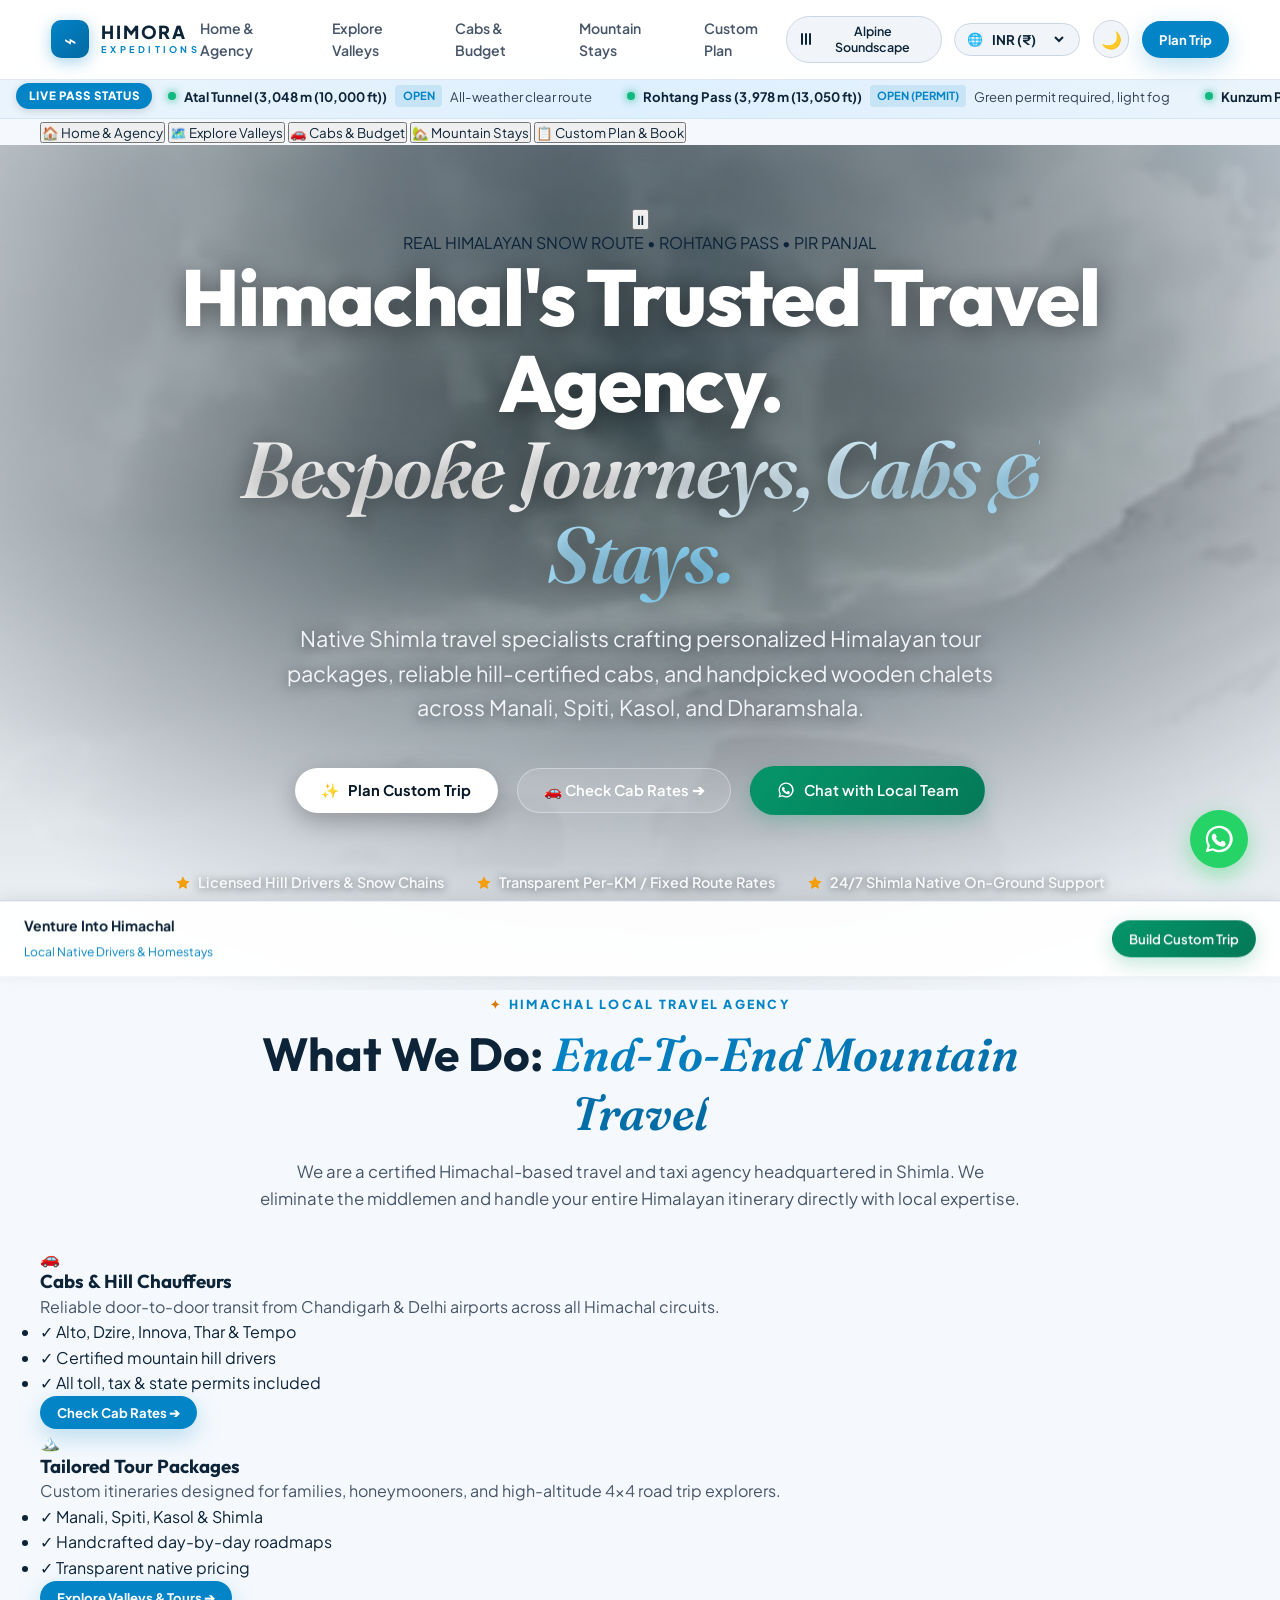
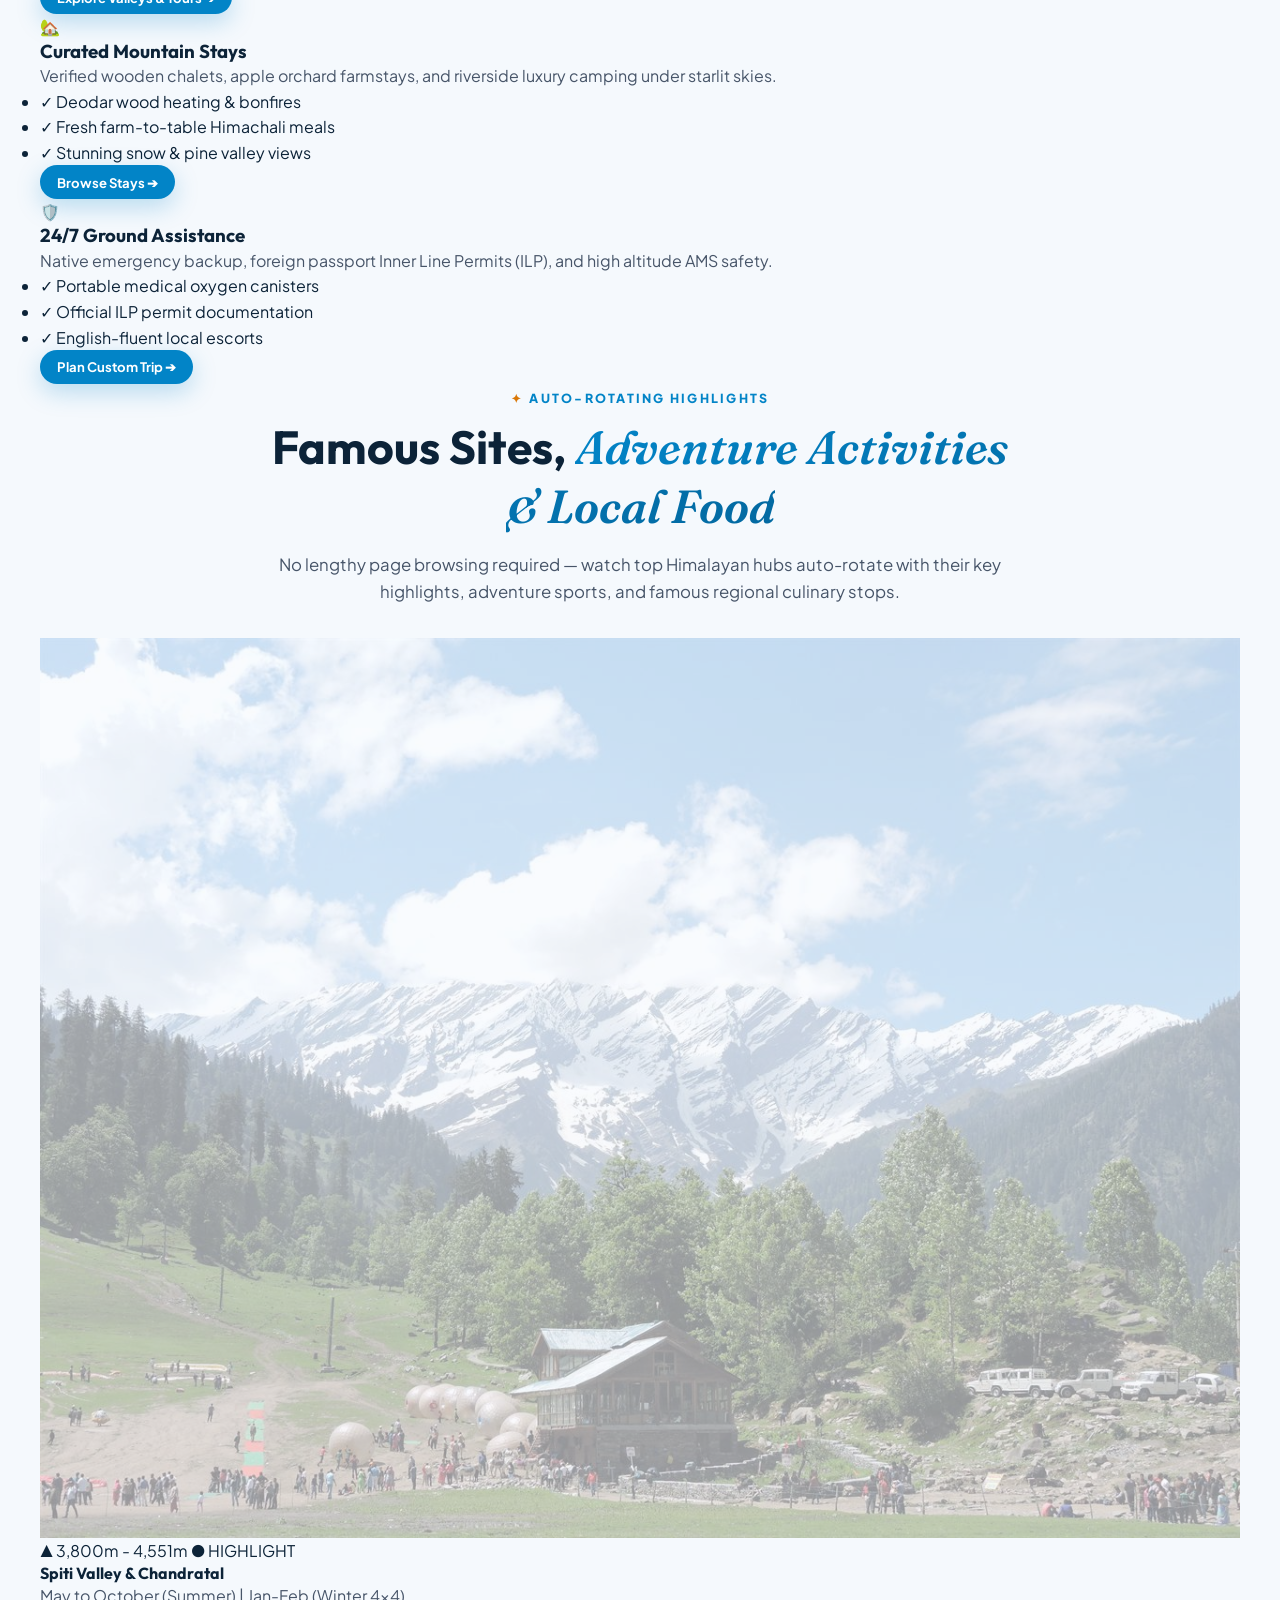
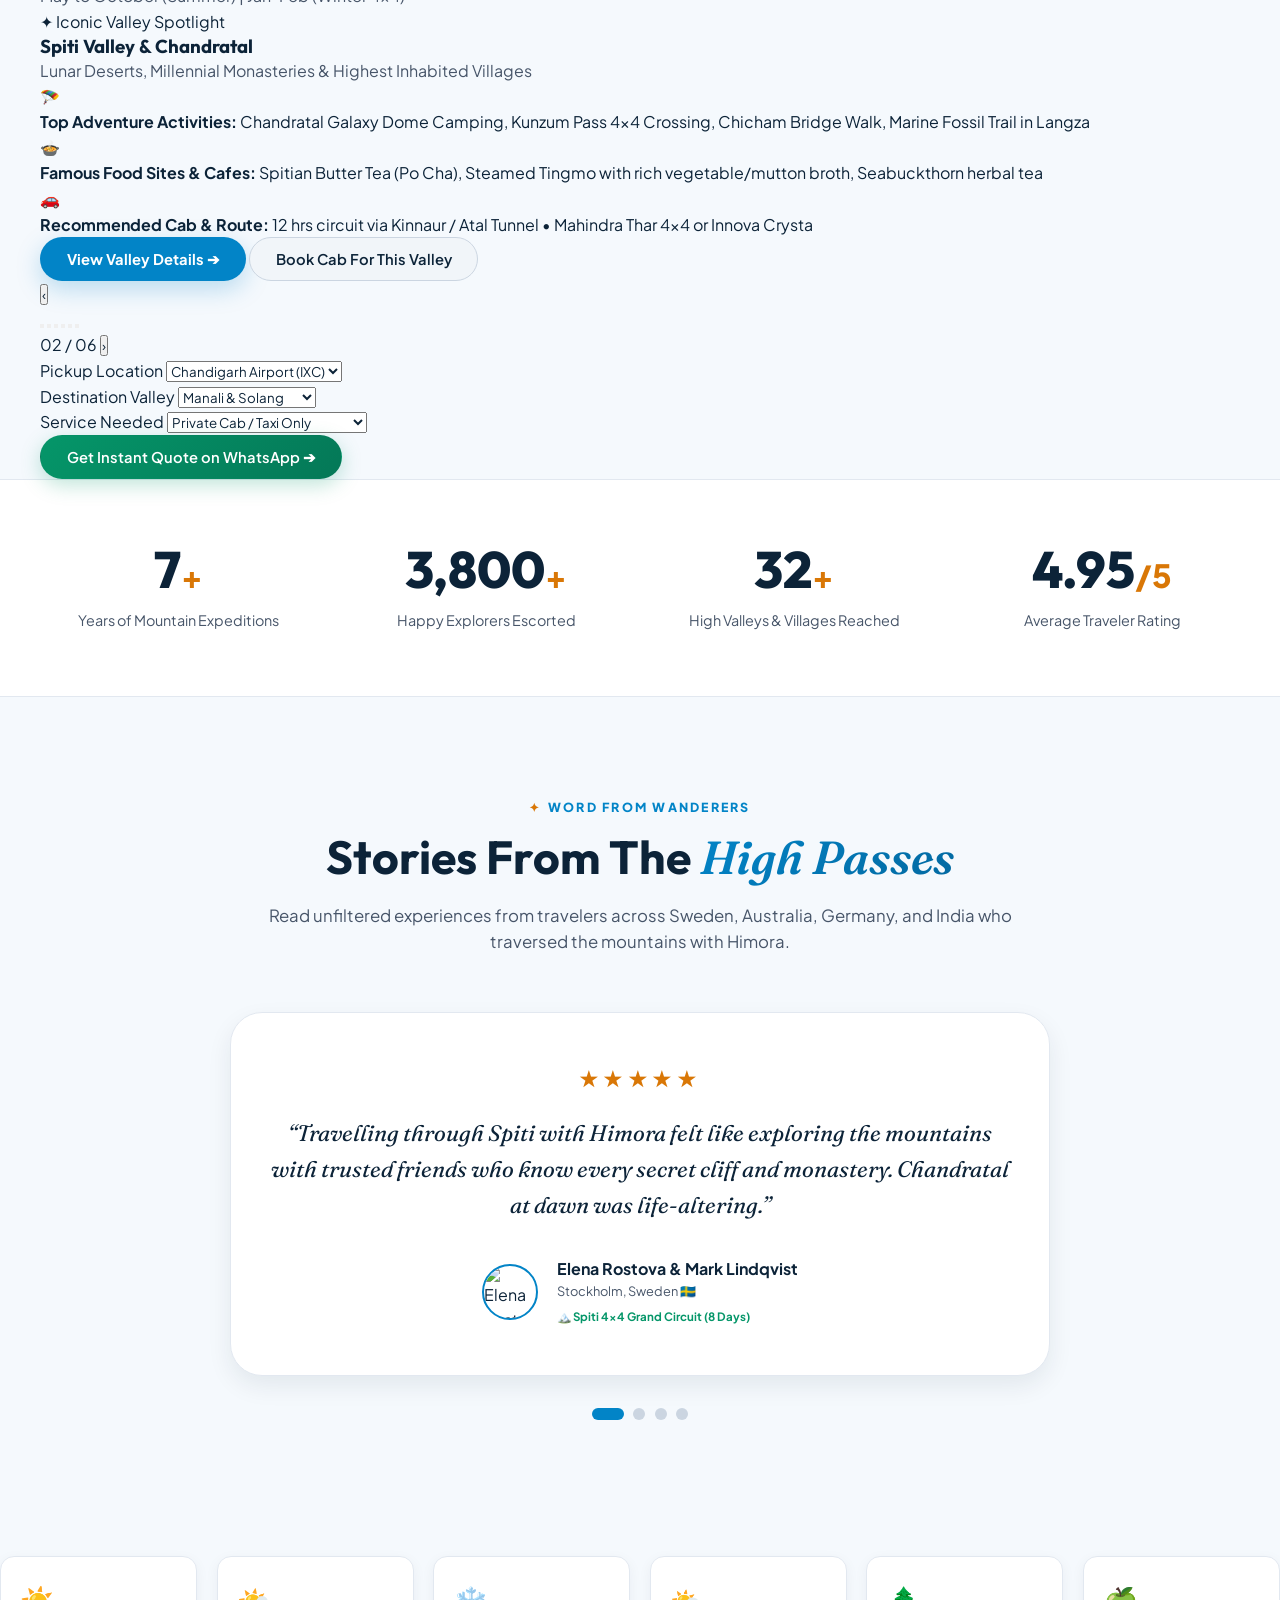
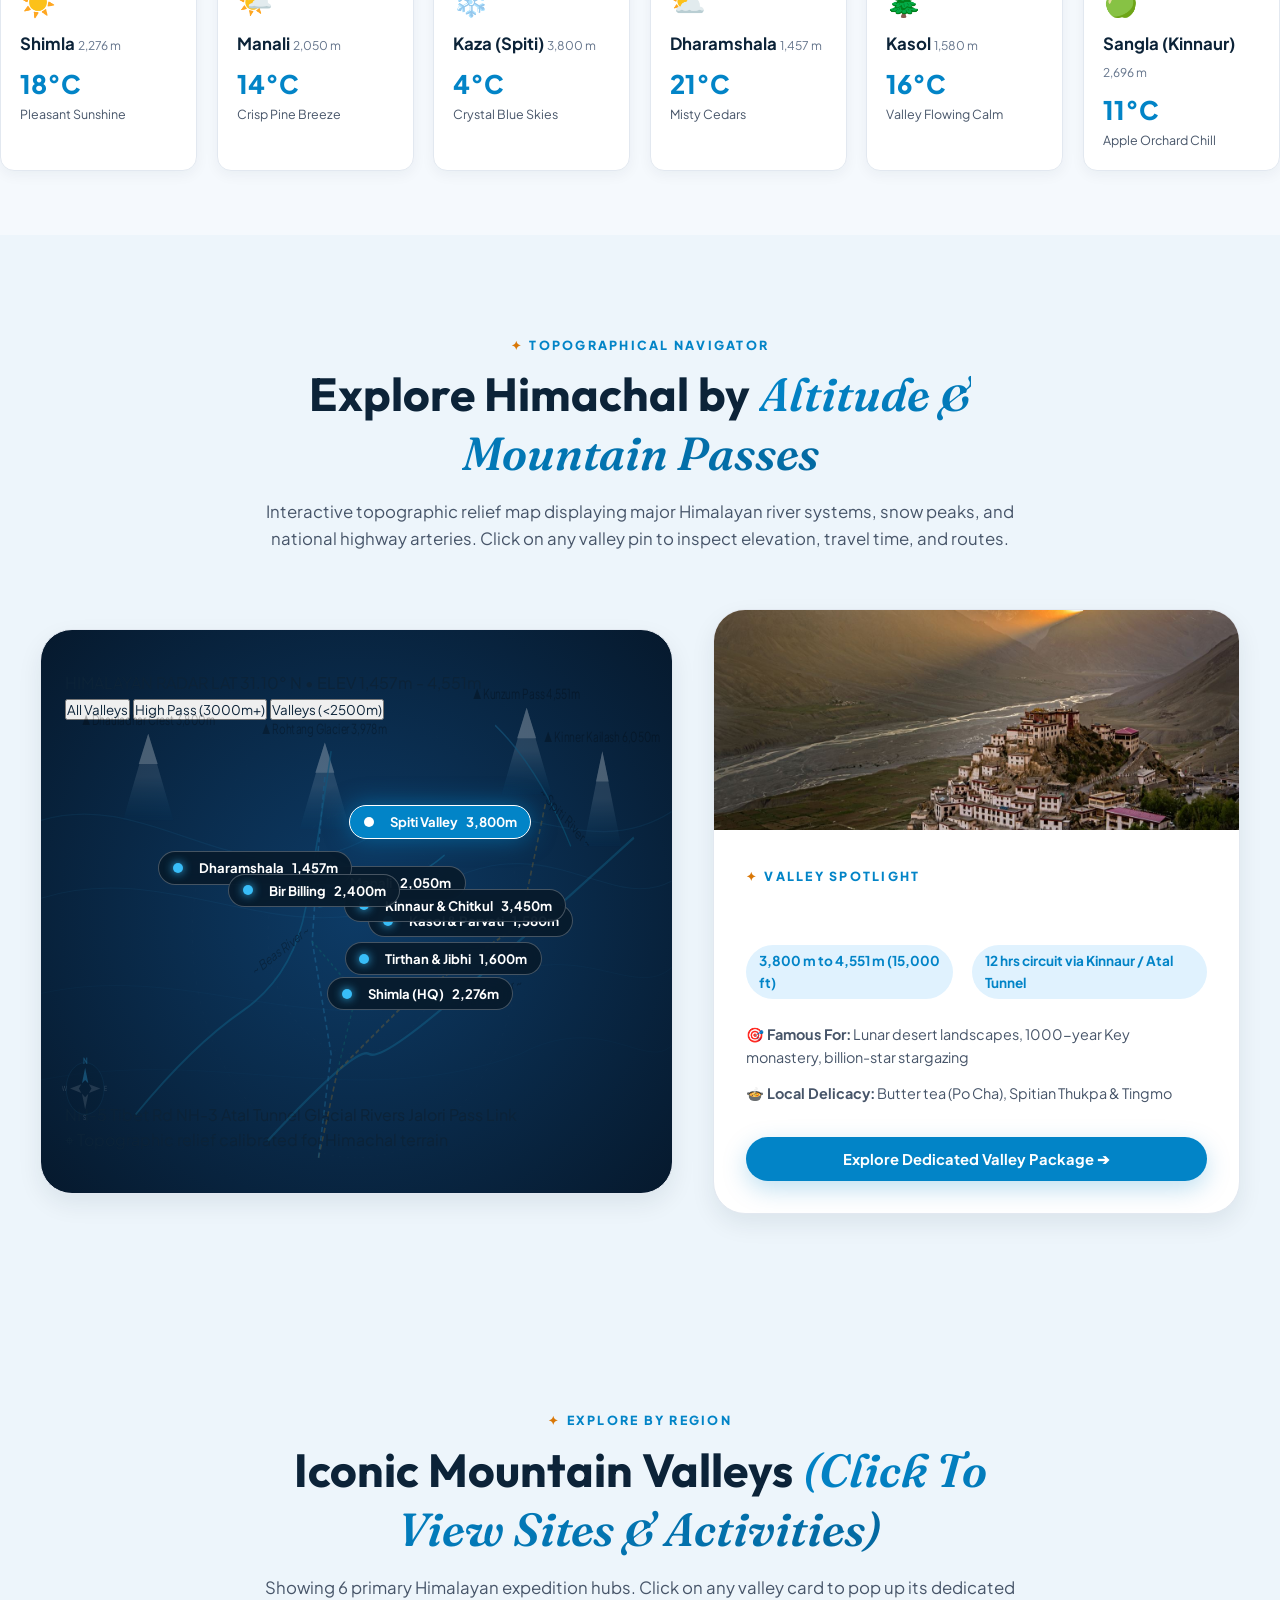
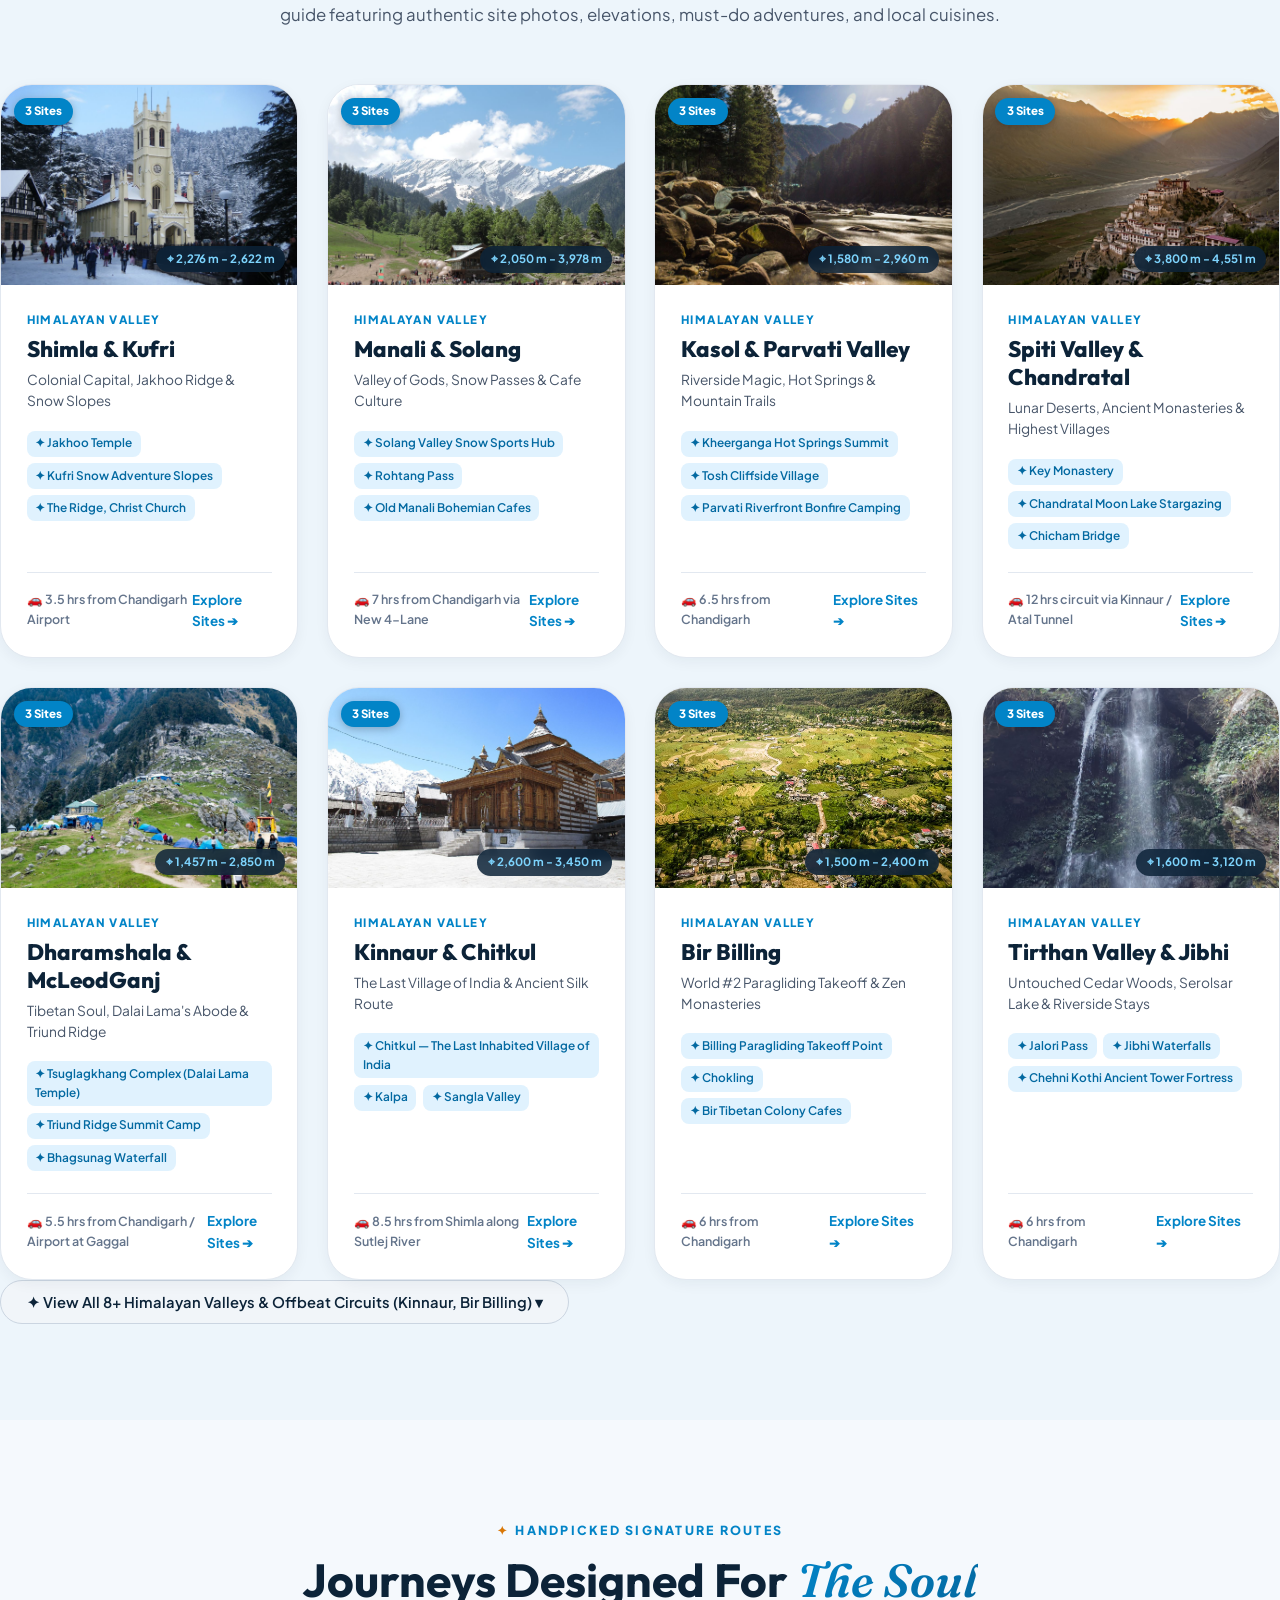
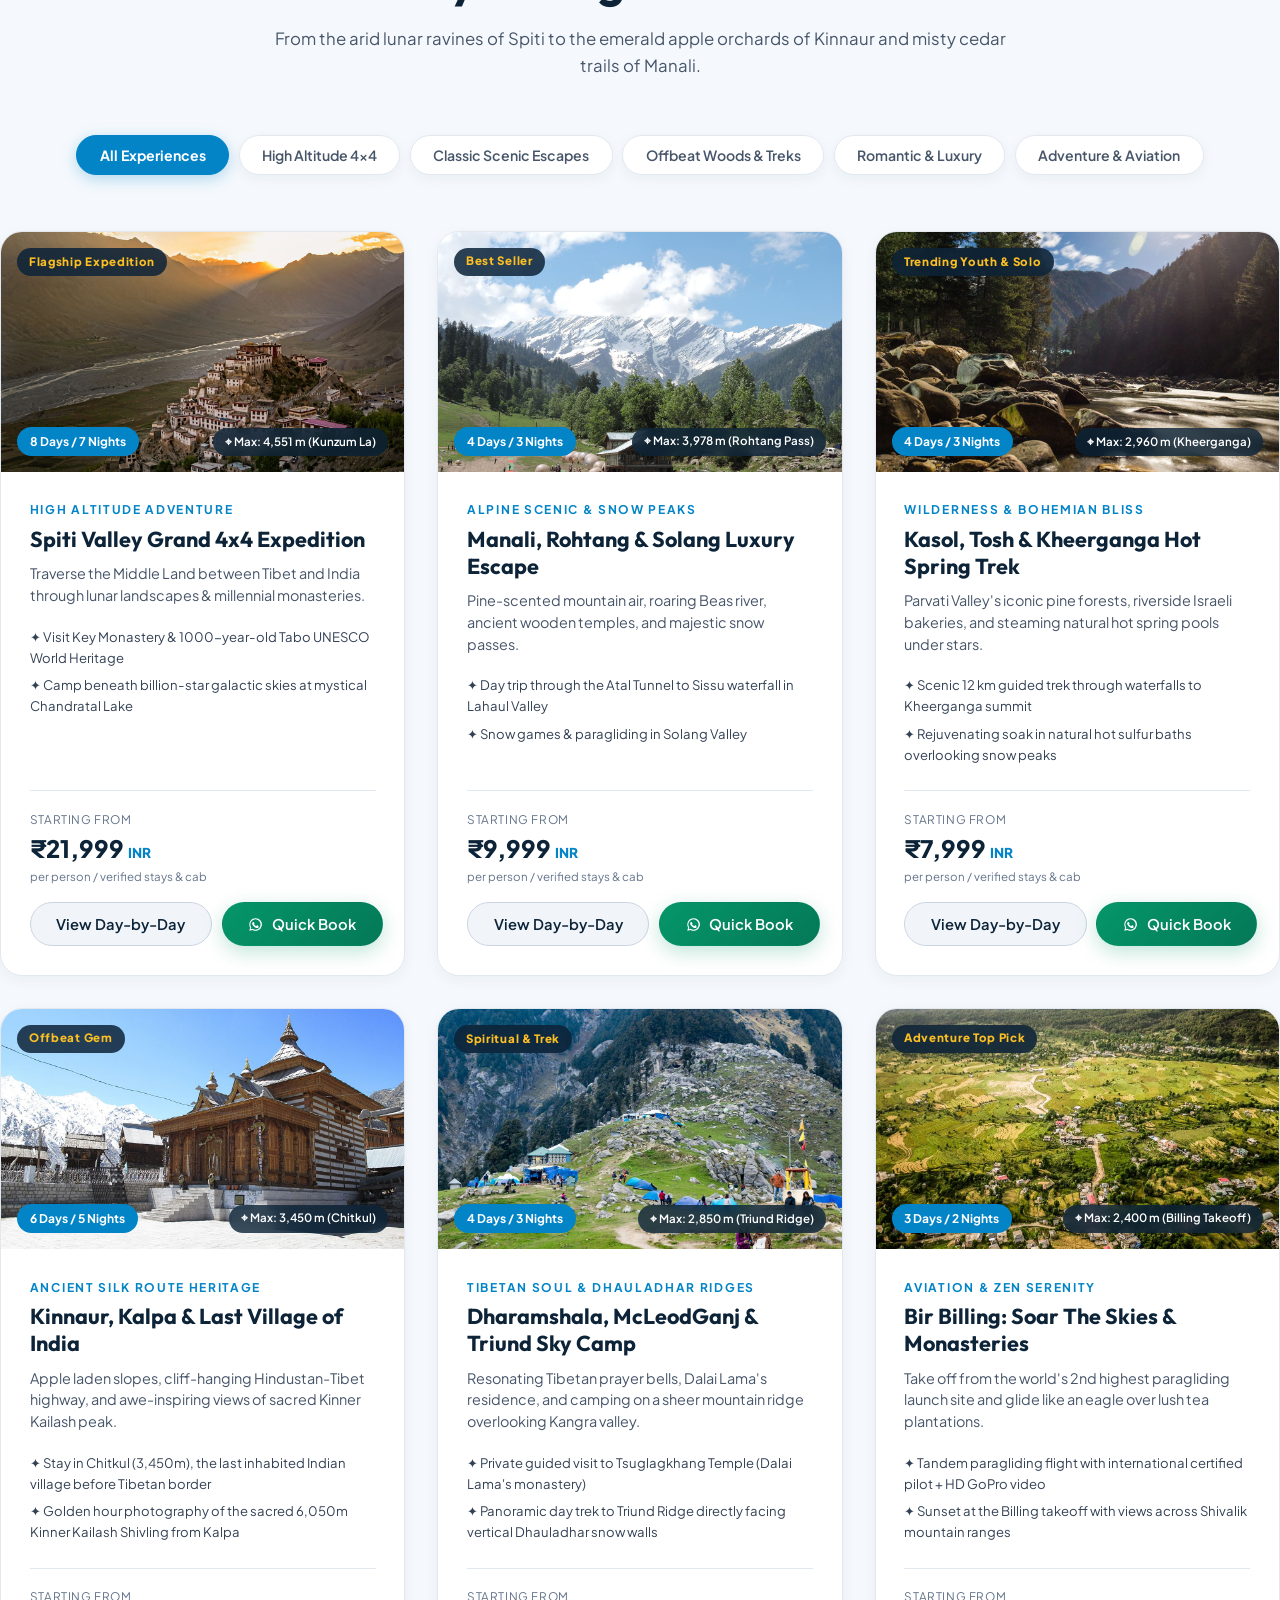
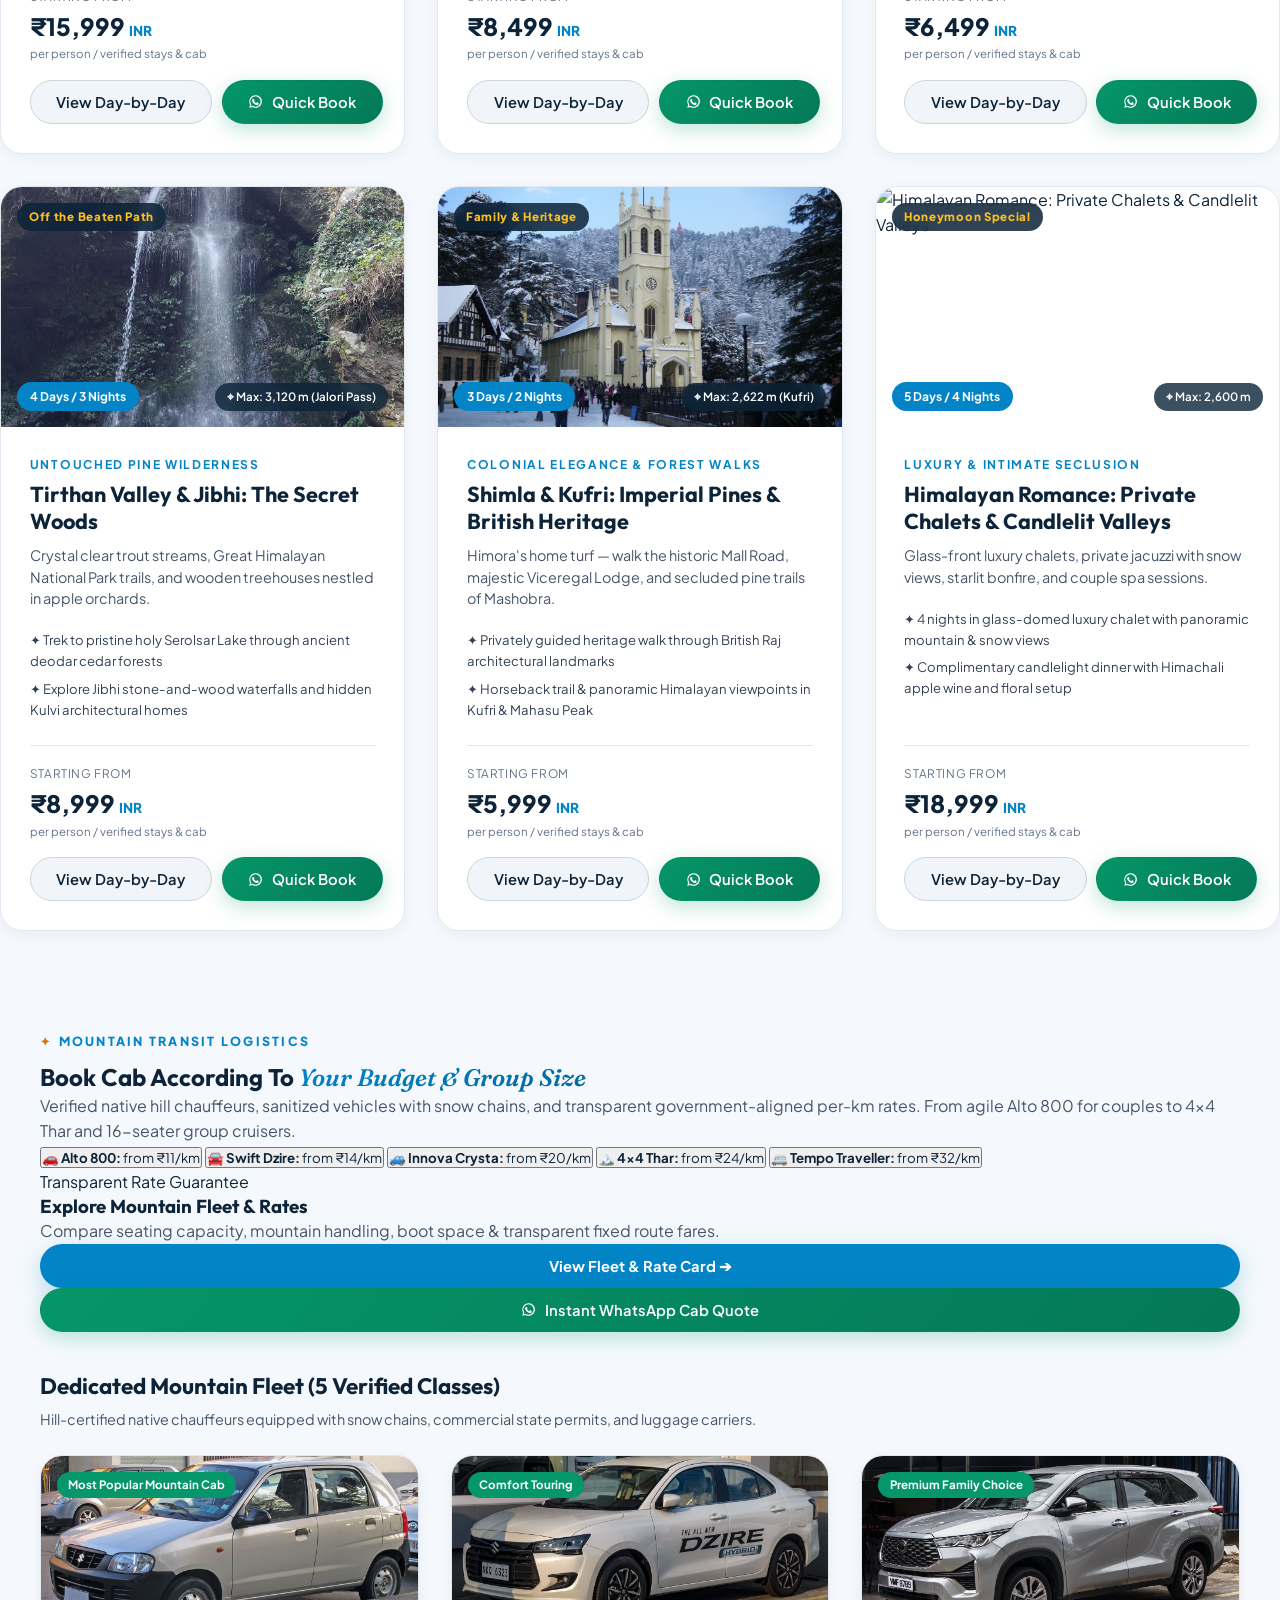
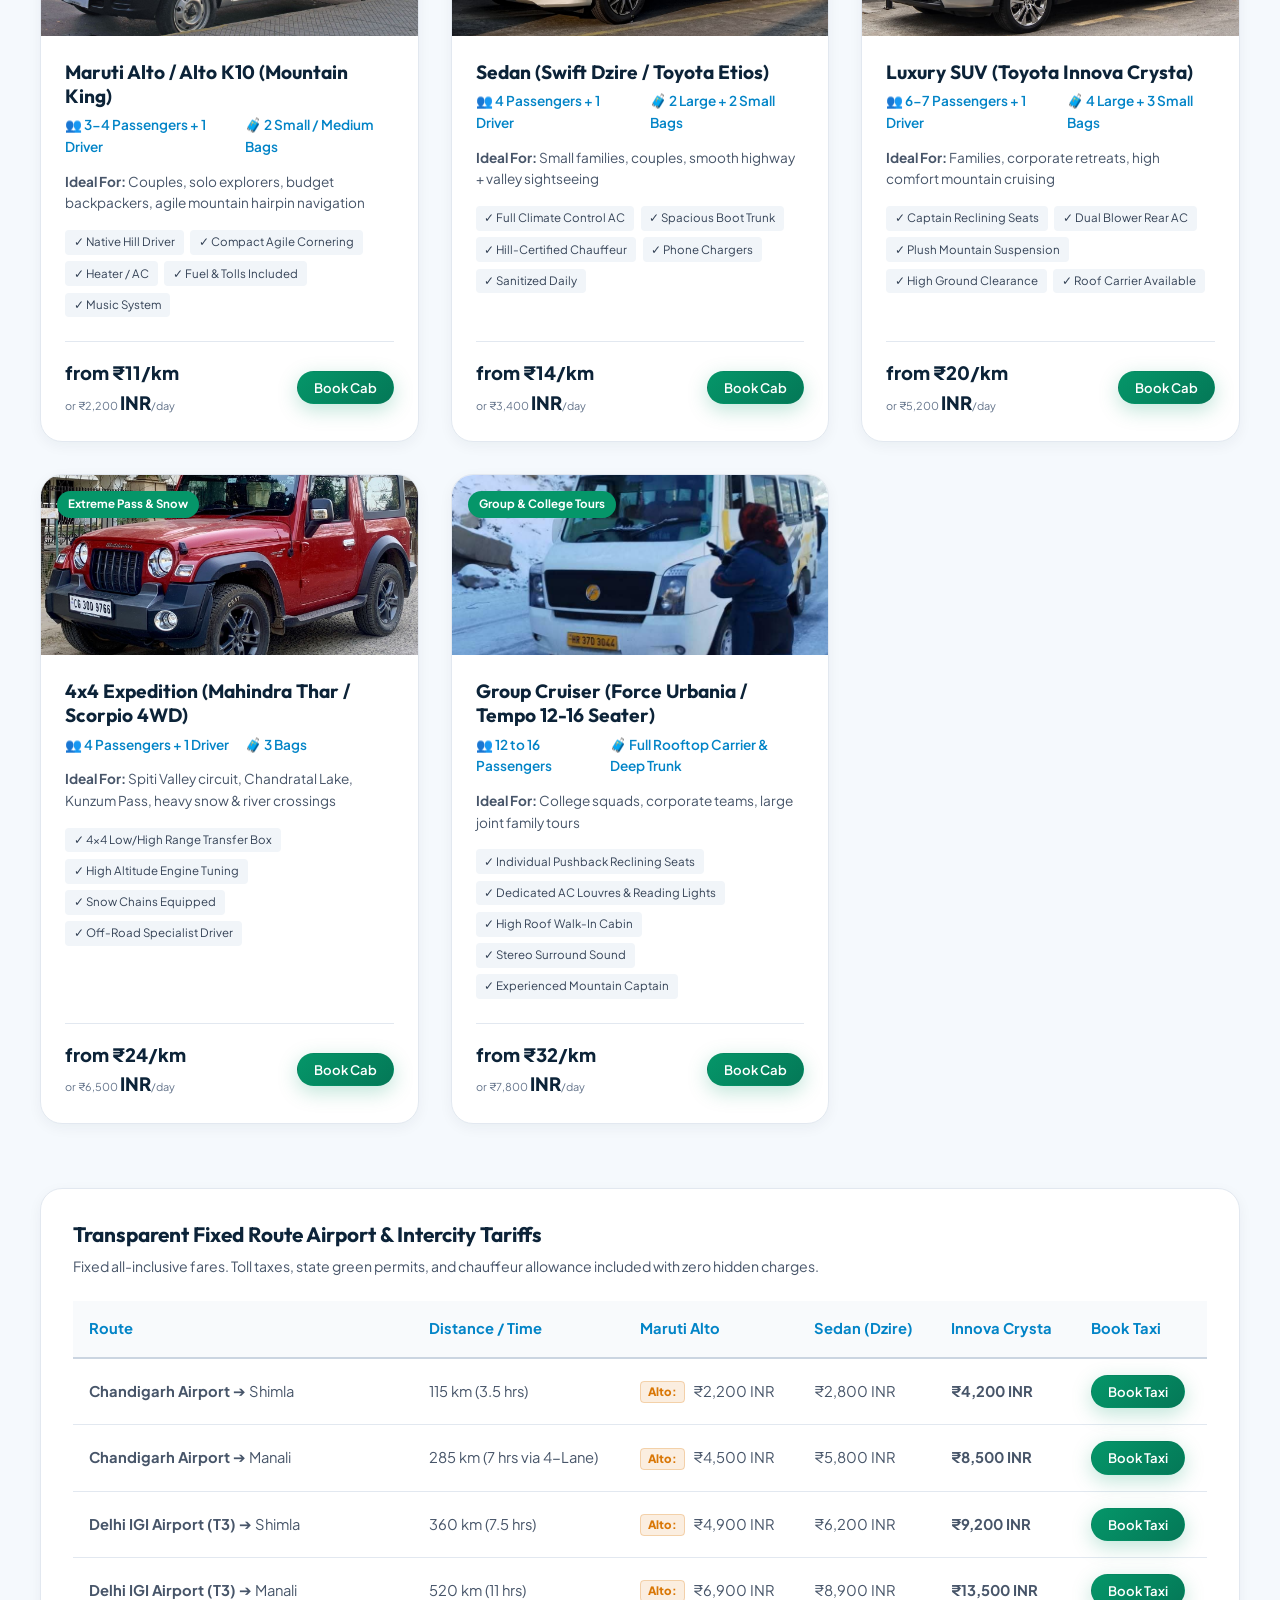
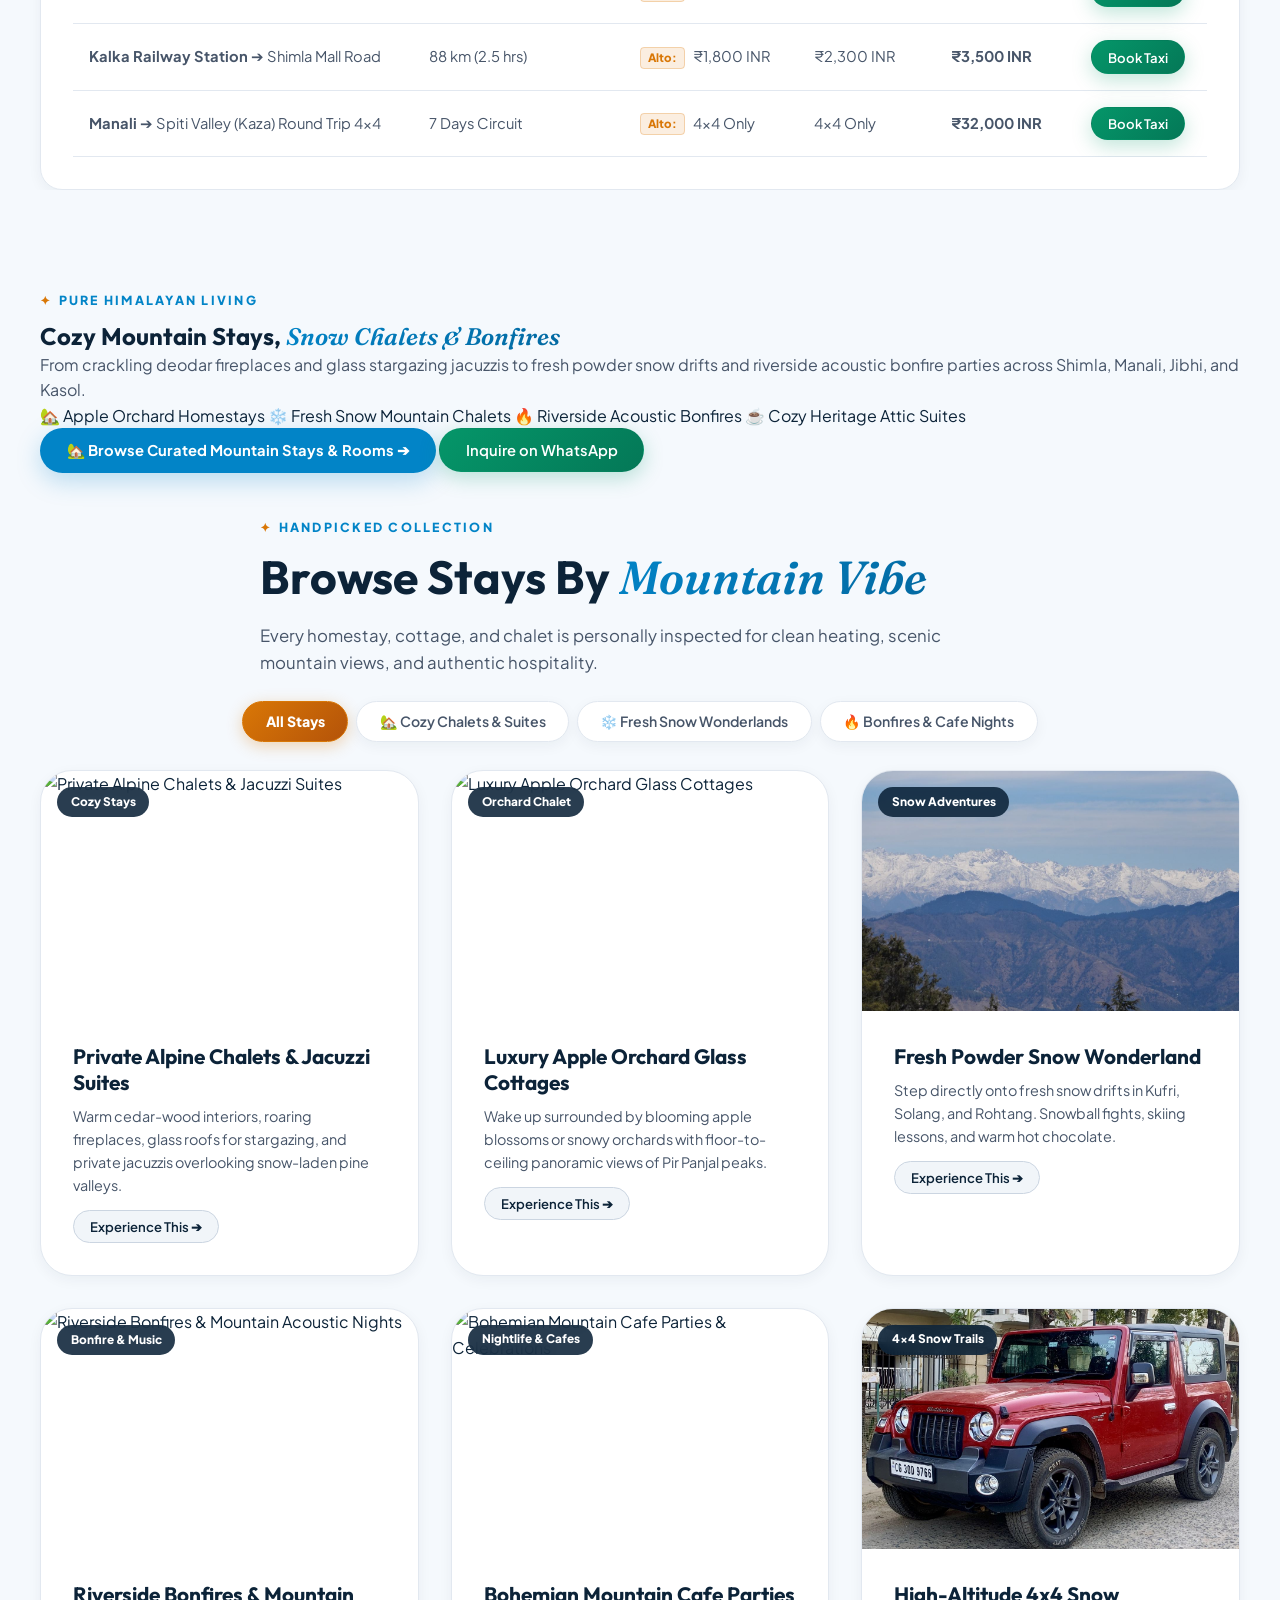
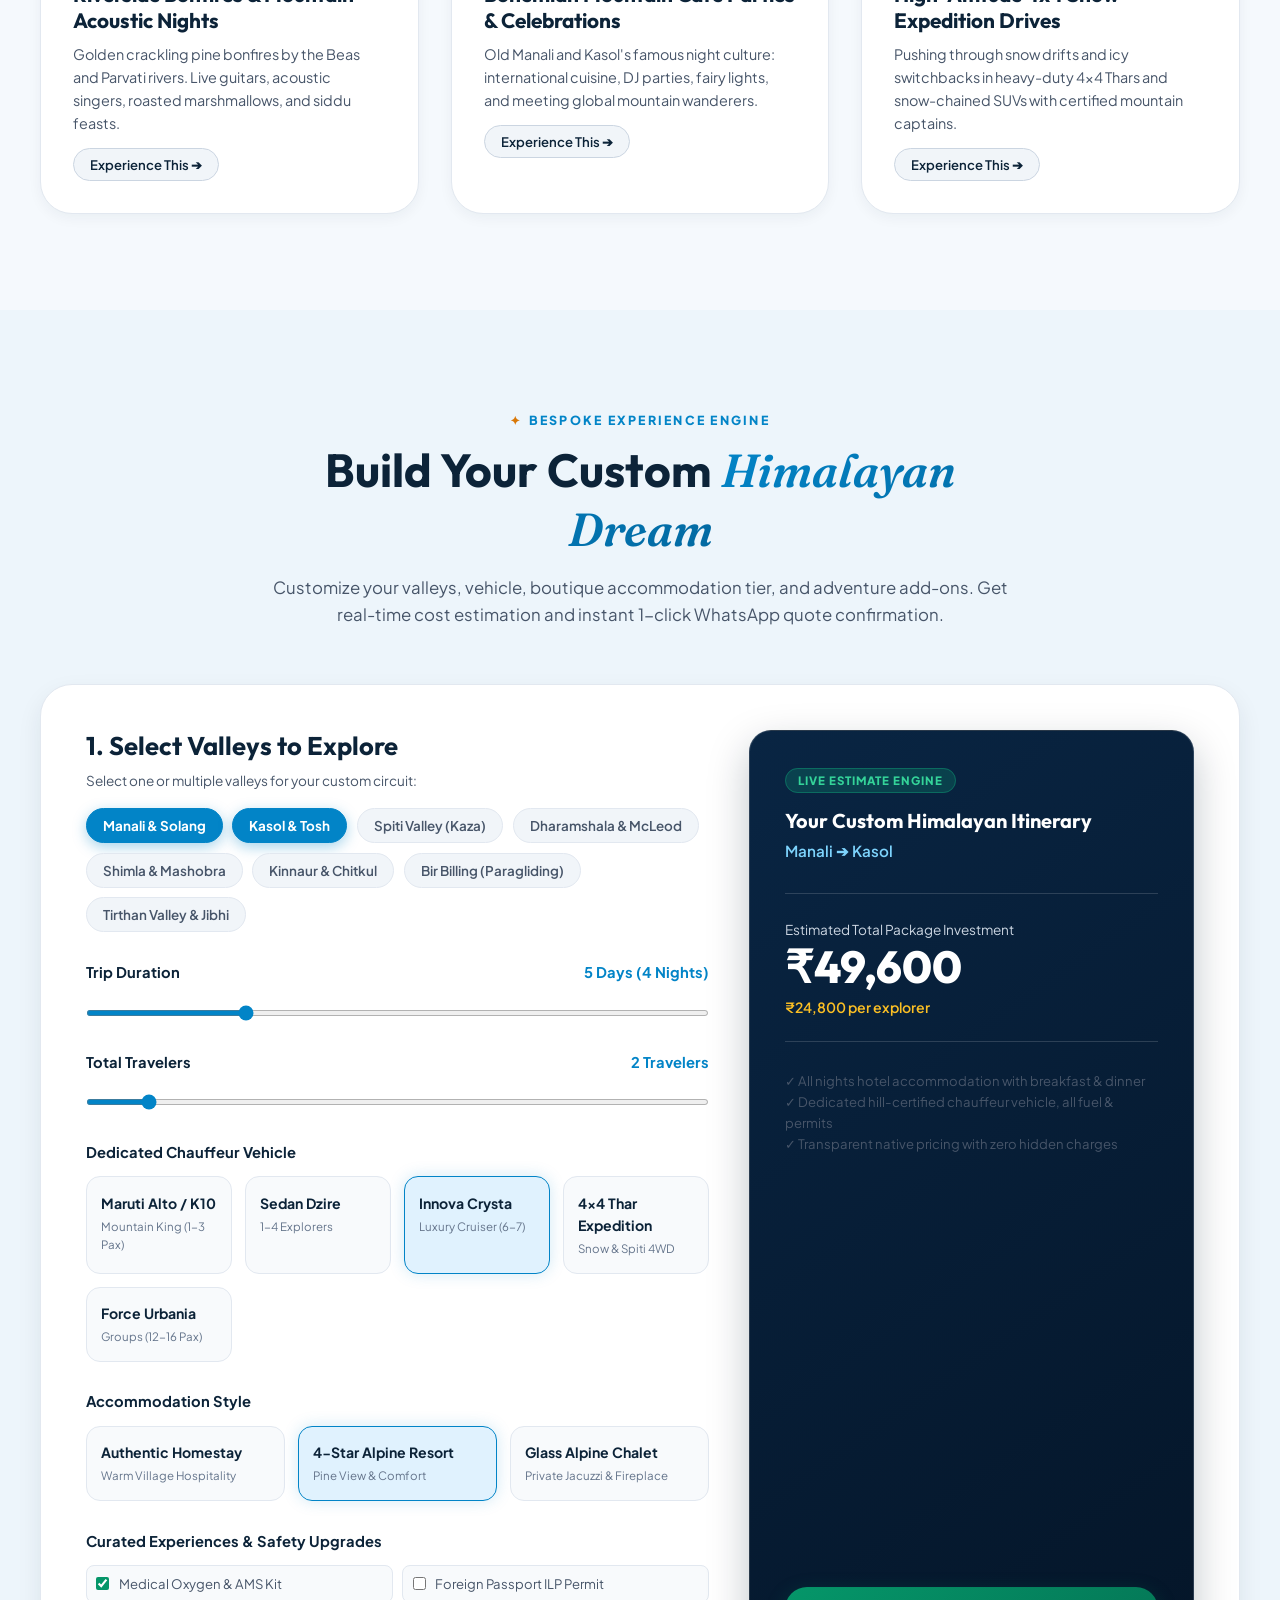
==== index.html @ 19c04827 "UX Architecture Overhaul: Clean short agency homepage, real Rohtang snow drive video, auto-changing " ====
<!DOCTYPE html>
<html lang="en">
<head>
  <meta charset="UTF-8">
  <meta name="viewport" content="width=device-width, initial-scale=1.0">
  <title>Himora Travels — Bespoke Himalayan Expeditions & Luxury Mountain Journeys</title>
  <meta name="description" content="Handcrafted Himalayan expeditions, private 4x4 chauffeur tours, boutique valley stays, and local expertise. Based in Shimla, Himachal Pradesh.">

  <!-- Preconnect to Google Fonts -->
  <link rel="preconnect" href="https://fonts.googleapis.com">
  <link rel="preconnect" href="https://fonts.gstatic.com" crossorigin>
  <link href="https://fonts.googleapis.com/css2?family=Fraunces:ital,opsz,wght@0,9..144,400;0,9..144,600;0,9..144,700;1,9..144,500;1,9..144,600&family=Outfit:wght@400;500;600;700;800&family=Plus+Jakarta+Sans:wght@400;500;600;700&display=swap" rel="stylesheet">

  <link rel="stylesheet" href="css/main.css">
</head>
<body>

  <!-- ===================================================================
       1. SITE HEADER & NAVIGATION
       =================================================================== -->
  <header class="site-header">
    <a href="#top" class="wordmark" aria-label="Himora Travels Home">
      <div class="wordmark-symbol">⌁</div>
      <div class="wordmark-text">
        <span class="wordmark-main">HIMORA</span>
        <span class="wordmark-sub">EXPEDITIONS</span>
      </div>
    </a>

    <nav class="main-nav" aria-label="Main Navigation">
      <a href="#" data-switch-tab="home">Home &amp; Agency</a>
      <a href="#" data-switch-tab="explore">Explore Valleys</a>
      <a href="#" data-switch-tab="cabs">Cabs &amp; Budget</a>
      <a href="#" data-switch-tab="stays">Mountain Stays</a>
      <a href="#" data-switch-tab="booking">Custom Plan</a>
    </nav>

    <div class="header-right">
      <!-- Ambient Mountain Soundscape Synthesizer -->
      <button class="soundscape-pill" id="soundscapeToggle" aria-pressed="false" title="Toggle realistic mountain wind & singing bowl">
        <span class="sound-waves">
          <span></span><span></span><span></span>
        </span>
        <span class="soundscape-label-text" id="soundscapeLabel">Alpine Soundscape</span>
      </button>

      <!-- Multi-currency Selector -->
      <div class="currency-select-wrap">
        <span>🌐</span>
        <select id="currencySelector" aria-label="Select Currency">
          <option value="INR">INR (₹)</option>
          <option value="USD">USD ($)</option>
          <option value="EUR">EUR (€)</option>
          <option value="GBP">GBP (£)</option>
          <option value="AUD">AUD (A$)</option>
        </select>
      </div>

      <!-- Theme Toggle (Light / Dark) -->
      <button class="theme-toggle-btn" id="themeToggleBtn" aria-label="Toggle Light or Dark Theme" title="Toggle Light/Dark Theme">
        <span id="themeToggleIcon">🌙</span>
      </button>

      <a href="#" data-switch-tab="booking" class="btn btn-solid btn-sm">Plan Trip</a>
    </div>
  </header>

  <!-- ===================================================================
       2. LIVE MOUNTAIN TELEMETRY TICKER
       =================================================================== -->
  <div class="telemetry-ticker-bar" aria-label="Live Mountain Pass Status">
    <div class="ticker-label">LIVE PASS STATUS</div>
    <div class="ticker-track" id="passStatusTicker">
      <!-- Injected via app.js -->
    </div>
  </div>

  <!-- ===================================================================
       2B. AGENCY APP TAB NAVIGATION BAR (CLEAN & NON-LENGTHY)
       =================================================================== -->
  <nav class="agency-tab-bar" id="agencyTabBar" aria-label="Agency Navigation Tabs">
    <div class="container agency-tab-inner">
      <button class="agency-tab-btn is-active" data-tab="tab-home" aria-selected="true">
        <span class="tab-icon">🏠</span>
        <span class="tab-text">Home &amp; Agency</span>
      </button>
      <button class="agency-tab-btn" data-tab="tab-explore" aria-selected="false">
        <span class="tab-icon">🗺️</span>
        <span class="tab-text">Explore Valleys</span>
      </button>
      <button class="agency-tab-btn" data-tab="tab-cabs" aria-selected="false">
        <span class="tab-icon">🚗</span>
        <span class="tab-text">Cabs &amp; Budget</span>
      </button>
      <button class="agency-tab-btn" data-tab="tab-stays" aria-selected="false">
        <span class="tab-icon">🏡</span>
        <span class="tab-text">Mountain Stays</span>
      </button>
      <button class="agency-tab-btn" data-tab="tab-booking" aria-selected="false">
        <span class="tab-icon">📋</span>
        <span class="tab-text">Custom Plan &amp; Book</span>
      </button>
    </div>
  </nav>

  <main id="top">

    <!-- ===================================================================
         PANEL 1: HOME & WHAT WE DO (CRISP, NON-LENGTHY, AUTO-SHOWCASE, VIDEO)
         =================================================================== -->
    <div class="agency-tab-panel is-active" id="tab-home">
      <!-- 1. HERO SECTION WITH REAL COPYRIGHT-FREE HIMALAYAN SNOW DRIVE VIDEO -->
      <section class="hero">
        <div class="hero-video-backdrop">
          <video id="heroVideo" class="hero-cinematic-video" autoplay muted loop playsinline preload="auto" poster="images/landmarks/rohtang.jpg">
            <source src="assets/video/himalaya_snow_drive.webm" type="video/webm">
          </video>
          <img src="images/landmarks/rohtang.jpg" alt="Rohtang Pass High Himalayas" class="hero-cinematic-bg hero-video-fallback" fetchpriority="high" decoding="async">
        </div>
        <div class="hero-gradient-overlay"></div>
        <button class="hero-video-toggle" id="heroVideoToggle" aria-label="Pause/Play Video" title="Pause/Play Himalayan Snow Drive Video">⏸</button>

        <div class="hero-content">
          <div class="hero-video-badge">
            <span class="pulse-dot"></span> REAL HIMALAYAN SNOW ROUTE • ROHTANG PASS • PIR PANJAL
          </div>

          <h1>
            Himachal's Trusted Travel Agency.<br>
            <strong>Bespoke Journeys, Cabs &amp; Stays.</strong>
          </h1>

          <p class="hero-subtitle">
            Native Shimla travel specialists crafting personalized Himalayan tour packages, reliable hill-certified cabs, and handpicked wooden chalets across Manali, Spiti, Kasol, and Dharamshala.
          </p>

          <div class="hero-cta-group">
            <button class="btn btn-solid" data-switch-tab="booking">
              <span>✨</span> Plan Custom Trip
            </button>
            <button class="btn btn-outline" data-switch-tab="cabs">
              🚗 Check Cab Rates ➔
            </button>
            <a href="#" class="btn btn-emerald js-whatsapp-direct" data-msg="Hello Himora Travels! I would like to consult with a mountain specialist.">
              <svg width="18" height="18" viewBox="0 0 24 24" fill="currentColor"><path d="M12 2a10 10 0 0 0-8.6 15L2 22l5.2-1.4A10 10 0 1 0 12 2zm0 18.2a8.2 8.2 0 0 1-4.2-1.1l-.3-.2-3.1.8.8-3-.2-.3A8.2 8.2 0 1 1 12 20.2zm4.5-6.1c-.2-.1-1.5-.7-1.7-.8-.2-.1-.4-.1-.6.1-.2.2-.7.8-.8 1-.1.2-.3.2-.5.1-1.4-.7-2.3-1.2-3.2-2.8-.2-.4.2-.4.6-1.2.1-.1 0-.3 0-.4L9.3 8.4c-.2-.4-.4-.4-.6-.4h-.5c-.2 0-.5.1-.7.3-.2.2-.9.9-.9 2.2s.9 2.6 1.1 2.8c.1.2 1.8 2.8 4.5 3.8 2.1.8 2.5.6 3 .6.5 0 1.5-.6 1.7-1.2.2-.6.2-1.1.1-1.2-.1-.1-.3-.2-.5-.3z"/></svg>
              Chat with Local Team
            </a>
          </div>

          <div class="hero-highlights-strip">
            <span><svg width="16" height="16" viewBox="0 0 24 24" fill="currentColor"><path d="M12 2l3.09 6.26L22 9.27l-5 4.87 1.18 6.88L12 17.77l-6.18 3.25L7 14.14 2 9.27l6.91-1.01L12 2z"/></svg> Licensed Hill Drivers &amp; Snow Chains</span>
            <span><svg width="16" height="16" viewBox="0 0 24 24" fill="currentColor"><path d="M12 2l3.09 6.26L22 9.27l-5 4.87 1.18 6.88L12 17.77l-6.18 3.25L7 14.14 2 9.27l6.91-1.01L12 2z"/></svg> Transparent Per-KM / Fixed Route Rates</span>
            <span><svg width="16" height="16" viewBox="0 0 24 24" fill="currentColor"><path d="M12 2l3.09 6.26L22 9.27l-5 4.87 1.18 6.88L12 17.77l-6.18 3.25L7 14.14 2 9.27l6.91-1.01L12 2z"/></svg> 24/7 Shimla Native On-Ground Support</span>
          </div>
        </div>
      </section>

      <!-- 2. WHAT WE DO — TRAVEL AGENCY SERVICES -->
      <section class="agency-services-section">
        <div class="container">
          <div class="section-head" style="margin-bottom:2rem;">
            <span class="section-tag">Himachal Local Travel Agency</span>
            <h2>What We Do: <strong>End-To-End Mountain Travel</strong></h2>
            <p>We are a certified Himachal-based travel and taxi agency headquartered in Shimla. We eliminate the middlemen and handle your entire Himalayan itinerary directly with local expertise.</p>
          </div>

          <div class="agency-services-grid">
            <div class="agency-service-card">
              <div class="agency-service-icon">🚗</div>
              <h3>Cabs &amp; Hill Chauffeurs</h3>
              <p>Reliable door-to-door transit from Chandigarh &amp; Delhi airports across all Himachal circuits.</p>
              <ul class="agency-service-features">
                <li><span>✓</span> Alto, Dzire, Innova, Thar &amp; Tempo</li>
                <li><span>✓</span> Certified mountain hill drivers</li>
                <li><span>✓</span> All toll, tax &amp; state permits included</li>
              </ul>
              <button class="btn btn-solid btn-sm" data-switch-tab="cabs">Check Cab Rates ➔</button>
            </div>

            <div class="agency-service-card">
              <div class="agency-service-icon">🏔️</div>
              <h3>Tailored Tour Packages</h3>
              <p>Custom itineraries designed for families, honeymooners, and high-altitude 4x4 road trip explorers.</p>
              <ul class="agency-service-features">
                <li><span>✓</span> Manali, Spiti, Kasol &amp; Shimla</li>
                <li><span>✓</span> Handcrafted day-by-day roadmaps</li>
                <li><span>✓</span> Transparent native pricing</li>
              </ul>
              <button class="btn btn-solid btn-sm" data-switch-tab="explore">Explore Valleys &amp; Tours ➔</button>
            </div>

            <div class="agency-service-card">
              <div class="agency-service-icon">🏡</div>
              <h3>Curated Mountain Stays</h3>
              <p>Verified wooden chalets, apple orchard farmstays, and riverside luxury camping under starlit skies.</p>
              <ul class="agency-service-features">
                <li><span>✓</span> Deodar wood heating &amp; bonfires</li>
                <li><span>✓</span> Fresh farm-to-table Himachali meals</li>
                <li><span>✓</span> Stunning snow &amp; pine valley views</li>
              </ul>
              <button class="btn btn-solid btn-sm" data-switch-tab="stays">Browse Stays ➔</button>
            </div>

            <div class="agency-service-card">
              <div class="agency-service-icon">🛡️</div>
              <h3>24/7 Ground Assistance</h3>
              <p>Native emergency backup, foreign passport Inner Line Permits (ILP), and high altitude AMS safety.</p>
              <ul class="agency-service-features">
                <li><span>✓</span> Portable medical oxygen canisters</li>
                <li><span>✓</span> Official ILP permit documentation</li>
                <li><span>✓</span> English-fluent local escorts</li>
              </ul>
              <button class="btn btn-solid btn-sm" data-switch-tab="booking">Plan Custom Trip ➔</button>
            </div>
          </div>
        </div>
      </section>

      <!-- 3. AUTO-CHANGING LOCATION SHOWCASE (ADVENTURES & FAMOUS FOOD SITES) -->
      <section class="agency-showcase-section" id="agencyShowcaseContainer">
        <div class="container">
          <div class="section-head" style="margin-bottom:2rem;">
            <span class="section-tag">Auto-Rotating Highlights</span>
            <h2>Famous Sites, <strong>Adventure Activities &amp; Local Food</strong></h2>
            <p>No lengthy page browsing required — watch top Himalayan hubs auto-rotate with their key highlights, adventure sports, and famous regional culinary stops.</p>
          </div>

          <div class="agency-showcase-card">
            <!-- Animated Progress Bar -->
            <div class="showcase-progress-wrap">
              <div class="showcase-progress-bar" id="showcaseProgressBar"></div>
            </div>

            <div class="showcase-layout">
              <!-- Media Side -->
              <div class="showcase-media">
                <img id="showcaseImg" src="images/landmarks/solang.jpg" alt="Manali & Solang" class="showcase-img" loading="lazy" decoding="async">
                <div class="showcase-media-overlay"></div>
                
                <div class="showcase-floating-badges">
                  <span class="showcase-alt-badge" id="showcaseAlt">▲ 2,050m - 3,978m</span>
                  <span class="showcase-live-tag">● HIGHLIGHT</span>
                </div>

                <div class="showcase-media-caption">
                  <h4 id="showcaseCapTitle">Manali &amp; Solang Valley</h4>
                  <p id="showcaseCapSub">Year-Round (Dec-Feb for Heavy Snow)</p>
                </div>
              </div>

              <!-- Content Side -->
              <div class="showcase-body">
                <div>
                  <div class="showcase-eyebrow">✦ Iconic Valley Spotlight</div>
                  <h3 id="showcaseTitle">Manali &amp; Solang Valley</h3>
                  <p class="showcase-tagline" id="showcaseTagline">High Snow Glaciers, Rohtang Pass &amp; Bohemian Riverside Cafes</p>

                  <div class="showcase-features-stack">
                    <div class="showcase-feature-item">
                      <div class="showcase-feat-icon">🪂</div>
                      <div class="showcase-feat-text">
                        <strong>Top Adventure Activities:</strong>
                        <span id="showcaseAdvText">Snow Skiing at Solang, Rohtang Snowmobiling, Tandem Paragliding, Beas River Rafting, ATV Quad Biking</span>
                      </div>
                    </div>

                    <div class="showcase-feature-item">
                      <div class="showcase-feat-icon">🍲</div>
                      <div class="showcase-feat-text">
                        <strong>Famous Food Sites &amp; Cafes:</strong>
                        <span id="showcaseFoodText">Authentic Himachali Siddu with hot pure ghee, Wood-smoked Beas river trout, Bohemian cafes in Old Manali</span>
                      </div>
                    </div>

                    <div class="showcase-feature-item">
                      <div class="showcase-feat-icon">🚗</div>
                      <div class="showcase-feat-text">
                        <strong>Recommended Cab &amp; Route:</strong>
                        <span id="showcaseDriveText">7 hrs from Chandigarh via NH-3 Expressway • Swift Dzire or Innova Crysta</span>
                      </div>
                    </div>
                  </div>
                </div>

                <div>
                  <div class="showcase-actions">
                    <button class="btn btn-solid" id="showcaseDetailsBtn">
                      View Valley Details ➔
                    </button>
                    <button class="btn btn-outline" id="showcaseBookCabBtn">
                      Book Cab For This Valley
                    </button>
                  </div>

                  <div class="showcase-controls-bar">
                    <button class="showcase-nav-btn" id="showcasePrevBtn" aria-label="Previous Slide">‹</button>
                    <div class="showcase-dots">
                      <button class="showcase-dot is-active" onclick="selectShowcaseSlide(0)" aria-label="Slide 1"></button>
                      <button class="showcase-dot" onclick="selectShowcaseSlide(1)" aria-label="Slide 2"></button>
                      <button class="showcase-dot" onclick="selectShowcaseSlide(2)" aria-label="Slide 3"></button>
                      <button class="showcase-dot" onclick="selectShowcaseSlide(3)" aria-label="Slide 4"></button>
                      <button class="showcase-dot" onclick="selectShowcaseSlide(4)" aria-label="Slide 5"></button>
                      <button class="showcase-dot" onclick="selectShowcaseSlide(5)" aria-label="Slide 6"></button>
                    </div>
                    <span class="showcase-counter" id="showcaseCounter">01 / 06</span>
                    <button class="showcase-nav-btn" id="showcaseNextBtn" aria-label="Next Slide">›</button>
                  </div>
                </div>

              </div>
            </div>
          </div>

          <!-- Quick Route Booking Strip -->
          <div class="agency-booking-strip">
            <div class="agency-strip-grid">
              <div class="strip-field">
                <label>Pickup Location</label>
                <select id="stripPickup">
                  <option value="Chandigarh Airport / Station">Chandigarh Airport (IXC)</option>
                  <option value="Delhi IGI Airport (T3)">Delhi Airport (DEL T3)</option>
                  <option value="Shimla Mall Road">Shimla (Himora HQ)</option>
                  <option value="Bhuntar Airport (Kullu/Manali)">Bhuntar Airport (KUU)</option>
                </select>
              </div>
              <div class="strip-field">
                <label>Destination Valley</label>
                <select id="stripDest">
                  <option value="Manali & Solang Valley">Manali &amp; Solang</option>
                  <option value="Spiti Valley & Chandratal">Spiti Valley (Kaza)</option>
                  <option value="Kasol & Parvati Valley">Kasol &amp; Tosh</option>
                  <option value="Shimla & Kufri">Shimla &amp; Kufri</option>
                  <option value="Dharamshala & Bir Billing">Dharamshala &amp; Bir</option>
                  <option value="Tirthan Valley & Jibhi">Tirthan &amp; Jibhi</option>
                </select>
              </div>
              <div class="strip-field">
                <label>Service Needed</label>
                <select id="stripService">
                  <option value="Dedicated Cab / Taxi Only">Private Cab / Taxi Only</option>
                  <option value="All-Inclusive Tour Package">All-Inclusive Tour Package</option>
                  <option value="Homestay & Chalet Booking">Homestay &amp; Chalet Booking</option>
                </select>
              </div>
              <button class="btn btn-emerald" id="stripSubmitBtn" style="height:44px;">
                Get Instant Quote on WhatsApp ➔
              </button>
            </div>
          </div>

        </div>
      </section>

      <!-- 4. STATS STRIP -->
<section class="stats-strip">
      <div class="container stats-grid">
        <div class="stat-item">
          <span class="stat-number" data-target="7">0</span><span class="stat-suffix">+</span>
          <span class="stat-label">Years of Mountain Expeditions</span>
        </div>
        <div class="stat-item">
          <span class="stat-number" data-target="3800">0</span><span class="stat-suffix">+</span>
          <span class="stat-label">Happy Explorers Escorted</span>
        </div>
        <div class="stat-item">
          <span class="stat-number" data-target="32">0</span><span class="stat-suffix">+</span>
          <span class="stat-label">High Valleys & Villages Reached</span>
        </div>
        <div class="stat-item">
          <span class="stat-number" data-target="4.95">0</span><span class="stat-suffix">/5</span>
          <span class="stat-label">Average Traveler Rating</span>
        </div>
      </div>
    </section>

      <!-- 5. TESTIMONIALS -->
<section class="testimonials-section container" id="reviews">
      <div class="section-head">
        <span class="section-tag">Word from Wanderers</span>
        <h2>Stories From The <strong>High Passes</strong></h2>
        <p>Read unfiltered experiences from travelers across Sweden, Australia, Germany, and India who traversed the mountains with Himora.</p>
      </div>

      <div class="testi-stage" id="testiCardsContainer">
        <!-- Rendered via app.js -->
      </div>
      <div class="testi-dots" id="testiDotsContainer"></div>
    </section>
    </div>


    <!-- ===================================================================
         PANEL 2: EXPLORE VALLEYS (MAP, SITES, & SIGNATURE JOURNEYS)
         =================================================================== -->
    <div class="agency-tab-panel" id="tab-explore">
<section class="weather-telemetry-section container">
      <div class="weather-grid" id="weatherGrid">
        <!-- Rendered via app.js -->
      </div>
    </section>
<section class="map-visualizer-section" id="valley-map">
      <div class="container">
        <div class="section-head">
          <span class="section-tag">Topographical Navigator</span>
          <h2>Explore Himachal by <strong>Altitude & Mountain Passes</strong></h2>
          <p>Interactive topographic relief map displaying major Himalayan river systems, snow peaks, and national highway arteries. Click on any valley pin to inspect elevation, travel time, and routes.</p>
        </div>

        <div class="map-visualizer-layout">
          <!-- Left: Mountain Map with Interactive Topography & Pins -->
          <div class="map-viewport">
            <!-- Map Top Bar Controls -->
            <div class="map-top-bar">
              <div class="map-badge-group">
                <span class="map-live-tag"><span class="pulse-dot"></span> HIMALAYAN RADAR</span>
                <span class="map-coords-tag">LAT 31.10° N • ELEV 1,457m - 4,551m</span>
              </div>
              <div class="map-filter-pills">
                <button class="map-filter-btn is-active" data-filter="all" onclick="filterMapElevations('all')">All Valleys</button>
                <button class="map-filter-btn" data-filter="high" onclick="filterMapElevations('high')">High Pass (3000m+)</button>
                <button class="map-filter-btn" data-filter="mid" onclick="filterMapElevations('mid')">Valleys (&lt;2500m)</button>
              </div>
            </div>

            <!-- Topographic Relief SVG with Snow Peaks & Rivers -->
            <svg class="map-svg-canvas" viewBox="0 0 1000 650" preserveAspectRatio="none">
              <defs>
                <linearGradient id="riverGrad" x1="0%" y1="0%" x2="100%" y2="100%">
                  <stop offset="0%" stop-color="#38bdf8"/>
                  <stop offset="100%" stop-color="#06b6d4"/>
                </linearGradient>
                <linearGradient id="snowPeakGrad" x1="0%" y1="0%" x2="0%" y2="100%">
                  <stop offset="0%" stop-color="#ffffff"/>
                  <stop offset="50%" stop-color="#e0f2fe"/>
                  <stop offset="100%" stop-color="#0284c7" stop-opacity="0.2"/>
                </linearGradient>
              </defs>

              <!-- Topographic Elevation Contour Lines -->
              <path class="topo-contour" d="M 0,220 C 180,180 320,320 520,240 C 720,160 850,280 1000,210" fill="none" stroke="rgba(56,189,248,0.25)" stroke-width="1.5" />
              <path class="topo-contour" d="M 0,310 C 220,260 400,390 620,300 C 800,220 900,330 1000,290" fill="none" stroke="rgba(56,189,248,0.2)" stroke-width="1.2" />
              <path class="topo-contour" d="M 0,420 C 250,380 450,490 700,410 C 850,350 940,430 1000,390" fill="none" stroke="rgba(56,189,248,0.15)" stroke-width="1" />
              <path class="topo-contour" d="M 0,520 C 280,480 500,560 760,490 C 890,440 960,510 1000,480" fill="none" stroke="rgba(56,189,248,0.12)" stroke-width="1" />

              <!-- Snow Peaks -->
              <polygon points="860,250 890,140 920,250" fill="url(#snowPeakGrad)" opacity="0.45" />
              <polygon points="880,175 890,140 900,175" fill="#ffffff" opacity="0.95" />
              <text x="890" y="130" class="map-label-peak" text-anchor="middle">▲ Kinner Kailash 6,050m</text>

              <polygon points="730,190 770,90 810,190" fill="url(#snowPeakGrad)" opacity="0.5" />
              <polygon points="755,125 770,90 785,125" fill="#ffffff" opacity="0.95" />
              <text x="770" y="80" class="map-label-peak" text-anchor="middle">▲ Kunzum Pass 4,551m</text>

              <polygon points="410,230 450,130 490,230" fill="url(#snowPeakGrad)" opacity="0.45" />
              <polygon points="435,165 450,130 465,165" fill="#ffffff" opacity="0.9" />
              <text x="450" y="120" class="map-label-peak" text-anchor="middle">▲ Rohtang Glacier 3,978m</text>

              <polygon points="130,220 170,120 210,220" fill="url(#snowPeakGrad)" opacity="0.4" />
              <polygon points="155,155 170,120 185,155" fill="#ffffff" opacity="0.9" />
              <text x="170" y="110" class="map-label-peak" text-anchor="middle">▲ Dhauladhar Crest 3,800m</text>

              <!-- Glacial River Channels -->
              <path id="riverBeas" class="map-river-path" d="M 460,140 Q 440,240 420,320 T 320,440 T 150,560" fill="none" stroke="url(#riverGrad)" stroke-width="2.5" opacity="0.65" />
              <text x="340" y="400" class="map-label-river" transform="rotate(-30 340,400)">~ Beas River ~</text>

              <path id="riverSatluj" class="map-river-path" d="M 940,240 Q 820,320 680,410 T 520,490 T 360,590" fill="none" stroke="url(#riverGrad)" stroke-width="3" opacity="0.65" />
              <text x="660" y="440" class="map-label-river" transform="rotate(-15 660,440)">~ Satluj River ~</text>

              <path id="riverParvati" class="map-river-path" d="M 640,260 Q 560,310 440,320" fill="none" stroke="url(#riverGrad)" stroke-width="2" opacity="0.75" />
              <text x="540" y="300" class="map-label-river">~ Parvati River ~</text>

              <path id="riverSpiti" class="map-river-path" d="M 720,110 Q 790,160 840,250" fill="none" stroke="url(#riverGrad)" stroke-width="2" opacity="0.7" />
              <text x="790" y="190" class="map-label-river" transform="rotate(40 790,190)">~ Spiti River ~</text>

              <!-- Highway Routes with Glowing Dashes -->
              <path id="routeHindustanTibet" class="map-highway-route" d="M 440,610 L 470,510 L 580,430 L 760,340 L 800,200" fill="none" stroke="#f59e0b" stroke-width="2.5" stroke-dasharray="6,4" opacity="0.7" />
              <path id="routeManaliExp" class="map-highway-route" d="M 440,610 L 460,490 L 430,360 L 440,250 L 450,170" fill="none" stroke="#38bdf8" stroke-width="2.5" stroke-dasharray="6,4" opacity="0.7" />
              <path id="routeJalori" class="map-highway-route" d="M 470,510 L 500,420 L 430,360" fill="none" stroke="#10b981" stroke-width="2" stroke-dasharray="4,4" opacity="0.6" />

              <!-- Range Rings -->
              <circle cx="500" cy="350" r="140" fill="none" stroke="rgba(255,255,255,0.08)" stroke-width="1" stroke-dasharray="4,8" />
              <circle cx="500" cy="350" r="260" fill="none" stroke="rgba(255,255,255,0.06)" stroke-width="1" stroke-dasharray="4,8" />

              <!-- Compass Rose -->
              <g class="compass-rose" transform="translate(70, 530)">
                <circle r="30" fill="rgba(7,26,43,0.75)" stroke="rgba(56,189,248,0.3)" stroke-width="1"/>
                <polygon points="0,-24 5,-6 0,-10 -5,-6" fill="#38bdf8"/>
                <polygon points="0,24 5,6 0,10 -5,6" fill="rgba(255,255,255,0.4)"/>
                <polygon points="24,0 6,5 10,0 6,-5" fill="rgba(255,255,255,0.4)"/>
                <polygon points="-24,0 -6,5 -10,0 -6,-5" fill="rgba(255,255,255,0.4)"/>
                <text x="0" y="-28" fill="#38bdf8" font-size="10" font-weight="800" text-anchor="middle">N</text>
                <text x="32" y="3" fill="rgba(255,255,255,0.6)" font-size="8" text-anchor="middle">E</text>
                <text x="0" y="36" fill="rgba(255,255,255,0.6)" font-size="8" text-anchor="middle">S</text>
                <text x="-32" y="3" fill="rgba(255,255,255,0.6)" font-size="8" text-anchor="middle">W</text>
              </g>
            </svg>

            <!-- Valley Interactive Pins -->
            <div class="map-pins-layer">
              <button class="map-valley-pin pin-spiti is-selected" data-valley="spiti" data-elev="high">
                <span class="pin-dot"></span>
                <span class="pin-title">Spiti Valley</span>
                <span class="pin-alt">3,800m</span>
              </button>
              <button class="map-valley-pin pin-manali" data-valley="manali" data-elev="mid">
                <span class="pin-dot"></span>
                <span class="pin-title">Manali</span>
                <span class="pin-alt">2,050m</span>
              </button>
              <button class="map-valley-pin pin-kasol" data-valley="kasol" data-elev="mid">
                <span class="pin-dot"></span>
                <span class="pin-title">Kasol &amp; Parvati</span>
                <span class="pin-alt">1,580m</span>
              </button>
              <button class="map-valley-pin pin-dharamshala" data-valley="dharamshala" data-elev="mid">
                <span class="pin-dot"></span>
                <span class="pin-title">Dharamshala</span>
                <span class="pin-alt">1,457m</span>
              </button>
              <button class="map-valley-pin pin-shimla" data-valley="shimla" data-elev="mid">
                <span class="pin-dot"></span>
                <span class="pin-title">Shimla (HQ)</span>
                <span class="pin-alt">2,276m</span>
              </button>
              <button class="map-valley-pin pin-kinnaur" data-valley="kinnaur" data-elev="high">
                <span class="pin-dot"></span>
                <span class="pin-title">Kinnaur &amp; Chitkul</span>
                <span class="pin-alt">3,450m</span>
              </button>
              <button class="map-valley-pin pin-bir" data-valley="bir" data-elev="mid">
                <span class="pin-dot"></span>
                <span class="pin-title">Bir Billing</span>
                <span class="pin-alt">2,400m</span>
              </button>
              <button class="map-valley-pin pin-tirthan" data-valley="tirthan" data-elev="mid">
                <span class="pin-dot"></span>
                <span class="pin-title">Tirthan &amp; Jibhi</span>
                <span class="pin-alt">1,600m</span>
              </button>
            </div>

            <!-- Map Viewport Legend -->
            <div class="map-viewport-footer">
              <div class="map-legend-items">
                <span><i style="background:#f59e0b;"></i> NH-5 Tibet Rd</span>
                <span><i style="background:#38bdf8;"></i> NH-3 Atal Tunnel</span>
                <span><i style="background:#06b6d4;"></i> Glacial Rivers</span>
                <span><i style="background:#10b981;"></i> Jalori Pass Link</span>
              </div>
              <div class="map-source-tag">
                ⌖ Topographic relief calibrated for Himachal terrain
              </div>
            </div>
          </div>

          <!-- Right: Dynamic Valley Spotlight Card -->
          <div class="map-detail-card" id="mapDetailCard">
            <div class="map-detail-media">
              <img id="mapDetailPhoto" src="images/landmarks/key_monastery.jpg" alt="Spiti Key Monastery Preview" loading="lazy" decoding="async">
            </div>
            <div class="map-detail-body">
              <span class="section-tag">Valley Spotlight</span>
              <h3 id="mapDetailTitle" style="font-size:1.6rem; color:#fff;">Spiti Valley &amp; Chandratal</h3>
              
              <div class="map-detail-meta">
                <span class="meta-pill" id="mapDetailAltitude">3,800 m to 4,551 m</span>
                <span class="meta-pill" id="mapDetailDrive">12 hrs from Chandigarh</span>
              </div>

              <div class="map-detail-facts">
                <p><strong>🎯 Famous For:</strong> <span id="mapDetailBestFor" style="color:var(--text-muted);">Lunar desert landscapes, 1000-year Key monastery, billion-star stargazing</span></p>
                <p><strong>🍲 Local Delicacy:</strong> <span id="mapDetailFood" style="color:var(--text-muted);">Butter tea (Po Cha), Spitian Thukpa &amp; Tingmo</span></p>
              </div>

              <button class="btn btn-solid btn-block" id="mapDetailCta">
                Explore Dedicated Valley Package ➔
              </button>
            </div>
          </div>

        </div>
      </div>
    </section>
<section class="famous-sites-section container" id="famous-sites">
      <div class="section-head">
        <span class="section-tag">Explore By Region</span>
        <h2>Iconic Mountain Valleys <strong>(Click To View Sites & Activities)</strong></h2>
        <p>Showing 6 primary Himalayan expedition hubs. Click on any valley card to pop up its dedicated guide featuring authentic site photos, elevations, must-do adventures, and local cuisines.</p>
      </div>

      <div class="destinations-grid" id="famousSitesContainer">
        <!-- Top 6 rendered by default, remaining extra circuits hidden until toggle via app.js -->
      </div>

      <!-- Compact Expand/Collapse Button for Extra Valleys -->
      <div class="dest-toggle-wrap">
        <button class="btn btn-outline" id="destToggleBtn" onclick="toggleExtraValleys()">
          ✦ View All 8+ Himalayan Valleys & Offbeat Circuits (Kinnaur, Bir Billing) ▾
        </button>
      </div>
    </section>
<section class="packages-section container" id="packages">
      <div class="section-head">
        <span class="section-tag">Handpicked Signature Routes</span>
        <h2>Journeys Designed For <strong>The Soul</strong></h2>
        <p>From the arid lunar ravines of Spiti to the emerald apple orchards of Kinnaur and misty cedar trails of Manali.</p>
      </div>

      <!-- Filter Tabs -->
      <div class="filter-tabs">
        <button class="filter-tab-btn is-active" data-category="all">All Experiences</button>
        <button class="filter-tab-btn" data-category="expedition">High Altitude 4x4</button>
        <button class="filter-tab-btn" data-category="classic">Classic Scenic Escapes</button>
        <button class="filter-tab-btn" data-category="offbeat">Offbeat Woods & Treks</button>
        <button class="filter-tab-btn" data-category="honeymoon">Romantic & Luxury</button>
        <button class="filter-tab-btn" data-category="adventure">Adventure & Aviation</button>
      </div>

      <!-- Packages Grid -->
      <div class="packages-grid" id="packagesGrid">
        <!-- Rendered via app.js -->
      </div>
    </section>
    </div>


    <!-- ===================================================================
         PANEL 3: CABS & FLEET (PORTAL ACCORDING TO BUDGET)
         =================================================================== -->
    <div class="agency-tab-panel" id="tab-cabs">
<section class="fleet-compact-section container" id="fleet">
      <div class="fleet-budget-banner">
        <div class="fleet-budget-info">
          <span class="section-tag">Mountain Transit Logistics</span>
          <h2>Book Cab According To <strong>Your Budget &amp; Group Size</strong></h2>
          <p>Verified native hill chauffeurs, sanitized vehicles with snow chains, and transparent government-aligned per-km rates. From agile Alto 800 for couples to 4x4 Thar and 16-seater group cruisers.</p>
          
          <div class="fleet-quick-pills">
            <button class="fleet-pill" onclick="openFleetModal('alto')">🚗 <strong>Alto 800:</strong> from ₹11/km</button>
            <button class="fleet-pill" onclick="openFleetModal('sedan')">🚘 <strong>Swift Dzire:</strong> from ₹14/km</button>
            <button class="fleet-pill" onclick="openFleetModal('suv-innova')">🚙 <strong>Innova Crysta:</strong> from ₹20/km</button>
            <button class="fleet-pill" onclick="openFleetModal('offroad-thar')">🏔️ <strong>4x4 Thar:</strong> from ₹24/km</button>
            <button class="fleet-pill" onclick="openFleetModal('tempo-traveller')">🚐 <strong>Tempo Traveller:</strong> from ₹32/km</button>
          </div>
        </div>

        <div class="fleet-budget-cta-card">
          <div class="fleet-cta-header">
            <span class="fleet-cta-badge">Transparent Rate Guarantee</span>
            <h3>Explore Mountain Fleet &amp; Rates</h3>
            <p>Compare seating capacity, mountain handling, boot space &amp; transparent fixed route fares.</p>
          </div>
          <button class="btn btn-solid btn-block" onclick="openFleetModal()">
            View Fleet &amp; Rate Card ➔
          </button>
          <button class="btn btn-emerald btn-block" onclick="bookCabWhatsApp('General Inquiry - Cab Booking')">
            <svg width="15" height="15" viewBox="0 0 24 24" fill="currentColor"><path d="M12 2a10 10 0 0 0-8.6 15L2 22l5.2-1.4A10 10 0 1 0 12 2zm0 18.2a8.2 8.2 0 0 1-4.2-1.1l-.3-.2-3.1.8.8-3-.2-.3A8.2 8.2 0 1 1 12 20.2zm4.5-6.1c-.2-.1-1.5-.7-1.7-.8-.2-.1-.4-.1-.6.1-.2.2-.7.8-.8 1-.1.2-.3.2-.5.1-1.4-.7-2.3-1.2-3.2-2.8-.2-.4.2-.4.6-1.2.1-.1 0-.3 0-.4L9.3 8.4c-.2-.4-.4-.4-.6-.4h-.5c-.2 0-.5.1-.7.3-.2.2-.9.9-.9 2.2s.9 2.6 1.1 2.8c.1.2 1.8 2.8 4.5 3.8 2.1.8 2.5.6 3 .6.5 0 1.5-.6 1.7-1.2.2-.6.2-1.1.1-1.2-.1-.1-.3-.2-.5-.3z"/></svg>
            Instant WhatsApp Cab Quote
          </button>
        </div>
      </div>

      <!-- Direct Fleet Grid in Tab -->
      <div style="margin-top:2.5rem;">
        <h3 style="font-size:1.4rem; margin-bottom:0.5rem;">Dedicated Mountain Fleet (5 Verified Classes)</h3>
        <p style="font-size:0.9rem; color:var(--text-muted); margin-bottom:1.5rem;">Hill-certified native chauffeurs equipped with snow chains, commercial state permits, and luggage carriers.</p>
        <div class="fleet-grid" id="tabFleetGrid">
          <!-- Rendered via app.js -->
        </div>
      </div>

      <!-- Popular Route Taxi Fares Table in Tab -->
      <div class="route-fare-box" style="margin-top:2.8rem;">
        <h3 style="font-size:1.3rem; margin-bottom:0.5rem;">Transparent Fixed Route Airport &amp; Intercity Tariffs</h3>
        <p style="font-size:0.88rem; color:var(--text-muted); margin-bottom:1.5rem;">Fixed all-inclusive fares. Toll taxes, state green permits, and chauffeur allowance included with zero hidden charges.</p>
        <div style="overflow-x:auto;">
          <table class="route-table">
            <thead>
              <tr>
                <th>Route</th>
                <th>Distance / Time</th>
                <th>Maruti Alto</th>
                <th>Sedan (Dzire)</th>
                <th>Innova Crysta</th>
                <th>Book Taxi</th>
              </tr>
            </thead>
            <tbody id="tabRouteFaresTableBody">
              <!-- Rendered via app.js -->
            </tbody>
          </table>
        </div>
      </div>
    </section>
    </div>


    <!-- ===================================================================
         PANEL 4: MOUNTAIN STAYS & CHALETS
         =================================================================== -->
    <div class="agency-tab-panel" id="tab-stays">
<section class="mountain-vibes-section" id="vibes">
      <div class="container">
        <div class="vibes-compact-banner">
          <div class="vibes-banner-content">
            <span class="section-tag">Pure Himalayan Living</span>
            <h2>Cozy Mountain Stays, <strong>Snow Chalets &amp; Bonfires</strong></h2>
            <p>From crackling deodar fireplaces and glass stargazing jacuzzis to fresh powder snow drifts and riverside acoustic bonfire parties across Shimla, Manali, Jibhi, and Kasol.</p>
            <div class="vibes-tag-row">
              <span class="vibe-chip">🏡 Apple Orchard Homestays</span>
              <span class="vibe-chip">❄️ Fresh Snow Mountain Chalets</span>
              <span class="vibe-chip">🔥 Riverside Acoustic Bonfires</span>
              <span class="vibe-chip">☕ Cozy Heritage Attic Suites</span>
            </div>
          </div>
          <div class="vibes-banner-action">
            <button class="btn btn-solid" onclick="openStaysModal()">
              🏡 Browse Curated Mountain Stays &amp; Rooms ➔
            </button>
            <button class="btn btn-emerald" onclick="bookCabWhatsApp('Homestay and Mountain Chalet Inquiry')">
              Inquire on WhatsApp
            </button>
          </div>
        </div>

        <!-- Curated Mountain Stays Grid in Tab -->
        <div style="margin-top:2.5rem;">
          <div class="section-head" style="margin-bottom:1.5rem; text-align:left;">
            <span class="section-tag">Handpicked Collection</span>
            <h2>Browse Stays By <strong>Mountain Vibe</strong></h2>
            <p>Every homestay, cottage, and chalet is personally inspected for clean heating, scenic mountain views, and authentic hospitality.</p>
          </div>

          <div class="vibe-filter-tabs" style="margin-bottom:1.8rem; display:flex; flex-wrap:wrap; gap:0.5rem;">
            <button class="vibe-tab-btn is-active" data-vibe="all">All Stays</button>
            <button class="vibe-tab-btn" data-vibe="cozy-stays">🏡 Cozy Chalets &amp; Suites</button>
            <button class="vibe-tab-btn" data-vibe="snow-magic">❄️ Fresh Snow Wonderlands</button>
            <button class="vibe-tab-btn" data-vibe="parties-nights">🔥 Bonfires &amp; Cafe Nights</button>
          </div>

          <div class="mountain-vibes-grid" id="tabMountainVibesGrid">
            <!-- Rendered via app.js -->
          </div>
        </div>
      </div>
    </section>
    </div>


    <!-- ===================================================================
         PANEL 5: CUSTOM PLAN & BOOKING (ENGINE, CONCIERGE, FAQS, CONTACT)
         =================================================================== -->
    <div class="agency-tab-panel" id="tab-booking">
<section class="planner-section" id="planner">
      <div class="container">
        <div class="section-head">
          <span class="section-tag">Bespoke Experience Engine</span>
          <h2>Build Your Custom <strong>Himalayan Dream</strong></h2>
          <p>Customize your valleys, vehicle, boutique accommodation tier, and adventure add-ons. Get real-time cost estimation and instant 1-click WhatsApp quote confirmation.</p>
        </div>

        <div class="planner-container">
          <!-- Form Left Pane -->
          <div class="planner-form-pane">
            <h3>1. Select Valleys to Explore</h3>
            <p style="font-size:0.85rem; margin-bottom:1rem;">Select one or multiple valleys for your custom circuit:</p>
            <div class="planner-dest-chips">
              <button class="planner-dest-chip is-active" data-dest="Manali">Manali & Solang</button>
              <button class="planner-dest-chip is-active" data-dest="Kasol">Kasol & Tosh</button>
              <button class="planner-dest-chip" data-dest="Spiti Valley">Spiti Valley (Kaza)</button>
              <button class="planner-dest-chip" data-dest="Dharamshala">Dharamshala & McLeod</button>
              <button class="planner-dest-chip" data-dest="Shimla">Shimla & Mashobra</button>
              <button class="planner-dest-chip" data-dest="Kinnaur">Kinnaur & Chitkul</button>
              <button class="planner-dest-chip" data-dest="Bir Billing">Bir Billing (Paragliding)</button>
              <button class="planner-dest-chip" data-dest="Tirthan Valley">Tirthan Valley & Jibhi</button>
            </div>

            <!-- Duration & Travelers -->
            <div class="planner-group">
              <div class="planner-label">
                <span>Trip Duration</span>
                <span id="plannerDurationVal" style="color:var(--accent-sky);">5 Days (4 Nights)</span>
              </div>
              <input type="range" min="2" max="14" value="5" class="range-slider" id="plannerDuration">
            </div>

            <div class="planner-group">
              <div class="planner-label">
                <span>Total Travelers</span>
                <span id="plannerTravelersVal" style="color:var(--accent-sky);">2 Travelers</span>
              </div>
              <input type="range" min="1" max="12" value="2" class="range-slider" id="plannerTravelers">
            </div>

            <!-- Vehicle Selection -->
            <div class="planner-group">
              <div class="planner-label">
                <span>Dedicated Chauffeur Vehicle</span>
              </div>
              <div class="planner-radio-cards">
                <label class="radio-card">
                  <input type="radio" name="plannerVehicle" value="alto">
                  <div class="radio-card-content">
                    <strong>Maruti Alto / K10</strong>
                    <small>Mountain King (1-3 Pax)</small>
                  </div>
                </label>
                <label class="radio-card">
                  <input type="radio" name="plannerVehicle" value="sedan">
                  <div class="radio-card-content">
                    <strong>Sedan Dzire</strong>
                    <small>1-4 Explorers</small>
                  </div>
                </label>
                <label class="radio-card">
                  <input type="radio" name="plannerVehicle" value="suv-innova" checked>
                  <div class="radio-card-content">
                    <strong>Innova Crysta</strong>
                    <small>Luxury Cruiser (6-7)</small>
                  </div>
                </label>
                <label class="radio-card">
                  <input type="radio" name="plannerVehicle" value="offroad-thar">
                  <div class="radio-card-content">
                    <strong>4x4 Thar Expedition</strong>
                    <small>Snow & Spiti 4WD</small>
                  </div>
                </label>
                <label class="radio-card">
                  <input type="radio" name="plannerVehicle" value="tempo">
                  <div class="radio-card-content">
                    <strong>Force Urbania</strong>
                    <small>Groups (12-16 Pax)</small>
                  </div>
                </label>
              </div>
            </div>

            <!-- Stay Tier -->
            <div class="planner-group">
              <div class="planner-label">
                <span>Accommodation Style</span>
              </div>
              <div class="planner-radio-cards">
                <label class="radio-card">
                  <input type="radio" name="plannerStayTier" value="homestay">
                  <div class="radio-card-content">
                    <strong>Authentic Homestay</strong>
                    <small>Warm Village Hospitality</small>
                  </div>
                </label>
                <label class="radio-card">
                  <input type="radio" name="plannerStayTier" value="resort-4star" checked>
                  <div class="radio-card-content">
                    <strong>4-Star Alpine Resort</strong>
                    <small>Pine View & Comfort</small>
                  </div>
                </label>
                <label class="radio-card">
                  <input type="radio" name="plannerStayTier" value="luxury-chalet">
                  <div class="radio-card-content">
                    <strong>Glass Alpine Chalet</strong>
                    <small>Private Jacuzzi & Fireplace</small>
                  </div>
                </label>
              </div>
            </div>

            <!-- Add-ons -->
            <div class="planner-group">
              <div class="planner-label">
                <span>Curated Experiences & Safety Upgrades</span>
              </div>
              <div class="planner-addons-grid">
                <label class="addon-checkbox">
                  <input type="checkbox" class="planner-addon-check" value="ams-kit" checked>
                  <span>Medical Oxygen & AMS Kit</span>
                </label>
                <label class="addon-checkbox">
                  <input type="checkbox" class="planner-addon-check" value="ilp-permit">
                  <span>Foreign Passport ILP Permit</span>
                </label>
                <label class="addon-checkbox">
                  <input type="checkbox" class="planner-addon-check" value="paragliding">
                  <span>Bir Tandem Paragliding</span>
                </label>
                <label class="addon-checkbox">
                  <input type="checkbox" class="planner-addon-check" value="rafting">
                  <span>Beas River Rafting Session</span>
                </label>
                <label class="addon-checkbox">
                  <input type="checkbox" class="planner-addon-check" value="stargazing">
                  <span>Chandratal Astro Camp Dome</span>
                </label>
                <label class="addon-checkbox">
                  <input type="checkbox" class="planner-addon-check" value="siddu-tasting">
                  <span>Authentic Himachali Food Trail</span>
                </label>
              </div>
            </div>

            <!-- Pickup Location & Month -->
            <div style="display:grid; grid-template-columns:1fr 1fr; gap:1rem; margin-top:1.5rem;">
              <div>
                <label style="display:block; font-size:0.8rem; font-weight:700; margin-bottom:0.4rem;">Pickup Hub</label>
                <select id="plannerPickup" style="width:100%; background:rgba(255,255,255,0.06); border:1px solid var(--border-glass-light); padding:0.6rem 0.8rem; border-radius:var(--radius-sm); color:#fff;">
                  <option value="Chandigarh Airport / Station">Chandigarh Airport (IXC)</option>
                  <option value="Delhi IGI Airport (T3)">Delhi Airport (DEL T3)</option>
                  <option value="Shimla Mall Road">Shimla (Himora HQ)</option>
                  <option value="Bhuntar Airport (Kullu/Manali)">Bhuntar Airport (KUU)</option>
                </select>
              </div>
              <div>
                <label style="display:block; font-size:0.8rem; font-weight:700; margin-bottom:0.4rem;">Travel Window</label>
                <select id="plannerMonth" style="width:100%; background:rgba(255,255,255,0.06); border:1px solid var(--border-glass-light); padding:0.6rem 0.8rem; border-radius:var(--radius-sm); color:#fff;">
                  <option value="April - June (Summer Escape)">April - June (Summer Escape)</option>
                  <option value="July - August (Monsoon Greenery)">July - August (Monsoon Greenery)</option>
                  <option value="September - October (Clear Autumn)">September - October (Clear Autumn)</option>
                  <option value="November - February (Snow & Winter)">November - February (Snow & Winter)</option>
                </select>
              </div>
            </div>

          </div>

          <!-- Summary & Quote Right Pane -->
          <div class="planner-summary-box">
            <div>
              <span class="summary-badge">LIVE ESTIMATE ENGINE</span>
              <h4 class="summary-title">Your Custom Himalayan Itinerary</h4>
              <p class="summary-route" id="plannerSummaryDests">Manali ➔ Kasol</p>

              <div class="cost-display">
                <span class="cost-label">Estimated Total Package Investment</span>
                <div class="cost-amount" id="plannerTotalCost">₹31,000</div>
                <div class="cost-per-person" id="plannerPerPersonCost">₹15,500 per explorer</div>
              </div>

              <div style="font-size:0.82rem; color:var(--text-muted); margin-bottom:1.5rem;">
                <p>✓ All nights hotel accommodation with breakfast & dinner</p>
                <p>✓ Dedicated hill-certified chauffeur vehicle, all fuel & permits</p>
                <p>✓ Transparent native pricing with zero hidden charges</p>
              </div>
            </div>

            <div class="planner-summary-actions">
              <button class="btn btn-emerald btn-block" id="plannerWhatsAppCta">
                <svg width="18" height="18" viewBox="0 0 24 24" fill="currentColor"><path d="M12 2a10 10 0 0 0-8.6 15L2 22l5.2-1.4A10 10 0 1 0 12 2zm0 18.2a8.2 8.2 0 0 1-4.2-1.1l-.3-.2-3.1.8.8-3-.2-.3A8.2 8.2 0 1 1 12 20.2zm4.5-6.1c-.2-.1-1.5-.7-1.7-.8-.2-.1-.4-.1-.6.1-.2.2-.7.8-.8 1-.1.2-.3.2-.5.1-1.4-.7-2.3-1.2-3.2-2.8-.2-.4.2-.4.6-1.2.1-.1 0-.3 0-.4L9.3 8.4c-.2-.4-.4-.4-.6-.4h-.5c-.2 0-.5.1-.7.3-.2.2-.9.9-.9 2.2s.9 2.6 1.1 2.8c.1.2 1.8 2.8 4.5 3.8 2.1.8 2.5.6 3 .6.5 0 1.5-.6 1.7-1.2.2-.6.2-1.1.1-1.2-.1-.1-.3-.2-.5-.3z"/></svg>
                Lock Itinerary on WhatsApp
              </button>
              <button class="btn btn-outline btn-block" id="plannerCopyQuote">
                📋 Copy Summary Text
              </button>
              <p class="quote-guarantee-note">🔒 No advance payment needed for customization. Final price confirmed on WhatsApp by our Shimla team.</p>
            </div>

          </div>
        </div>

      </div>
    </section>
<section class="international-section" id="international">
      <div class="container">
        <div class="section-head">
          <span class="section-tag">Global Explorer Services</span>
          <h2>Welcoming <strong>International Travelers</strong></h2>
          <p>Himalayan high-altitude travel requires specialized safety, legal clearances, and flawless logistics. We handle everything with European-grade standards.</p>
        </div>

        <div class="intl-grid">
          <div class="intl-card">
            <div class="intl-icon-wrap">🛂</div>
            <h3>Inner Line Permit (ILP) Concierge</h3>
            <p>Non-Indian passport holders visiting Spiti Valley and border zones require official ILP documentation. We process your clearances seamlessly upon arrival in Himachal.</p>
          </div>

          <div class="intl-card">
            <div class="intl-icon-wrap">🗣️</div>
            <h3>English &amp; Multilingual Guides</h3>
            <p>Knowledgeable native Himalayan guides fluent in English. French, German, and Spanish speaking expedition escorts available on advance request.</p>
          </div>

          <div class="intl-card">
            <div class="intl-icon-wrap">🫀</div>
            <h3>High Altitude AMS Safety Protocol</h3>
            <p>Every high-altitude expedition vehicle carries a medical pulse oximeter, emergency portable oxygen canister, and follows gradual medical acclimatization rest days.</p>
          </div>

          <div class="intl-card">
            <div class="intl-icon-wrap">🛡️</div>
            <h3>Solo Female Traveler Certified</h3>
            <p>GPS-monitored vehicles, vetted family-run homestays, transparent driver background checks, and 24/7 emergency dispatch for solo female wanderers.</p>
          </div>

          <div class="intl-card">
            <div class="intl-icon-wrap">🥗</div>
            <h3>Organic Vegan &amp; Gluten-Free Dining</h3>
            <p>Mountain food tailored to your lifestyle. We handpick stays offering farm-to-table organic Himachali feasts, plant-based vegan bowls, and clean purified water.</p>
          </div>

          <div class="intl-card">
            <div class="intl-icon-wrap">💳</div>
            <h3>Global Currency &amp; Seamless Booking</h3>
            <p>Transparent quotes in USD ($), EUR (€), GBP (£), and AUD (A$). Flexible advance token payments via International Wire, Wise, and Credit Cards.</p>
          </div>
        </div>
      </div>
    </section>
<section class="faqs-section container" id="faqs">
      <div class="section-head">
        <span class="section-tag">Clarity & Confidence</span>
        <h2>Frequently Asked <strong>Mountain Questions</strong></h2>
        <p>Everything you need to know about altitude safety, permits, payments, packing, and weather.</p>
      </div>

      <div class="faq-container" id="faqContainer">
        <!-- Rendered via app.js -->
      </div>
    </section>
<section class="contact-section" id="contact">
      <div class="container">
        <div class="contact-box">
          <span class="section-tag">Shimla Mountain Office</span>
          <h2>Ready To Venture Into <strong>The Heights?</strong></h2>
          <p>Whether you're planning a 9-day Spiti 4x4 odyssey, a cozy winter cottage escape in Manali, or require airport taxi transfers — our native hill team is here for you.</p>

          <div class="contact-actions">
            <a href="https://wa.me/919816012345" target="_blank" rel="noopener" class="btn btn-emerald">
              <svg width="18" height="18" viewBox="0 0 24 24" fill="currentColor"><path d="M12 2a10 10 0 0 0-8.6 15L2 22l5.2-1.4A10 10 0 1 0 12 2zm0 18.2a8.2 8.2 0 0 1-4.2-1.1l-.3-.2-3.1.8.8-3-.2-.3A8.2 8.2 0 1 1 12 20.2zm4.5-6.1c-.2-.1-1.5-.7-1.7-.8-.2-.1-.4-.1-.6.1-.2.2-.7.8-.8 1-.1.2-.3.2-.5.1-1.4-.7-2.3-1.2-3.2-2.8-.2-.4.2-.4.6-1.2.1-.1 0-.3 0-.4L9.3 8.4c-.2-.4-.4-.4-.6-.4h-.5c-.2 0-.5.1-.7.3-.2.2-.9.9-.9 2.2s.9 2.6 1.1 2.8c.1.2 1.8 2.8 4.5 3.8 2.1.8 2.5.6 3 .6.5 0 1.5-.6 1.7-1.2.2-.6.2-1.1.1-1.2-.1-.1-.3-.2-.5-.3z"/></svg>
              Direct WhatsApp Concierge
            </a>
            <a href="tel:+919816012345" class="btn btn-outline">
              📞 +91 98160 12345
            </a>
            <a href="mailto:concierge@himoratravels.com" class="btn btn-outline">
              ✉️ Email Itinerary Request
            </a>
          </div>

          <div style="font-size:0.85rem; color:var(--text-dim);">
            📍 Mall Road & The Ridge, Shimla, Himachal Pradesh, India 171001
          </div>
        </div>
      </div>
    </section>
    </div>


  </main>

  <!-- ===================================================================
       13. FOOTER
       =================================================================== -->
  <footer class="site-footer">
    <div class="container">
      <div class="footer-links">
        <a href="#packages">Packages</a>
        <a href="#planner">Custom Trip</a>
        <a href="#international">International Concierge</a>
        <a href="#fleet">Cabs & 4x4</a>
        <a href="#faqs">Travel FAQs</a>
      </div>
      <p>Himora Travels — High Altitude Mountain Expeditions & Chauffeur Services.</p>
      <p style="margin-top:0.4rem; font-size:0.78rem;">&copy; <span id="currentYear"></span> Himora Travels Himachal. All rights reserved.</p>
    </div>
  </footer>

  <!-- ===================================================================
       14. ITINERARY DETAILS MODAL (DAY-BY-DAY ROADMAP)
       =================================================================== -->
  <div class="itinerary-modal" id="itineraryModal" role="dialog" aria-modal="true" aria-label="Detailed Trip Itinerary">
    <div class="modal-dialog">
      <button class="modal-close-btn" id="modalCloseBtn" aria-label="Close Itinerary Modal">✕</button>
      <div id="modalDynamicContent">
        <!-- Injected via app.js -->
      </div>
    </div>
  </div>

  <!-- ===================================================================
       14B. VALLEY SITES & ACTIVITIES MODAL (CLICKABLE DESTINATION EXPLORER)
       =================================================================== -->
  <div class="itinerary-modal" id="valleyDetailModal" role="dialog" aria-modal="true" aria-label="Valley Sites and Activities">
    <div class="modal-dialog">
      <button class="modal-close-btn" id="valleyModalCloseBtn" aria-label="Close Valley Explorer Modal">✕</button>
      <div id="valleyModalDynamicContent">
        <!-- Injected via app.js -->
      </div>
    </div>
  </div>

  <!-- ===================================================================
       14C. FLEET & CAB RATES MODAL (ACCORDING TO BUDGET)
       =================================================================== -->
  <div class="itinerary-modal" id="fleetModal" role="dialog" aria-modal="true" aria-label="Mountain Fleet and Taxi Rates">
    <div class="modal-dialog modal-dialog-lg">
      <button class="modal-close-btn" id="fleetModalCloseBtn" onclick="closeFleetModal()" aria-label="Close Fleet Modal">✕</button>
      <div class="modal-inner-padding">
        <div style="margin-bottom:1.5rem;">
          <span class="section-tag">Budget-Aligned Fleet</span>
          <h2>Himachal Cab &amp; 4x4 Fleet <strong>Rates &amp; Capacity</strong></h2>
          <p style="color:var(--text-muted); font-size:0.92rem;">Select from our hill-certified mountain cabs, verified drivers with snow equipment, and government-standard fixed route tariffs.</p>
        </div>
        <div class="fleet-grid" id="fleetGrid">
          <!-- Rendered dynamically via app.js -->
        </div>

        <!-- Route Fares & Calculator in Modal -->
        <div class="route-fare-box" style="margin-top:2.5rem;">
          <h3 style="font-size:1.2rem; margin-bottom:0.5rem;">Transparent Airport &amp; Intercity Fixed Route Tariffs</h3>
          <p style="font-size:0.85rem; color:var(--text-muted); margin-bottom:1.2rem;">Fixed all-inclusive fares. Toll taxes, state green permits, and chauffeur allowance included.</p>

          <table class="route-table">
            <thead>
              <tr>
                <th>Route</th>
                <th>Distance / Time</th>
                <th>Maruti Alto</th>
                <th>Sedan (Dzire)</th>
                <th>Innova Crysta</th>
                <th>Quick Action</th>
              </tr>
            </thead>
            <tbody id="routeFaresTableBody">
              <!-- Rendered via app.js -->
            </tbody>
          </table>
        </div>
      </div>
    </div>
  </div>

  <!-- ===================================================================
       14D. MOUNTAIN STAYS & CHALETS MODAL (CURATED EXPERIENCES)
       =================================================================== -->
  <div class="itinerary-modal" id="staysModal" role="dialog" aria-modal="true" aria-label="Mountain Stays and Chalets">
    <div class="modal-dialog modal-dialog-lg">
      <button class="modal-close-btn" id="staysModalCloseBtn" onclick="closeStaysModal()" aria-label="Close Stays Modal">✕</button>
      <div class="modal-inner-padding">
        <div style="margin-bottom:1.5rem;">
          <span class="section-tag">Pure Himalayan Living</span>
          <h2>Handpicked Mountain Stays <strong>&amp; Scenic Chalets</strong></h2>
          <p style="color:var(--text-muted); font-size:0.92rem;">Private apple orchard cottages, cozy deodar wooden chalets with fireplaces, and riverside acoustic bonfire camps.</p>
        </div>

        <div class="vibe-filter-tabs" style="margin-bottom:1.8rem;">
          <button class="vibe-tab-btn is-active" data-vibe="all">All Experiences</button>
          <button class="vibe-tab-btn" data-vibe="cozy-stays">🏡 Cozy Chalets &amp; Suites</button>
          <button class="vibe-tab-btn" data-vibe="snow-magic">❄️ Fresh Snow Wonderlands</button>
          <button class="vibe-tab-btn" data-vibe="parties-nights">🔥 Bonfires &amp; Cafe Nights</button>
        </div>

        <div class="mountain-vibes-grid" id="mountainVibesGrid">
          <!-- Rendered dynamically via app.js -->
        </div>
      </div>
    </div>
  </div>

  <!-- ===================================================================
       15. STICKY MOBILE BOOKING BAR & FLOATING WHATSAPP
       =================================================================== -->
  <div class="mobile-sticky-bar" id="mobileStickyBar">
    <div class="bar-text">
      <strong>Venture Into Himachal</strong>
      <small>Local Native Drivers & Homestays</small>
    </div>
    <a href="#planner" class="btn btn-emerald btn-sm">Build Custom Trip</a>
  </div>

  <a href="https://wa.me/919816012345" target="_blank" rel="noopener" class="fab-whatsapp" aria-label="Quick WhatsApp Consultation">
    <svg width="32" height="32" viewBox="0 0 24 24" fill="currentColor"><path d="M12 2a10 10 0 0 0-8.6 15L2 22l5.2-1.4A10 10 0 1 0 12 2zm0 18.2a8.2 8.2 0 0 1-4.2-1.1l-.3-.2-3.1.8.8-3-.2-.3A8.2 8.2 0 1 1 12 20.2zm4.5-6.1c-.2-.1-1.5-.7-1.7-.8-.2-.1-.4-.1-.6.1-.2.2-.7.8-.8 1-.1.2-.3.2-.5.1-1.4-.7-2.3-1.2-3.2-2.8-.2-.4.2-.4.6-1.2.1-.1 0-.3 0-.4L9.3 8.4c-.2-.4-.4-.4-.6-.4h-.5c-.2 0-.5.1-.7.3-.2.2-.9.9-.9 2.2s.9 2.6 1.1 2.8c.1.2 1.8 2.8 4.5 3.8 2.1.8 2.5.6 3 .6.5 0 1.5-.6 1.7-1.2.2-.6.2-1.1.1-1.2-.1-.1-.3-.2-.5-.3z"/></svg>
  </a>

  <!-- Scripts -->
  <script src="js/data.js"></script>
  <script src="js/soundscape.js"></script>
  <script src="js/map-visualizer.js"></script>
  <script src="js/planner.js"></script>
  <script src="js/app.js"></script>
</body>
</html>
---- css/main.css ----
/* ==========================================================================
   HIMORA TRAVELS PRO — ALPINE LUXURY LIGHT DESIGN SYSTEM
   Clean, Airy, High-Contrast Himalayan Aesthetic with Dark Mode Option
   ========================================================================== */

:root {
  /* Default: Alpine Light Luxury Palette */
  --bg-deep: #f5f9fd;
  --bg-surface: #ffffff;
  --bg-card: #ffffff;
  --bg-card-hover: #fcfdfe;
  --bg-subtle: #edf5fb;
  
  --text-main: #0c2338;
  --text-muted: #475569;
  --text-dim: #64748b;
  
  --accent-gold: #d97706;
  --accent-amber: #f59e0b;
  --accent-emerald: #059669;
  --accent-emerald-glow: rgba(5, 150, 105, 0.25);
  --accent-sky: #0284c7;
  --accent-cyan: #0891b2;
  --accent-blue: #1d4ed8;
  
  --border-glass: #e2e8f0;
  --border-glass-light: #cbd5e1;
  --border-glow: rgba(2, 132, 199, 0.3);

  /* Typography */
  --font-display: 'Fraunces', Georgia, serif;
  --font-heading: 'Outfit', -apple-system, BlinkMacSystemFont, sans-serif;
  --font-body: 'Plus Jakarta Sans', -apple-system, BlinkMacSystemFont, sans-serif;

  /* Shadows & Radii */
  --shadow-sm: 0 4px 14px rgba(12, 35, 56, 0.05);
  --shadow-md: 0 10px 25px rgba(12, 35, 56, 0.08);
  --shadow-lg: 0 20px 45px rgba(12, 35, 56, 0.12);
  --shadow-glow: 0 0 25px rgba(2, 132, 199, 0.18);
  
  --radius-sm: 8px;
  --radius-md: 14px;
  --radius-lg: 22px;
  --radius-xl: 32px;
  --radius-full: 9999px;
  
  --transition-fast: 0.2s cubic-bezier(0.16, 1, 0.3, 1);
  --transition-smooth: 0.35s cubic-bezier(0.16, 1, 0.3, 1);
}

/* Dark Mode Theme Variables */
body.theme-dark {
  --bg-deep: #040c17;
  --bg-surface: #0a1f33;
  --bg-card: rgba(8, 24, 43, 0.85);
  --bg-card-hover: rgba(13, 38, 66, 0.95);
  --bg-subtle: #07192b;
  
  --text-main: #f8fafc;
  --text-muted: #94a3b8;
  --text-dim: #64748b;
  
  --accent-gold: #f59e0b;
  --accent-sky: #38bdf8;
  
  --border-glass: rgba(255, 255, 255, 0.09);
  --border-glass-light: rgba(255, 255, 255, 0.16);
  --border-glow: rgba(56, 189, 248, 0.3);
  
  --shadow-sm: 0 4px 14px rgba(0, 0, 0, 0.3);
  --shadow-md: 0 10px 30px rgba(0, 0, 0, 0.45);
  --shadow-lg: 0 20px 50px rgba(0, 0, 0, 0.6);
}

/* Base Resets */
*, *::before, *::after {
  box-sizing: border-box;
  margin: 0;
  padding: 0;
}

html {
  scroll-behavior: smooth;
  color-scheme: light;
}

body.theme-dark {
  color-scheme: dark;
}

body {
  background-color: var(--bg-deep);
  color: var(--text-main);
  font-family: var(--font-body);
  font-size: 16px;
  line-height: 1.6;
  overflow-x: hidden;
  -webkit-font-smoothing: antialiased;
  transition: background-color var(--transition-smooth), color var(--transition-smooth);
}

/* Headings */
h1, h2, h3, h4, h5 {
  font-family: var(--font-heading);
  color: var(--text-main);
  font-weight: 700;
  line-height: 1.25;
}

h1 strong, h2 strong {
  font-family: var(--font-display);
  font-weight: 600;
  font-style: italic;
  background: linear-gradient(135deg, #0284c7 0%, #0369a1 100%);
  -webkit-background-clip: text;
  -webkit-text-fill-color: transparent;
}

body.theme-dark h1 strong,
body.theme-dark h2 strong {
  background: linear-gradient(135deg, #ffffff 30%, var(--accent-sky) 100%);
  -webkit-background-clip: text;
  -webkit-text-fill-color: transparent;
}

p {
  color: var(--text-muted);
}

a {
  color: inherit;
  text-decoration: none;
}

img {
  max-width: 100%;
  display: block;
}

button, input, select, textarea {
  font-family: inherit;
  color: inherit;
}

.container {
  width: 100%;
  max-width: 1320px;
  margin: 0 auto;
  padding: 0 clamp(1.2rem, 3.5vw, 2.5rem);
}

/* ==========================================================================
   BUTTONS & BADGES
   ========================================================================== */
.btn {
  display: inline-flex;
  align-items: center;
  justify-content: center;
  gap: 0.55rem;
  padding: 0.75rem 1.6rem;
  font-weight: 600;
  font-size: 0.92rem;
  border-radius: var(--radius-full);
  border: 1px solid transparent;
  cursor: pointer;
  transition: all var(--transition-fast);
  white-space: nowrap;
}

.btn-sm {
  padding: 0.45rem 1rem;
  font-size: 0.82rem;
}

.btn-solid {
  background: #0284c7;
  color: #ffffff;
  font-weight: 700;
  box-shadow: 0 8px 24px rgba(2, 132, 199, 0.25);
}

.btn-solid:hover {
  background: #0369a1;
  transform: translateY(-2px);
  box-shadow: 0 12px 28px rgba(2, 132, 199, 0.35);
}

.hero .btn-solid {
  background: #ffffff;
  color: #071727;
  box-shadow: 0 8px 24px rgba(0, 0, 0, 0.25);
}

.hero .btn-solid:hover {
  background: #f0f7ff;
}

.btn-emerald {
  background: linear-gradient(135deg, #059669 0%, #047857 100%);
  color: #ffffff;
  box-shadow: 0 6px 20px var(--accent-emerald-glow);
}

.btn-emerald:hover {
  background: linear-gradient(135deg, #10b981 0%, #059669 100%);
  transform: translateY(-2px);
  box-shadow: 0 10px 28px var(--accent-emerald-glow);
}

.btn-outline {
  background: #f1f5f9;
  border-color: #cbd5e1;
  color: #0c2338;
}

body.theme-dark .btn-outline {
  background: rgba(255, 255, 255, 0.05);
  border-color: var(--border-glass-light);
  color: #ffffff;
}

.hero .btn-outline {
  background: rgba(255, 255, 255, 0.12);
  border-color: rgba(255, 255, 255, 0.35);
  color: #ffffff;
}

.btn-outline:hover {
  background: #e2e8f0;
  transform: translateY(-2px);
}

body.theme-dark .btn-outline:hover {
  background: rgba(255, 255, 255, 0.12);
}

.hero .btn-outline:hover {
  background: rgba(255, 255, 255, 0.25);
}

.btn-gold {
  background: linear-gradient(135deg, var(--accent-gold) 0%, #b45309 100%);
  color: #ffffff;
  font-weight: 700;
}

.btn-gold:hover {
  filter: brightness(1.1);
  transform: translateY(-2px);
}

.btn-block {
  width: 100%;
}

.section-tag {
  display: inline-block;
  font-size: 0.78rem;
  text-transform: uppercase;
  letter-spacing: 0.18em;
  font-weight: 800;
  color: var(--accent-sky);
  margin-bottom: 0.6rem;
  position: relative;
}

.section-tag::before {
  content: '✦';
  margin-right: 0.4rem;
  color: var(--accent-gold);
}

.section-head {
  text-align: center;
  max-width: 760px;
  margin: 0 auto 3.5rem;
}

.section-head h2 {
  font-size: clamp(2rem, 3.8vw, 2.9rem);
  margin-bottom: 1rem;
}

.section-head p {
  font-size: 1.05rem;
}

/* ==========================================================================
   HEADER & NAVIGATION
   ========================================================================== */
.site-header {
  position: fixed;
  top: 0;
  left: 0;
  right: 0;
  z-index: 100;
  display: flex;
  align-items: center;
  justify-content: space-between;
  padding: 1rem clamp(1.2rem, 4vw, 3.5rem);
  background: rgba(255, 255, 255, 0.92);
  backdrop-filter: blur(16px);
  -webkit-backdrop-filter: blur(16px);
  border-bottom: 1px solid var(--border-glass);
  transition: all var(--transition-smooth);
}

body.theme-dark .site-header {
  background: rgba(4, 12, 23, 0.88);
}

.site-header.is-scrolled {
  background: rgba(255, 255, 255, 0.98);
  padding: 0.75rem clamp(1.2rem, 4vw, 3.5rem);
  box-shadow: var(--shadow-sm);
}

body.theme-dark .site-header.is-scrolled {
  background: rgba(4, 12, 23, 0.96);
  box-shadow: 0 10px 30px rgba(0, 0, 0, 0.4);
}

.wordmark {
  display: flex;
  align-items: center;
  gap: 0.75rem;
  color: var(--text-main);
}

.wordmark-symbol {
  width: 38px;
  height: 38px;
  border-radius: 10px;
  background: linear-gradient(135deg, #0284c7 0%, #0369a1 100%);
  display: flex;
  align-items: center;
  justify-content: center;
  font-size: 1.3rem;
  color: #ffffff;
  box-shadow: 0 4px 16px rgba(2, 132, 199, 0.35);
}

.wordmark-text {
  display: flex;
  flex-direction: column;
}

.wordmark-main {
  font-size: 1.12rem;
  font-weight: 800;
  letter-spacing: 0.1em;
  line-height: 1.1;
  color: var(--text-main);
}

.wordmark-sub {
  font-size: 0.58rem;
  font-weight: 700;
  letter-spacing: 0.35em;
  color: var(--accent-sky);
}

.main-nav {
  display: flex;
  align-items: center;
  gap: 1.6rem;
}

.main-nav a {
  font-size: 0.88rem;
  font-weight: 600;
  color: var(--text-muted);
  transition: color var(--transition-fast);
  position: relative;
}

.main-nav a:hover {
  color: var(--accent-sky);
}

.main-nav a::after {
  content: '';
  position: absolute;
  bottom: -4px;
  left: 0;
  width: 0%;
  height: 2px;
  background: var(--accent-sky);
  transition: width var(--transition-fast);
}

.main-nav a:hover::after {
  width: 100%;
}

.header-right {
  display: flex;
  align-items: center;
  gap: 0.8rem;
}

.currency-select-wrap {
  display: flex;
  align-items: center;
  background: #f1f5f9;
  border: 1px solid var(--border-glass-light);
  border-radius: var(--radius-full);
  padding: 0.35rem 0.75rem;
  font-size: 0.8rem;
  font-weight: 700;
  color: var(--accent-sky);
}

body.theme-dark .currency-select-wrap {
  background: rgba(255, 255, 255, 0.06);
}

.currency-select-wrap select {
  background: transparent;
  border: none;
  outline: none;
  color: var(--text-main);
  cursor: pointer;
  font-weight: 700;
  padding-left: 0.3rem;
}

.currency-select-wrap select option {
  background: var(--bg-surface);
  color: var(--text-main);
}

/* Soundscape Controller */
.soundscape-pill {
  display: inline-flex;
  align-items: center;
  gap: 0.5rem;
  background: #f1f5f9;
  border: 1px solid var(--border-glass-light);
  padding: 0.4rem 0.9rem;
  border-radius: var(--radius-full);
  font-size: 0.78rem;
  font-weight: 600;
  color: var(--text-main);
  cursor: pointer;
  transition: all var(--transition-fast);
}

body.theme-dark .soundscape-pill {
  background: rgba(255, 255, 255, 0.05);
}

.soundscape-pill:hover {
  background: #e2e8f0;
}

body.theme-dark .soundscape-pill:hover {
  background: rgba(255, 255, 255, 0.12);
}

.soundscape-pill.is-playing {
  background: rgba(5, 150, 105, 0.12);
  border-color: var(--accent-emerald);
  color: var(--accent-emerald);
}

.sound-waves {
  display: inline-flex;
  align-items: center;
  gap: 2px;
  height: 12px;
}

.sound-waves span {
  width: 2px;
  height: 100%;
  background: currentColor;
  border-radius: 1px;
}

.soundscape-pill.is-playing .sound-waves span:nth-child(1) { animation: wave 1s infinite ease-in-out; }
.soundscape-pill.is-playing .sound-waves span:nth-child(2) { animation: wave 0.8s infinite ease-in-out 0.2s; }
.soundscape-pill.is-playing .sound-waves span:nth-child(3) { animation: wave 1.2s infinite ease-in-out 0.4s; }

@keyframes wave {
  0%, 100% { height: 4px; }
  50% { height: 14px; }
}

/* Light / Dark Mode Toggle Button */
.theme-toggle-btn {
  background: #f1f5f9;
  border: 1px solid var(--border-glass-light);
  border-radius: var(--radius-full);
  width: 38px;
  height: 38px;
  display: inline-flex;
  align-items: center;
  justify-content: center;
  cursor: pointer;
  font-size: 1.05rem;
  transition: all var(--transition-fast);
  color: var(--text-main);
}

body.theme-dark .theme-toggle-btn {
  background: rgba(255, 255, 255, 0.06);
}

.theme-toggle-btn:hover {
  background: #e2e8f0;
  transform: scale(1.06);
}

/* ==========================================================================
   LIVE MOUNTAIN PASS TICKER & WEATHER BAR
   ========================================================================== */
.telemetry-ticker-bar {
  background: linear-gradient(90deg, #eaf4fc 0%, #deeffe 50%, #eaf4fc 100%);
  border-bottom: 1px solid #d0e5f7;
  padding: 0.55rem 0;
  margin-top: 74px;
  overflow: hidden;
  white-space: nowrap;
  font-size: 0.82rem;
  display: flex;
  align-items: center;
}

body.theme-dark .telemetry-ticker-bar {
  background: linear-gradient(90deg, #051729 0%, #082440 50%, #051729 100%);
  border-bottom: 1px solid var(--border-glass);
}

.ticker-label {
  background: #0284c7;
  color: #fff;
  font-weight: 800;
  font-size: 0.72rem;
  letter-spacing: 0.08em;
  padding: 0.25rem 0.8rem;
  border-radius: var(--radius-full);
  margin: 0 1rem;
  z-index: 2;
  box-shadow: 0 2px 8px rgba(0, 0, 0, 0.15);
}

.ticker-track {
  display: inline-flex;
  gap: 2.2rem;
  animation: ticker-slide 42s linear infinite;
}

.ticker-track:hover {
  animation-play-state: paused;
}

@keyframes ticker-slide {
  0% { transform: translateX(0); }
  100% { transform: translateX(-50%); }
}

.pass-chip {
  display: inline-flex;
  align-items: center;
  gap: 0.5rem;
  color: #334155;
}

body.theme-dark .pass-chip {
  color: var(--text-muted);
}

.pass-indicator {
  width: 8px;
  height: 8px;
  border-radius: 50%;
  display: inline-block;
}

.pass-indicator.is-open {
  background: #10b981;
  box-shadow: 0 0 8px #10b981;
}

.pass-indicator.is-caution {
  background: #f59e0b;
  box-shadow: 0 0 8px #f59e0b;
}

.pass-name {
  color: var(--text-main);
  font-weight: 700;
}

.pass-badge {
  font-size: 0.7rem;
  background: rgba(2, 132, 199, 0.12);
  padding: 0.1rem 0.45rem;
  border-radius: 4px;
  color: #0284c7;
  font-weight: 700;
}

/* ==========================================================================
   HERO SECTION (SNOW MOUNTAIN ATMOSPHERE)
   ========================================================================== */
.hero {
  position: relative;
  min-height: calc(100vh - 120px);
  display: flex;
  flex-direction: column;
  justify-content: center;
  align-items: center;
  text-align: center;
  padding: 4rem 1.5rem 6rem;
  overflow: hidden;
}

.hero-video-backdrop {
  position: absolute;
  inset: 0;
  z-index: -2;
  overflow: hidden;
}

.hero-video-backdrop video,
.hero-video-backdrop img {
  width: 100%;
  height: 100%;
  object-fit: cover;
  filter: brightness(0.52) saturate(1.15);
  transform: scale(1.04);
  animation: heroCinematicDrift 28s ease-in-out infinite alternate;
  transform-origin: center center;
  will-change: transform;
}

@keyframes heroCinematicDrift {
  0% { transform: scale(1.02) translate(0, 0); }
  50% { transform: scale(1.07) translate(-1%, -1%); }
  100% { transform: scale(1.04) translate(1%, 0.5%); }
}

.hero-gradient-overlay {
  position: absolute;
  inset: 0;
  z-index: -1;
  background: radial-gradient(circle at 50% 30%, rgba(7, 26, 43, 0.25) 0%, rgba(245, 249, 253, 0.75) 85%),
              linear-gradient(180deg, rgba(7, 26, 43, 0.45) 0%, transparent 45%, var(--bg-deep) 100%);
}

body.theme-dark .hero-gradient-overlay {
  background: radial-gradient(circle at 50% 30%, rgba(5, 24, 46, 0.3) 0%, var(--bg-deep) 90%),
              linear-gradient(180deg, rgba(4, 12, 23, 0.5) 0%, transparent 40%, var(--bg-deep) 100%);
}

.hero-content {
  max-width: 960px;
  margin: 0 auto;
}

.hero-eyebrow {
  display: inline-flex;
  align-items: center;
  gap: 0.6rem;
  background: rgba(255, 255, 255, 0.18);
  border: 1px solid rgba(255, 255, 255, 0.35);
  padding: 0.45rem 1.1rem;
  border-radius: var(--radius-full);
  font-size: 0.8rem;
  font-weight: 700;
  letter-spacing: 0.12em;
  color: #ffffff;
  margin-bottom: 1.5rem;
  backdrop-filter: blur(10px);
}

.hero h1 {
  font-size: clamp(2.8rem, 6.2vw, 5.2rem);
  font-weight: 800;
  line-height: 1.08;
  margin-bottom: 1.5rem;
  letter-spacing: -0.02em;
  color: #ffffff;
  text-shadow: 0 4px 24px rgba(0, 0, 0, 0.45);
}

.hero h1 strong {
  background: linear-gradient(135deg, #ffffff 40%, #7dd3fc 100%);
  -webkit-background-clip: text;
  -webkit-text-fill-color: transparent;
}

.hero-subtitle {
  font-size: clamp(1.05rem, 2vw, 1.35rem);
  max-width: 720px;
  margin: 0 auto 2.5rem;
  color: #f1f5f9;
  font-weight: 400;
  text-shadow: 0 2px 14px rgba(0, 0, 0, 0.55);
}

.hero-cta-group {
  display: flex;
  align-items: center;
  justify-content: center;
  gap: 1.2rem;
  flex-wrap: wrap;
  margin-bottom: 3.5rem;
}

.hero-highlights-strip {
  display: flex;
  align-items: center;
  justify-content: center;
  gap: 2rem;
  flex-wrap: wrap;
  color: #f8fafc;
  font-size: 0.9rem;
  font-weight: 600;
  text-shadow: 0 1px 8px rgba(0, 0, 0, 0.6);
}

.hero-highlights-strip span {
  display: inline-flex;
  align-items: center;
  gap: 0.45rem;
}

.hero-highlights-strip span svg {
  color: var(--accent-amber);
}

/* ==========================================================================
   WEATHER TELEMETRY WIDGET
   ========================================================================== */
.weather-telemetry-section {
  padding: 2.5rem 0 4rem;
  position: relative;
}

.weather-grid {
  display: grid;
  grid-template-columns: repeat(auto-fit, minmax(180px, 1fr));
  gap: 1.2rem;
}

.weather-station-card {
  background: var(--bg-card);
  border: 1px solid var(--border-glass);
  border-radius: var(--radius-md);
  padding: 1.2rem;
  display: flex;
  flex-direction: column;
  transition: all var(--transition-fast);
  box-shadow: var(--shadow-sm);
}

.weather-station-card:hover {
  transform: translateY(-4px);
  border-color: var(--border-glow);
  box-shadow: var(--shadow-md);
}

.weather-station-card .weather-icon {
  font-size: 1.8rem;
  margin-bottom: 0.5rem;
}

.weather-station-card .weather-city {
  font-weight: 700;
  font-size: 1.05rem;
  color: var(--text-main);
}

.weather-station-card .weather-alt {
  font-size: 0.75rem;
  color: var(--text-dim);
}

.weather-station-card .weather-temp {
  font-size: 1.6rem;
  font-weight: 800;
  color: var(--accent-sky);
  margin-top: 0.4rem;
}

.weather-station-card .weather-cond {
  font-size: 0.78rem;
  color: var(--text-muted);
}

/* ==========================================================================
   INTERACTIVE TRIP CUSTOMIZER & COST ESTIMATOR
   ========================================================================== */
.planner-section {
  padding: 6rem 0;
  background: var(--bg-subtle);
  position: relative;
}

.planner-container {
  display: grid;
  grid-template-columns: 1.4fr 1fr;
  gap: 2.5rem;
  background: var(--bg-card);
  border: 1px solid var(--border-glass);
  border-radius: var(--radius-xl);
  padding: clamp(1.5rem, 3.5vw, 3rem);
  box-shadow: var(--shadow-md);
}

.planner-form-pane h3 {
  font-size: 1.6rem;
  margin-bottom: 0.5rem;
}

.planner-group {
  margin-top: 1.8rem;
}

.planner-label {
  display: flex;
  justify-content: space-between;
  align-items: center;
  font-size: 0.92rem;
  font-weight: 700;
  color: var(--text-main);
  margin-bottom: 0.75rem;
}

.planner-dest-chips {
  display: flex;
  flex-wrap: wrap;
  gap: 0.6rem;
}

.planner-dest-chip {
  background: #f1f5f9;
  border: 1px solid var(--border-glass);
  padding: 0.5rem 1rem;
  border-radius: var(--radius-full);
  font-size: 0.84rem;
  font-weight: 600;
  cursor: pointer;
  transition: all var(--transition-fast);
  color: var(--text-muted);
}

body.theme-dark .planner-dest-chip {
  background: rgba(255, 255, 255, 0.05);
}

.planner-dest-chip:hover {
  background: #e2e8f0;
  color: var(--text-main);
}

body.theme-dark .planner-dest-chip:hover {
  background: rgba(255, 255, 255, 0.12);
}

.planner-dest-chip.is-active {
  background: var(--accent-sky);
  border-color: var(--accent-sky);
  color: #ffffff;
  font-weight: 700;
  box-shadow: 0 4px 14px rgba(2, 132, 199, 0.35);
}

.range-slider {
  width: 100%;
  accent-color: var(--accent-sky);
  height: 6px;
  background: #cbd5e1;
  border-radius: 4px;
  outline: none;
  cursor: pointer;
}

body.theme-dark .range-slider {
  background: rgba(255, 255, 255, 0.15);
}

.planner-radio-cards {
  display: grid;
  grid-template-columns: repeat(auto-fit, minmax(130px, 1fr));
  gap: 0.8rem;
}

.radio-card {
  position: relative;
  background: #f8fafc;
  border: 1px solid var(--border-glass);
  border-radius: var(--radius-md);
  padding: 0.9rem;
  cursor: pointer;
  transition: all var(--transition-fast);
}

body.theme-dark .radio-card {
  background: rgba(255, 255, 255, 0.04);
}

.radio-card input {
  position: absolute;
  opacity: 0;
}

.radio-card:hover {
  background: #f1f5f9;
  border-color: var(--border-glass-light);
}

body.theme-dark .radio-card:hover {
  background: rgba(255, 255, 255, 0.08);
}

.radio-card:has(input:checked) {
  background: #e0f2fe;
  border-color: var(--accent-sky);
  box-shadow: 0 0 16px rgba(2, 132, 199, 0.18);
}

body.theme-dark .radio-card:has(input:checked) {
  background: rgba(56, 189, 248, 0.12);
  border-color: var(--accent-sky);
}

.radio-card-content strong {
  display: block;
  font-size: 0.88rem;
  color: var(--text-main);
  margin-bottom: 0.2rem;
}

.radio-card-content small {
  display: block;
  font-size: 0.72rem;
  color: var(--text-dim);
}

.planner-addons-grid {
  display: grid;
  grid-template-columns: 1fr 1fr;
  gap: 0.6rem;
}

.addon-checkbox {
  display: flex;
  align-items: center;
  gap: 0.6rem;
  font-size: 0.82rem;
  color: var(--text-muted);
  cursor: pointer;
  padding: 0.45rem 0.6rem;
  border-radius: var(--radius-sm);
  background: #f8fafc;
  border: 1px solid var(--border-glass);
}

body.theme-dark .addon-checkbox {
  background: rgba(255, 255, 255, 0.02);
}

.addon-checkbox:hover {
  color: var(--text-main);
  background: #f1f5f9;
}

body.theme-dark .addon-checkbox:hover {
  background: rgba(255, 255, 255, 0.06);
}

.addon-checkbox input {
  accent-color: var(--accent-emerald);
}

/* Planner Summary Box (Sapphire Luxury Card) */
.planner-summary-box {
  background: linear-gradient(145deg, #092543 0%, #041426 100%);
  border: 1px solid rgba(255, 255, 255, 0.15);
  border-radius: var(--radius-lg);
  padding: 2.2rem;
  display: flex;
  flex-direction: column;
  justify-content: space-between;
  box-shadow: 0 16px 40px rgba(7, 26, 43, 0.25);
  position: sticky;
  top: 100px;
  color: #ffffff;
}

.summary-badge {
  align-self: flex-start;
  background: rgba(16, 185, 129, 0.2);
  color: #34d399;
  border: 1px solid rgba(16, 185, 129, 0.35);
  font-size: 0.72rem;
  font-weight: 800;
  letter-spacing: 0.08em;
  padding: 0.25rem 0.75rem;
  border-radius: var(--radius-full);
}

.summary-title {
  margin-top: 1rem;
  font-size: 1.25rem;
  color: #ffffff;
}

.summary-route {
  margin-top: 0.4rem;
  font-size: 0.95rem;
  color: #7dd3fc;
  font-weight: 600;
}

.cost-display {
  margin: 1.8rem 0;
  padding: 1.4rem 0;
  border-top: 1px solid rgba(255, 255, 255, 0.15);
  border-bottom: 1px solid rgba(255, 255, 255, 0.15);
}

.cost-label {
  font-size: 0.85rem;
  color: #cbd5e1;
}

.cost-amount {
  font-size: 2.8rem;
  font-weight: 800;
  color: #ffffff;
  line-height: 1.1;
  font-family: var(--font-heading);
}

.cost-per-person {
  font-size: 0.88rem;
  color: #fbbf24;
  font-weight: 600;
  margin-top: 0.3rem;
}

.planner-summary-actions {
  display: flex;
  flex-direction: column;
  gap: 0.75rem;
}

.quote-guarantee-note {
  font-size: 0.76rem;
  color: #94a3b8;
  text-align: center;
  margin-top: 0.8rem;
}

/* ==========================================================================
   PACKAGES SECTION
   ========================================================================== */
.packages-section {
  padding: 6rem 0;
}

.filter-tabs {
  display: flex;
  align-items: center;
  justify-content: center;
  gap: 0.6rem;
  flex-wrap: wrap;
  margin-bottom: 3.5rem;
}

.filter-tab-btn {
  background: #ffffff;
  border: 1px solid var(--border-glass);
  padding: 0.6rem 1.4rem;
  border-radius: var(--radius-full);
  font-size: 0.88rem;
  font-weight: 600;
  color: var(--text-muted);
  cursor: pointer;
  transition: all var(--transition-fast);
  box-shadow: var(--shadow-sm);
}

body.theme-dark .filter-tab-btn {
  background: rgba(255, 255, 255, 0.04);
}

.filter-tab-btn:hover {
  background: #f1f5f9;
  color: var(--text-main);
}

body.theme-dark .filter-tab-btn:hover {
  background: rgba(255, 255, 255, 0.1);
  color: #ffffff;
}

.filter-tab-btn.is-active {
  background: #0284c7;
  color: #ffffff;
  font-weight: 700;
  border-color: #0284c7;
  box-shadow: 0 4px 16px rgba(2, 132, 199, 0.28);
}

.packages-grid {
  display: grid;
  grid-template-columns: repeat(auto-fill, minmax(360px, 1fr));
  gap: 2rem;
}

.package-card {
  background: var(--bg-card);
  border: 1px solid var(--border-glass);
  border-radius: var(--radius-lg);
  overflow: hidden;
  display: flex;
  flex-direction: column;
  transition: all var(--transition-smooth);
  box-shadow: var(--shadow-sm);
}

.package-card:hover {
  transform: translateY(-8px);
  border-color: var(--border-glow);
  box-shadow: var(--shadow-lg);
}

.package-card-media {
  position: relative;
  height: 240px;
  overflow: hidden;
}

.package-card-media img {
  width: 100%;
  height: 100%;
  object-fit: cover;
  transition: transform 0.8s ease;
}

.package-card:hover .package-card-media img {
  transform: scale(1.08);
}

.package-card-badge {
  position: absolute;
  top: 1rem;
  left: 1rem;
  background: rgba(12, 35, 56, 0.85);
  backdrop-filter: blur(8px);
  color: #fbbf24;
  font-size: 0.72rem;
  font-weight: 800;
  letter-spacing: 0.06em;
  padding: 0.3rem 0.75rem;
  border-radius: var(--radius-full);
}

.package-card-duration {
  position: absolute;
  bottom: 1rem;
  left: 1rem;
  background: #0284c7;
  color: #ffffff;
  font-size: 0.75rem;
  font-weight: 700;
  padding: 0.3rem 0.8rem;
  border-radius: var(--radius-full);
}

.package-card-altitude {
  position: absolute;
  bottom: 1rem;
  right: 1rem;
  background: rgba(12, 35, 56, 0.8);
  backdrop-filter: blur(6px);
  color: #ffffff;
  font-size: 0.72rem;
  font-weight: 600;
  padding: 0.3rem 0.75rem;
  border-radius: var(--radius-full);
}

.package-card-body {
  padding: 1.8rem;
  display: flex;
  flex-direction: column;
  flex-grow: 1;
}

.package-card-vibe {
  font-size: 0.75rem;
  text-transform: uppercase;
  letter-spacing: 0.14em;
  font-weight: 700;
  color: var(--accent-sky);
  margin-bottom: 0.4rem;
}

.package-card-title {
  font-size: 1.35rem;
  margin-bottom: 0.65rem;
  color: var(--text-main);
}

.package-card-tagline {
  font-size: 0.9rem;
  line-height: 1.5;
  color: var(--text-muted);
  margin-bottom: 1.2rem;
}

.package-highlights-mini {
  margin-bottom: 1.6rem;
  font-size: 0.82rem;
  color: #334155;
  display: flex;
  flex-direction: column;
  gap: 0.4rem;
}

body.theme-dark .package-highlights-mini {
  color: #cbd5e1;
}

.package-card-foot {
  margin-top: auto;
  padding-top: 1.2rem;
  border-top: 1px solid var(--border-glass);
}

.package-card-pricing {
  margin-bottom: 1rem;
}

.price-from {
  display: block;
  font-size: 0.74rem;
  color: var(--text-dim);
  text-transform: uppercase;
  letter-spacing: 0.05em;
}

.price-val {
  font-size: 1.5rem;
  font-weight: 800;
  color: var(--text-main);
}

.price-val .curr-code {
  font-size: 0.85rem;
  color: var(--accent-sky);
}

.price-sub {
  display: block;
  font-size: 0.72rem;
  color: var(--text-dim);
}

.package-card-actions {
  display: grid;
  grid-template-columns: 1fr 1fr;
  gap: 0.6rem;
}

/* ==========================================================================
   FAMOUS SITES & ACTIVITIES DIRECTORY (COMPACT & CLICKABLE)
   ========================================================================== */
.famous-sites-section {
  padding: 6rem 0;
  background: var(--bg-subtle);
}

.destinations-grid {
  display: grid;
  grid-template-columns: repeat(auto-fill, minmax(280px, 1fr));
  gap: 1.8rem;
  margin-top: 2.5rem;
}

.destination-card {
  background: var(--bg-card);
  border: 1px solid var(--border-glass);
  border-radius: var(--radius-xl);
  overflow: hidden;
  display: flex;
  flex-direction: column;
  cursor: pointer;
  transition: all var(--transition-smooth);
  box-shadow: var(--shadow-sm);
  position: relative;
}

.destination-card:hover {
  transform: translateY(-8px);
  border-color: var(--accent-sky);
  box-shadow: 0 16px 36px rgba(2, 132, 199, 0.16);
}

body.theme-dark .destination-card:hover {
  box-shadow: 0 16px 36px rgba(56, 189, 248, 0.2);
}

.dest-card-media {
  position: relative;
  height: 200px;
  overflow: hidden;
}

.dest-card-media img {
  width: 100%;
  height: 100%;
  object-fit: cover;
  transition: transform 0.7s cubic-bezier(0.16, 1, 0.3, 1);
}

.destination-card:hover .dest-card-media img {
  transform: scale(1.09);
}

.dest-alt-badge {
  position: absolute;
  bottom: 0.8rem;
  right: 0.8rem;
  background: rgba(12, 35, 56, 0.85);
  backdrop-filter: blur(6px);
  color: #7dd3fc;
  font-size: 0.72rem;
  font-weight: 700;
  padding: 0.25rem 0.65rem;
  border-radius: var(--radius-full);
}

.dest-sites-badge {
  position: absolute;
  top: 0.8rem;
  left: 0.8rem;
  background: #0284c7;
  color: #ffffff;
  font-size: 0.72rem;
  font-weight: 800;
  padding: 0.25rem 0.7rem;
  border-radius: var(--radius-full);
  box-shadow: 0 2px 8px rgba(0, 0, 0, 0.25);
}

.dest-card-body {
  padding: 1.6rem;
  display: flex;
  flex-direction: column;
  flex-grow: 1;
}

.dest-region-tag {
  font-size: 0.72rem;
  font-weight: 800;
  text-transform: uppercase;
  letter-spacing: 0.12em;
  color: var(--accent-sky);
  margin-bottom: 0.35rem;
}

.dest-card-title {
  font-size: 1.4rem;
  font-weight: 800;
  color: var(--text-main);
  margin-bottom: 0.45rem;
  font-family: var(--font-heading);
}

.dest-card-tagline {
  font-size: 0.86rem;
  color: var(--text-muted);
  line-height: 1.5;
  margin-bottom: 1.2rem;
}

.dest-preview-sites {
  display: flex;
  flex-wrap: wrap;
  gap: 0.4rem;
  margin-bottom: 1.4rem;
}

.dest-preview-sites span {
  font-size: 0.74rem;
  background: #e0f2fe;
  color: #0369a1;
  padding: 0.22rem 0.55rem;
  border-radius: var(--radius-sm);
  font-weight: 600;
}

body.theme-dark .dest-preview-sites span {
  background: rgba(56, 189, 248, 0.12);
  color: #7dd3fc;
}

.dest-card-foot {
  margin-top: auto;
  padding-top: 1rem;
  border-top: 1px solid var(--border-glass);
  display: flex;
  align-items: center;
  justify-content: space-between;
}

.dest-drive-time {
  font-size: 0.78rem;
  color: var(--text-dim);
  font-weight: 600;
}

.dest-cta-link {
  font-size: 0.84rem;
  font-weight: 700;
  color: var(--accent-sky);
  transition: all var(--transition-fast);
}

.destination-card:hover .dest-cta-link {
  color: var(--accent-gold);
  transform: translateX(4px);
}

/* Valley Details Modal Interior */
.valley-food-banner {
  background: #f0f7fd;
  border: 1px solid #d0e5f7;
  border-radius: var(--radius-md);
  padding: 1rem 1.4rem;
  display: flex;
  align-items: center;
  gap: 0.9rem;
  margin-bottom: 2rem;
}

body.theme-dark .valley-food-banner {
  background: rgba(255, 255, 255, 0.04);
  border-color: rgba(255, 255, 255, 0.1);
}

.valley-sites-modal-grid {
  display: grid;
  grid-template-columns: repeat(auto-fit, minmax(320px, 1fr));
  gap: 1.6rem;
}

.site-modal-card {
  background: #f8fafc;
  border: 1px solid var(--border-glass);
  border-radius: var(--radius-lg);
  overflow: hidden;
  display: flex;
  flex-direction: column;
  box-shadow: var(--shadow-sm);
  transition: all var(--transition-smooth);
}

body.theme-dark .site-modal-card {
  background: rgba(255, 255, 255, 0.03);
}

.site-modal-card:hover {
  transform: translateY(-5px);
  border-color: var(--accent-sky);
  box-shadow: var(--shadow-md);
}

.site-modal-media {
  position: relative;
  height: 200px;
  overflow: hidden;
}

.site-modal-media img {
  width: 100%;
  height: 100%;
  object-fit: cover;
  transition: transform 0.6s ease;
}

.site-modal-card:hover .site-modal-media img {
  transform: scale(1.07);
}

.site-type-badge {
  position: absolute;
  top: 0.9rem;
  left: 0.9rem;
  background: rgba(12, 35, 56, 0.88);
  backdrop-filter: blur(6px);
  color: #fbbf24;
  font-size: 0.7rem;
  font-weight: 700;
  padding: 0.25rem 0.65rem;
  border-radius: var(--radius-full);
}

.site-altitude-badge {
  position: absolute;
  bottom: 0.8rem;
  right: 0.8rem;
  background: #0284c7;
  color: #ffffff;
  font-size: 0.7rem;
  font-weight: 700;
  padding: 0.2rem 0.6rem;
  border-radius: var(--radius-full);
}

.site-modal-body {
  padding: 1.5rem;
  display: flex;
  flex-direction: column;
  flex-grow: 1;
}

.site-modal-body h4 {
  font-size: 1.2rem;
  margin-bottom: 0.45rem;
  color: var(--text-main);
  font-family: var(--font-heading);
}

.site-modal-body p {
  font-size: 0.88rem;
  color: var(--text-muted);
  line-height: 1.55;
  margin-bottom: 1.2rem;
  flex-grow: 1;
}

.site-activity-tag {
  background: rgba(2, 132, 199, 0.08);
  border-left: 3px solid var(--accent-sky);
  padding: 0.6rem 0.8rem;
  border-radius: 0 6px 6px 0;
  font-size: 0.8rem;
  color: #1e293b;
}

body.theme-dark .site-activity-tag {
  color: #cbd5e1;
  background: rgba(56, 189, 248, 0.08);
}

.valley-modal-footer-actions {
  display: flex;
  align-items: center;
  justify-content: flex-end;
  gap: 1rem;
  margin-top: 2.2rem;
  padding-top: 1.6rem;
  border-top: 1px solid var(--border-glass);
  flex-wrap: wrap;
}

/* ==========================================================================
   MOUNTAIN VIBES & AESTHETIC (SNOW, COZY STAYS, BONFIRE PARTIES)
   ========================================================================== */
.mountain-vibes-section {
  padding: 6rem 0;
  background: var(--bg-deep);
}

.vibe-filter-tabs {
  display: flex;
  align-items: center;
  justify-content: center;
  gap: 0.6rem;
  flex-wrap: wrap;
  margin-bottom: 3.5rem;
}

.vibe-tab-btn {
  background: #ffffff;
  border: 1px solid var(--border-glass);
  padding: 0.65rem 1.4rem;
  border-radius: var(--radius-full);
  font-size: 0.88rem;
  font-weight: 600;
  color: var(--text-muted);
  cursor: pointer;
  transition: all var(--transition-fast);
  box-shadow: var(--shadow-sm);
}

body.theme-dark .vibe-tab-btn {
  background: rgba(255, 255, 255, 0.04);
}

.vibe-tab-btn:hover {
  background: #f1f5f9;
  color: var(--text-main);
}

body.theme-dark .vibe-tab-btn:hover {
  background: rgba(255, 255, 255, 0.1);
  color: #ffffff;
}

.vibe-tab-btn.is-active {
  background: linear-gradient(135deg, var(--accent-gold) 0%, #b45309 100%);
  color: #ffffff;
  font-weight: 800;
  border-color: var(--accent-gold);
  box-shadow: 0 4px 16px rgba(217, 119, 6, 0.3);
}

.mountain-vibes-grid {
  display: grid;
  grid-template-columns: repeat(auto-fit, minmax(360px, 1fr));
  gap: 2rem;
}

.vibe-card {
  background: var(--bg-card);
  border: 1px solid var(--border-glass);
  border-radius: var(--radius-xl);
  overflow: hidden;
  display: flex;
  flex-direction: column;
  transition: all var(--transition-smooth);
  box-shadow: var(--shadow-sm);
}

.vibe-card:hover {
  transform: translateY(-8px);
  border-color: var(--accent-gold);
  box-shadow: var(--shadow-lg);
}

.vibe-card-media {
  position: relative;
  height: 240px;
  overflow: hidden;
}

.vibe-card-media img {
  width: 100%;
  height: 100%;
  object-fit: cover;
  transition: transform 0.8s ease;
}

.vibe-card:hover .vibe-card-media img {
  transform: scale(1.08);
}

.vibe-tag-badge {
  position: absolute;
  top: 1rem;
  left: 1rem;
  background: rgba(12, 35, 56, 0.88);
  backdrop-filter: blur(8px);
  color: #ffffff;
  font-size: 0.74rem;
  font-weight: 800;
  padding: 0.35rem 0.85rem;
  border-radius: var(--radius-full);
}

.vibe-card-body {
  padding: 2rem;
  display: flex;
  flex-direction: column;
  flex-grow: 1;
}

.vibe-card-body h4 {
  font-size: 1.3rem;
  margin-bottom: 0.6rem;
  color: var(--text-main);
}

.vibe-card-body p {
  font-size: 0.9rem;
  line-height: 1.6;
  color: var(--text-muted);
}

/* ==========================================================================
   INTERACTIVE VALLEY MAP VISUALIZER
   ========================================================================== */
.map-visualizer-section {
  padding: 6rem 0;
  background: var(--bg-subtle);
}

.map-visualizer-layout {
  display: grid;
  grid-template-columns: 1.2fr 1fr;
  gap: 2.5rem;
  align-items: center;
}

.map-viewport {
  position: relative;
  background: radial-gradient(circle at 50% 50%, #0d3b66 0%, #06192d 100%);
  border: 1px solid var(--border-glass);
  border-radius: var(--radius-xl);
  padding: 2.5rem 1.5rem;
  min-height: 480px;
  display: flex;
  flex-direction: column;
  justify-content: space-between;
  overflow: hidden;
  box-shadow: var(--shadow-md);
}

.map-svg-canvas {
  position: absolute;
  inset: 0;
  width: 100%;
  height: 100%;
  opacity: 0.28;
  pointer-events: none;
}

.map-pins-layer {
  position: relative;
  width: 100%;
  height: 380px;
}

.map-valley-pin {
  position: absolute;
  display: inline-flex;
  align-items: center;
  gap: 0.5rem;
  background: rgba(7, 26, 43, 0.9);
  border: 1px solid rgba(255, 255, 255, 0.25);
  padding: 0.45rem 0.85rem;
  border-radius: var(--radius-full);
  font-size: 0.82rem;
  font-weight: 700;
  color: #ffffff;
  cursor: pointer;
  transition: all var(--transition-fast);
  backdrop-filter: blur(10px);
}

.map-valley-pin::before {
  content: '';
  width: 10px;
  height: 10px;
  border-radius: 50%;
  background: #38bdf8;
  box-shadow: 0 0 10px #38bdf8;
}

.map-valley-pin:hover {
  transform: scale(1.1);
  border-color: #38bdf8;
  z-index: 10;
}

.map-valley-pin.is-selected {
  background: #0284c7;
  color: #ffffff;
  border-color: #ffffff;
  box-shadow: 0 0 24px rgba(2, 132, 199, 0.6);
  z-index: 20;
}

.map-valley-pin.is-selected::before {
  background: #ffffff;
  box-shadow: none;
}

/* Coords on map */
.pin-spiti { top: 22%; right: 20%; }
.pin-manali { top: 38%; left: 42%; }
.pin-kasol { top: 48%; left: 52%; }
.pin-dharamshala { top: 34%; left: 16%; }
.pin-shimla { bottom: 24%; left: 45%; }
.pin-kinnaur { top: 44%; right: 14%; }
.pin-bir { top: 40%; left: 28%; }
.pin-tirthan { top: 58%; left: 48%; }

.map-detail-card {
  background: var(--bg-card);
  border: 1px solid var(--border-glass);
  border-radius: var(--radius-xl);
  overflow: hidden;
  box-shadow: var(--shadow-md);
}

.map-detail-media {
  height: 220px;
  overflow: hidden;
}

.map-detail-media img {
  width: 100%;
  height: 100%;
  object-fit: cover;
}

.map-detail-body {
  padding: 2rem;
}

.map-detail-meta {
  display: flex;
  gap: 1.2rem;
  margin: 1rem 0;
  font-size: 0.85rem;
}

.meta-pill {
  background: #e0f2fe;
  padding: 0.35rem 0.8rem;
  border-radius: var(--radius-full);
  color: #0284c7;
  font-weight: 700;
}

body.theme-dark .meta-pill {
  background: rgba(255, 255, 255, 0.06);
  color: var(--accent-sky);
}

.map-detail-facts {
  margin: 1.5rem 0 2rem;
  font-size: 0.9rem;
  display: flex;
  flex-direction: column;
  gap: 0.8rem;
}

/* ==========================================================================
   INTERNATIONAL EXPLORERS CONCIERGE
   ========================================================================= */
.international-section {
  padding: 6rem 0;
  background: var(--bg-deep);
}

.intl-grid {
  display: grid;
  grid-template-columns: repeat(auto-fit, minmax(320px, 1fr));
  gap: 2rem;
}

.intl-card {
  background: var(--bg-card);
  border: 1px solid var(--border-glass);
  border-radius: var(--radius-lg);
  padding: 2.2rem;
  transition: all var(--transition-fast);
  box-shadow: var(--shadow-sm);
}

.intl-card:hover {
  transform: translateY(-6px);
  border-color: var(--border-glow);
  box-shadow: var(--shadow-md);
}

.intl-icon-wrap {
  width: 52px;
  height: 52px;
  border-radius: 14px;
  background: rgba(2, 132, 199, 0.1);
  border: 1px solid rgba(2, 132, 199, 0.2);
  display: flex;
  align-items: center;
  justify-content: center;
  color: var(--accent-sky);
  margin-bottom: 1.4rem;
  font-size: 1.5rem;
}

.intl-card h3 {
  font-size: 1.25rem;
  margin-bottom: 0.8rem;
  color: var(--text-main);
}

.intl-card p {
  font-size: 0.92rem;
  line-height: 1.6;
}

/* ==========================================================================
   HIMACHAL CAB & TAXI FLEET SECTION
   ========================================================================== */
.fleet-section {
  padding: 6rem 0;
  background: var(--bg-subtle);
}

.fleet-grid {
  display: grid;
  grid-template-columns: repeat(auto-fit, minmax(280px, 1fr));
  gap: 2rem;
  margin-bottom: 4rem;
}

.cab-card {
  background: var(--bg-card);
  border: 1px solid var(--border-glass);
  border-radius: var(--radius-lg);
  overflow: hidden;
  display: flex;
  flex-direction: column;
  box-shadow: var(--shadow-sm);
}

.cab-card-img {
  height: 180px;
  position: relative;
}

.cab-card-img img {
  width: 100%;
  height: 100%;
  object-fit: cover;
}

.cab-badge {
  position: absolute;
  top: 1rem;
  left: 1rem;
  background: #059669;
  color: #fff;
  font-size: 0.72rem;
  font-weight: 700;
  padding: 0.25rem 0.7rem;
  border-radius: var(--radius-full);
}

.cab-card-body {
  padding: 1.5rem;
  display: flex;
  flex-direction: column;
  flex-grow: 1;
}

.cab-card-body h4 {
  font-size: 1.2rem;
  margin-bottom: 0.4rem;
  color: var(--text-main);
}

.cab-specs {
  display: flex;
  gap: 1rem;
  font-size: 0.85rem;
  color: var(--accent-sky);
  margin-bottom: 0.8rem;
  font-weight: 600;
}

.cab-suited {
  font-size: 0.85rem;
  color: var(--text-muted);
  margin-bottom: 1rem;
}

.cab-features-list {
  display: flex;
  flex-wrap: wrap;
  gap: 0.4rem;
  margin-bottom: 1.5rem;
}

.cab-feat-tag {
  font-size: 0.72rem;
  background: #f1f5f9;
  padding: 0.2rem 0.55rem;
  border-radius: 4px;
  color: #334155;
}

body.theme-dark .cab-feat-tag {
  background: rgba(255, 255, 255, 0.05);
  color: #cbd5e1;
}

.cab-foot {
  margin-top: auto;
  display: flex;
  align-items: center;
  justify-content: space-between;
  padding-top: 1rem;
  border-top: 1px solid var(--border-glass);
}

.cab-rate span {
  font-size: 1.15rem;
  font-weight: 800;
  color: var(--text-main);
}

.cab-rate small {
  display: block;
  font-size: 0.68rem;
  color: var(--text-dim);
}

/* Route Fares Table & Calculator */
.route-fare-box {
  background: var(--bg-card);
  border: 1px solid var(--border-glass);
  border-radius: var(--radius-lg);
  padding: 2rem;
  overflow-x: auto;
  box-shadow: var(--shadow-sm);
}

.route-table {
  width: 100%;
  border-collapse: collapse;
  text-align: left;
  font-size: 0.92rem;
}

.route-table th {
  padding: 1rem;
  color: #0284c7;
  background: #f8fafc;
  border-bottom: 2px solid var(--border-glass-light);
  font-weight: 700;
}

body.theme-dark .route-table th {
  background: rgba(255, 255, 255, 0.03);
}

.route-table td {
  padding: 1rem;
  border-bottom: 1px solid var(--border-glass);
  color: var(--text-muted);
}

.route-table tr:hover td {
  background: #f8fafc;
  color: var(--text-main);
}

body.theme-dark .route-table tr:hover td {
  background: rgba(255, 255, 255, 0.03);
  color: #ffffff;
}

.badge-alto {
  background: rgba(217, 119, 6, 0.12);
  color: var(--accent-gold);
  font-weight: 800;
  font-size: 0.72rem;
  padding: 0.15rem 0.45rem;
  border-radius: 4px;
  border: 1px solid rgba(217, 119, 6, 0.25);
  margin-right: 0.3rem;
}

/* ==========================================================================
   STATS COUNTERS
   ========================================================================== */
.stats-strip {
  padding: 4rem 0;
  border-top: 1px solid var(--border-glass);
  border-bottom: 1px solid var(--border-glass);
  background: var(--bg-surface);
}

.stats-grid {
  display: grid;
  grid-template-columns: repeat(auto-fit, minmax(200px, 1fr));
  gap: 2rem;
  text-align: center;
}

.stat-item .stat-number {
  font-size: clamp(2.5rem, 4vw, 3.8rem);
  font-weight: 800;
  color: var(--text-main);
  font-family: var(--font-heading);
  line-height: 1;
}

.stat-item .stat-suffix {
  font-size: 2rem;
  color: var(--accent-gold);
  font-weight: 800;
}

.stat-item .stat-label {
  display: block;
  font-size: 0.9rem;
  color: var(--text-muted);
  margin-top: 0.5rem;
}

/* ==========================================================================
   TESTIMONIALS SECTION
   ========================================================================== */
.testimonials-section {
  padding: 6rem 0;
  text-align: center;
}

.testi-stage {
  max-width: 820px;
  margin: 0 auto;
  position: relative;
  min-height: 280px;
}

.testi-card {
  display: none;
  background: var(--bg-card);
  border: 1px solid var(--border-glass);
  border-radius: var(--radius-xl);
  padding: 3rem 2.5rem;
  box-shadow: var(--shadow-md);
  animation: fadeIn 0.5s ease both;
}

.testi-card.is-active {
  display: block;
}

.testi-stars {
  color: var(--accent-gold);
  font-size: 1.4rem;
  margin-bottom: 1.2rem;
  letter-spacing: 0.2em;
}

.testi-text {
  font-size: clamp(1.1rem, 2.2vw, 1.4rem);
  line-height: 1.6;
  font-style: italic;
  color: var(--text-main);
  margin-bottom: 2rem;
  font-family: var(--font-display);
}

.testi-author {
  display: flex;
  align-items: center;
  justify-content: center;
  gap: 1.2rem;
  text-align: left;
}

.testi-avatar {
  width: 56px;
  height: 56px;
  border-radius: 50%;
  object-fit: cover;
  border: 2px solid var(--accent-sky);
}

.testi-author-name {
  display: block;
  font-weight: 700;
  color: var(--text-main);
}

.testi-author-origin {
  display: block;
  font-size: 0.8rem;
  color: var(--text-muted);
}

.testi-trip-tag {
  display: inline-block;
  font-size: 0.72rem;
  color: var(--accent-emerald);
  font-weight: 700;
  margin-top: 0.2rem;
}

.testi-dots {
  display: flex;
  align-items: center;
  justify-content: center;
  gap: 0.6rem;
  margin-top: 2rem;
}

.testi-dot-btn {
  width: 12px;
  height: 12px;
  border-radius: 50%;
  background: #cbd5e1;
  border: none;
  cursor: pointer;
  transition: all var(--transition-fast);
}

.testi-dot-btn.is-active {
  background: var(--accent-sky);
  width: 32px;
  border-radius: 6px;
}

/* ==========================================================================
   FAQS ACCORDION
   ========================================================================== */
.faqs-section {
  padding: 6rem 0;
  background: var(--bg-subtle);
}

.faq-container {
  max-width: 820px;
  margin: 0 auto;
  display: flex;
  flex-direction: column;
  gap: 1rem;
}

.faq-item {
  background: var(--bg-card);
  border: 1px solid var(--border-glass);
  border-radius: var(--radius-md);
  overflow: hidden;
  transition: border-color var(--transition-fast);
  box-shadow: var(--shadow-sm);
}

.faq-item.is-open {
  border-color: var(--accent-sky);
}

.faq-question {
  width: 100%;
  background: none;
  border: none;
  padding: 1.4rem 1.8rem;
  text-align: left;
  display: flex;
  align-items: center;
  justify-content: space-between;
  font-weight: 700;
  font-size: 1.05rem;
  color: var(--text-main);
  cursor: pointer;
}

.faq-chevron {
  font-size: 1.4rem;
  color: var(--accent-sky);
  font-weight: 400;
}

.faq-answer {
  max-height: 0;
  overflow: hidden;
  transition: max-height 0.35s ease, padding 0.35s ease;
  padding: 0 1.8rem;
}

.faq-item.is-open .faq-answer {
  max-height: 400px;
  padding-bottom: 1.6rem;
}

.faq-answer p {
  font-size: 0.94rem;
  line-height: 1.65;
  color: var(--text-muted);
}

/* ==========================================================================
   CONTACT & FOOTER
   ========================================================================== */
.contact-section {
  padding: 6rem 0;
  background: var(--bg-deep);
  text-align: center;
}

.contact-box {
  max-width: 680px;
  margin: 0 auto;
  background: var(--bg-card);
  border: 1px solid var(--border-glass);
  border-radius: var(--radius-xl);
  padding: clamp(2rem, 5vw, 3.5rem);
  box-shadow: var(--shadow-md);
}

.contact-box h2 {
  font-size: 2.2rem;
  margin-bottom: 1rem;
}

.contact-actions {
  display: flex;
  align-items: center;
  justify-content: center;
  gap: 1.2rem;
  margin: 2.5rem 0 2rem;
  flex-wrap: wrap;
}

.site-footer {
  border-top: 1px solid var(--border-glass);
  background: #eef5fa;
  padding: 3rem 0;
  text-align: center;
  font-size: 0.88rem;
  color: var(--text-dim);
}

body.theme-dark .site-footer {
  background: #020813;
}

.footer-links {
  display: flex;
  justify-content: center;
  gap: 2rem;
  margin-bottom: 1.5rem;
  color: var(--text-muted);
}

.footer-links a:hover {
  color: var(--accent-sky);
}

/* ==========================================================================
   MODAL DIALOG (ITINERARY DETAILS)
   ========================================================================== */
.itinerary-modal {
  position: fixed;
  inset: 0;
  z-index: 1000;
  background: rgba(2, 6, 12, 0.65);
  backdrop-filter: blur(12px);
  display: none;
  align-items: center;
  justify-content: center;
  padding: 1.5rem;
  overflow-y: auto;
}

.itinerary-modal.is-active {
  display: flex;
}

.modal-dialog {
  background: var(--bg-card);
  border: 1px solid var(--border-glass-light);
  border-radius: var(--radius-xl);
  width: 100%;
  max-width: 1050px;
  max-height: 90vh;
  overflow-y: auto;
  position: relative;
  box-shadow: 0 25px 60px rgba(0, 0, 0, 0.35);
  animation: modalPop 0.35s cubic-bezier(0.16, 1, 0.3, 1) both;
}

@keyframes modalPop {
  0% { transform: scale(0.92) translateY(20px); opacity: 0; }
  100% { transform: scale(1) translateY(0); opacity: 1; }
}

.modal-close-btn {
  position: absolute;
  top: 1.2rem;
  right: 1.2rem;
  z-index: 10;
  width: 40px;
  height: 40px;
  border-radius: 50%;
  background: rgba(0, 0, 0, 0.6);
  border: 1px solid rgba(255, 255, 255, 0.2);
  color: #fff;
  font-size: 1.3rem;
  cursor: pointer;
  display: flex;
  align-items: center;
  justify-content: center;
  transition: all var(--transition-fast);
}

.modal-close-btn:hover {
  background: #ffffff;
  color: #000;
}

.modal-hero {
  position: relative;
  background-size: cover;
  background-position: center;
  padding: 4rem 2.5rem 2.5rem;
  color: #ffffff;
}

.modal-badge {
  display: inline-block;
  background: #fbbf24;
  color: #041221;
  font-weight: 800;
  font-size: 0.75rem;
  letter-spacing: 0.08em;
  padding: 0.3rem 0.8rem;
  border-radius: var(--radius-full);
  margin-bottom: 0.8rem;
}

.modal-hero h2 {
  font-size: clamp(1.8rem, 3.5vw, 2.6rem);
  margin-bottom: 1rem;
  color: #ffffff;
}

.modal-meta-bar {
  display: flex;
  flex-wrap: wrap;
  gap: 1.5rem;
  font-size: 0.9rem;
  color: #f1f5f9;
  margin-bottom: 1.2rem;
}

.modal-hero-price {
  font-size: 1.15rem;
  color: #7dd3fc;
}

.modal-hero-price strong {
  font-size: 1.6rem;
  color: #ffffff;
}

.modal-body-wrapper {
  display: grid;
  grid-template-columns: 1.4fr 1fr;
  gap: 2.5rem;
  padding: 2.5rem;
}

.modal-section-title {
  font-size: 1.25rem;
  margin-bottom: 1.5rem;
  color: var(--text-main);
}

.itinerary-timeline {
  position: relative;
  display: flex;
  flex-direction: column;
  gap: 1.8rem;
}

.itinerary-timeline::before {
  content: '';
  position: absolute;
  top: 10px;
  bottom: 10px;
  left: 35px;
  width: 2px;
  background: rgba(2, 132, 199, 0.25);
}

.timeline-step {
  display: flex;
  gap: 1.5rem;
  position: relative;
}

.step-marker {
  width: 72px;
  height: 36px;
  background: #0284c7;
  color: #ffffff;
  border-radius: var(--radius-full);
  display: flex;
  align-items: center;
  justify-content: center;
  font-size: 0.8rem;
  font-weight: 800;
  flex-shrink: 0;
  z-index: 2;
  box-shadow: 0 0 10px rgba(2, 132, 199, 0.35);
}

.step-info h4 {
  font-size: 1.05rem;
  margin-bottom: 0.35rem;
  color: var(--text-main);
}

.step-info p {
  font-size: 0.88rem;
  line-height: 1.55;
  color: var(--text-muted);
}

.modal-highlights-list {
  list-style: none;
  display: flex;
  flex-direction: column;
  gap: 0.6rem;
  font-size: 0.88rem;
  color: var(--text-main);
}

.modal-highlights-list span {
  color: var(--accent-gold);
  margin-right: 0.4rem;
}

.inclusions-card {
  background: #f8fafc;
  border: 1px solid var(--border-glass);
  border-radius: var(--radius-md);
  padding: 1.6rem;
}

body.theme-dark .inclusions-card {
  background: rgba(255, 255, 255, 0.03);
}

.inclusions-card h4 {
  font-size: 0.95rem;
  margin-bottom: 0.8rem;
  color: var(--text-main);
}

.inclusions-card ul {
  list-style: none;
  display: flex;
  flex-direction: column;
  gap: 0.55rem;
  font-size: 0.82rem;
  color: var(--text-muted);
}

.inclusions-card li {
  line-height: 1.4;
}

.modal-booking-box {
  margin-top: 1.8rem;
  background: linear-gradient(135deg, #092543 0%, #041426 100%);
  border: 1px solid rgba(255, 255, 255, 0.15);
  border-radius: var(--radius-md);
  padding: 1.6rem;
  color: #ffffff;
}

.booking-note {
  font-size: 0.82rem;
  margin-bottom: 1.2rem;
  color: #f1f5f9;
}

/* ==========================================================================
   STICKY MOBILE ACTIONS & TOAST
   ========================================================================== */
.mobile-sticky-bar {
  position: fixed;
  bottom: 0;
  left: 0;
  right: 0;
  z-index: 90;
  background: rgba(255, 255, 255, 0.94);
  backdrop-filter: blur(16px);
  border-top: 1px solid var(--border-glass-light);
  padding: 0.85rem 1.5rem;
  display: flex;
  align-items: center;
  justify-content: space-between;
  transform: translateY(100%);
  transition: transform var(--transition-smooth);
  box-shadow: 0 -4px 15px rgba(0, 0, 0, 0.08);
}

body.theme-dark .mobile-sticky-bar {
  background: rgba(4, 12, 23, 0.92);
}

.mobile-sticky-bar .bar-text strong {
  display: block;
  font-size: 0.88rem;
  color: var(--text-main);
}

.mobile-sticky-bar .bar-text small {
  font-size: 0.75rem;
  color: var(--accent-sky);
}

.fab-whatsapp {
  position: fixed;
  bottom: 2rem;
  right: 2rem;
  z-index: 95;
  width: 58px;
  height: 58px;
  border-radius: 50%;
  background: #25d366;
  color: #fff;
  display: flex;
  align-items: center;
  justify-content: center;
  box-shadow: 0 8px 24px rgba(37, 211, 102, 0.45);
  transition: all var(--transition-fast);
}

.fab-whatsapp:hover {
  transform: scale(1.1);
  box-shadow: 0 12px 32px rgba(37, 211, 102, 0.6);
}

.himora-toast {
  position: fixed;
  bottom: 5rem;
  left: 50%;
  transform: translateX(-50%) translateY(20px);
  background: #0284c7;
  color: #ffffff;
  padding: 0.75rem 1.8rem;
  border-radius: var(--radius-full);
  font-weight: 700;
  font-size: 0.88rem;
  box-shadow: var(--shadow-lg);
  opacity: 0;
  pointer-events: none;
  transition: all 0.3s cubic-bezier(0.16, 1, 0.3, 1);
  z-index: 9999;
}

.himora-toast.show {
  opacity: 1;
  transform: translateX(-50%) translateY(0);
/* ==========================================================================
   COMPACT & REFINED SECTIONS (PAGE LENGTH REDUCTION & CREATIVE UI)
   ========================================================================== */

/* Extra Valleys Expand / Collapse */
.dest-card-extra {
  display: none !important;
}

.destinations-grid.is-expanded .dest-card-extra {
  display: flex !important;
  animation: fadeIn 0.4s ease forwards;
}

.dest-toggle-wrap {
  text-align: center;
  margin-top: 2.5rem;
}

.dest-toggle-wrap .btn {
  padding: 0.85rem 2.2rem;
  border-radius: var(--radius-full);
  font-weight: 700;
  box-shadow: var(--shadow-sm);
}

/* Compact Vibes & Stays Banner */
.vibes-compact-banner {
  background: linear-gradient(135deg, #ffffff 0%, #f0f7ff 100%);
  border: 1px solid var(--border-glass-light);
  border-radius: var(--radius-xl);
  padding: 3rem 2.5rem;
  display: flex;
  justify-content: space-between;
  align-items: center;
  gap: 2.5rem;
  box-shadow: var(--shadow-md);
  position: relative;
  overflow: hidden;
}

body.theme-dark .vibes-compact-banner {
  background: linear-gradient(135deg, #071a2b 0%, #041221 100%);
  border-color: rgba(255, 255, 255, 0.12);
}

.vibes-compact-banner::before {
  content: '';
  position: absolute;
  top: -50px;
  right: -50px;
  width: 200px;
  height: 200px;
  border-radius: 50%;
  background: radial-gradient(circle, rgba(2, 132, 199, 0.15) 0%, transparent 70%);
  pointer-events: none;
}

.vibes-banner-content {
  max-width: 680px;
}

.vibes-banner-content h2 {
  font-size: clamp(1.8rem, 3.2vw, 2.4rem);
  margin-bottom: 0.6rem;
  color: var(--text-main);
}

.vibes-banner-content p {
  font-size: 0.95rem;
  color: var(--text-muted);
  line-height: 1.6;
}

.vibes-tag-row {
  display: flex;
  gap: 0.6rem;
  flex-wrap: wrap;
  margin-top: 1.2rem;
}

.vibe-chip {
  background: #e0f2fe;
  color: #0284c7;
  font-weight: 700;
  font-size: 0.78rem;
  padding: 0.35rem 0.85rem;
  border-radius: var(--radius-full);
}

body.theme-dark .vibe-chip {
  background: rgba(56, 189, 248, 0.15);
  color: #7dd3fc;
}

.vibes-banner-action {
  display: flex;
  flex-direction: column;
  gap: 0.8rem;
  flex-shrink: 0;
}

/* Compact Fleet & Cab Budget Banner */
.fleet-compact-section {
  padding: 4rem 0;
}

.fleet-budget-banner {
  background: linear-gradient(135deg, #071727 0%, #0d2b45 100%);
  color: #ffffff;
  border: 1px solid rgba(255, 255, 255, 0.15);
  border-radius: var(--radius-xl);
  padding: 3rem 2.5rem;
  display: grid;
  grid-template-columns: 1.35fr 1fr;
  gap: 2.8rem;
  align-items: center;
  box-shadow: var(--shadow-lg);
  position: relative;
  overflow: hidden;
}

.fleet-budget-info h2 {
  font-size: clamp(1.8rem, 3.2vw, 2.4rem);
  color: #ffffff;
  margin-bottom: 0.6rem;
}

.fleet-budget-info p {
  color: #cbd5e1;
  font-size: 0.95rem;
  line-height: 1.6;
}

.fleet-quick-pills {
  display: flex;
  flex-wrap: wrap;
  gap: 0.6rem;
  margin-top: 1.4rem;
}

.fleet-pill {
  background: rgba(255, 255, 255, 0.08);
  border: 1px solid rgba(255, 255, 255, 0.22);
  color: #f1f5f9;
  padding: 0.5rem 1rem;
  border-radius: var(--radius-full);
  font-size: 0.82rem;
  cursor: pointer;
  transition: all var(--transition-fast);
  backdrop-filter: blur(6px);
}

.fleet-pill:hover {
  background: #0284c7;
  color: #ffffff;
  border-color: #38bdf8;
  transform: translateY(-2px);
  box-shadow: 0 4px 14px rgba(2, 132, 199, 0.4);
}

.fleet-budget-cta-card {
  background: rgba(255, 255, 255, 0.05);
  border: 1px solid rgba(255, 255, 255, 0.15);
  border-radius: var(--radius-lg);
  padding: 2rem;
  display: flex;
  flex-direction: column;
  gap: 1rem;
  backdrop-filter: blur(10px);
}

.fleet-cta-badge {
  display: inline-block;
  font-size: 0.72rem;
  text-transform: uppercase;
  letter-spacing: 0.12em;
  font-weight: 800;
  color: #38bdf8;
  margin-bottom: 0.3rem;
}

.fleet-cta-header h3 {
  font-size: 1.35rem;
  color: #ffffff;
  margin-bottom: 0.3rem;
}

.fleet-cta-header p {
  font-size: 0.84rem;
  color: #cbd5e1;
  line-height: 1.5;
}

/* Modal Enhancements */
.modal-dialog-lg {
  max-width: 1100px;
}

.modal-inner-padding {
  padding: 2.5rem;
}

/* Topographic Creative Map Styles */
.map-top-bar {
  display: flex;
  justify-content: space-between;
  align-items: center;
  flex-wrap: wrap;
  gap: 1rem;
  margin-bottom: 1.2rem;
  z-index: 5;
}

.map-badge-group {
  display: flex;
  align-items: center;
  gap: 0.8rem;
}

.map-live-tag {
  display: inline-flex;
  align-items: center;
  gap: 0.45rem;
  background: rgba(56, 189, 248, 0.15);
  border: 1px solid rgba(56, 189, 248, 0.35);
  color: #38bdf8;
  font-size: 0.72rem;
  font-weight: 800;
  padding: 0.25rem 0.65rem;
  border-radius: var(--radius-full);
}

.pulse-dot {
  width: 7px;
  height: 7px;
  border-radius: 50%;
  background: #38bdf8;
  box-shadow: 0 0 8px #38bdf8;
  animation: pulseDot 1.8s infinite;
}

@keyframes pulseDot {
  0% { transform: scale(0.9); opacity: 0.7; }
  50% { transform: scale(1.3); opacity: 1; }
  100% { transform: scale(0.9); opacity: 0.7; }
}

.map-coords-tag {
  font-size: 0.72rem;
  color: rgba(255, 255, 255, 0.55);
  font-family: monospace;
}

.map-filter-pills {
  display: flex;
  gap: 0.4rem;
  flex-wrap: wrap;
}

.map-filter-btn {
  background: rgba(255, 255, 255, 0.08);
  border: 1px solid rgba(255, 255, 255, 0.2);
  color: rgba(255, 255, 255, 0.8);
  font-size: 0.75rem;
  font-weight: 700;
  padding: 0.32rem 0.8rem;
  border-radius: var(--radius-full);
  cursor: pointer;
  transition: all var(--transition-fast);
}

.map-filter-btn:hover {
  background: rgba(255, 255, 255, 0.18);
  color: #ffffff;
}

.map-filter-btn.is-active {
  background: #0284c7;
  color: #ffffff;
  border-color: #38bdf8;
  box-shadow: 0 0 12px rgba(56, 189, 248, 0.35);
}

.map-label-peak {
  fill: #ffffff;
  font-size: 10px;
  font-weight: 800;
  letter-spacing: 0.04em;
  filter: drop-shadow(0 2px 4px rgba(0, 0, 0, 0.8));
}

.map-label-river {
  fill: #7dd3fc;
  font-size: 9px;
  font-weight: 700;
  letter-spacing: 0.08em;
  opacity: 0.8;
  font-style: italic;
  filter: drop-shadow(0 1px 3px rgba(0, 0, 0, 0.8));
}

.map-highway-route {
  transition: all 0.4s ease;
}

.map-highway-route.is-active-route {
  stroke: #fbbf24 !important;
  stroke-width: 4px !important;
  opacity: 1 !important;
  filter: drop-shadow(0 0 10px #fbbf24);
  animation: highwayDash 1.2s linear infinite;
}

@keyframes highwayDash {
  to { stroke-dashoffset: -20; }
}

.map-valley-pin {
  display: inline-flex;
  align-items: center;
  gap: 0.4rem;
}

.map-valley-pin .pin-dot {
  width: 8px;
  height: 8px;
  border-radius: 50%;
  background: #38bdf8;
  box-shadow: 0 0 8px #38bdf8;
}

.map-valley-pin .pin-alt {
  font-size: 0.68rem;
  background: rgba(255, 255, 255, 0.16);
  padding: 0.1rem 0.4rem;
  border-radius: 4px;
  color: #7dd3fc;
}

.map-viewport-footer {
  display: flex;
  justify-content: space-between;
  align-items: center;
  flex-wrap: wrap;
  gap: 1rem;
  margin-top: 1.2rem;
  z-index: 5;
  border-top: 1px solid rgba(255, 255, 255, 0.1);
  padding-top: 1rem;
}

.map-legend-items {
  display: flex;
  gap: 1.2rem;
  flex-wrap: wrap;
  font-size: 0.74rem;
  color: rgba(255, 255, 255, 0.75);
}

.map-legend-items i {
  display: inline-block;
  width: 14px;
  height: 3px;
  border-radius: 2px;
  vertical-align: middle;
  margin-right: 4px;
}

.map-source-tag {
  font-size: 0.72rem;
  color: rgba(255, 255, 255, 0.45);
}

/* Responsive Adjustments */
@media (max-width: 1024px) {
  .planner-container {
    grid-template-columns: 1fr;
  }
  .planner-summary-box {
    position: static;
  }
  .map-visualizer-layout {
    grid-template-columns: 1fr;
  }
  .modal-body-wrapper {
    grid-template-columns: 1fr;
  }
}

@media (max-width: 768px) {
  .main-nav {
    display: none;
  }
  .packages-grid {
    grid-template-columns: 1fr;
  }
  .planner-addons-grid {
    grid-template-columns: 1fr;
  }
  .hero-cta-group {
    flex-direction: column;
    width: 100%;
  }
  .hero-cta-group .btn {
    width: 100%;
  }
  .soundscape-label-text {
    display: none;
  }
  .mobile-sticky-bar {
    display: flex;
  }
}

/* ==========================================================================
   AGENCY TAB NAVIGATION BAR (CLEAN & NON-LENGTHY APP ARCHITECTURE)
   ========================================================================== */
.agency-tab-bar {
  position: sticky;
  top: 73px;
  z-index: 95;
  background: rgba(255, 255, 255, 0.94);
  backdrop-filter: blur(16px);
  -webkit-backdrop-filter: blur(16px);
  border-bottom: 1px solid var(--border-glass);
  box-shadow: 0 4px 20px rgba(0, 0, 0, 0.05);
  transition: all var(--transition-fast);
}

body.theme-dark .agency-tab-bar {
  background: rgba(4, 12, 23, 0.94);
  border-bottom: 1px solid rgba(255, 255, 255, 0.08);
  box-shadow: 0 4px 24px rgba(0, 0, 0, 0.35);
}

.agency-tab-inner {
  display: flex;
  align-items: center;
  justify-content: center;
  gap: 0.6rem;
  padding: 0.6rem 0;
  overflow-x: auto;
  white-space: nowrap;
  scrollbar-width: none;
  -webkit-overflow-scrolling: touch;
}

.agency-tab-inner::-webkit-scrollbar {
  display: none;
}

.agency-tab-btn {
  display: inline-flex;
  align-items: center;
  gap: 0.55rem;
  padding: 0.65rem 1.25rem;
  border-radius: var(--radius-full);
  border: 1px solid transparent;
  background: transparent;
  color: var(--text-muted);
  font-size: 0.9rem;
  font-weight: 700;
  cursor: pointer;
  transition: all var(--transition-fast);
  flex-shrink: 0;
}

.agency-tab-btn .tab-icon {
  font-size: 1.1rem;
}

.agency-tab-btn:hover {
  color: var(--text-main);
  background: rgba(2, 132, 199, 0.08);
}

body.theme-dark .agency-tab-btn:hover {
  background: rgba(56, 189, 248, 0.12);
  color: #fff;
}

.agency-tab-btn.is-active {
  background: linear-gradient(135deg, #0284c7 0%, #0369a1 100%);
  color: #ffffff;
  border-color: rgba(255, 255, 255, 0.2);
  box-shadow: 0 4px 14px rgba(2, 132, 199, 0.35);
}

body.theme-dark .agency-tab-btn.is-active {
  background: linear-gradient(135deg, #0284c7 0%, #0ea5e9 100%);
  box-shadow: 0 4px 16px rgba(14, 165, 233, 0.45);
}

/* Tab Panels */
.agency-tab-panel {
  display: none;
  opacity: 0;
  animation: tabFadeIn 0.3s ease forwards;
}

.agency-tab-panel.is-active {
  display: block;
}

@keyframes tabFadeIn {
  from {
    opacity: 0;
    transform: translateY(6px);
  }
  to {
    opacity: 1;
    transform: translateY(0);
  }
}

/* ==========================================================================
   REAL VIDEO HERO & CONTROLS
   ========================================================================== */
.hero-cinematic-video {
  position: absolute;
  inset: 0;
  width: 100%;
  height: 100%;
  object-fit: cover;
  filter: brightness(0.48) saturate(1.18);
  transform: scale(1.02);
  z-index: 1;
  pointer-events: none;
}

.hero-video-fallback {
  position: absolute;
  inset: 0;
  width: 100%;
  height: 100%;
  object-fit: cover;
  z-index: 0;
}

.hero-video-badge {
  display: inline-flex;
  align-items: center;
  gap: 0.5rem;
  background: rgba(0, 0, 0, 0.55);
  border: 1px solid rgba(255, 255, 255, 0.25);
  padding: 0.35rem 0.9rem;
  border-radius: var(--radius-full);
  font-size: 0.76rem;
  font-weight: 700;
  letter-spacing: 0.08em;
  color: #e0f2fe;
  backdrop-filter: blur(8px);
  margin-bottom: 1.2rem;
}

.hero-video-toggle {
  position: absolute;
  bottom: 2rem;
  right: 2rem;
  z-index: 10;
  background: rgba(7, 26, 43, 0.7);
  border: 1px solid rgba(255, 255, 255, 0.3);
  color: #fff;
  width: 44px;
  height: 44px;
  border-radius: var(--radius-full);
  display: flex;
  align-items: center;
  justify-content: center;
  font-size: 1.1rem;
  cursor: pointer;
  backdrop-filter: blur(10px);
  transition: all var(--transition-fast);
}

.hero-video-toggle:hover {
  background: rgba(2, 132, 199, 0.85);
  transform: scale(1.08);
}

/* ==========================================================================
   WHAT WE DO — AGENCY SERVICES SECTION (CLEAN & SHORT HOMEPAGE)
   ========================================================================== */
.agency-services-section {
  padding: 4.5rem 0 3.5rem;
  background: var(--bg-surface);
  border-bottom: 1px solid var(--border-glass);
}

.agency-services-grid {
  display: grid;
  grid-template-columns: repeat(4, 1fr);
  gap: 1.5rem;
  margin-top: 2.5rem;
}

.agency-service-card {
  background: var(--bg-deep);
  border: 1px solid var(--border-glass);
  border-radius: var(--radius-md);
  padding: 1.8rem 1.4rem;
  display: flex;
  flex-direction: column;
  transition: all var(--transition-smooth);
  position: relative;
  overflow: hidden;
}

.agency-service-card::before {
  content: '';
  position: absolute;
  top: 0;
  left: 0;
  right: 0;
  height: 3px;
  background: linear-gradient(90deg, #0284c7, #38bdf8);
  opacity: 0;
  transition: opacity var(--transition-fast);
}

.agency-service-card:hover {
  transform: translateY(-5px);
  box-shadow: 0 12px 30px rgba(0, 0, 0, 0.08);
  border-color: rgba(2, 132, 199, 0.4);
}

body.theme-dark .agency-service-card:hover {
  box-shadow: 0 12px 32px rgba(2, 132, 199, 0.2);
  border-color: rgba(56, 189, 248, 0.45);
}

.agency-service-card:hover::before {
  opacity: 1;
}

.agency-service-icon {
  width: 52px;
  height: 52px;
  border-radius: 12px;
  background: rgba(2, 132, 199, 0.1);
  display: flex;
  align-items: center;
  justify-content: center;
  font-size: 1.6rem;
  margin-bottom: 1.2rem;
  color: var(--accent-sky);
}

.agency-service-card h3 {
  font-size: 1.2rem;
  margin-bottom: 0.6rem;
}

.agency-service-card p {
  font-size: 0.88rem;
  line-height: 1.55;
  margin-bottom: 1.2rem;
  flex-grow: 1;
}

.agency-service-features {
  list-style: none;
  padding: 0;
  margin: 0 0 1.4rem 0;
  display: flex;
  flex-direction: column;
  gap: 0.4rem;
}

.agency-service-features li {
  font-size: 0.8rem;
  color: var(--text-muted);
  display: flex;
  align-items: center;
  gap: 0.45rem;
}

.agency-service-features li span {
  color: #10b981;
  font-weight: 800;
}

.agency-service-card .btn {
  margin-top: auto;
  width: 100%;
}

/* ==========================================================================
   AUTO-CHANGING LOCATION SHOWCASE / IMAGE GALLERY (ADVENTURES & FOOD)
   ========================================================================== */
.agency-showcase-section {
  padding: 4rem 0;
  background: var(--bg-deep);
}

.agency-showcase-card {
  background: var(--bg-surface);
  border: 1px solid var(--border-glass);
  border-radius: var(--radius-lg);
  overflow: hidden;
  box-shadow: 0 12px 36px rgba(0, 0, 0, 0.08);
  position: relative;
}

body.theme-dark .agency-showcase-card {
  box-shadow: 0 16px 40px rgba(0, 0, 0, 0.45);
  border-color: rgba(255, 255, 255, 0.1);
}

/* Animated Progress Bar */
.showcase-progress-wrap {
  width: 100%;
  height: 4px;
  background: rgba(2, 132, 199, 0.12);
  position: relative;
  overflow: hidden;
}

.showcase-progress-bar {
  height: 100%;
  width: 0%;
  background: linear-gradient(90deg, #0284c7, #38bdf8);
  transition: width 0.1s linear;
}

.showcase-layout {
  display: grid;
  grid-template-columns: 1.15fr 1fr;
  min-height: 460px;
}

.showcase-media {
  position: relative;
  overflow: hidden;
  background: #0f172a;
}

.showcase-img {
  width: 100%;
  height: 100%;
  min-height: 380px;
  object-fit: cover;
  transition: transform 0.6s cubic-bezier(0.16, 1, 0.3, 1), opacity 0.35s ease;
}

.showcase-media-overlay {
  position: absolute;
  inset: 0;
  background: linear-gradient(180deg, rgba(0,0,0,0.1) 0%, rgba(0,0,0,0.65) 100%);
  pointer-events: none;
}

.showcase-floating-badges {
  position: absolute;
  top: 1.2rem;
  left: 1.2rem;
  right: 1.2rem;
  display: flex;
  justify-content: space-between;
  align-items: center;
  z-index: 2;
}

.showcase-alt-badge {
  background: rgba(7, 26, 43, 0.78);
  border: 1px solid rgba(56, 189, 248, 0.35);
  color: #38bdf8;
  padding: 0.35rem 0.8rem;
  border-radius: var(--radius-full);
  font-size: 0.78rem;
  font-weight: 700;
  backdrop-filter: blur(8px);
}

.showcase-live-tag {
  background: rgba(16, 185, 129, 0.2);
  border: 1px solid rgba(16, 185, 129, 0.4);
  color: #10b981;
  padding: 0.35rem 0.8rem;
  border-radius: var(--radius-full);
  font-size: 0.75rem;
  font-weight: 800;
  backdrop-filter: blur(8px);
}

.showcase-media-caption {
  position: absolute;
  bottom: 1.2rem;
  left: 1.2rem;
  right: 1.2rem;
  color: #fff;
  z-index: 2;
}

.showcase-media-caption h4 {
  color: #fff;
  font-size: 1.5rem;
  margin-bottom: 0.2rem;
  text-shadow: 0 2px 10px rgba(0,0,0,0.6);
}

.showcase-media-caption p {
  color: #e2e8f0;
  font-size: 0.88rem;
}

/* Content Side */
.showcase-body {
  padding: 2.2rem 2.4rem;
  display: flex;
  flex-direction: column;
  justify-content: space-between;
}

.showcase-eyebrow {
  display: inline-flex;
  align-items: center;
  gap: 0.4rem;
  font-size: 0.75rem;
  font-weight: 800;
  letter-spacing: 0.1em;
  color: var(--accent-sky);
  text-transform: uppercase;
  margin-bottom: 0.6rem;
}

.showcase-body h3 {
  font-size: 1.7rem;
  margin-bottom: 0.4rem;
}

.showcase-tagline {
  font-size: 0.92rem;
  color: var(--text-muted);
  margin-bottom: 1.5rem;
}

/* Feature Boxes (Adventure & Food) */
.showcase-features-stack {
  display: flex;
  flex-direction: column;
  gap: 0.9rem;
  margin-bottom: 1.8rem;
}

.showcase-feature-item {
  background: var(--bg-deep);
  border: 1px solid var(--border-glass);
  border-radius: var(--radius-sm);
  padding: 0.85rem 1rem;
  display: flex;
  align-items: flex-start;
  gap: 0.8rem;
}

.showcase-feat-icon {
  font-size: 1.35rem;
  line-height: 1;
  flex-shrink: 0;
  margin-top: 2px;
}

.showcase-feat-text strong {
  display: block;
  font-size: 0.84rem;
  color: var(--text-main);
  margin-bottom: 0.2rem;
}

.showcase-feat-text span {
  font-size: 0.8rem;
  color: var(--text-muted);
  line-height: 1.4;
}

/* Showcase Action Group */
.showcase-actions {
  display: flex;
  align-items: center;
  gap: 0.8rem;
  margin-bottom: 1.4rem;
}

.showcase-actions .btn {
  flex: 1;
}

/* Controls Bar */
.showcase-controls-bar {
  display: flex;
  align-items: center;
  justify-content: space-between;
  padding-top: 1rem;
  border-top: 1px solid var(--border-glass);
}

.showcase-nav-btn {
  width: 38px;
  height: 38px;
  border-radius: var(--radius-full);
  border: 1px solid var(--border-glass);
  background: var(--bg-deep);
  color: var(--text-main);
  display: flex;
  align-items: center;
  justify-content: center;
  font-size: 1.2rem;
  cursor: pointer;
  transition: all var(--transition-fast);
}

.showcase-nav-btn:hover {
  background: var(--accent-sky);
  color: #fff;
  border-color: var(--accent-sky);
}

.showcase-dots {
  display: flex;
  align-items: center;
  gap: 0.5rem;
}

.showcase-dot {
  width: 10px;
  height: 10px;
  border-radius: var(--radius-full);
  background: var(--border-glass-light);
  border: none;
  cursor: pointer;
  transition: all var(--transition-fast);
}

.showcase-dot.is-active {
  width: 28px;
  background: var(--accent-sky);
}

.showcase-counter {
  font-size: 0.82rem;
  font-weight: 700;
  color: var(--text-muted);
}

/* ==========================================================================
   QUICK ROUTE BOOKING STRIP
   ========================================================================== */
.agency-booking-strip {
  background: var(--bg-surface);
  border: 1px solid var(--border-glass);
  border-radius: var(--radius-md);
  padding: 1.5rem 1.8rem;
  box-shadow: var(--shadow-sm);
  margin: 3rem auto 0;
  max-width: 1100px;
}

.agency-strip-grid {
  display: grid;
  grid-template-columns: 1fr 1fr 1fr auto;
  gap: 1rem;
  align-items: flex-end;
}

.strip-field label {
  display: block;
  font-size: 0.78rem;
  font-weight: 700;
  color: var(--text-muted);
  text-transform: uppercase;
  letter-spacing: 0.05em;
  margin-bottom: 0.4rem;
}

.strip-field select {
  width: 100%;
  padding: 0.7rem 0.9rem;
  border-radius: var(--radius-sm);
  background: var(--bg-deep);
  border: 1px solid var(--border-glass);
  color: var(--text-main);
  font-weight: 600;
  font-size: 0.88rem;
  outline: none;
}

/* Responsive adjustments for new tabs & components */
@media (max-width: 1024px) {
  .agency-services-grid {
    grid-template-columns: repeat(2, 1fr);
  }
  .showcase-layout {
    grid-template-columns: 1fr;
  }
  .showcase-media {
    min-height: 280px;
  }
  .agency-strip-grid {
    grid-template-columns: 1fr 1fr;
  }
}

@media (max-width: 768px) {
  .agency-tab-bar {
    top: 65px;
  }
  .agency-tab-inner {
    justify-content: flex-start;
    padding: 0.5rem 1rem;
  }
  .agency-tab-btn {
    padding: 0.5rem 0.9rem;
    font-size: 0.82rem;
  }
  .agency-services-grid {
    grid-template-columns: 1fr;
  }
  .showcase-body {
    padding: 1.5rem 1.2rem;
  }
  .showcase-actions {
    flex-direction: column;
  }
  .showcase-actions .btn {
    width: 100%;
  }
  .agency-strip-grid {
    grid-template-columns: 1fr;
  }
  .hero-video-toggle {
    bottom: 1rem;
    right: 1rem;
    width: 38px;
    height: 38px;
  }
}
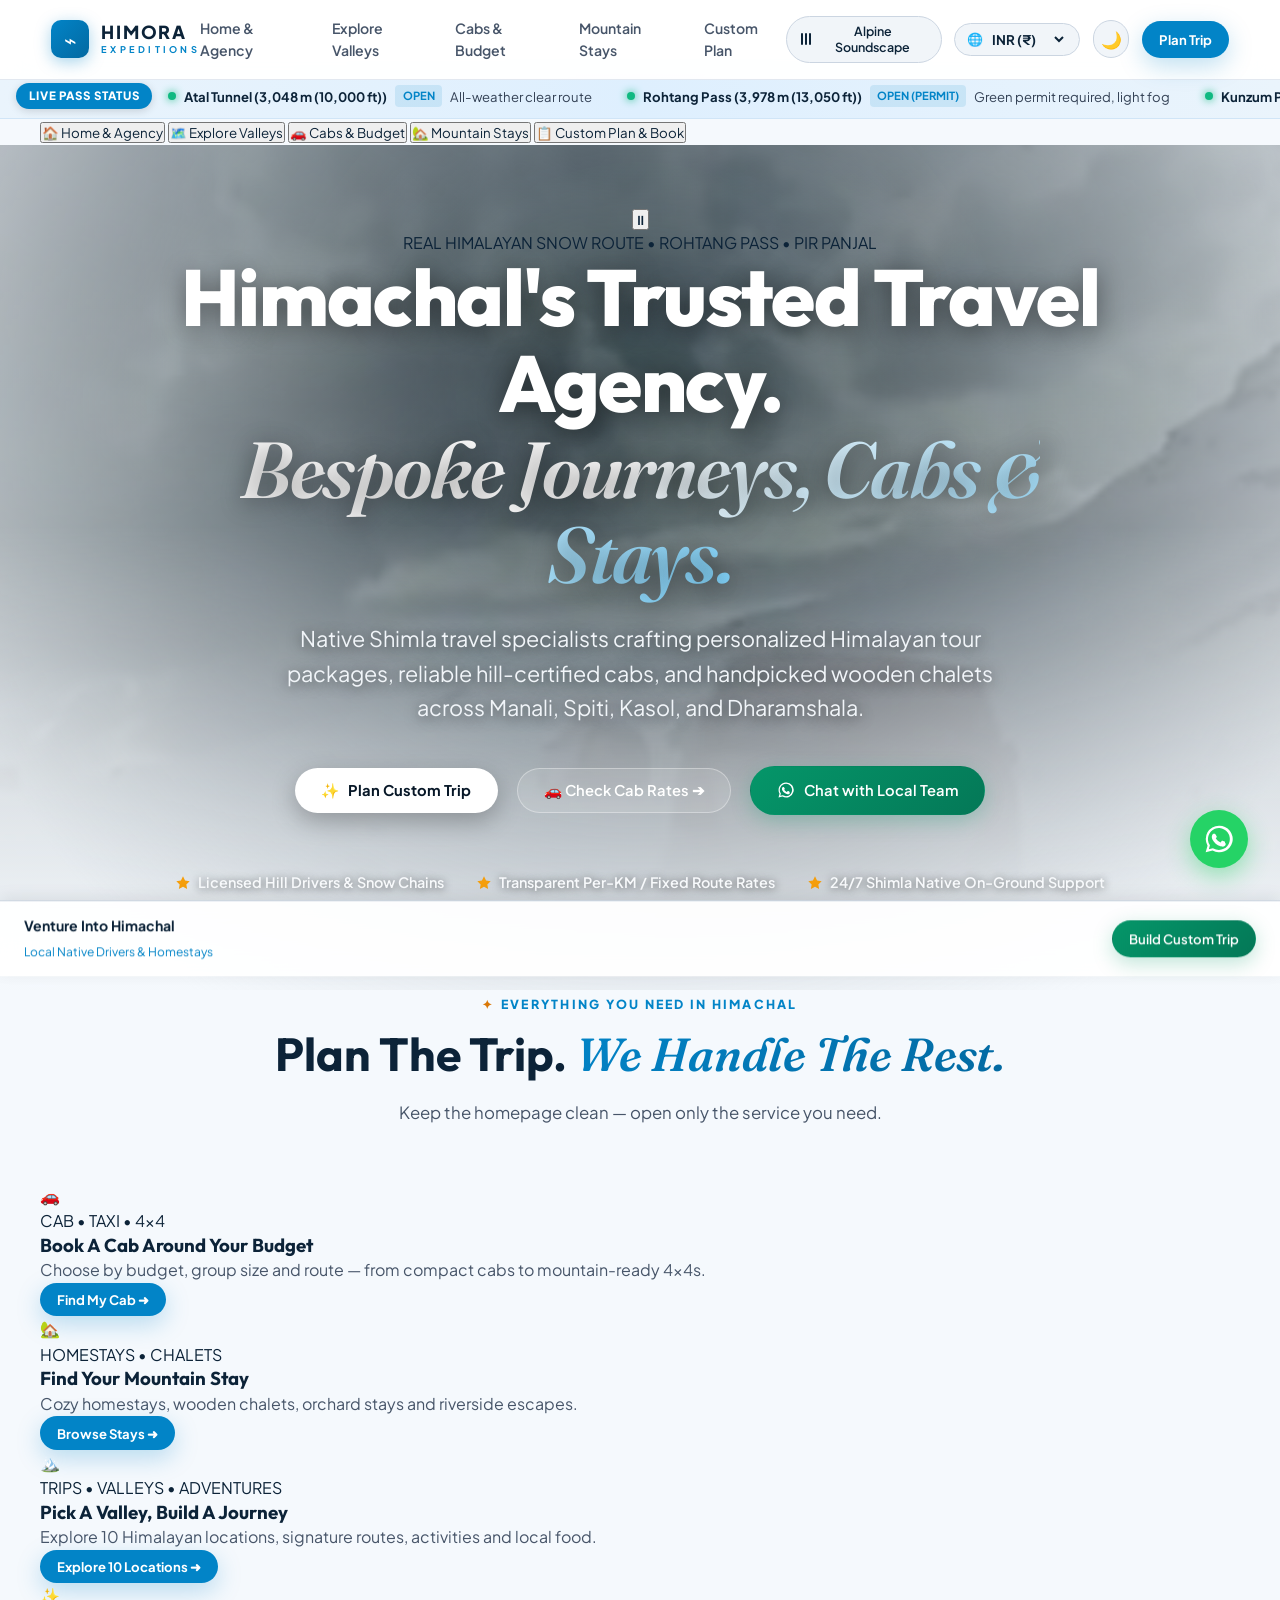
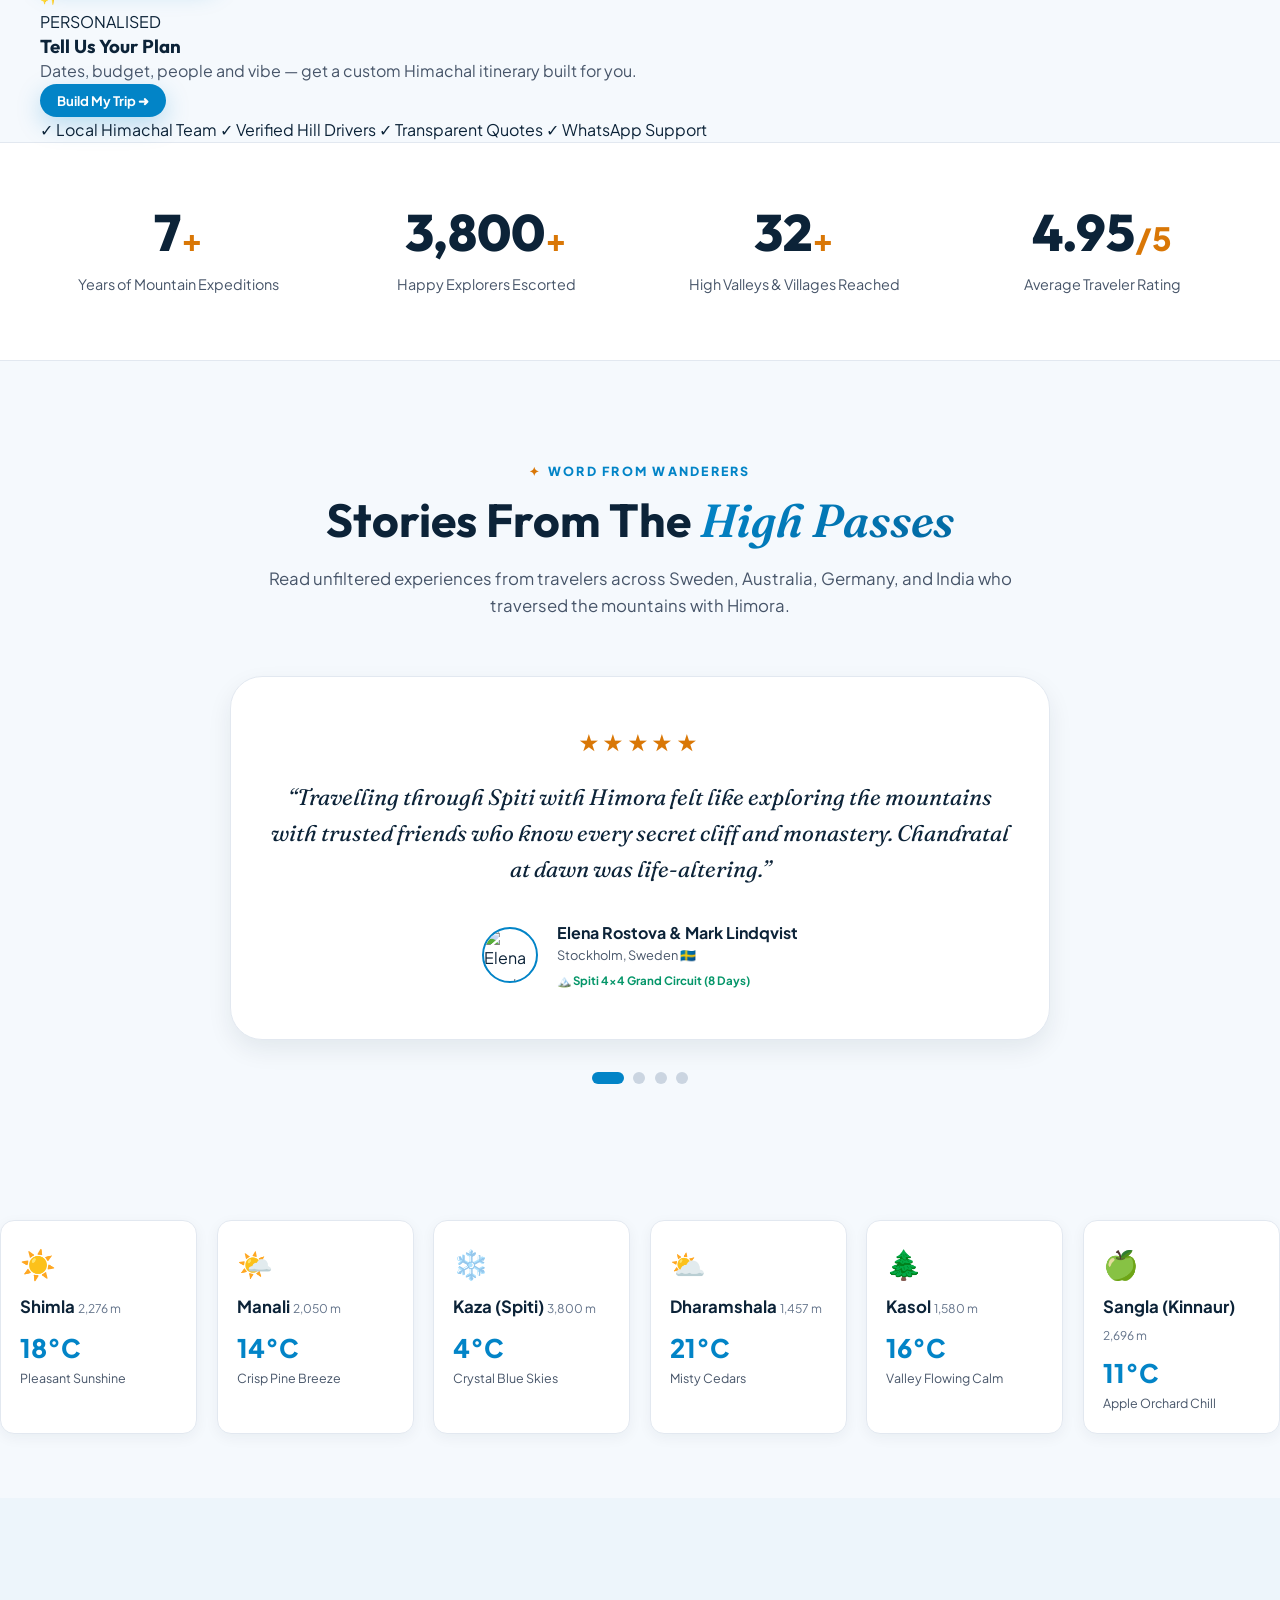
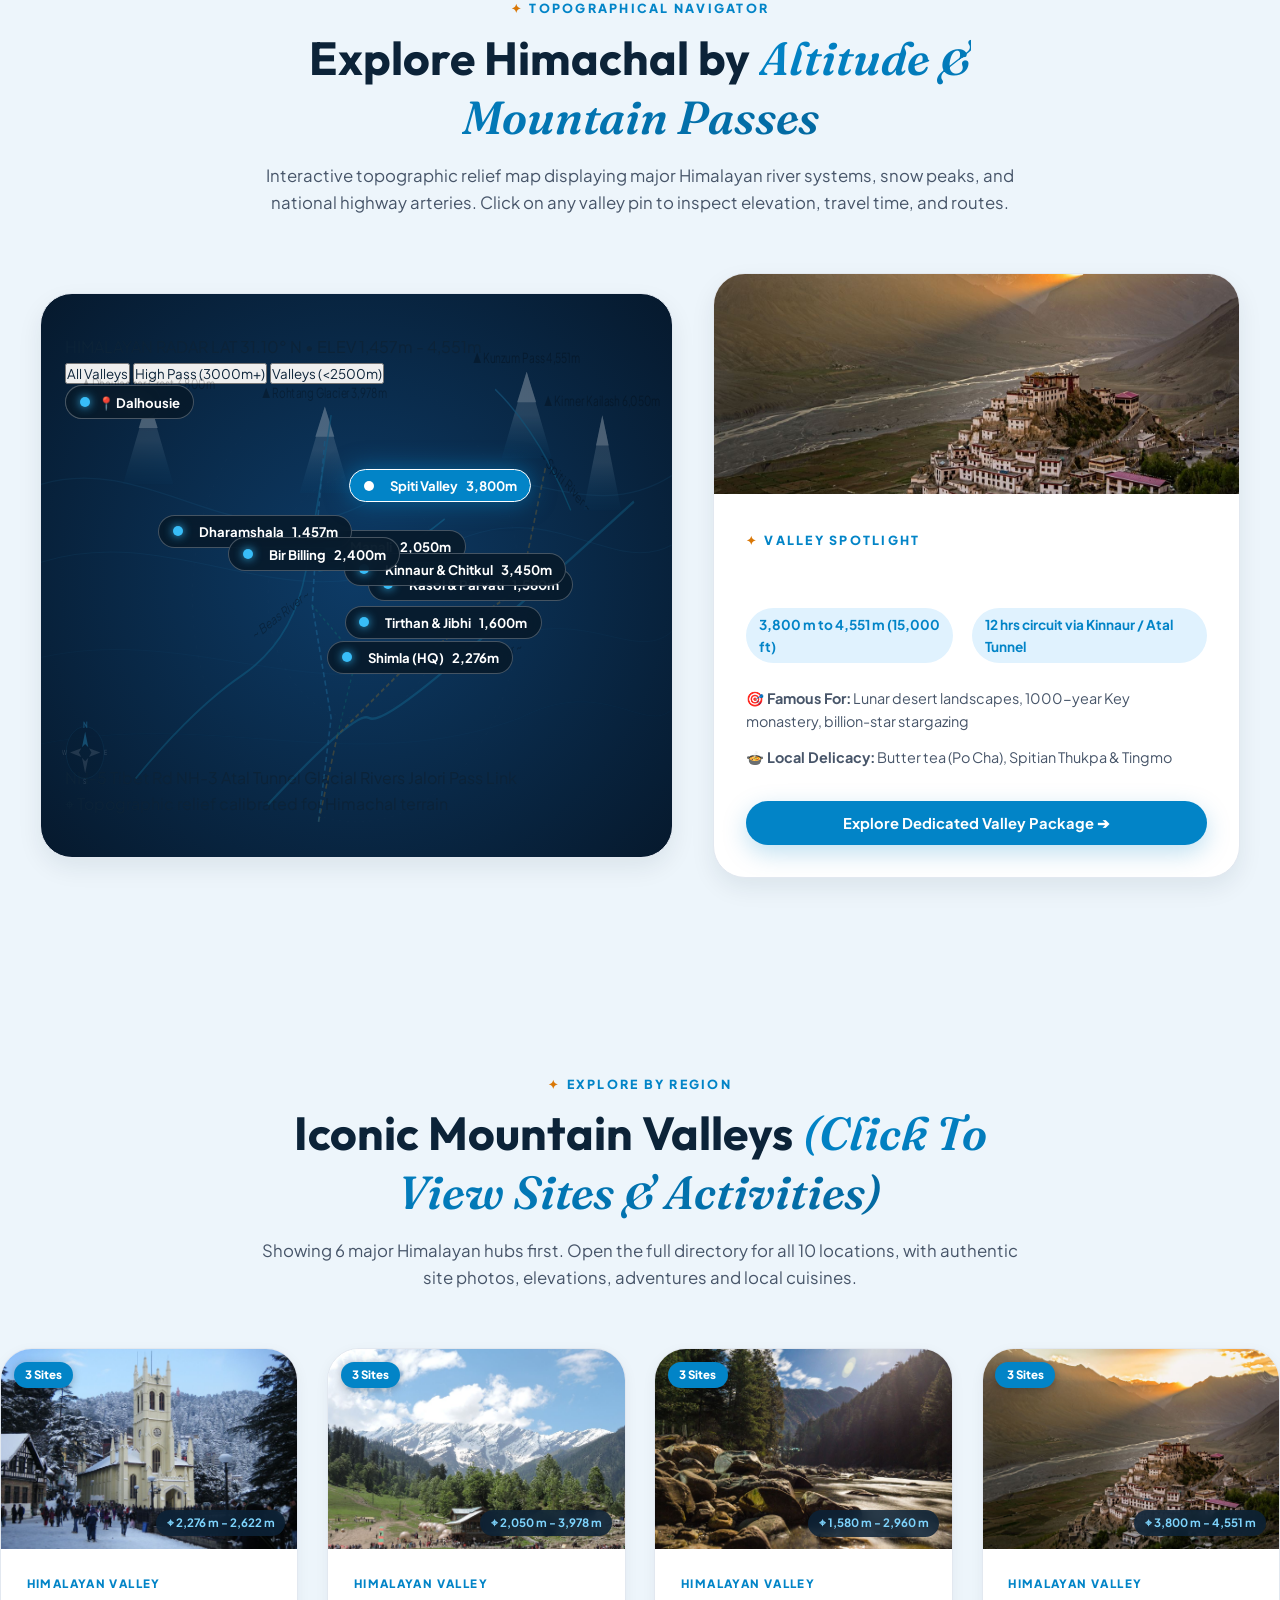
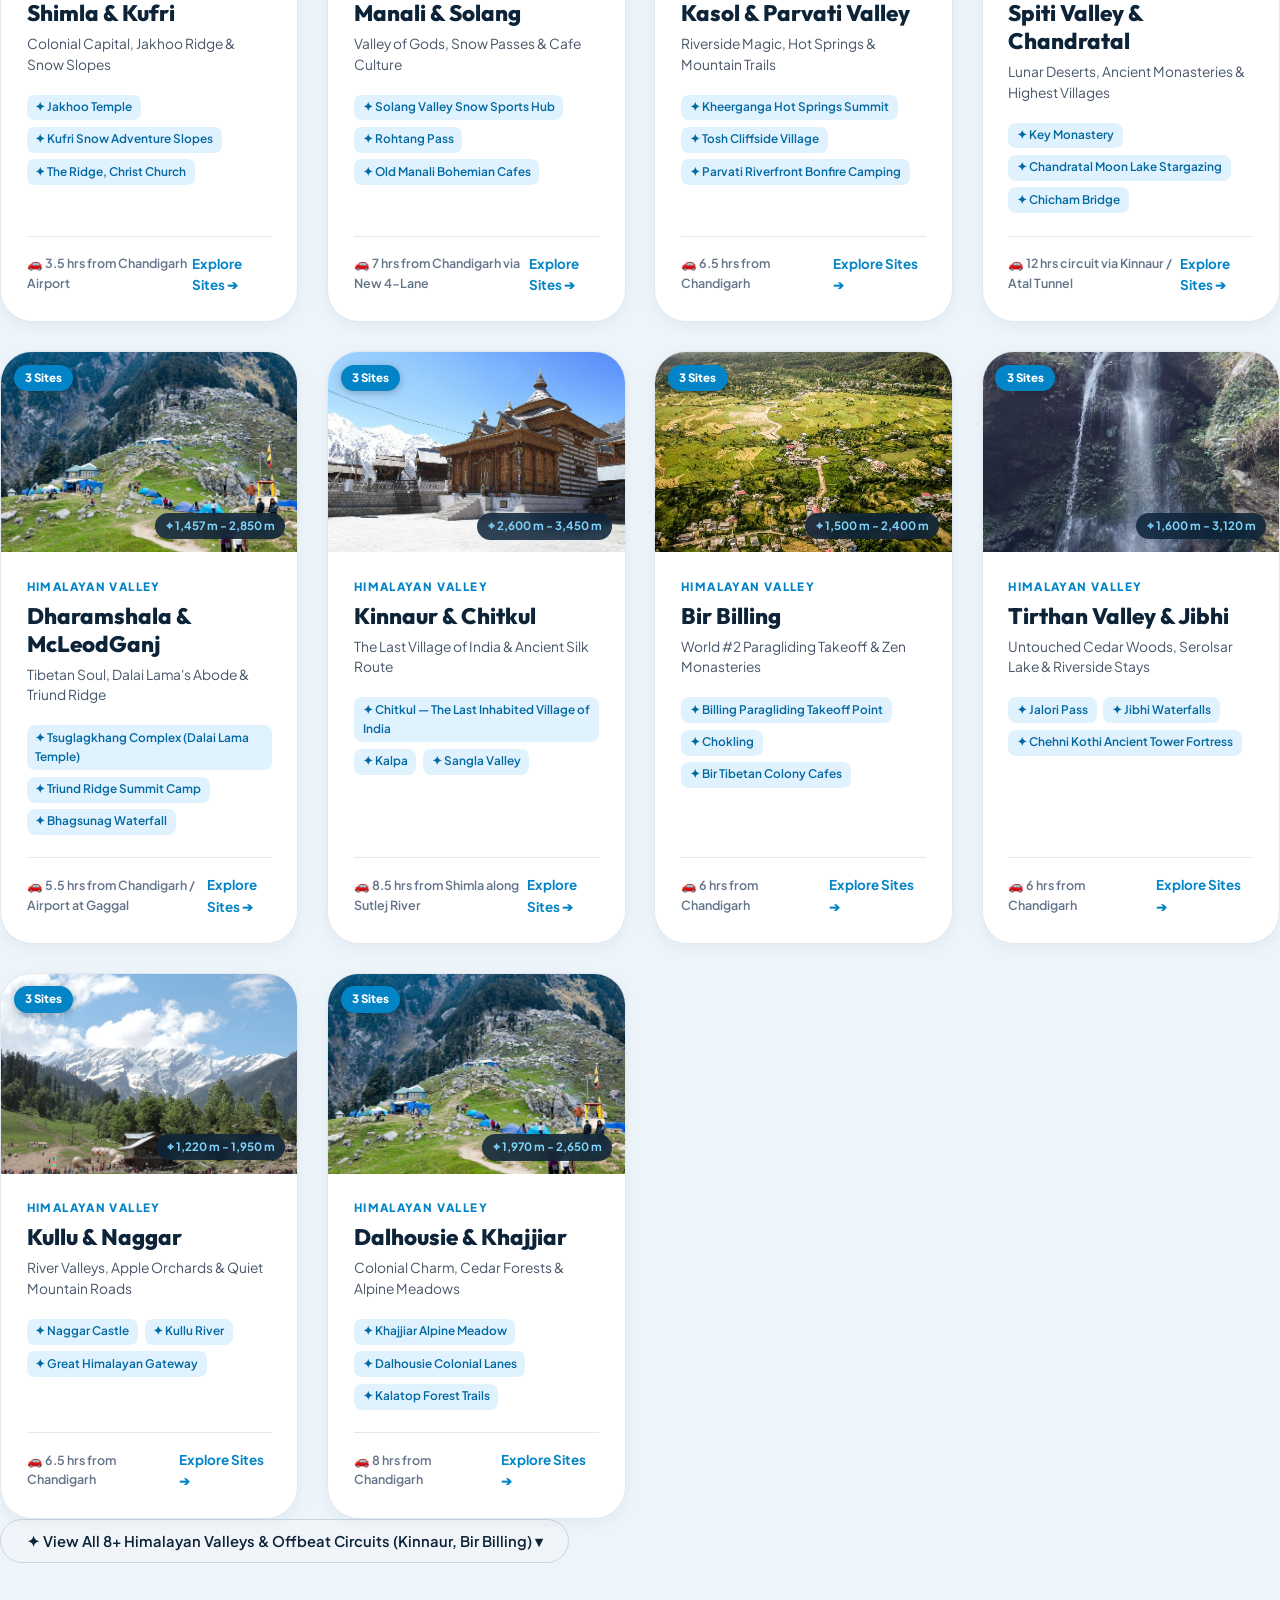
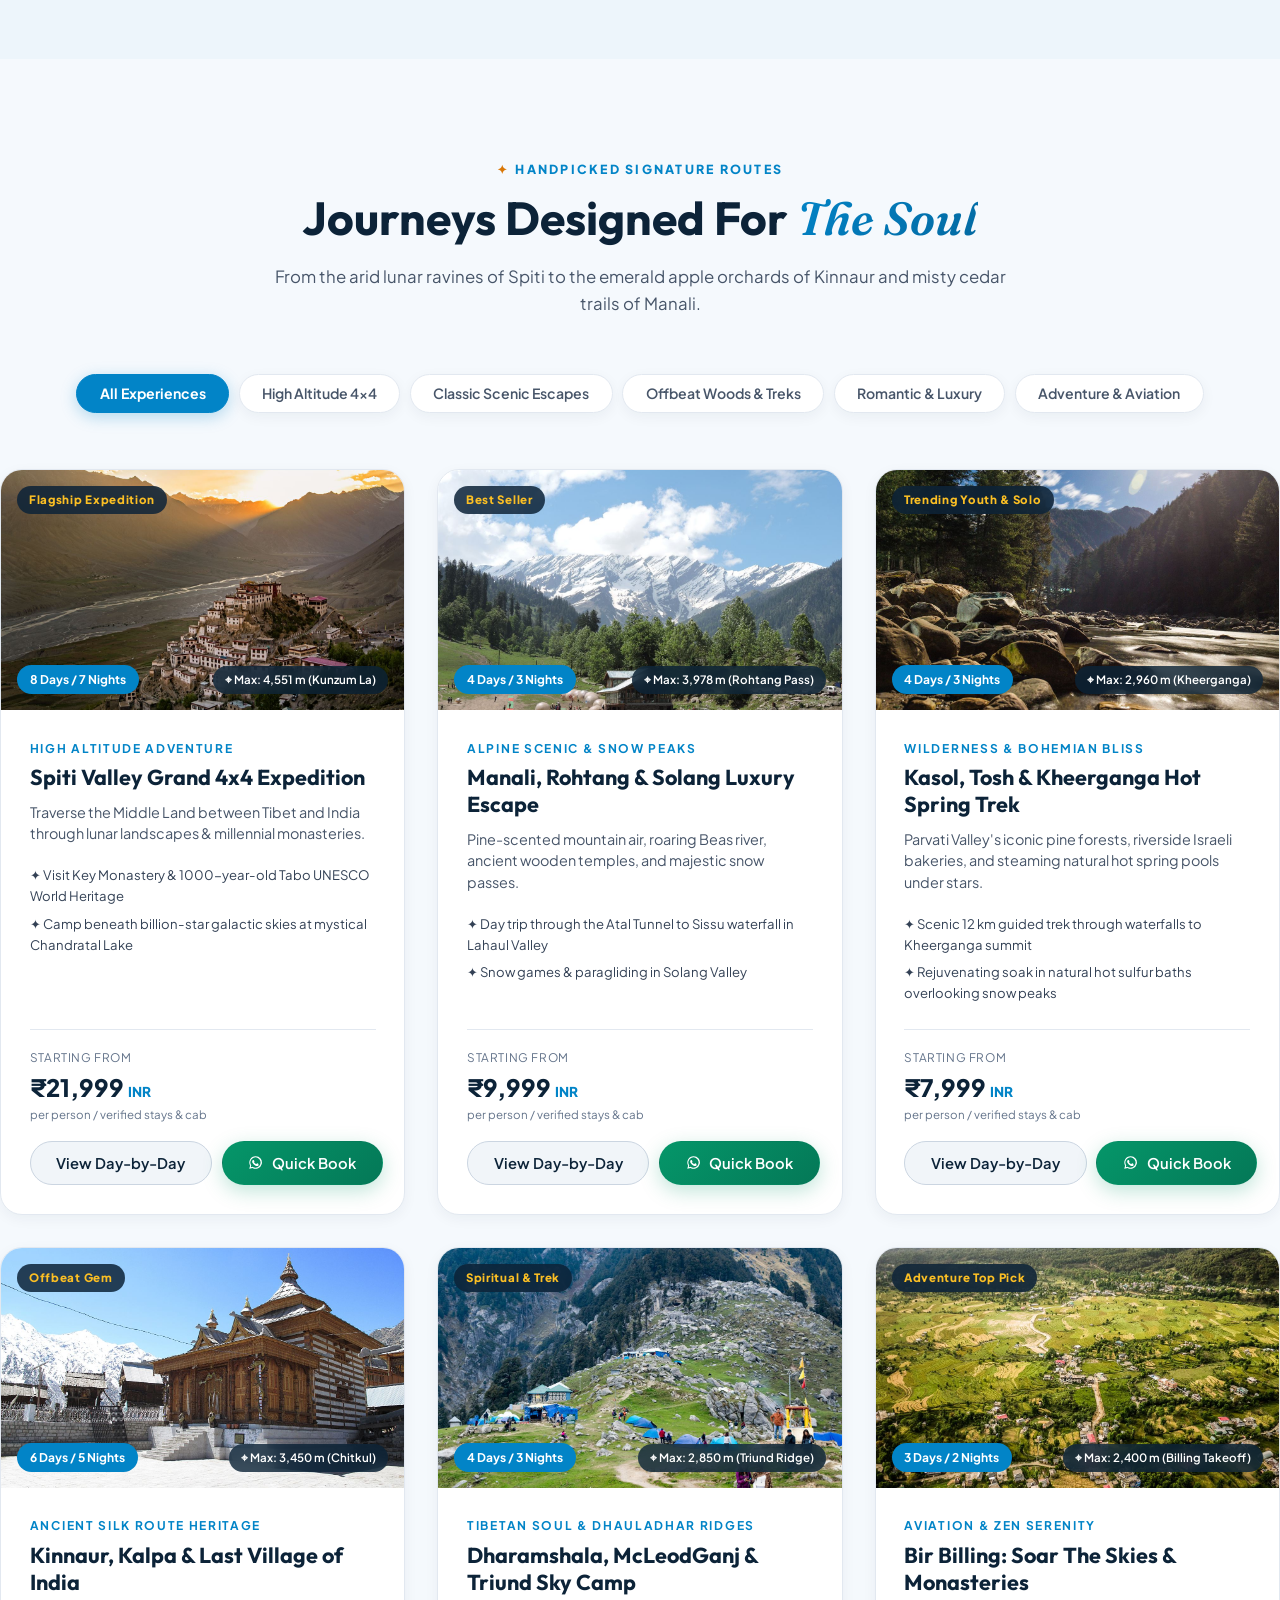
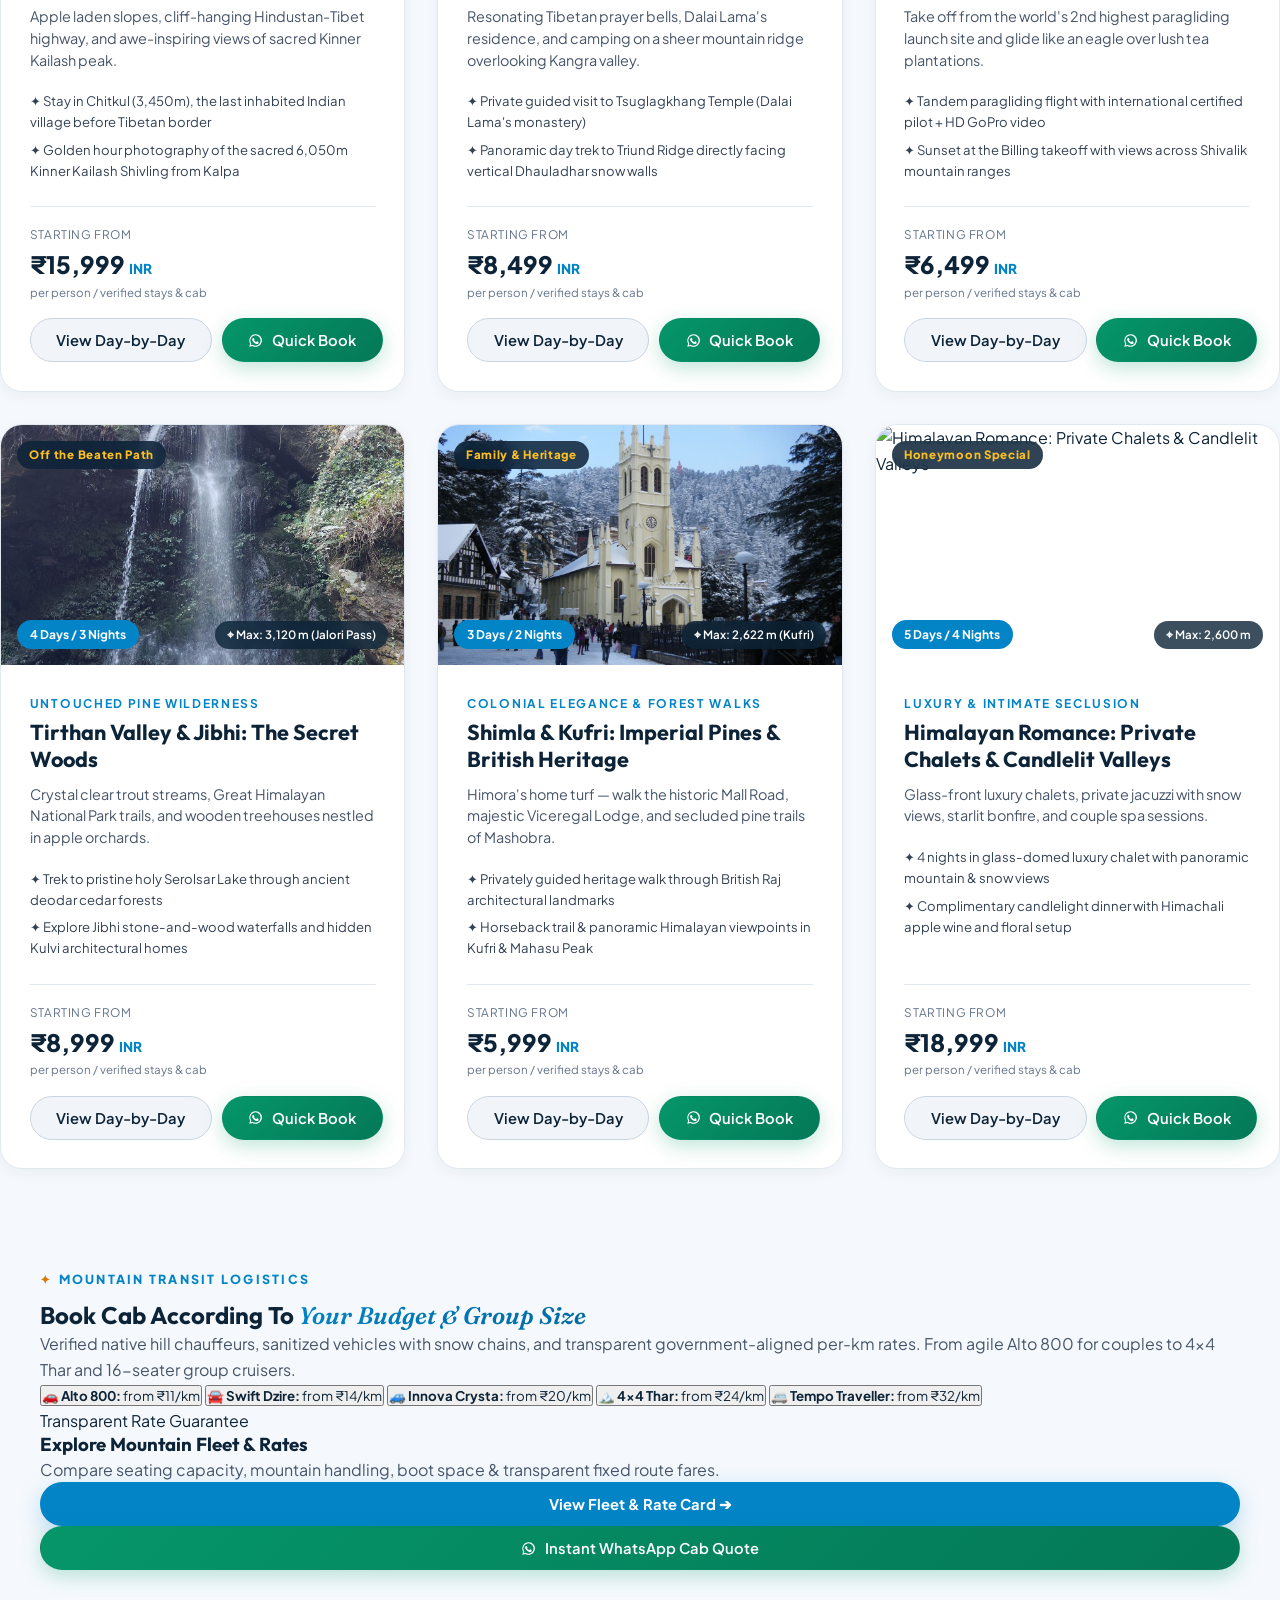
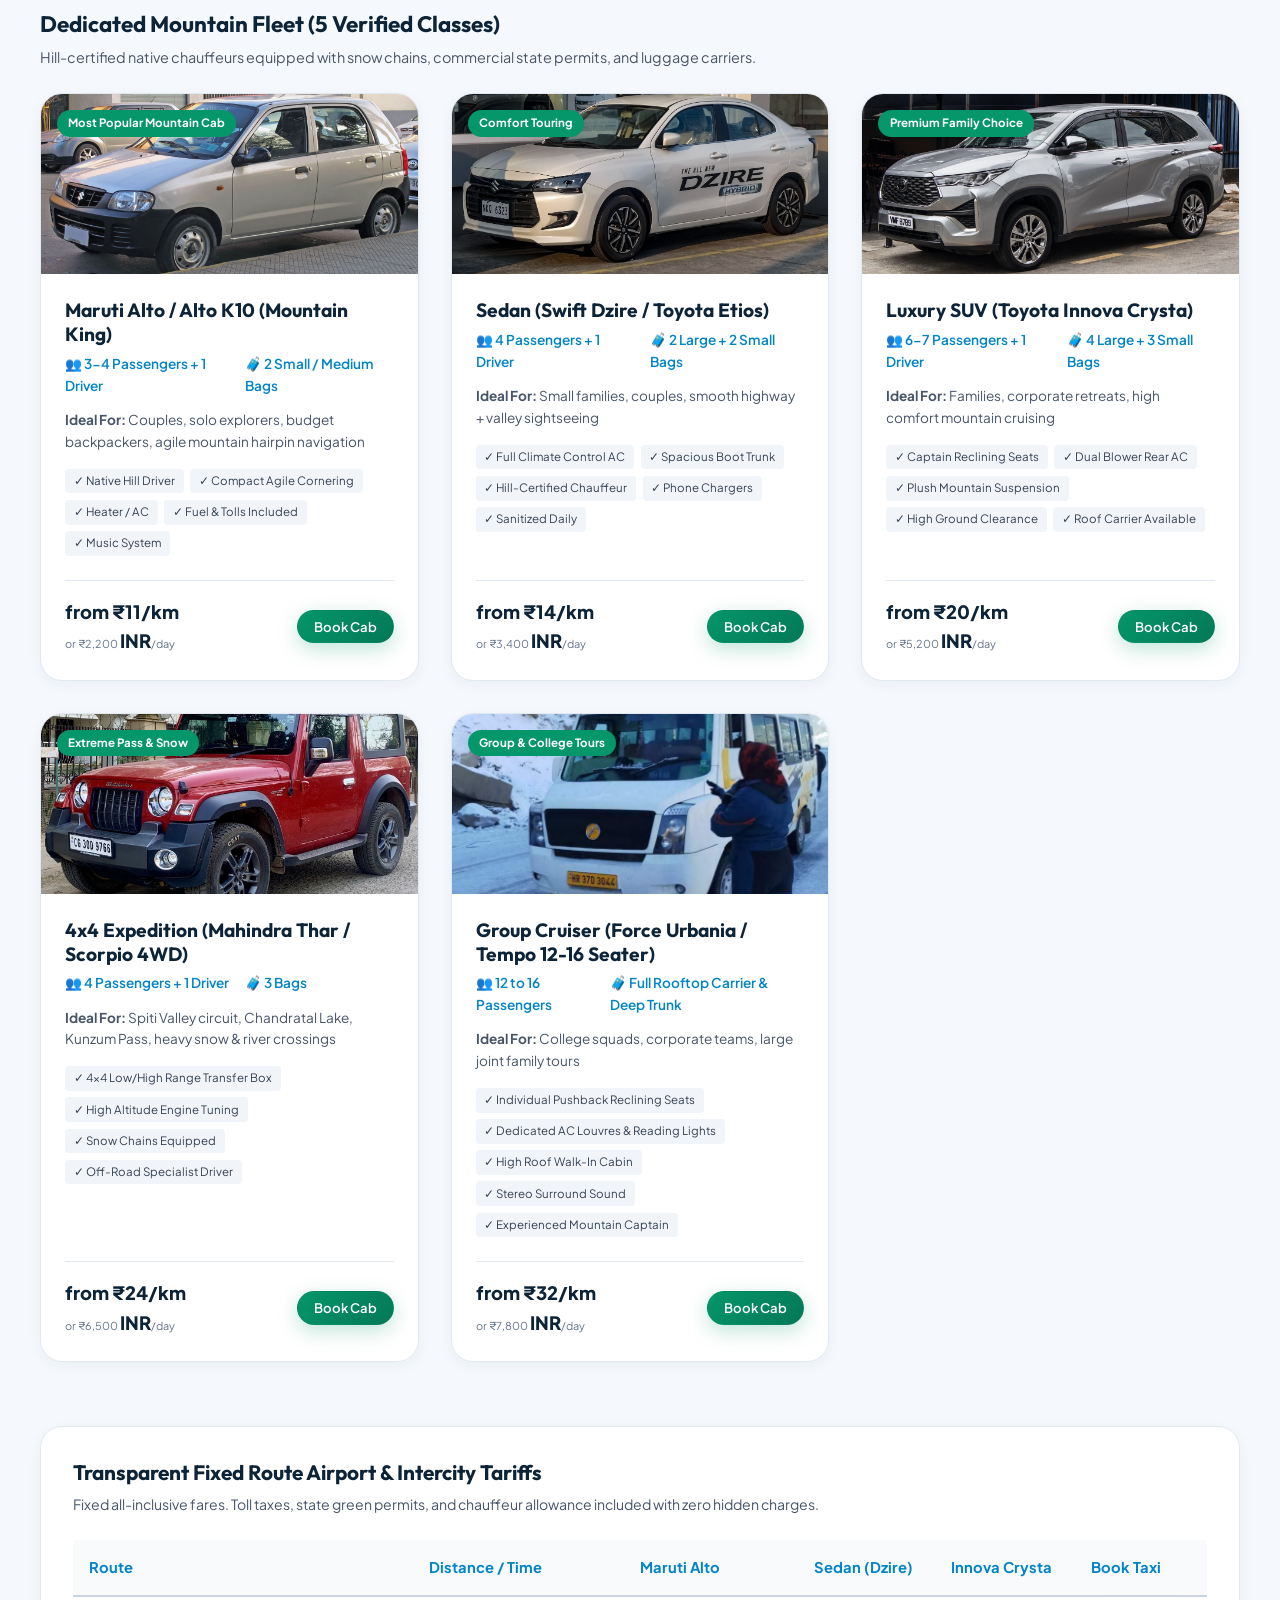
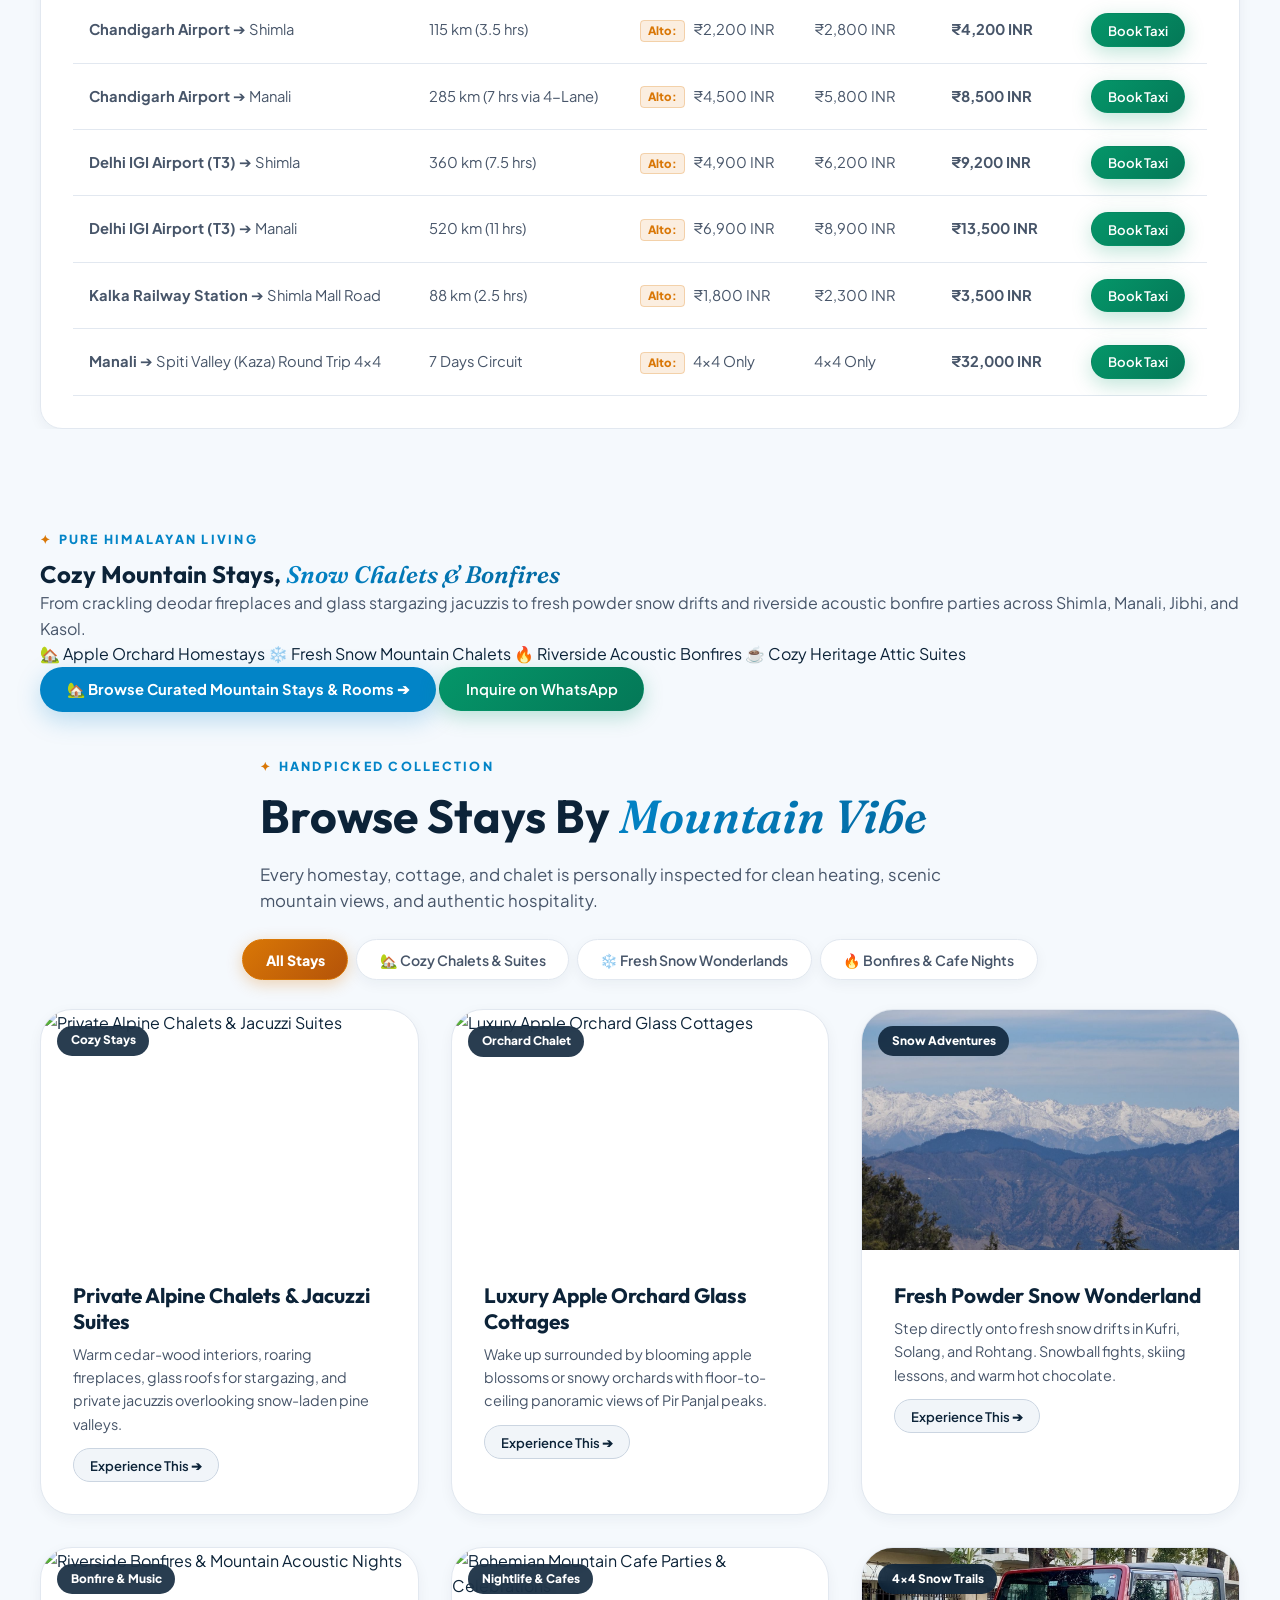
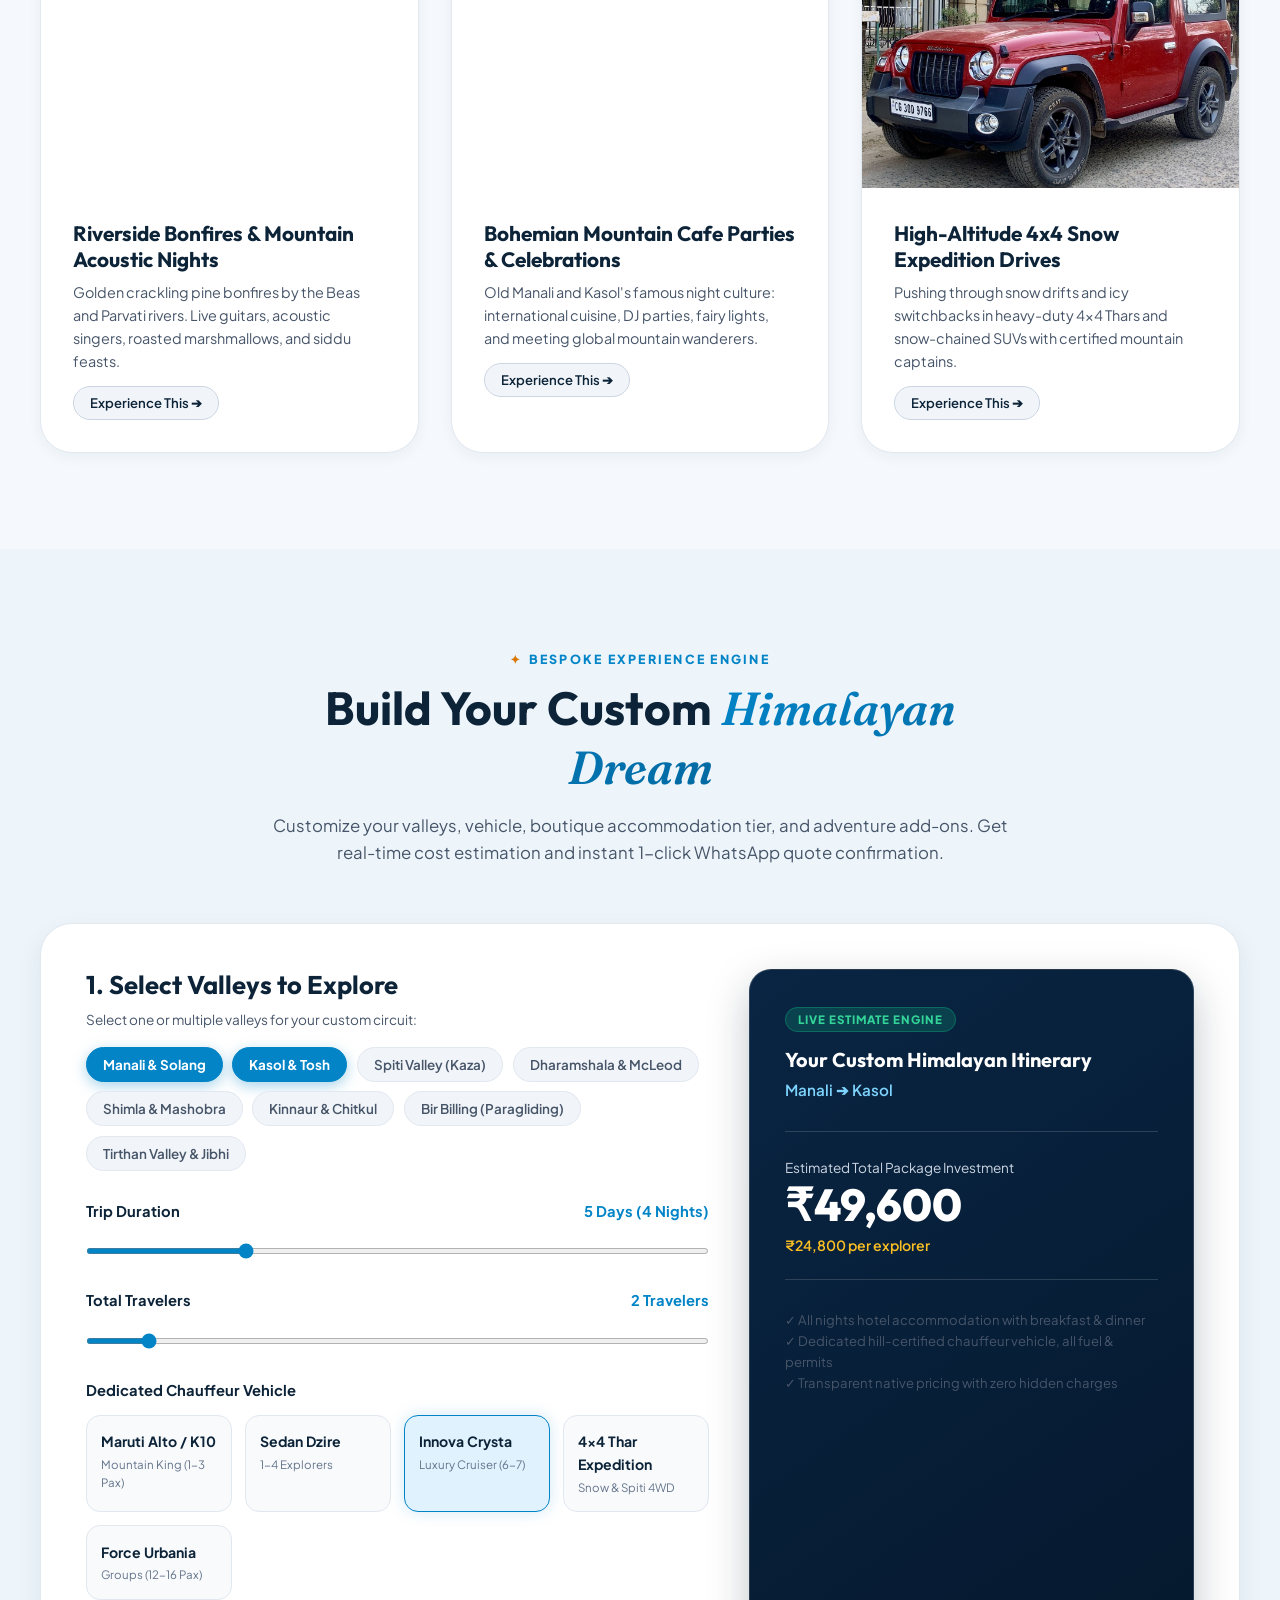
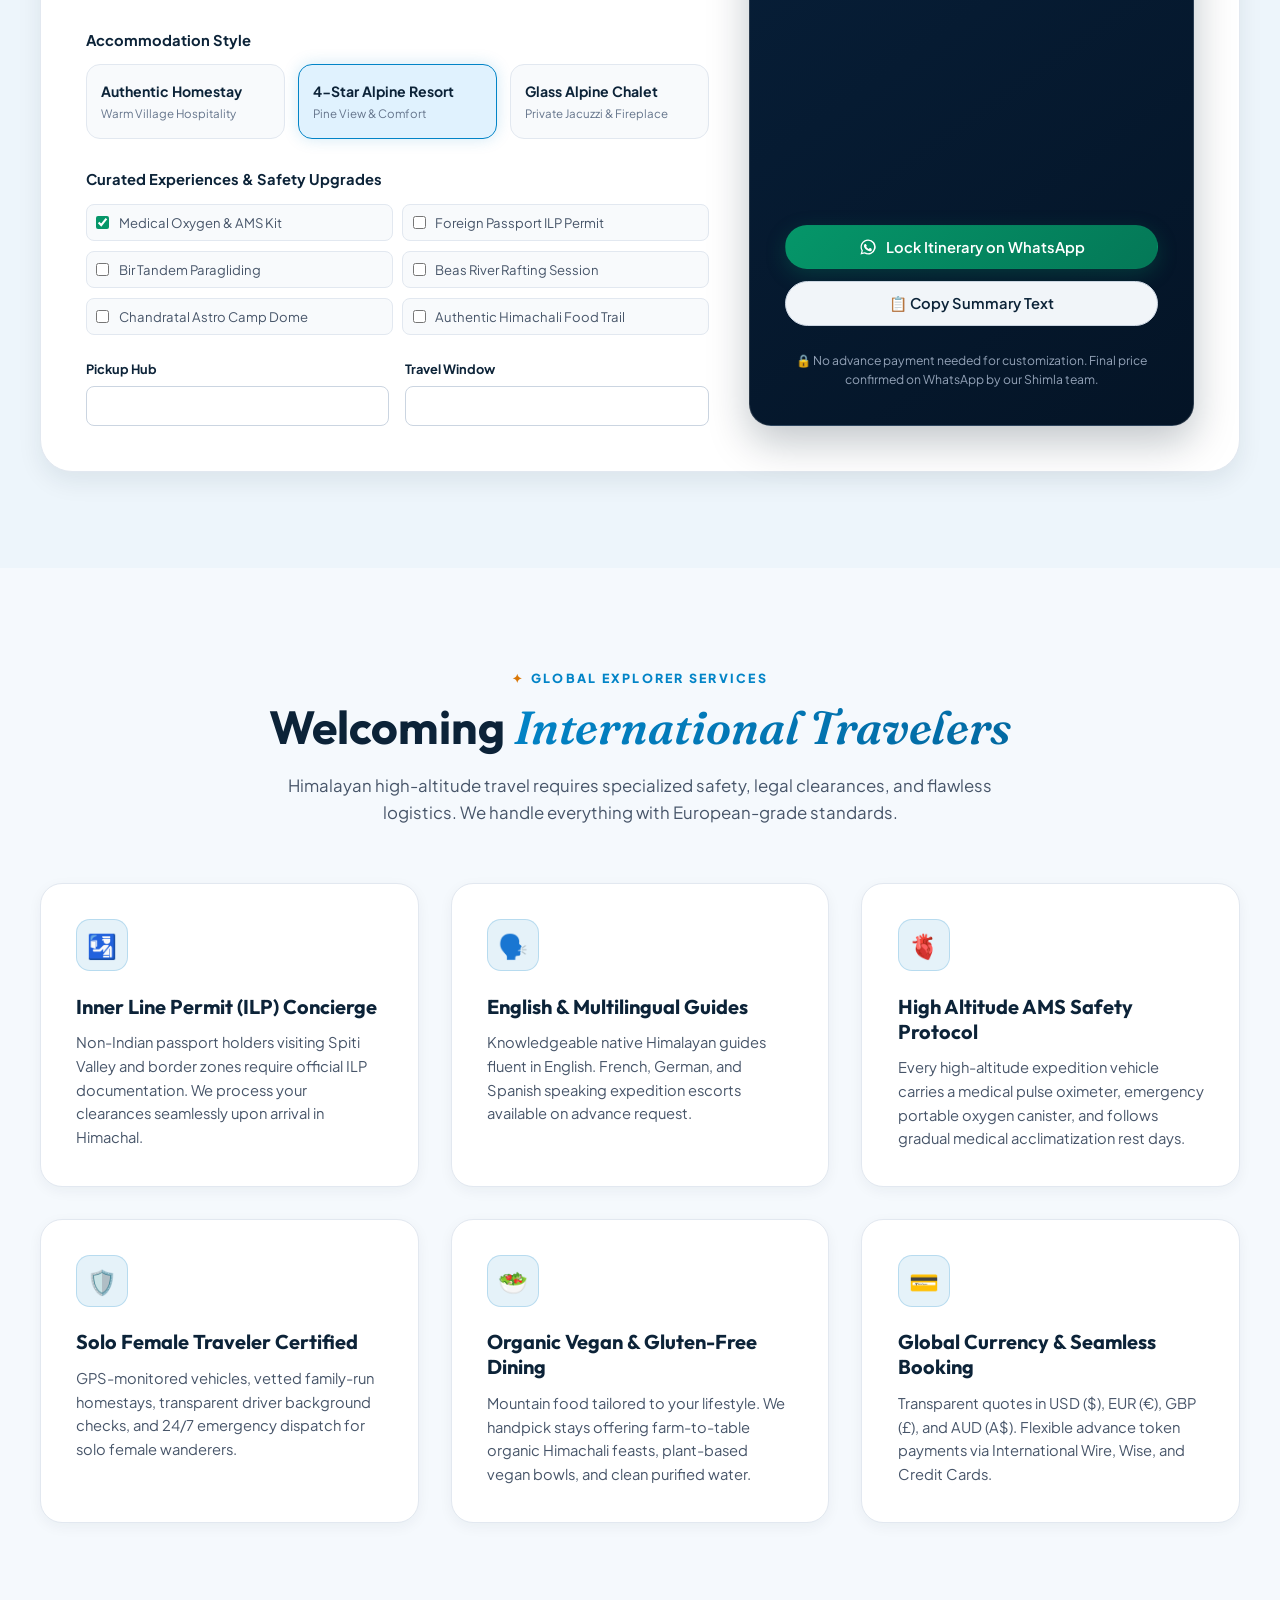
==== commit b155cbae: "Sync updated Himora files: 10 Himalayan locations, compact service hub, Kullu & Dalhousie pins" ====
--- a/index.html
+++ b/index.html
@@ -155,199 +155,70 @@
         </div>
       </section>
 
-      <!-- 2. WHAT WE DO — TRAVEL AGENCY SERVICES -->
-      <section class="agency-services-section">
+      <!-- 2. QUICK SERVICE HUB — COMPACT HOME -->
+      <section class="home-service-hub">
         <div class="container">
-          <div class="section-head" style="margin-bottom:2rem;">
-            <span class="section-tag">Himachal Local Travel Agency</span>
-            <h2>What We Do: <strong>End-To-End Mountain Travel</strong></h2>
-            <p>We are a certified Himachal-based travel and taxi agency headquartered in Shimla. We eliminate the middlemen and handle your entire Himalayan itinerary directly with local expertise.</p>
-          </div>
-
-          <div class="agency-services-grid">
-            <div class="agency-service-card">
-              <div class="agency-service-icon">🚗</div>
-              <h3>Cabs &amp; Hill Chauffeurs</h3>
-              <p>Reliable door-to-door transit from Chandigarh &amp; Delhi airports across all Himachal circuits.</p>
-              <ul class="agency-service-features">
-                <li><span>✓</span> Alto, Dzire, Innova, Thar &amp; Tempo</li>
-                <li><span>✓</span> Certified mountain hill drivers</li>
-                <li><span>✓</span> All toll, tax &amp; state permits included</li>
-              </ul>
-              <button class="btn btn-solid btn-sm" data-switch-tab="cabs">Check Cab Rates ➔</button>
-            </div>
-
-            <div class="agency-service-card">
-              <div class="agency-service-icon">🏔️</div>
-              <h3>Tailored Tour Packages</h3>
-              <p>Custom itineraries designed for families, honeymooners, and high-altitude 4x4 road trip explorers.</p>
-              <ul class="agency-service-features">
-                <li><span>✓</span> Manali, Spiti, Kasol &amp; Shimla</li>
-                <li><span>✓</span> Handcrafted day-by-day roadmaps</li>
-                <li><span>✓</span> Transparent native pricing</li>
-              </ul>
-              <button class="btn btn-solid btn-sm" data-switch-tab="explore">Explore Valleys &amp; Tours ➔</button>
-            </div>
-
-            <div class="agency-service-card">
-              <div class="agency-service-icon">🏡</div>
-              <h3>Curated Mountain Stays</h3>
-              <p>Verified wooden chalets, apple orchard farmstays, and riverside luxury camping under starlit skies.</p>
-              <ul class="agency-service-features">
-                <li><span>✓</span> Deodar wood heating &amp; bonfires</li>
-                <li><span>✓</span> Fresh farm-to-table Himachali meals</li>
-                <li><span>✓</span> Stunning snow &amp; pine valley views</li>
-              </ul>
-              <button class="btn btn-solid btn-sm" data-switch-tab="stays">Browse Stays ➔</button>
-            </div>
-
-            <div class="agency-service-card">
-              <div class="agency-service-icon">🛡️</div>
-              <h3>24/7 Ground Assistance</h3>
-              <p>Native emergency backup, foreign passport Inner Line Permits (ILP), and high altitude AMS safety.</p>
-              <ul class="agency-service-features">
-                <li><span>✓</span> Portable medical oxygen canisters</li>
-                <li><span>✓</span> Official ILP permit documentation</li>
-                <li><span>✓</span> English-fluent local escorts</li>
-              </ul>
-              <button class="btn btn-solid btn-sm" data-switch-tab="booking">Plan Custom Trip ➔</button>
-            </div>
+          <div class="section-head compact-section-head">
+            <span class="section-tag">Everything You Need In Himachal</span>
+            <h2>Plan The Trip. <strong>We Handle The Rest.</strong></h2>
+            <p>Keep the homepage clean — open only the service you need.</p>
+          </div>
+
+          <div class="home-service-grid">
+            <article class="home-action-card home-action-cab">
+              <div class="home-action-glow"></div>
+              <div class="home-action-icon">🚗</div>
+              <div class="home-action-content">
+                <span class="home-action-kicker">CAB • TAXI • 4x4</span>
+                <h3>Book A Cab Around Your Budget</h3>
+                <p>Choose by budget, group size and route — from compact cabs to mountain-ready 4x4s.</p>
+                <button class="btn btn-solid btn-sm" data-switch-tab="cabs">Find My Cab ➜</button>
+              </div>
+            </article>
+
+            <article class="home-action-card home-action-stay">
+              <div class="home-action-glow"></div>
+              <div class="home-action-icon">🏡</div>
+              <div class="home-action-content">
+                <span class="home-action-kicker">HOMESTAYS • CHALETS</span>
+                <h3>Find Your Mountain Stay</h3>
+                <p>Cozy homestays, wooden chalets, orchard stays and riverside escapes.</p>
+                <button class="btn btn-solid btn-sm" data-switch-tab="stays">Browse Stays ➜</button>
+              </div>
+            </article>
+
+            <article class="home-action-card home-action-trip">
+              <div class="home-action-glow"></div>
+              <div class="home-action-icon">🏔️</div>
+              <div class="home-action-content">
+                <span class="home-action-kicker">TRIPS • VALLEYS • ADVENTURES</span>
+                <h3>Pick A Valley, Build A Journey</h3>
+                <p>Explore 10 Himalayan locations, signature routes, activities and local food.</p>
+                <button class="btn btn-solid btn-sm" data-switch-tab="explore">Explore 10 Locations ➜</button>
+              </div>
+            </article>
+
+            <article class="home-action-card home-action-plan">
+              <div class="home-action-glow"></div>
+              <div class="home-action-icon">✨</div>
+              <div class="home-action-content">
+                <span class="home-action-kicker">PERSONALISED</span>
+                <h3>Tell Us Your Plan</h3>
+                <p>Dates, budget, people and vibe — get a custom Himachal itinerary built for you.</p>
+                <button class="btn btn-solid btn-sm" data-switch-tab="booking">Build My Trip ➜</button>
+              </div>
+            </article>
           </div>
         </div>
       </section>
 
-      <!-- 3. AUTO-CHANGING LOCATION SHOWCASE (ADVENTURES & FAMOUS FOOD SITES) -->
-      <section class="agency-showcase-section" id="agencyShowcaseContainer">
-        <div class="container">
-          <div class="section-head" style="margin-bottom:2rem;">
-            <span class="section-tag">Auto-Rotating Highlights</span>
-            <h2>Famous Sites, <strong>Adventure Activities &amp; Local Food</strong></h2>
-            <p>No lengthy page browsing required — watch top Himalayan hubs auto-rotate with their key highlights, adventure sports, and famous regional culinary stops.</p>
-          </div>
-
-          <div class="agency-showcase-card">
-            <!-- Animated Progress Bar -->
-            <div class="showcase-progress-wrap">
-              <div class="showcase-progress-bar" id="showcaseProgressBar"></div>
-            </div>
-
-            <div class="showcase-layout">
-              <!-- Media Side -->
-              <div class="showcase-media">
-                <img id="showcaseImg" src="images/landmarks/solang.jpg" alt="Manali & Solang" class="showcase-img" loading="lazy" decoding="async">
-                <div class="showcase-media-overlay"></div>
-                
-                <div class="showcase-floating-badges">
-                  <span class="showcase-alt-badge" id="showcaseAlt">▲ 2,050m - 3,978m</span>
-                  <span class="showcase-live-tag">● HIGHLIGHT</span>
-                </div>
-
-                <div class="showcase-media-caption">
-                  <h4 id="showcaseCapTitle">Manali &amp; Solang Valley</h4>
-                  <p id="showcaseCapSub">Year-Round (Dec-Feb for Heavy Snow)</p>
-                </div>
-              </div>
-
-              <!-- Content Side -->
-              <div class="showcase-body">
-                <div>
-                  <div class="showcase-eyebrow">✦ Iconic Valley Spotlight</div>
-                  <h3 id="showcaseTitle">Manali &amp; Solang Valley</h3>
-                  <p class="showcase-tagline" id="showcaseTagline">High Snow Glaciers, Rohtang Pass &amp; Bohemian Riverside Cafes</p>
-
-                  <div class="showcase-features-stack">
-                    <div class="showcase-feature-item">
-                      <div class="showcase-feat-icon">🪂</div>
-                      <div class="showcase-feat-text">
-                        <strong>Top Adventure Activities:</strong>
-                        <span id="showcaseAdvText">Snow Skiing at Solang, Rohtang Snowmobiling, Tandem Paragliding, Beas River Rafting, ATV Quad Biking</span>
-                      </div>
-                    </div>
-
-                    <div class="showcase-feature-item">
-                      <div class="showcase-feat-icon">🍲</div>
-                      <div class="showcase-feat-text">
-                        <strong>Famous Food Sites &amp; Cafes:</strong>
-                        <span id="showcaseFoodText">Authentic Himachali Siddu with hot pure ghee, Wood-smoked Beas river trout, Bohemian cafes in Old Manali</span>
-                      </div>
-                    </div>
-
-                    <div class="showcase-feature-item">
-                      <div class="showcase-feat-icon">🚗</div>
-                      <div class="showcase-feat-text">
-                        <strong>Recommended Cab &amp; Route:</strong>
-                        <span id="showcaseDriveText">7 hrs from Chandigarh via NH-3 Expressway • Swift Dzire or Innova Crysta</span>
-                      </div>
-                    </div>
-                  </div>
-                </div>
-
-                <div>
-                  <div class="showcase-actions">
-                    <button class="btn btn-solid" id="showcaseDetailsBtn">
-                      View Valley Details ➔
-                    </button>
-                    <button class="btn btn-outline" id="showcaseBookCabBtn">
-                      Book Cab For This Valley
-                    </button>
-                  </div>
-
-                  <div class="showcase-controls-bar">
-                    <button class="showcase-nav-btn" id="showcasePrevBtn" aria-label="Previous Slide">‹</button>
-                    <div class="showcase-dots">
-                      <button class="showcase-dot is-active" onclick="selectShowcaseSlide(0)" aria-label="Slide 1"></button>
-                      <button class="showcase-dot" onclick="selectShowcaseSlide(1)" aria-label="Slide 2"></button>
-                      <button class="showcase-dot" onclick="selectShowcaseSlide(2)" aria-label="Slide 3"></button>
-                      <button class="showcase-dot" onclick="selectShowcaseSlide(3)" aria-label="Slide 4"></button>
-                      <button class="showcase-dot" onclick="selectShowcaseSlide(4)" aria-label="Slide 5"></button>
-                      <button class="showcase-dot" onclick="selectShowcaseSlide(5)" aria-label="Slide 6"></button>
-                    </div>
-                    <span class="showcase-counter" id="showcaseCounter">01 / 06</span>
-                    <button class="showcase-nav-btn" id="showcaseNextBtn" aria-label="Next Slide">›</button>
-                  </div>
-                </div>
-
-              </div>
-            </div>
-          </div>
-
-          <!-- Quick Route Booking Strip -->
-          <div class="agency-booking-strip">
-            <div class="agency-strip-grid">
-              <div class="strip-field">
-                <label>Pickup Location</label>
-                <select id="stripPickup">
-                  <option value="Chandigarh Airport / Station">Chandigarh Airport (IXC)</option>
-                  <option value="Delhi IGI Airport (T3)">Delhi Airport (DEL T3)</option>
-                  <option value="Shimla Mall Road">Shimla (Himora HQ)</option>
-                  <option value="Bhuntar Airport (Kullu/Manali)">Bhuntar Airport (KUU)</option>
-                </select>
-              </div>
-              <div class="strip-field">
-                <label>Destination Valley</label>
-                <select id="stripDest">
-                  <option value="Manali & Solang Valley">Manali &amp; Solang</option>
-                  <option value="Spiti Valley & Chandratal">Spiti Valley (Kaza)</option>
-                  <option value="Kasol & Parvati Valley">Kasol &amp; Tosh</option>
-                  <option value="Shimla & Kufri">Shimla &amp; Kufri</option>
-                  <option value="Dharamshala & Bir Billing">Dharamshala &amp; Bir</option>
-                  <option value="Tirthan Valley & Jibhi">Tirthan &amp; Jibhi</option>
-                </select>
-              </div>
-              <div class="strip-field">
-                <label>Service Needed</label>
-                <select id="stripService">
-                  <option value="Dedicated Cab / Taxi Only">Private Cab / Taxi Only</option>
-                  <option value="All-Inclusive Tour Package">All-Inclusive Tour Package</option>
-                  <option value="Homestay & Chalet Booking">Homestay &amp; Chalet Booking</option>
-                </select>
-              </div>
-              <button class="btn btn-emerald" id="stripSubmitBtn" style="height:44px;">
-                Get Instant Quote on WhatsApp ➔
-              </button>
-            </div>
-          </div>
-
+      <!-- 3. COMPACT TRUST STRIP -->
+      <section class="home-trust-strip">
+        <div class="container home-trust-grid">
+          <span>✓ Local Himachal Team</span>
+          <span>✓ Verified Hill Drivers</span>
+          <span>✓ Transparent Quotes</span>
+          <span>✓ WhatsApp Support</span>
         </div>
       </section>
 
@@ -537,6 +408,8 @@
                 <span class="pin-title">Tirthan &amp; Jibhi</span>
                 <span class="pin-alt">1,600m</span>
               </button>
+              <button class="map-valley-pin pin-kullu" data-valley="kullu" data-elev="mid">📍 Kullu</button>
+              <button class="map-valley-pin pin-dalhousie" data-valley="dalhousie" data-elev="mid">📍 Dalhousie</button>
             </div>
 
             <!-- Map Viewport Legend -->
@@ -585,7 +458,7 @@
       <div class="section-head">
         <span class="section-tag">Explore By Region</span>
         <h2>Iconic Mountain Valleys <strong>(Click To View Sites & Activities)</strong></h2>
-        <p>Showing 6 primary Himalayan expedition hubs. Click on any valley card to pop up its dedicated guide featuring authentic site photos, elevations, must-do adventures, and local cuisines.</p>
+        <p>Showing 6 major Himalayan hubs first. Open the full directory for all 10 locations, with authentic site photos, elevations, adventures and local cuisines.</p>
       </div>
 
       <div class="destinations-grid" id="famousSitesContainer">
--- a/css/main.css
+++ b/css/main.css
@@ -3680,3 +3680,145 @@
   }
 }
 
+
+/* =====================================================================
+   HIMORA HOME — COMPACT SERVICE LAUNCHER
+   ===================================================================== */
+.home-service-hub {
+  padding: 4.5rem 0 3.5rem;
+  background:
+    radial-gradient(circle at 8% 20%, rgba(56,189,248,.09), transparent 30%),
+    radial-gradient(circle at 92% 80%, rgba(16,185,129,.07), transparent 28%),
+    var(--bg-deep);
+}
+.compact-section-head { margin-bottom: 1.7rem !important; }
+.compact-section-head p { max-width: 650px; }
+.home-service-grid {
+  display: grid;
+  grid-template-columns: repeat(4, 1fr);
+  gap: 1rem;
+}
+.home-action-card {
+  position: relative;
+  min-height: 245px;
+  overflow: hidden;
+  padding: 1.35rem;
+  border: 1px solid var(--border-glass);
+  border-radius: 22px;
+  background: linear-gradient(145deg, rgba(255,255,255,.075), rgba(255,255,255,.025));
+  box-shadow: var(--shadow-sm);
+  transition: transform .28s ease, border-color .28s ease, box-shadow .28s ease;
+}
+.home-action-card:hover {
+  transform: translateY(-6px);
+  border-color: rgba(56,189,248,.48);
+  box-shadow: 0 18px 45px rgba(2,132,199,.14);
+}
+.home-action-glow {
+  position: absolute;
+  width: 130px;
+  height: 130px;
+  right: -45px;
+  top: -45px;
+  border-radius: 50%;
+  background: rgba(56,189,248,.14);
+  filter: blur(4px);
+}
+.home-action-stay .home-action-glow { background: rgba(16,185,129,.13); }
+.home-action-trip .home-action-glow { background: rgba(245,158,11,.13); }
+.home-action-plan .home-action-glow { background: rgba(168,85,247,.13); }
+.home-action-icon {
+  position: relative;
+  width: 48px;
+  height: 48px;
+  display: grid;
+  place-items: center;
+  border-radius: 15px;
+  margin-bottom: 1rem;
+  background: rgba(255,255,255,.08);
+  font-size: 1.45rem;
+}
+.home-action-kicker {
+  color: var(--accent-sky);
+  font-size: .68rem;
+  font-weight: 800;
+  letter-spacing: .13em;
+}
+.home-action-content h3 { margin: .4rem 0 .55rem; font-size: 1.15rem; line-height: 1.2; }
+.home-action-content p { color: var(--text-muted); font-size: .82rem; line-height: 1.55; min-height: 52px; margin-bottom: 1rem; }
+.home-action-content .btn { width: 100%; }
+.home-trust-strip {
+  padding: 1rem 0;
+  border-top: 1px solid var(--border-glass);
+  border-bottom: 1px solid var(--border-glass);
+  background: rgba(255,255,255,.025);
+}
+.home-trust-grid { display:grid; grid-template-columns:repeat(4,1fr); gap:1rem; text-align:center; color:var(--text-muted); font-size:.78rem; font-weight:700; }
+
+/* =====================================================================
+   MAP — TOPO/RADAR REFINEMENT
+   ===================================================================== */
+.map-viewport {
+  min-height: 500px;
+  background:
+    radial-gradient(circle at 20% 18%, rgba(34,197,94,.16), transparent 24%),
+    radial-gradient(circle at 78% 25%, rgba(245,158,11,.14), transparent 23%),
+    radial-gradient(circle at 55% 72%, rgba(56,189,248,.20), transparent 30%),
+    linear-gradient(135deg, #061827 0%, #092c43 48%, #061b2d 100%);
+  box-shadow: inset 0 0 80px rgba(0,0,0,.3), 0 22px 60px rgba(0,0,0,.18);
+}
+.map-viewport::before,
+.map-viewport::after {
+  content: '';
+  position: absolute;
+  inset: 9%;
+  border: 1px solid rgba(125,211,252,.08);
+  border-radius: 50% 43% 57% 46%;
+  transform: rotate(-13deg);
+  pointer-events:none;
+  box-shadow: 0 0 0 24px rgba(56,189,248,.025), 0 0 0 52px rgba(56,189,248,.018);
+}
+.map-viewport::after {
+  inset: 20% 15%;
+  border-radius: 42% 58% 48% 52%;
+  transform: rotate(23deg);
+  border-color: rgba(16,185,129,.08);
+}
+.map-svg-canvas { opacity: .48; mix-blend-mode: screen; }
+.map-pins-layer { z-index: 3; }
+.map-valley-pin {
+  border-color: rgba(125,211,252,.34);
+  background: rgba(3,15,27,.78);
+  box-shadow: 0 8px 18px rgba(0,0,0,.22), inset 0 0 14px rgba(56,189,248,.06);
+}
+.map-valley-pin .pin-dot {
+  display:block; width:9px; height:9px; border-radius:50%;
+  background:#38bdf8; box-shadow:0 0 14px #38bdf8;
+}
+.map-valley-pin.is-selected { animation: mapPinPulse 1.8s ease-in-out infinite; }
+@keyframes mapPinPulse {
+  0%,100% { box-shadow:0 0 0 0 rgba(56,189,248,.38), 0 0 24px rgba(56,189,248,.35); }
+  50% { box-shadow:0 0 0 10px rgba(56,189,248,0), 0 0 34px rgba(56,189,248,.65); }
+}
+.pin-kullu { top: 53%; left: 36%; }
+.pin-dalhousie { top: 26%; left: 8%; }
+.map-top-bar, .map-viewport-footer { position:relative; z-index:5; }
+.map-live-tag { box-shadow: 0 0 18px rgba(16,185,129,.12); }
+.map-detail-card { backdrop-filter: blur(12px); }
+
+@media (max-width: 1050px) {
+  .home-service-grid { grid-template-columns: repeat(2, 1fr); }
+  .home-trust-grid { grid-template-columns: repeat(2, 1fr); }
+}
+@media (max-width: 640px) {
+  .home-service-hub { padding: 3.2rem 0 2.5rem; }
+  .home-service-grid { grid-template-columns: 1fr; }
+  .home-action-card { min-height: 0; }
+  .home-action-content p { min-height: 0; }
+  .home-trust-grid { grid-template-columns: 1fr 1fr; font-size:.72rem; }
+  .map-viewport { min-height: 430px; padding: 1.3rem .8rem; }
+  .map-valley-pin { transform: scale(.82); transform-origin:center; }
+  .map-valley-pin:hover { transform:scale(.9); }
+  .pin-kullu { top:55%; left:31%; }
+  .pin-dalhousie { top:22%; left:2%; }
+}
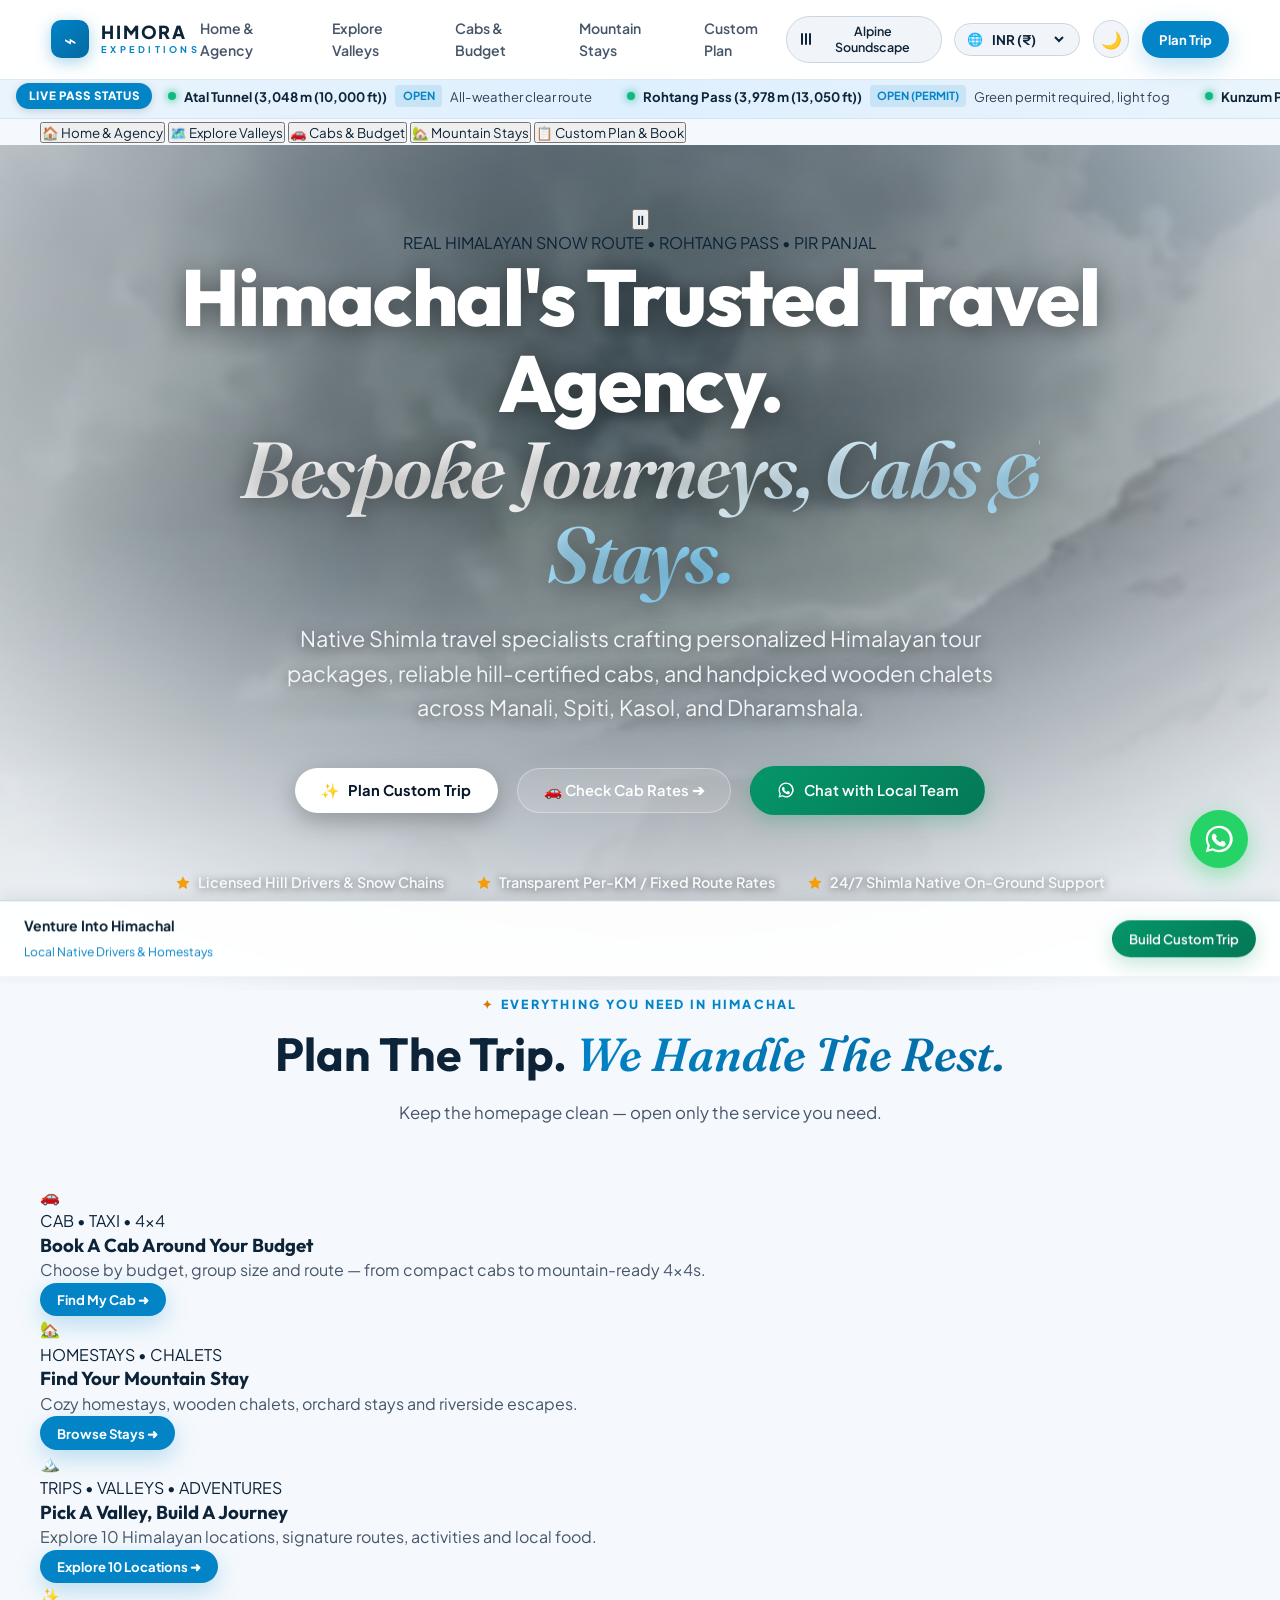
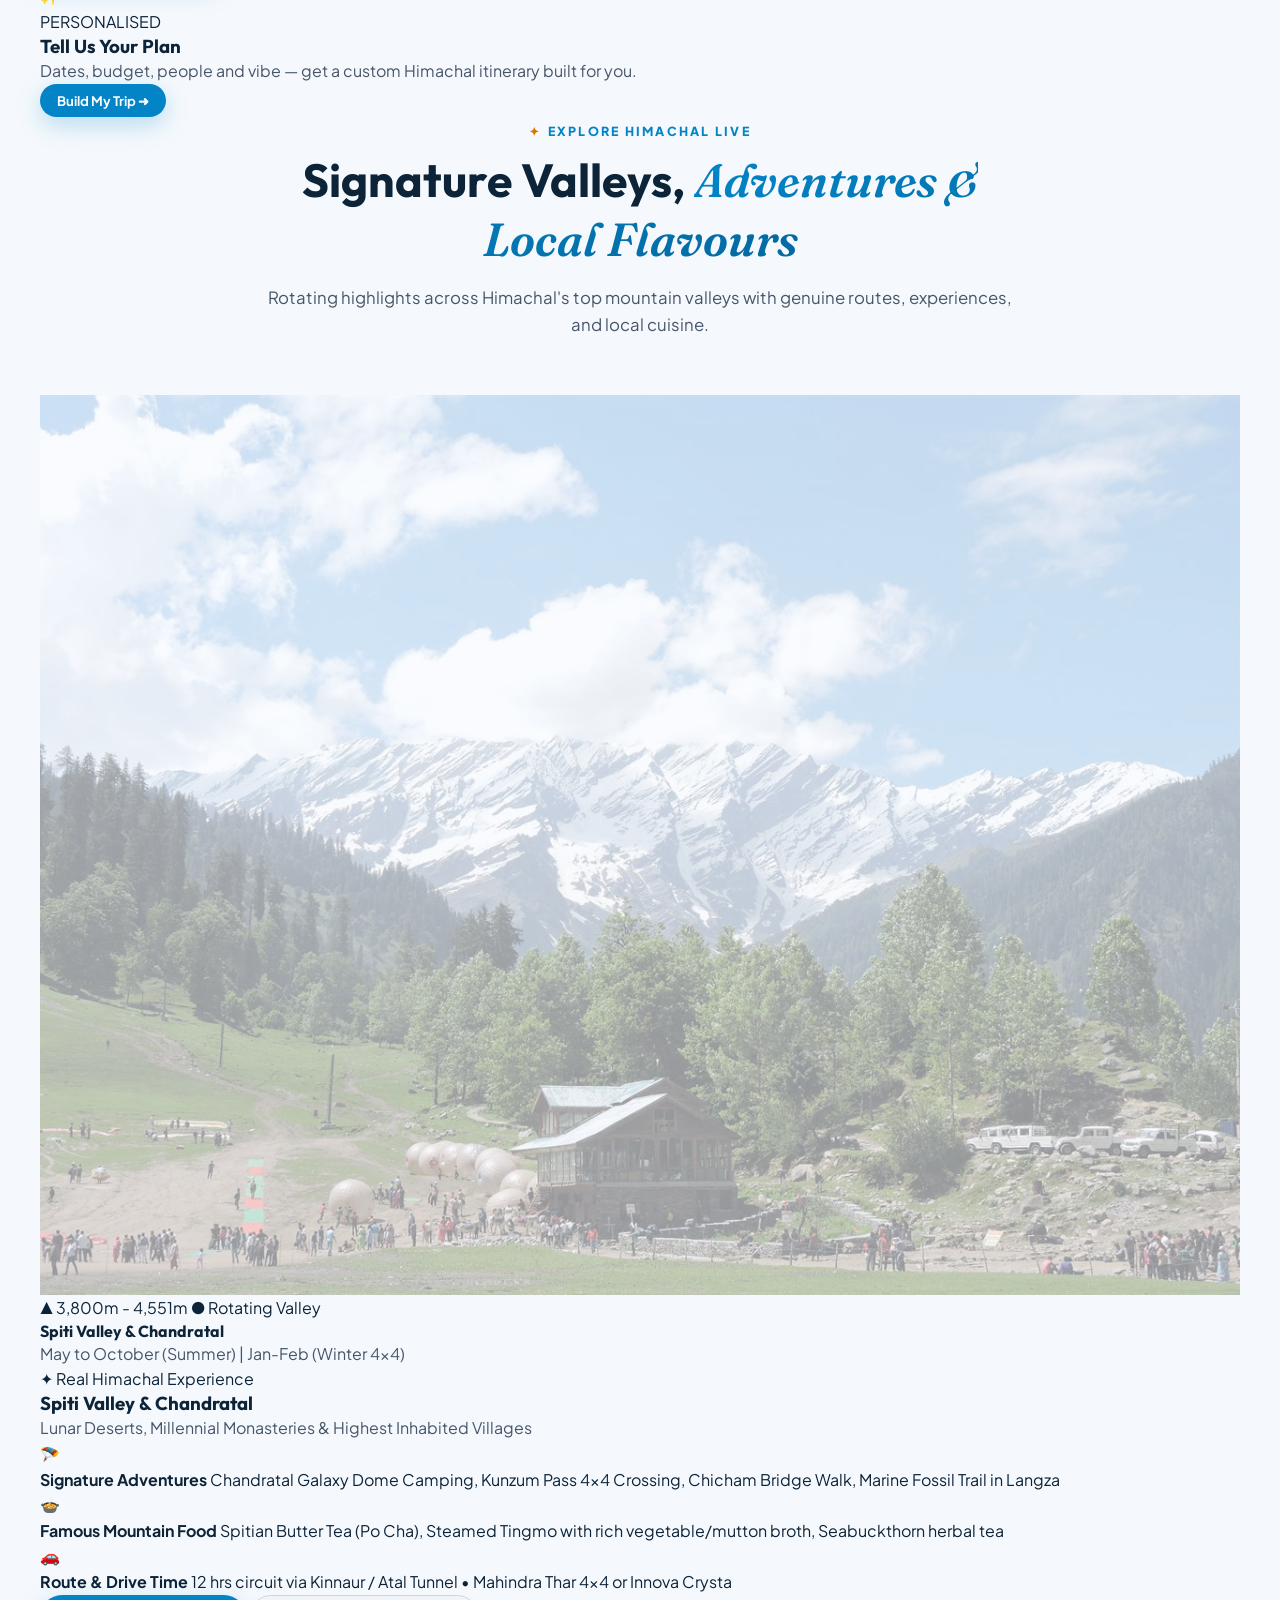
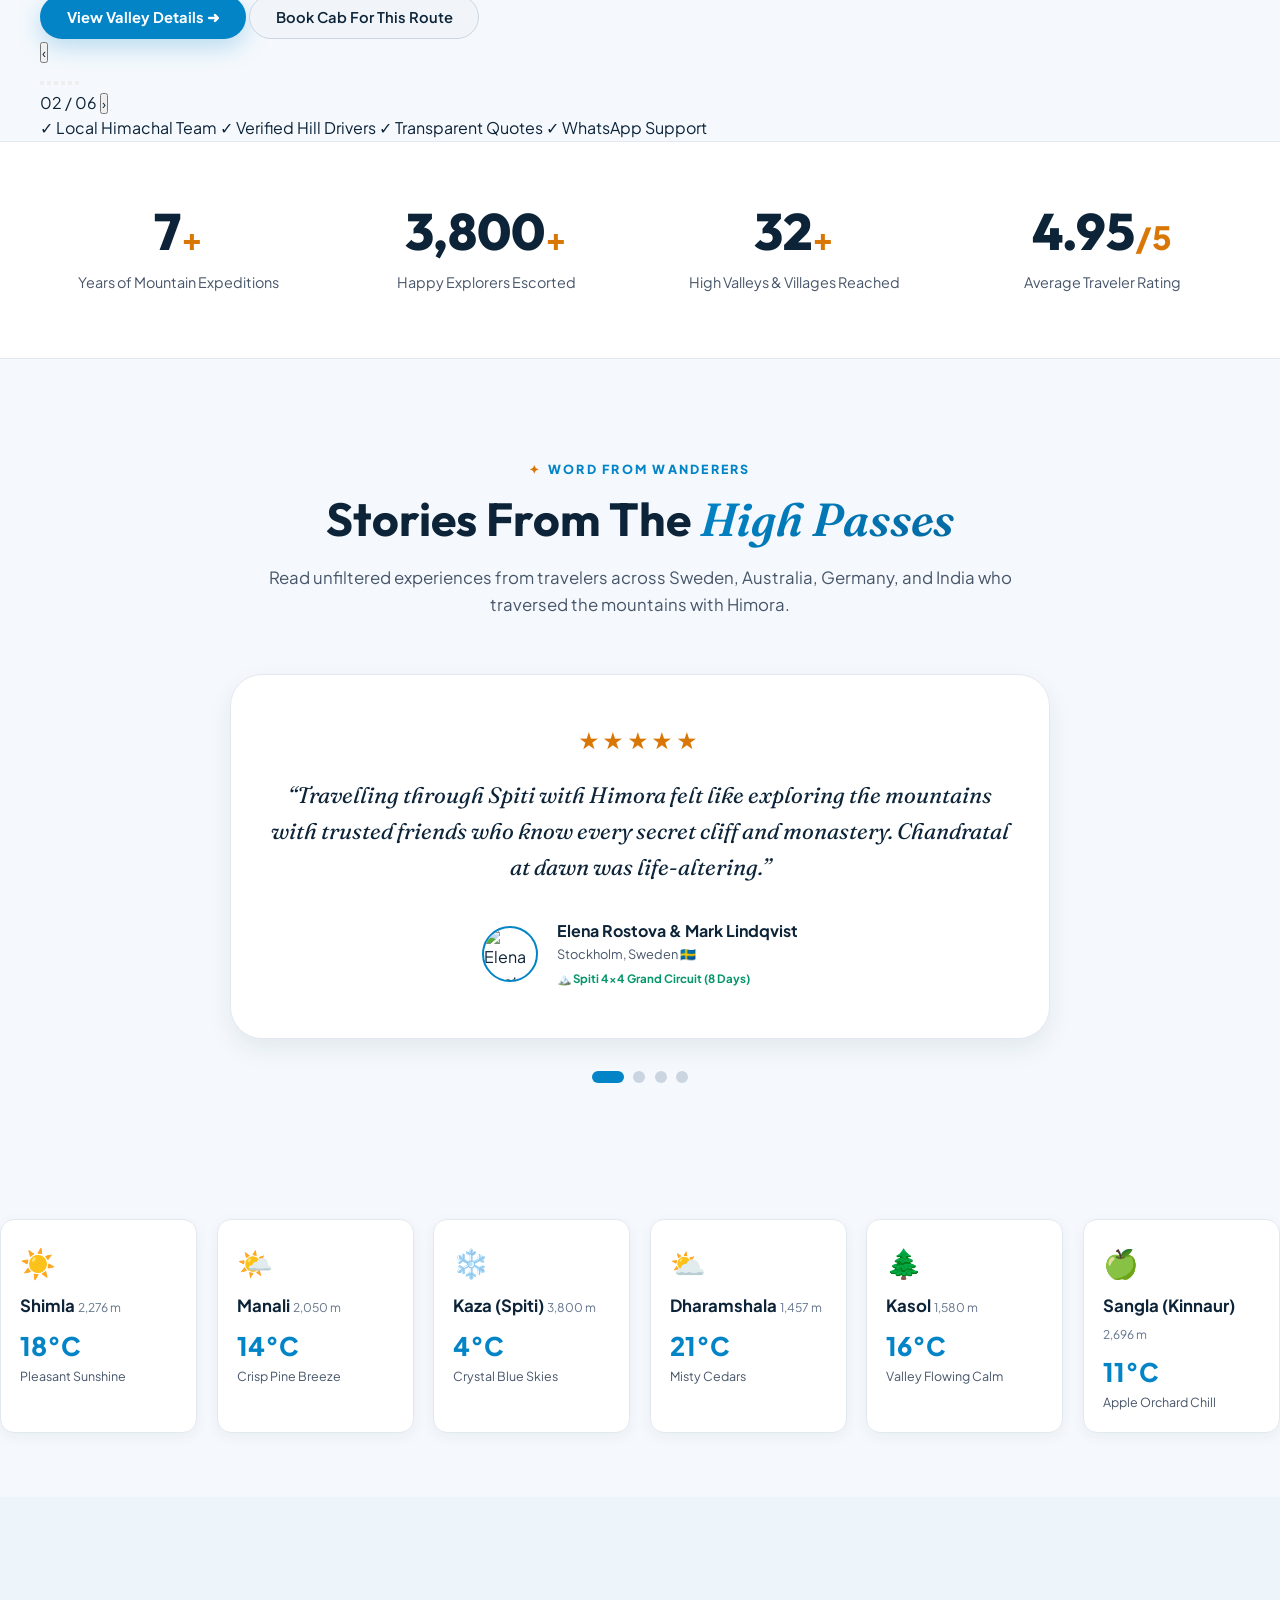
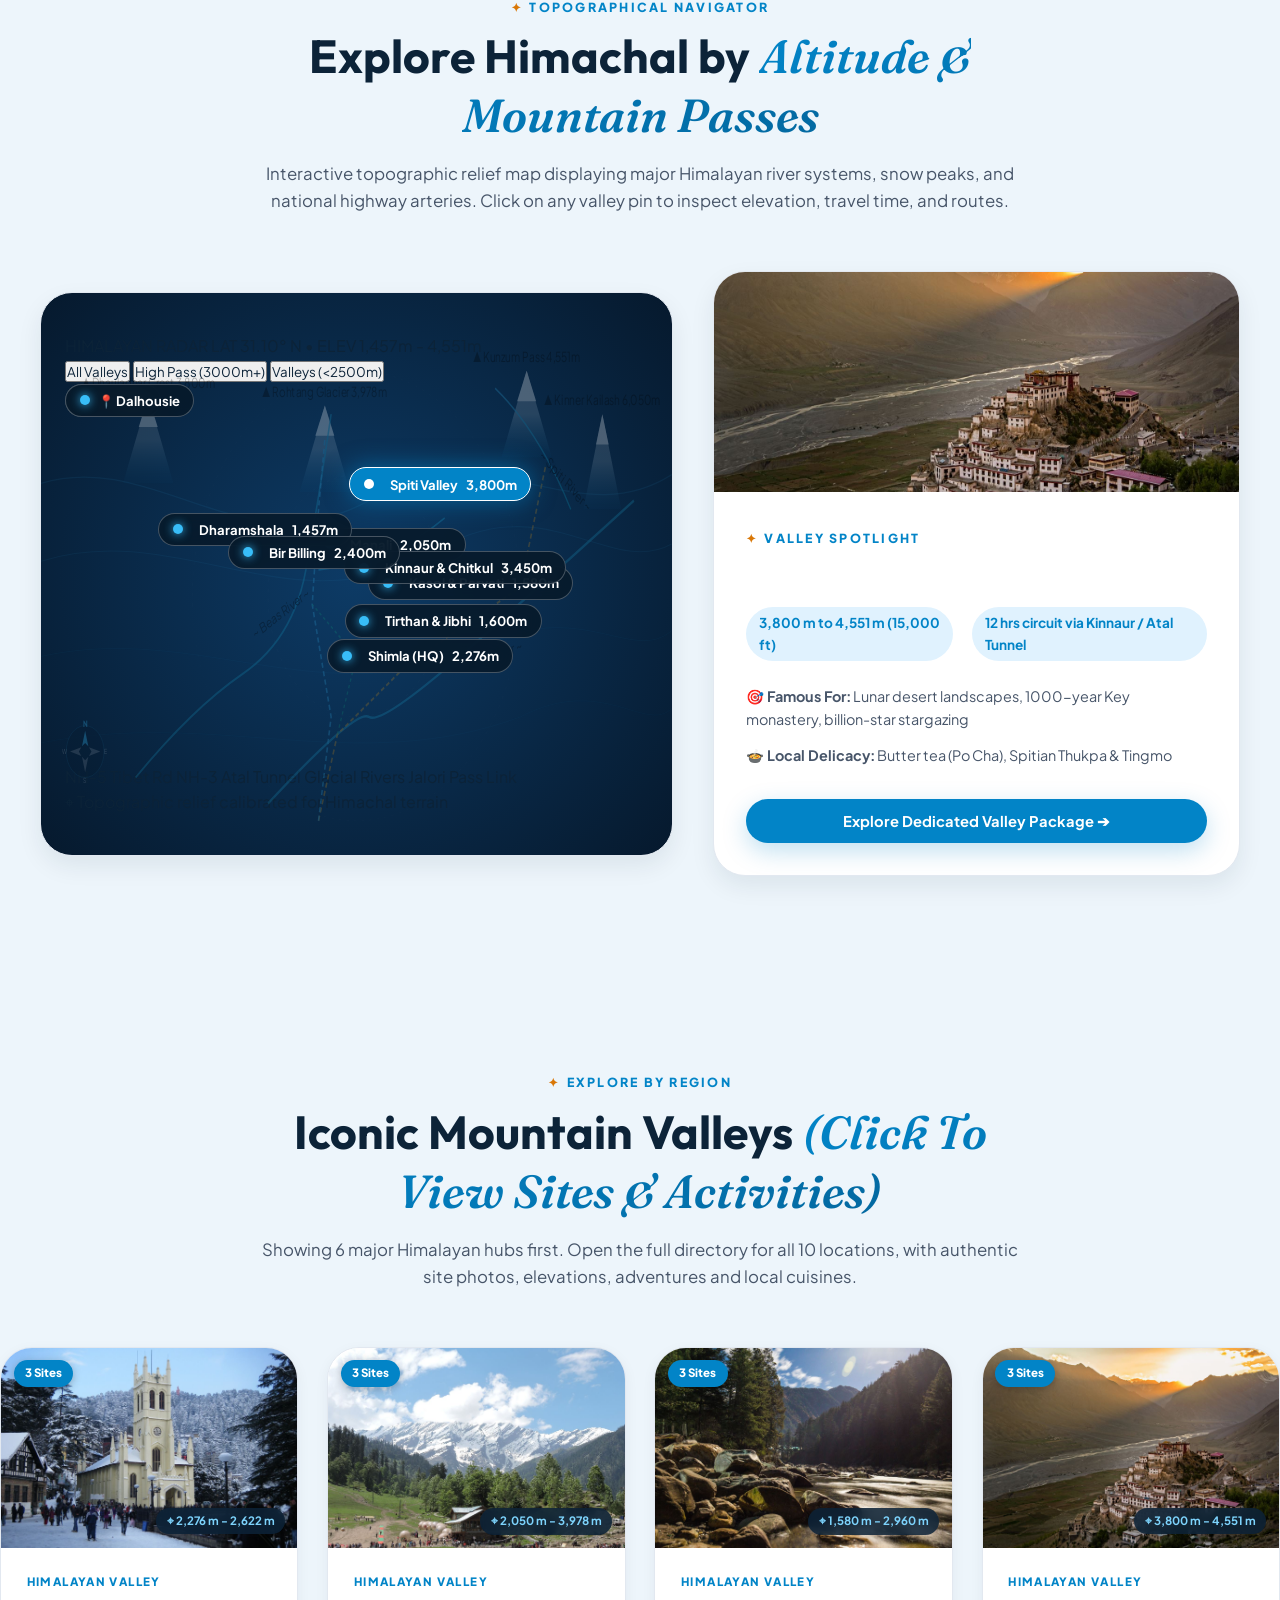
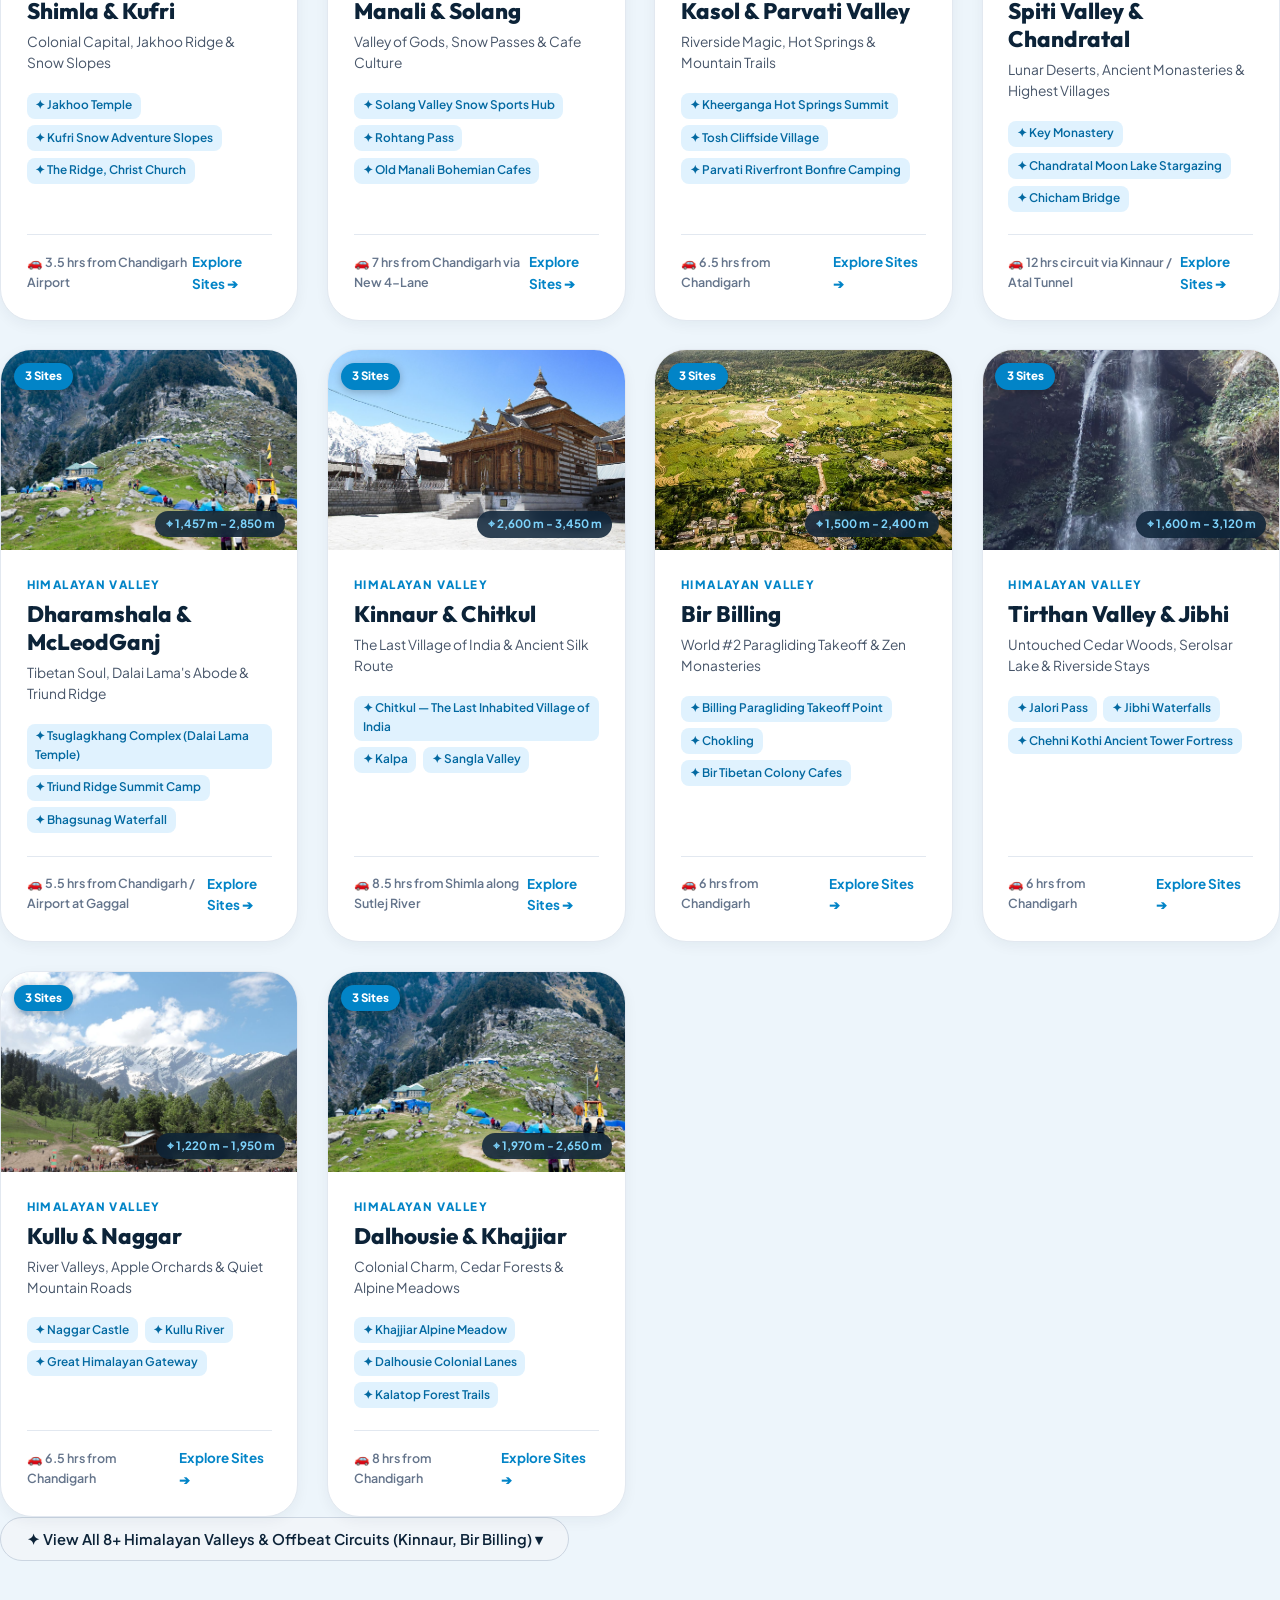
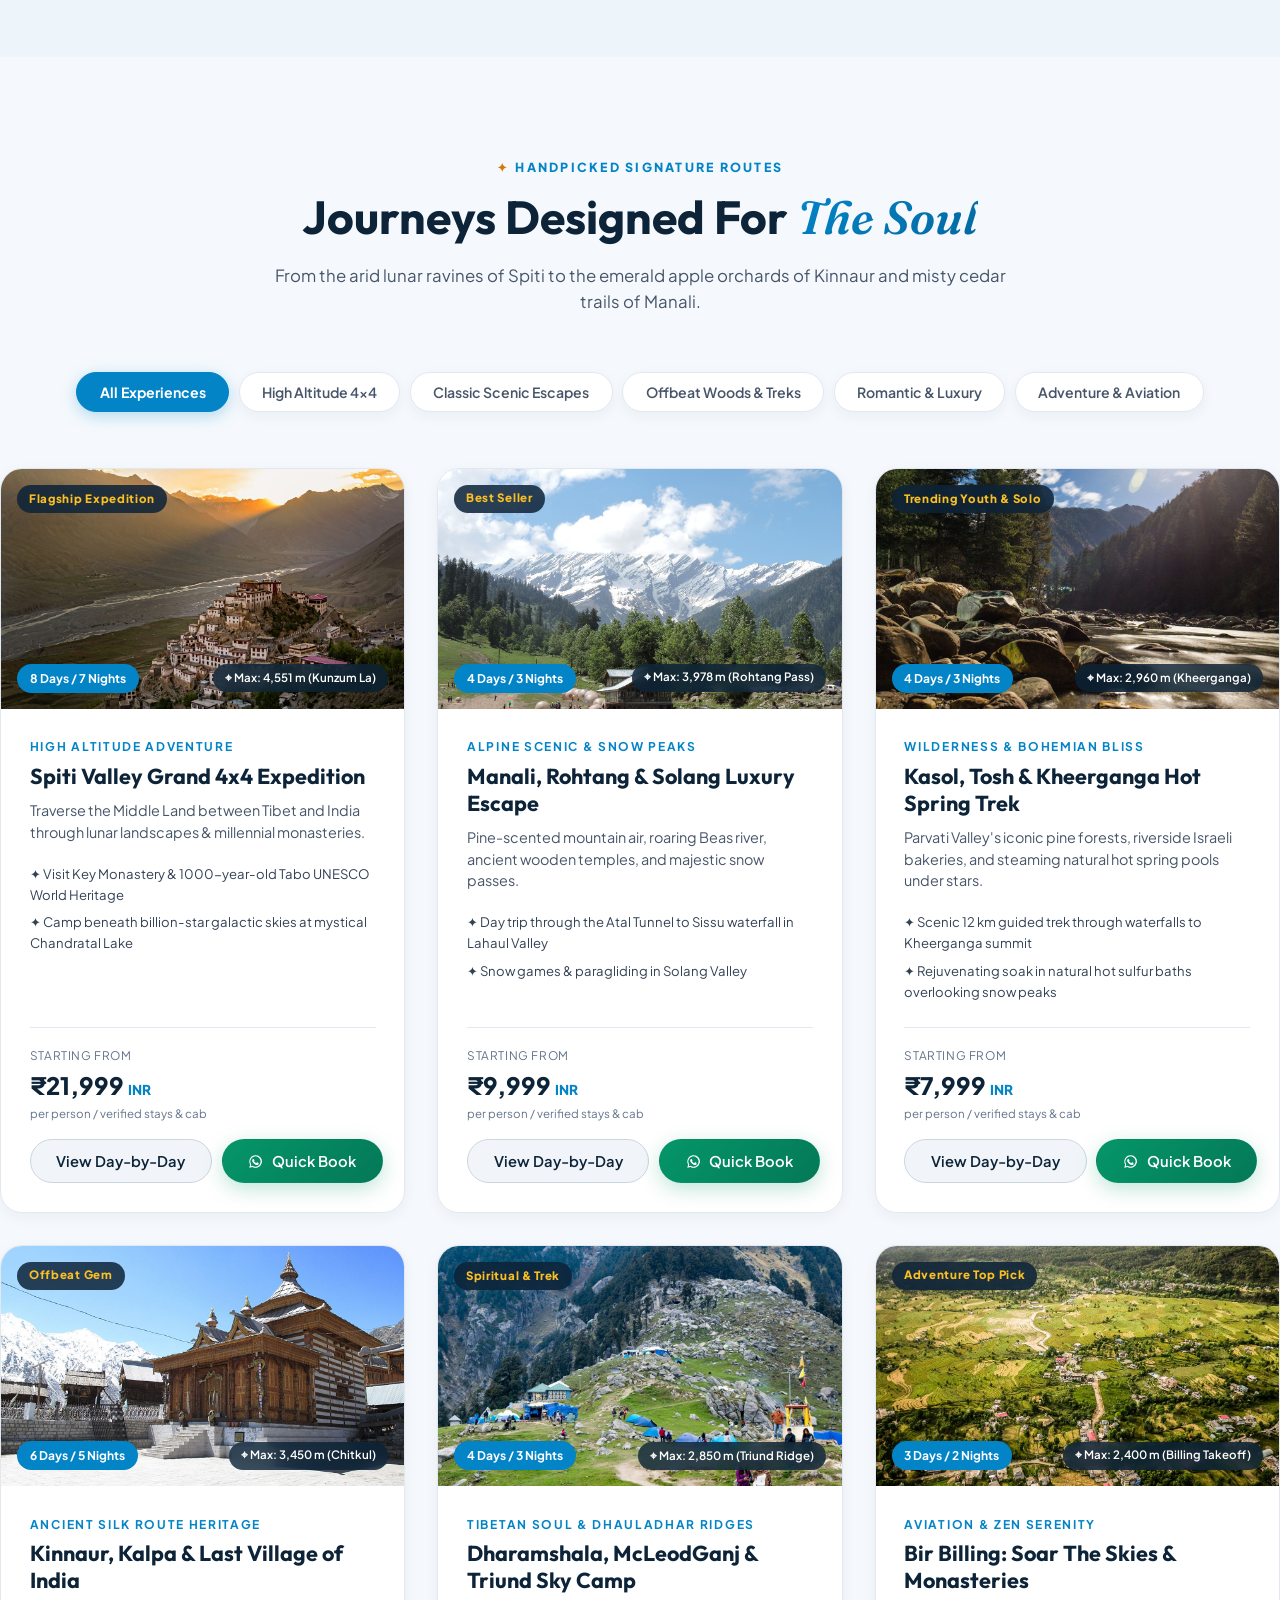
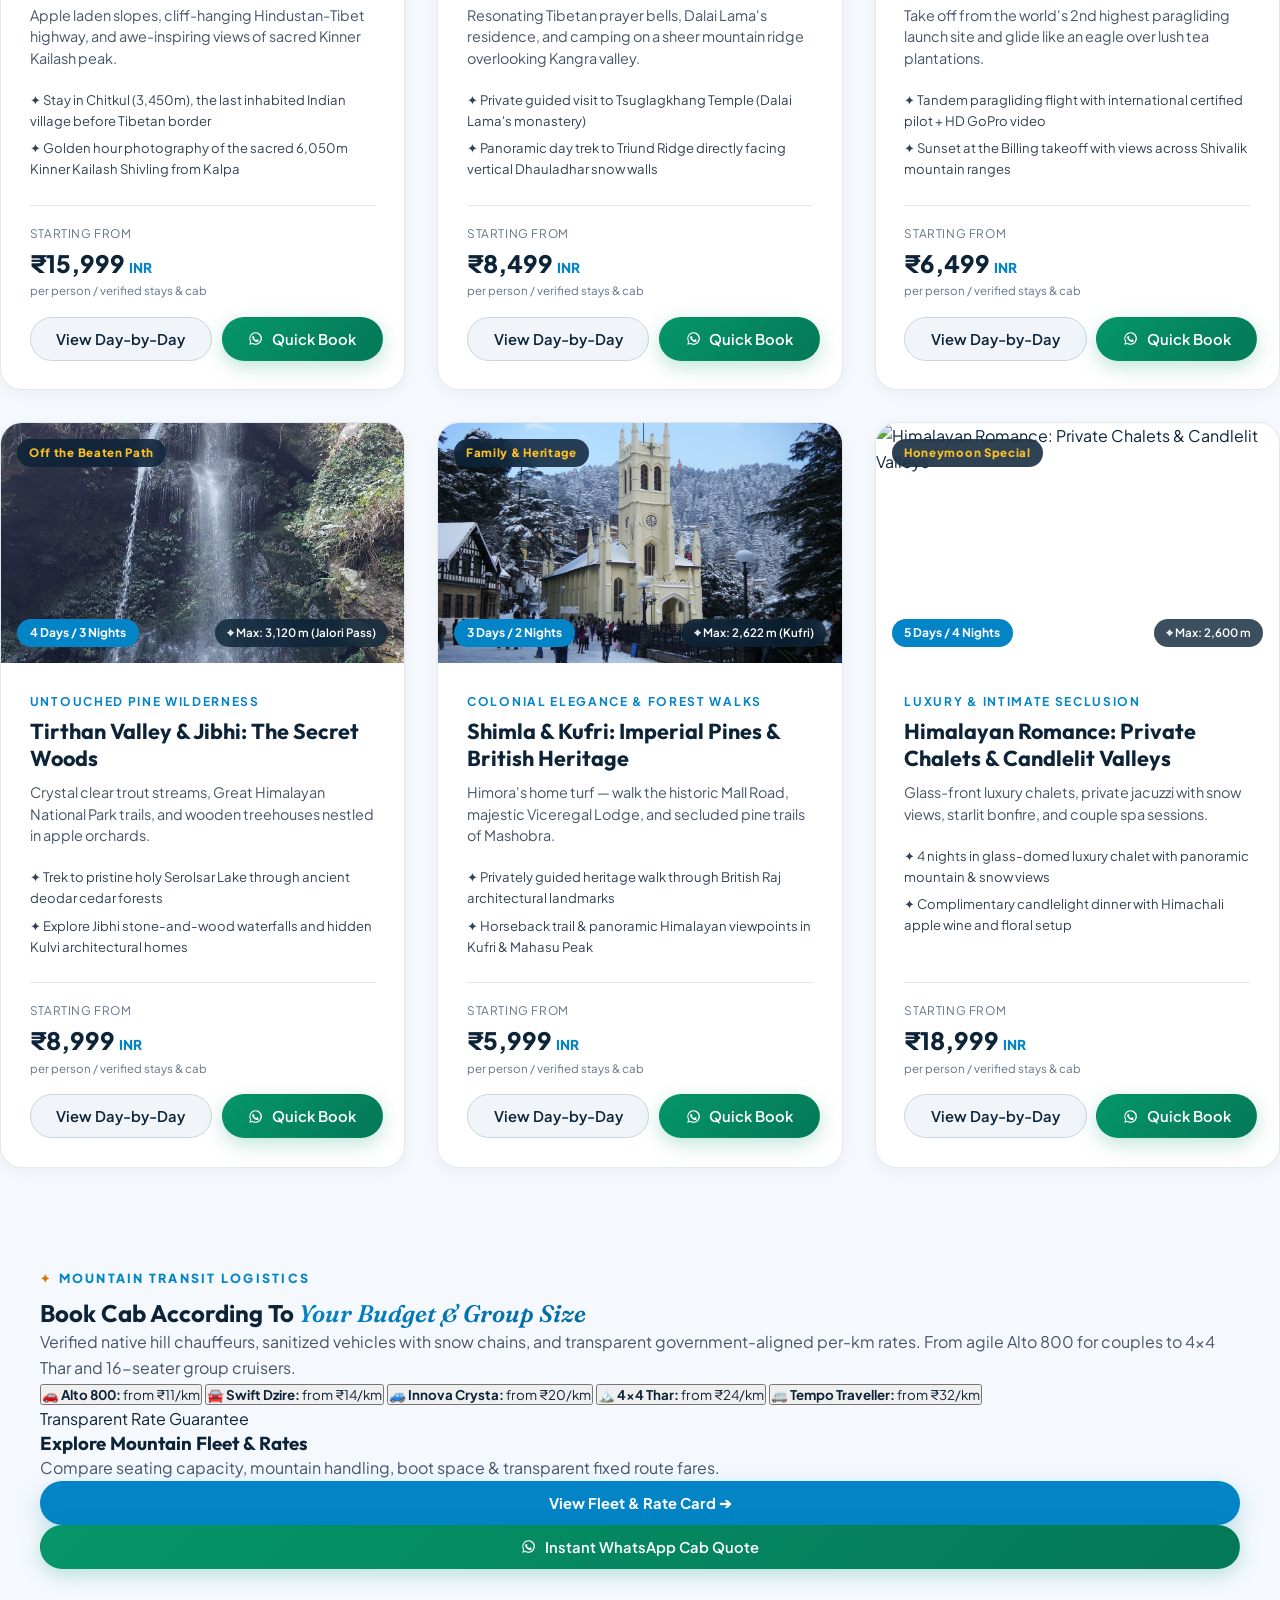
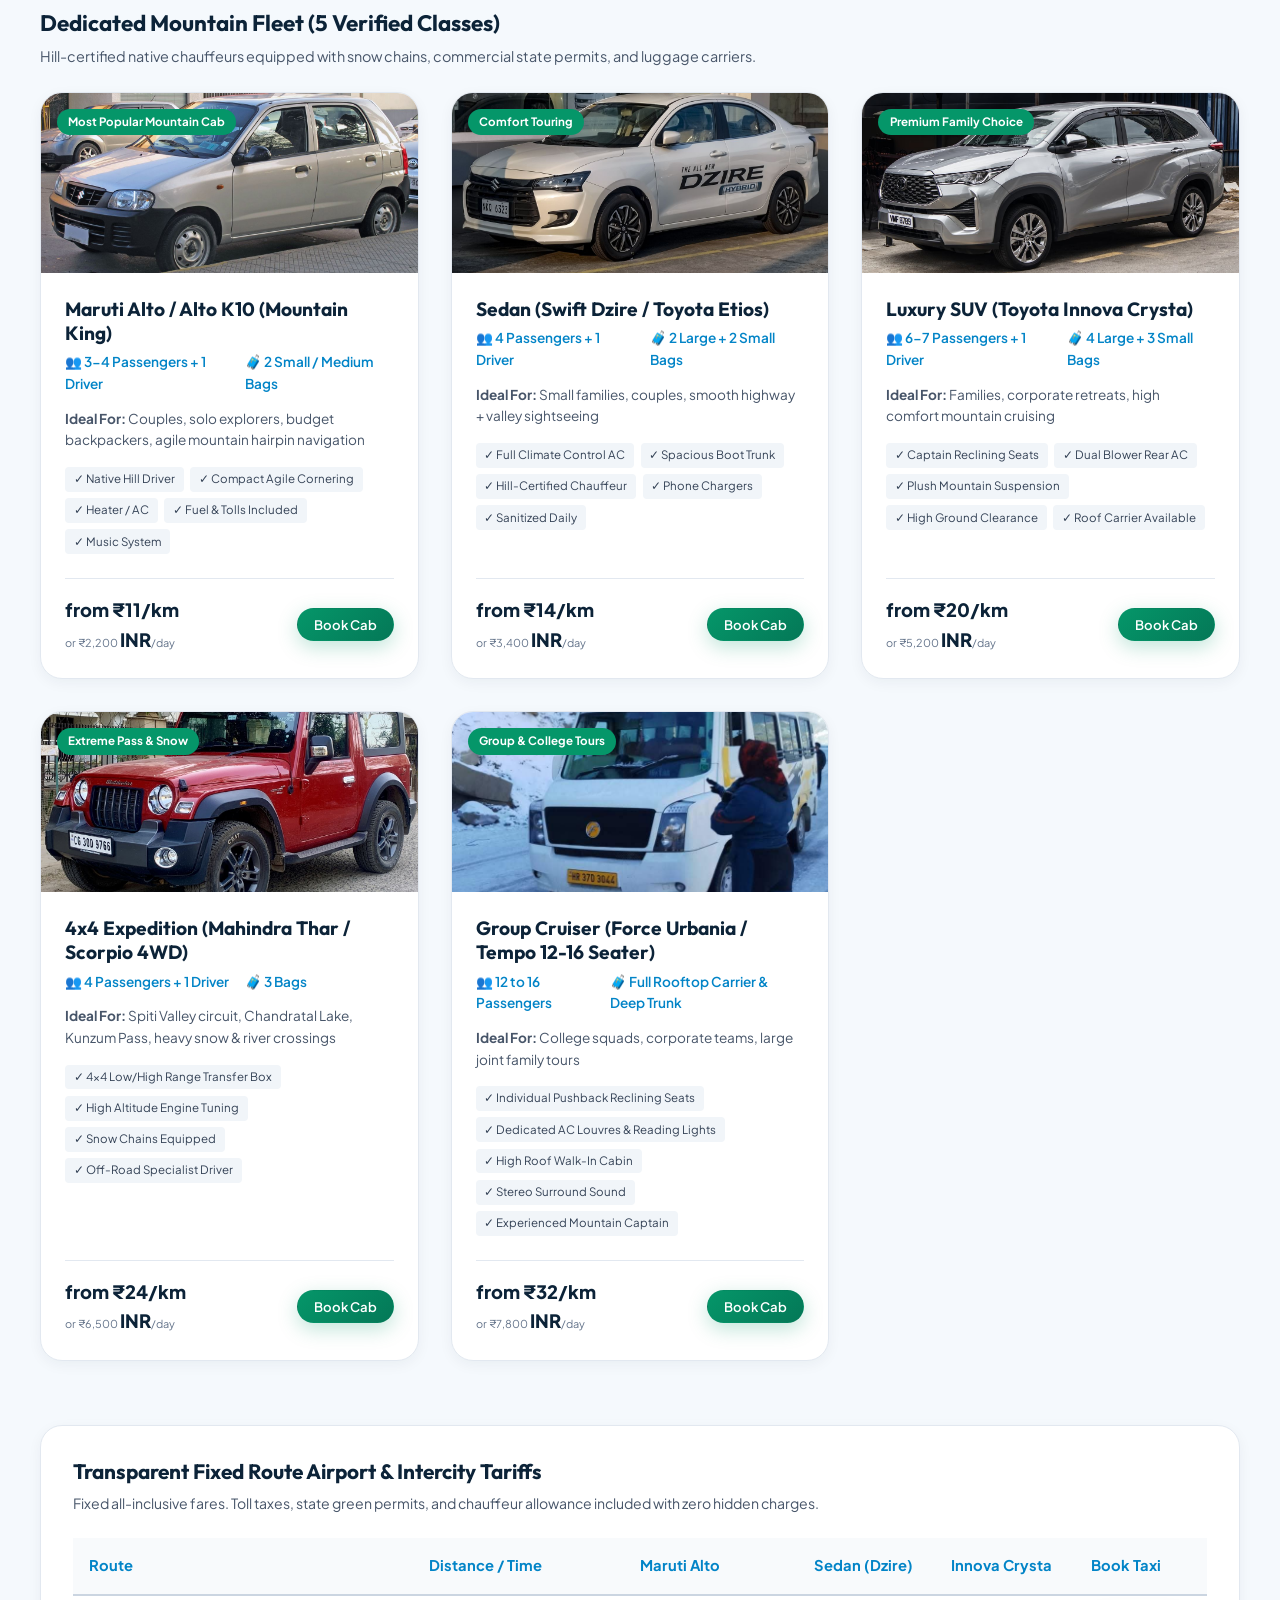
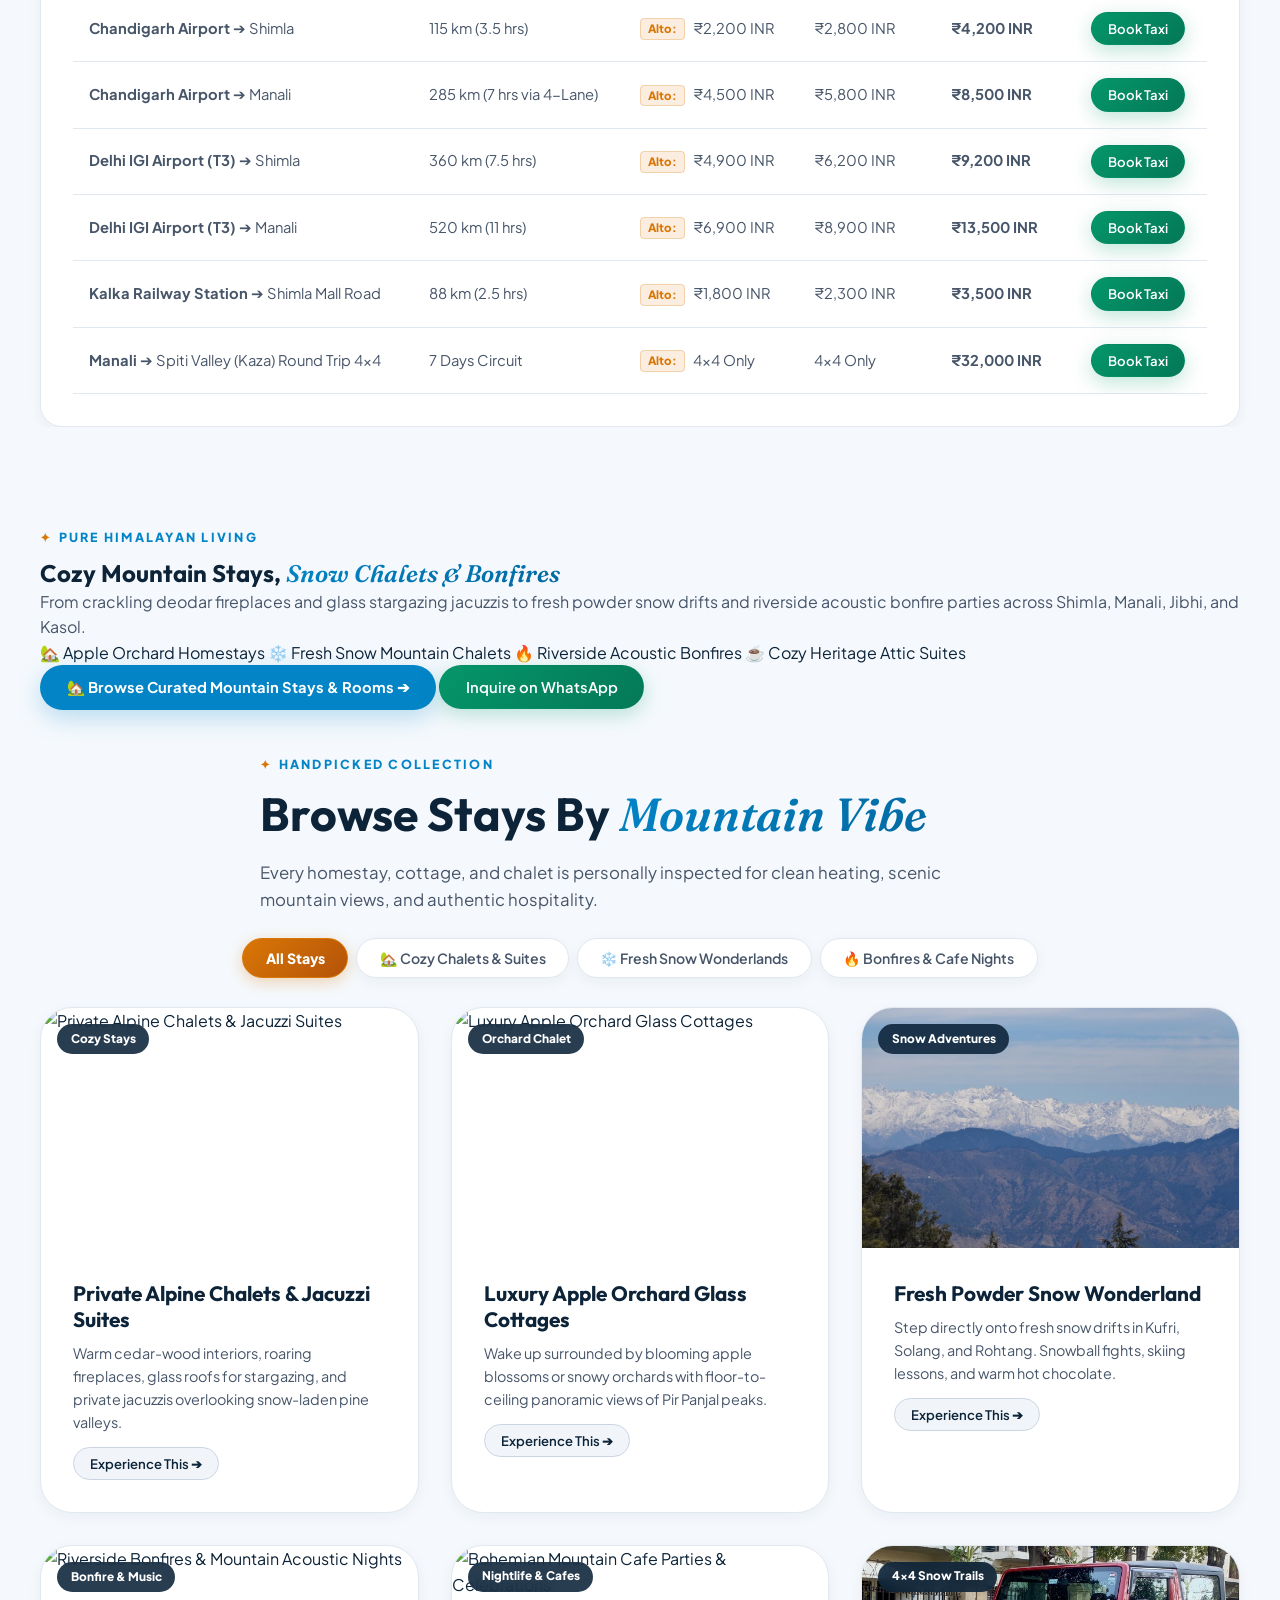
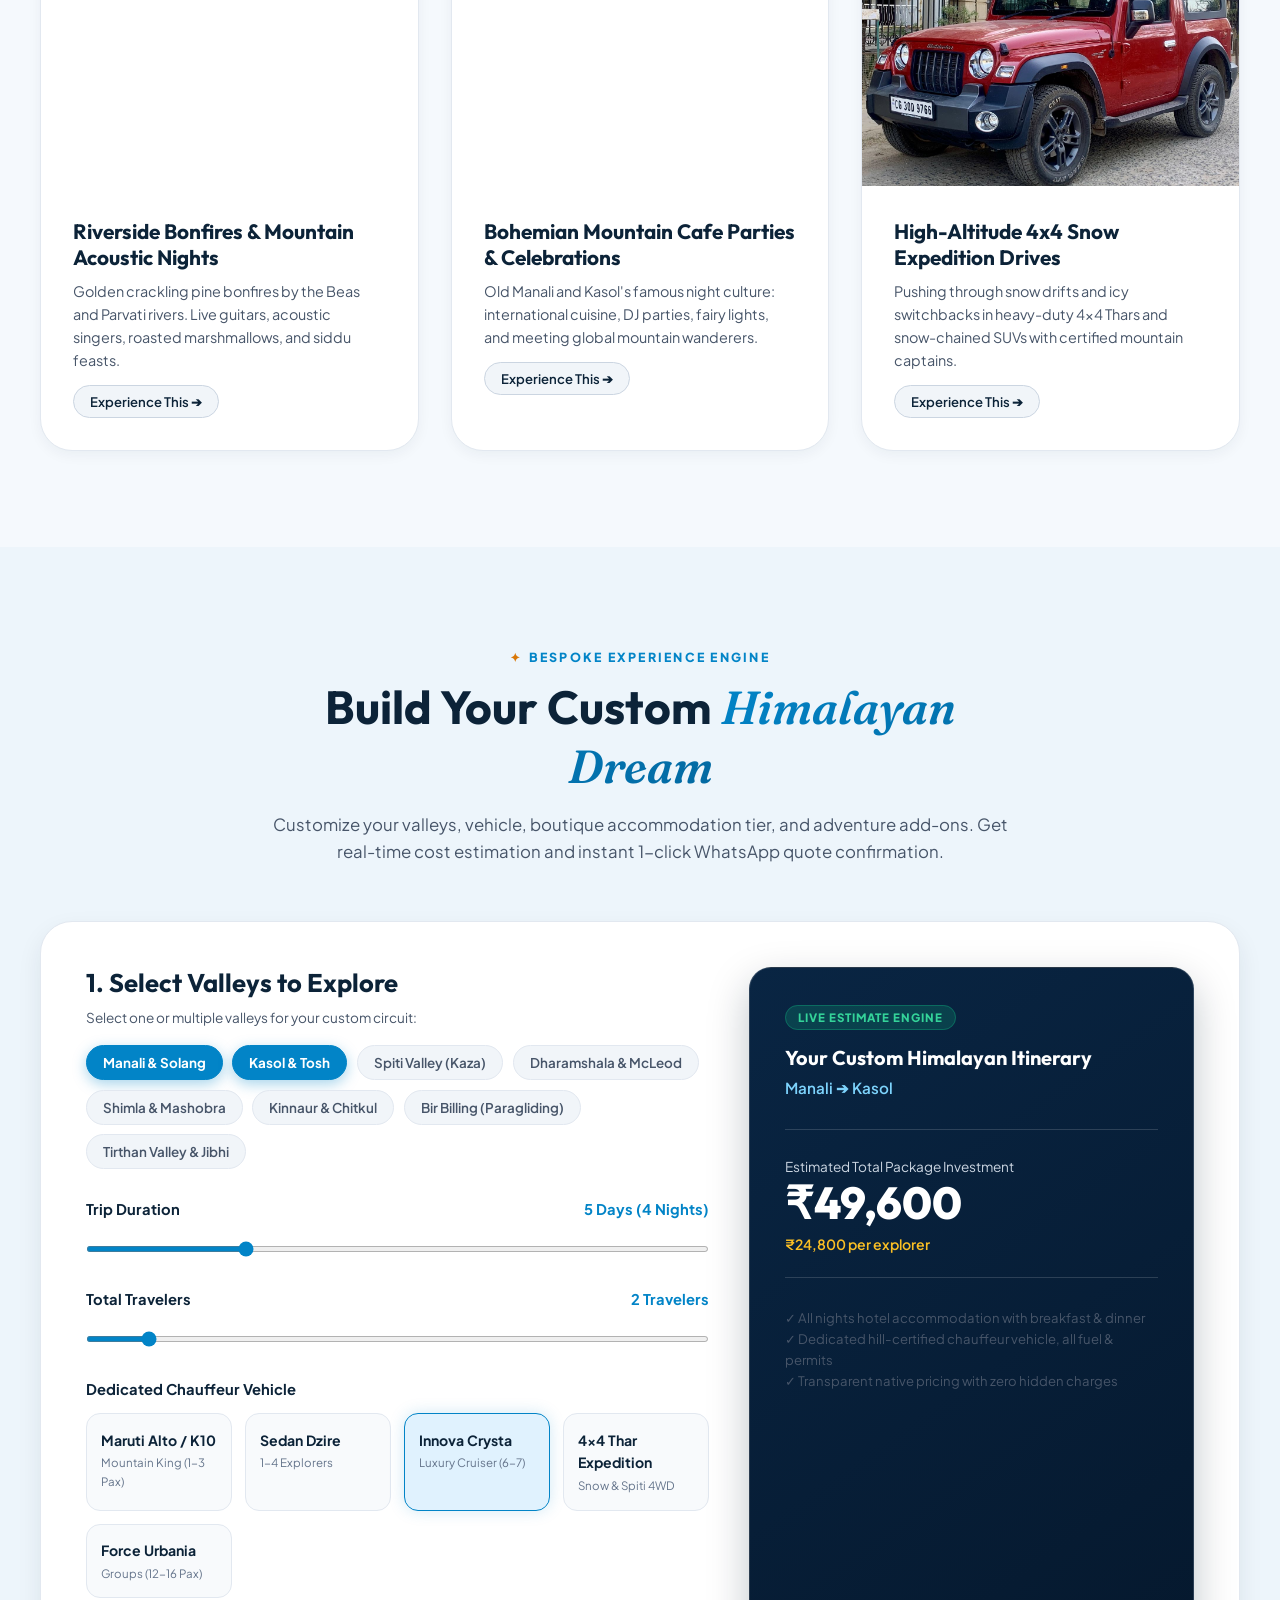
==== commit cd564af8: "Fix video visibility, add auto-changing showcase, high-contrast tab pills & cache-busting v3.5" ====
--- a/index.html
+++ b/index.html
@@ -11,7 +11,7 @@
   <link rel="preconnect" href="https://fonts.gstatic.com" crossorigin>
   <link href="https://fonts.googleapis.com/css2?family=Fraunces:ital,opsz,wght@0,9..144,400;0,9..144,600;0,9..144,700;1,9..144,500;1,9..144,600&family=Outfit:wght@400;500;600;700;800&family=Plus+Jakarta+Sans:wght@400;500;600;700&display=swap" rel="stylesheet">
 
-  <link rel="stylesheet" href="css/main.css">
+  <link rel="stylesheet" href="css/main.css?v=3.5">
 </head>
 <body>
 
@@ -115,7 +115,6 @@
           <video id="heroVideo" class="hero-cinematic-video" autoplay muted loop playsinline preload="auto" poster="images/landmarks/rohtang.jpg">
             <source src="assets/video/himalaya_snow_drive.webm" type="video/webm">
           </video>
-          <img src="images/landmarks/rohtang.jpg" alt="Rohtang Pass High Himalayas" class="hero-cinematic-bg hero-video-fallback" fetchpriority="high" decoding="async">
         </div>
         <div class="hero-gradient-overlay"></div>
         <button class="hero-video-toggle" id="heroVideoToggle" aria-label="Pause/Play Video" title="Pause/Play Himalayan Snow Drive Video">⏸</button>
@@ -208,6 +207,98 @@
                 <button class="btn btn-solid btn-sm" data-switch-tab="booking">Build My Trip ➜</button>
               </div>
             </article>
+          </div>
+        </div>
+      </section>
+
+      <!-- 2B. AUTO-CHANGING LOCATION & ADVENTURE SHOWCASE -->
+      <section class="agency-showcase-section" id="agencyShowcaseContainer">
+        <div class="container">
+          <div class="section-head compact-section-head">
+            <span class="section-tag">Explore Himachal Live</span>
+            <h2>Signature Valleys, <strong>Adventures &amp; Local Flavours</strong></h2>
+            <p>Rotating highlights across Himachal's top mountain valleys with genuine routes, experiences, and local cuisine.</p>
+          </div>
+
+          <div class="agency-showcase-card">
+            <div class="showcase-progress-wrap">
+              <div class="showcase-progress-bar" id="showcaseProgressBar"></div>
+            </div>
+
+            <div class="showcase-layout">
+              <!-- Left: Media -->
+              <div class="showcase-media">
+                <img id="showcaseImg" class="showcase-img" src="images/landmarks/solang.jpg" alt="Manali" loading="eager">
+                <div class="showcase-media-overlay"></div>
+                <div class="showcase-floating-badges">
+                  <span class="showcase-alt-badge" id="showcaseAlt">▲ 2,050m - 3,978m</span>
+                  <span class="showcase-live-tag">● Rotating Valley</span>
+                </div>
+                <div class="showcase-media-caption">
+                  <h4 id="showcaseCapTitle">Manali &amp; Rohtang Pass</h4>
+                  <p id="showcaseCapSub">Year-Round (Dec-Feb for Heavy Snow)</p>
+                </div>
+              </div>
+
+              <!-- Right: Content & Adventure/Food Highlights -->
+              <div class="showcase-body">
+                <div>
+                  <span class="showcase-eyebrow">✦ Real Himachal Experience</span>
+                  <h3 id="showcaseTitle">Manali &amp; Solang Alpine Valley</h3>
+                  <p class="showcase-tagline" id="showcaseTagline">High Snow Glaciers, Rohtang Pass &amp; Bohemian Riverside Cafes</p>
+
+                  <div class="showcase-features-stack">
+                    <div class="showcase-feature-item">
+                      <div class="showcase-feat-icon">🪂</div>
+                      <div class="showcase-feat-text">
+                        <strong>Signature Adventures</strong>
+                        <span id="showcaseAdvText">Snow Skiing at Solang, Rohtang Snowmobiling, Tandem Paragliding, Beas River Rafting, ATV Quad Biking</span>
+                      </div>
+                    </div>
+
+                    <div class="showcase-feature-item">
+                      <div class="showcase-feat-icon">🍲</div>
+                      <div class="showcase-feat-text">
+                        <strong>Famous Mountain Food</strong>
+                        <span id="showcaseFoodText">Authentic Himachali Siddu with hot pure ghee, Wood-smoked Beas river trout, Bohemian cafes in Old Manali</span>
+                      </div>
+                    </div>
+
+                    <div class="showcase-feature-item">
+                      <div class="showcase-feat-icon">🚗</div>
+                      <div class="showcase-feat-text">
+                        <strong>Route &amp; Drive Time</strong>
+                        <span id="showcaseDriveText">7 hrs from Chandigarh via NH-3 Expressway • Swift Dzire or Innova Crysta</span>
+                      </div>
+                    </div>
+                  </div>
+                </div>
+
+                <div class="showcase-bottom-area">
+                  <div class="showcase-actions">
+                    <button class="btn btn-solid" id="showcaseDetailsBtn">View Valley Details ➜</button>
+                    <button class="btn btn-outline" id="showcaseBookCabBtn">Book Cab For This Route</button>
+                  </div>
+
+                  <div class="showcase-controls-bar">
+                    <button class="showcase-nav-btn" id="showcasePrevBtn" aria-label="Previous Location">‹</button>
+                    
+                    <div class="showcase-dots">
+                      <button class="showcase-dot is-active" onclick="selectShowcaseSlide(0)" aria-label="Slide 1"></button>
+                      <button class="showcase-dot" onclick="selectShowcaseSlide(1)" aria-label="Slide 2"></button>
+                      <button class="showcase-dot" onclick="selectShowcaseSlide(2)" aria-label="Slide 3"></button>
+                      <button class="showcase-dot" onclick="selectShowcaseSlide(3)" aria-label="Slide 4"></button>
+                      <button class="showcase-dot" onclick="selectShowcaseSlide(4)" aria-label="Slide 5"></button>
+                      <button class="showcase-dot" onclick="selectShowcaseSlide(5)" aria-label="Slide 6"></button>
+                    </div>
+
+                    <span class="showcase-counter" id="showcaseCounter">01 / 06</span>
+
+                    <button class="showcase-nav-btn" id="showcaseNextBtn" aria-label="Next Location">›</button>
+                  </div>
+                </div>
+              </div>
+            </div>
           </div>
         </div>
       </section>
@@ -1046,10 +1137,10 @@
   </a>
 
   <!-- Scripts -->
-  <script src="js/data.js"></script>
-  <script src="js/soundscape.js"></script>
-  <script src="js/map-visualizer.js"></script>
-  <script src="js/planner.js"></script>
-  <script src="js/app.js"></script>
+  <script src="js/data.js?v=3.5"></script>
+  <script src="js/soundscape.js?v=3.5"></script>
+  <script src="js/map-visualizer.js?v=3.5"></script>
+  <script src="js/planner.js?v=3.5"></script>
+  <script src="js/app.js?v=3.5"></script>
 </body>
 </html>
--- a/css/main.css
+++ b/css/main.css
@@ -3098,42 +3098,53 @@
   display: inline-flex;
   align-items: center;
   gap: 0.55rem;
-  padding: 0.65rem 1.25rem;
+  padding: 0.65rem 1.35rem;
   border-radius: var(--radius-full);
-  border: 1px solid transparent;
-  background: transparent;
-  color: var(--text-muted);
-  font-size: 0.9rem;
+  border: 1.5px solid #cbd5e1;
+  background: #f8fafc;
+  color: #1e293b;
+  font-size: 0.92rem;
   font-weight: 700;
   cursor: pointer;
   transition: all var(--transition-fast);
   flex-shrink: 0;
+  box-shadow: 0 2px 6px rgba(0, 0, 0, 0.06);
+}
+
+body.theme-dark .agency-tab-btn {
+  background: rgba(255, 255, 255, 0.08);
+  border-color: rgba(255, 255, 255, 0.16);
+  color: #f1f5f9;
 }
 
 .agency-tab-btn .tab-icon {
-  font-size: 1.1rem;
+  font-size: 1.15rem;
 }
 
 .agency-tab-btn:hover {
-  color: var(--text-main);
-  background: rgba(2, 132, 199, 0.08);
+  background: #e2e8f0;
+  color: #0284c7;
+  border-color: #94a3b8;
+  transform: translateY(-1px);
 }
 
 body.theme-dark .agency-tab-btn:hover {
-  background: rgba(56, 189, 248, 0.12);
-  color: #fff;
+  background: rgba(56, 189, 248, 0.2);
+  color: #38bdf8;
+  border-color: rgba(56, 189, 248, 0.4);
 }
 
 .agency-tab-btn.is-active {
-  background: linear-gradient(135deg, #0284c7 0%, #0369a1 100%);
-  color: #ffffff;
-  border-color: rgba(255, 255, 255, 0.2);
-  box-shadow: 0 4px 14px rgba(2, 132, 199, 0.35);
+  background: linear-gradient(135deg, #0284c7 0%, #0369a1 100%) !important;
+  color: #ffffff !important;
+  border-color: #0284c7 !important;
+  box-shadow: 0 4px 16px rgba(2, 132, 199, 0.45) !important;
+  transform: translateY(-1px);
 }
 
 body.theme-dark .agency-tab-btn.is-active {
-  background: linear-gradient(135deg, #0284c7 0%, #0ea5e9 100%);
-  box-shadow: 0 4px 16px rgba(14, 165, 233, 0.45);
+  background: linear-gradient(135deg, #0284c7 0%, #0ea5e9 100%) !important;
+  box-shadow: 0 4px 18px rgba(14, 165, 233, 0.55) !important;
 }
 
 /* Tab Panels */
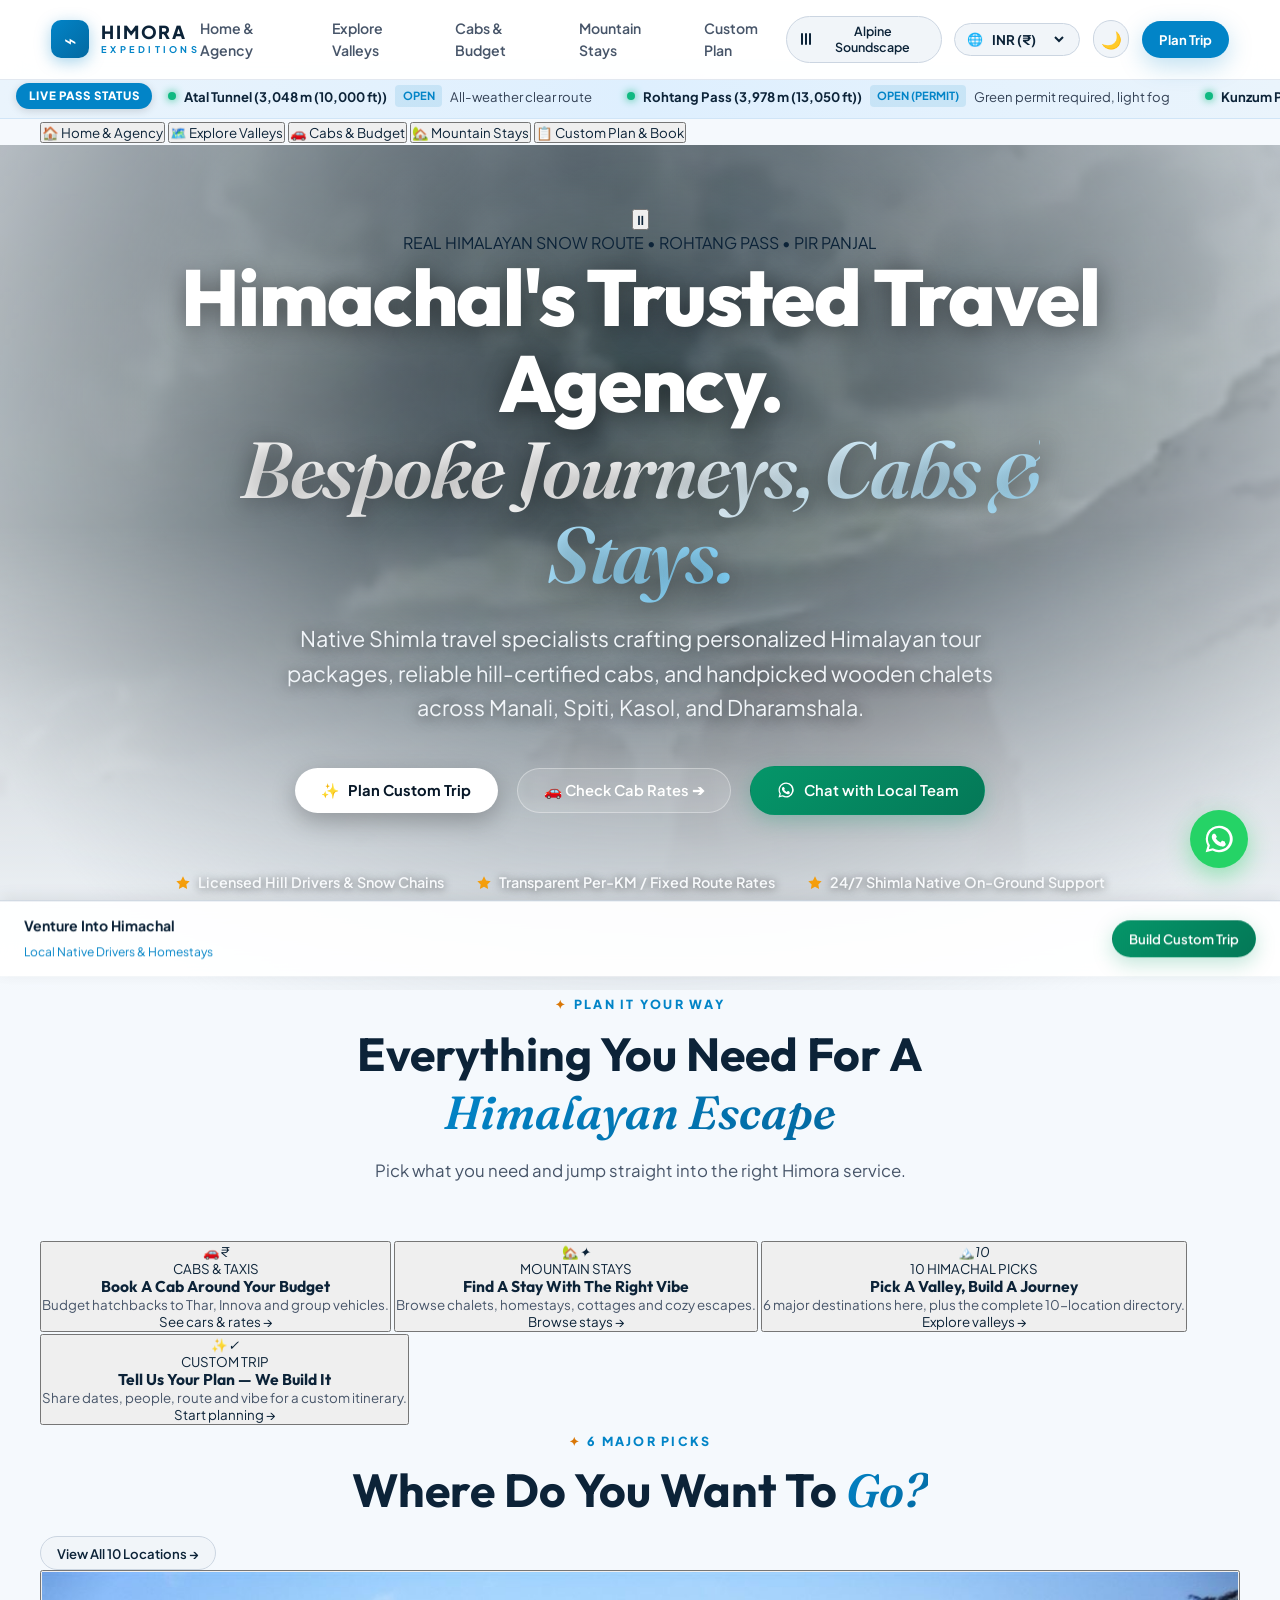
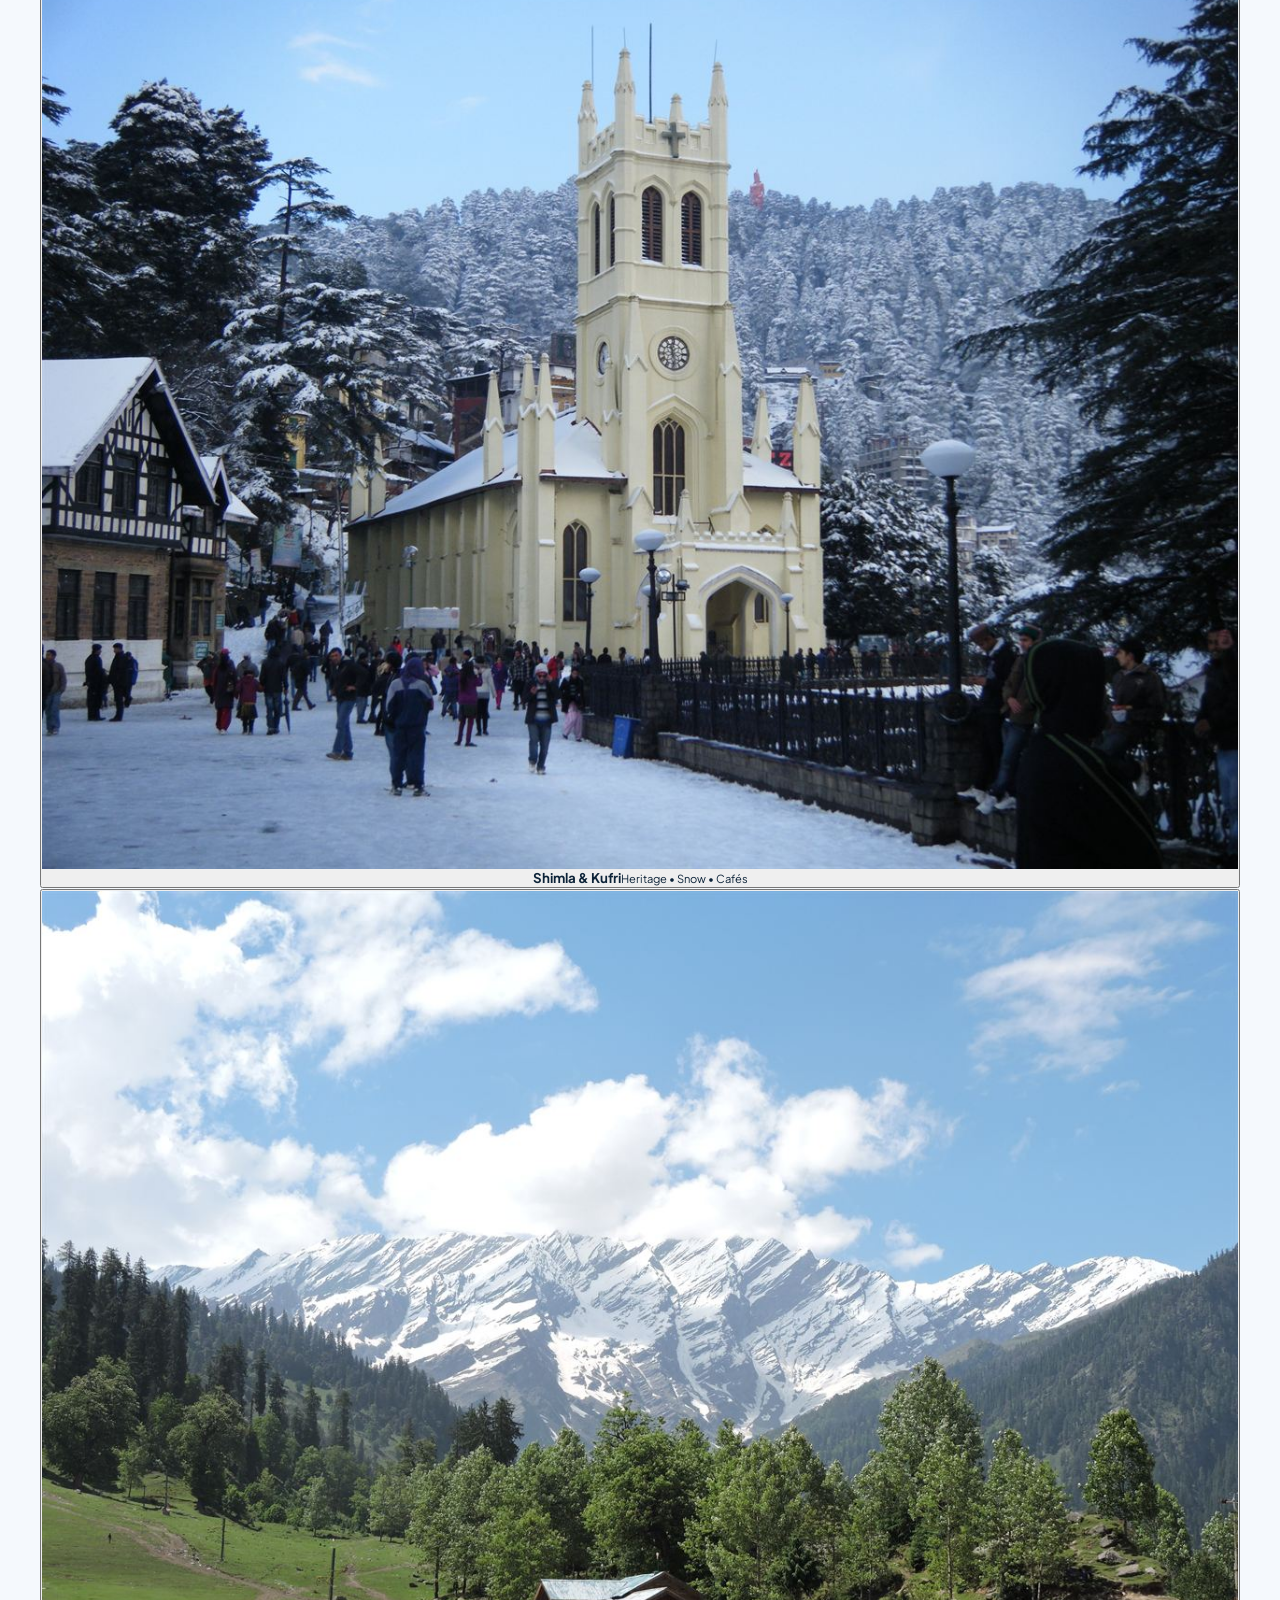
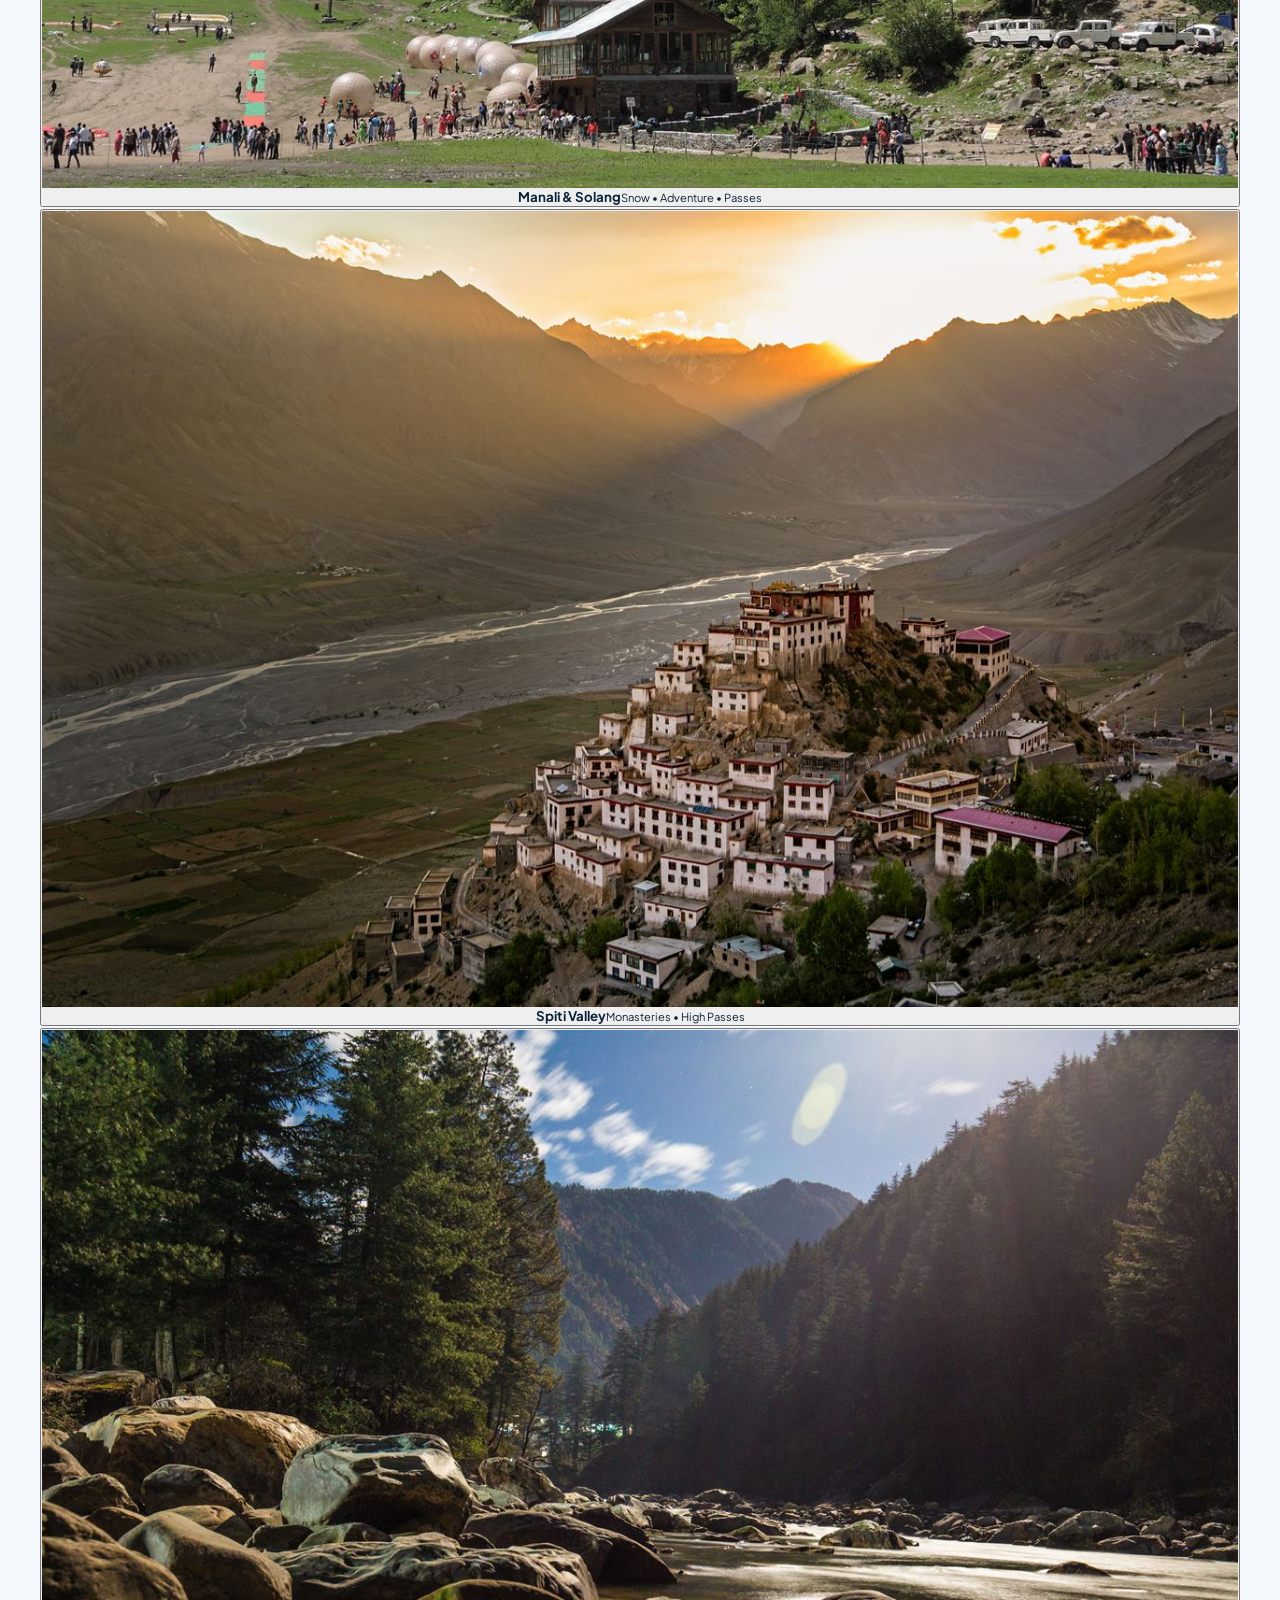
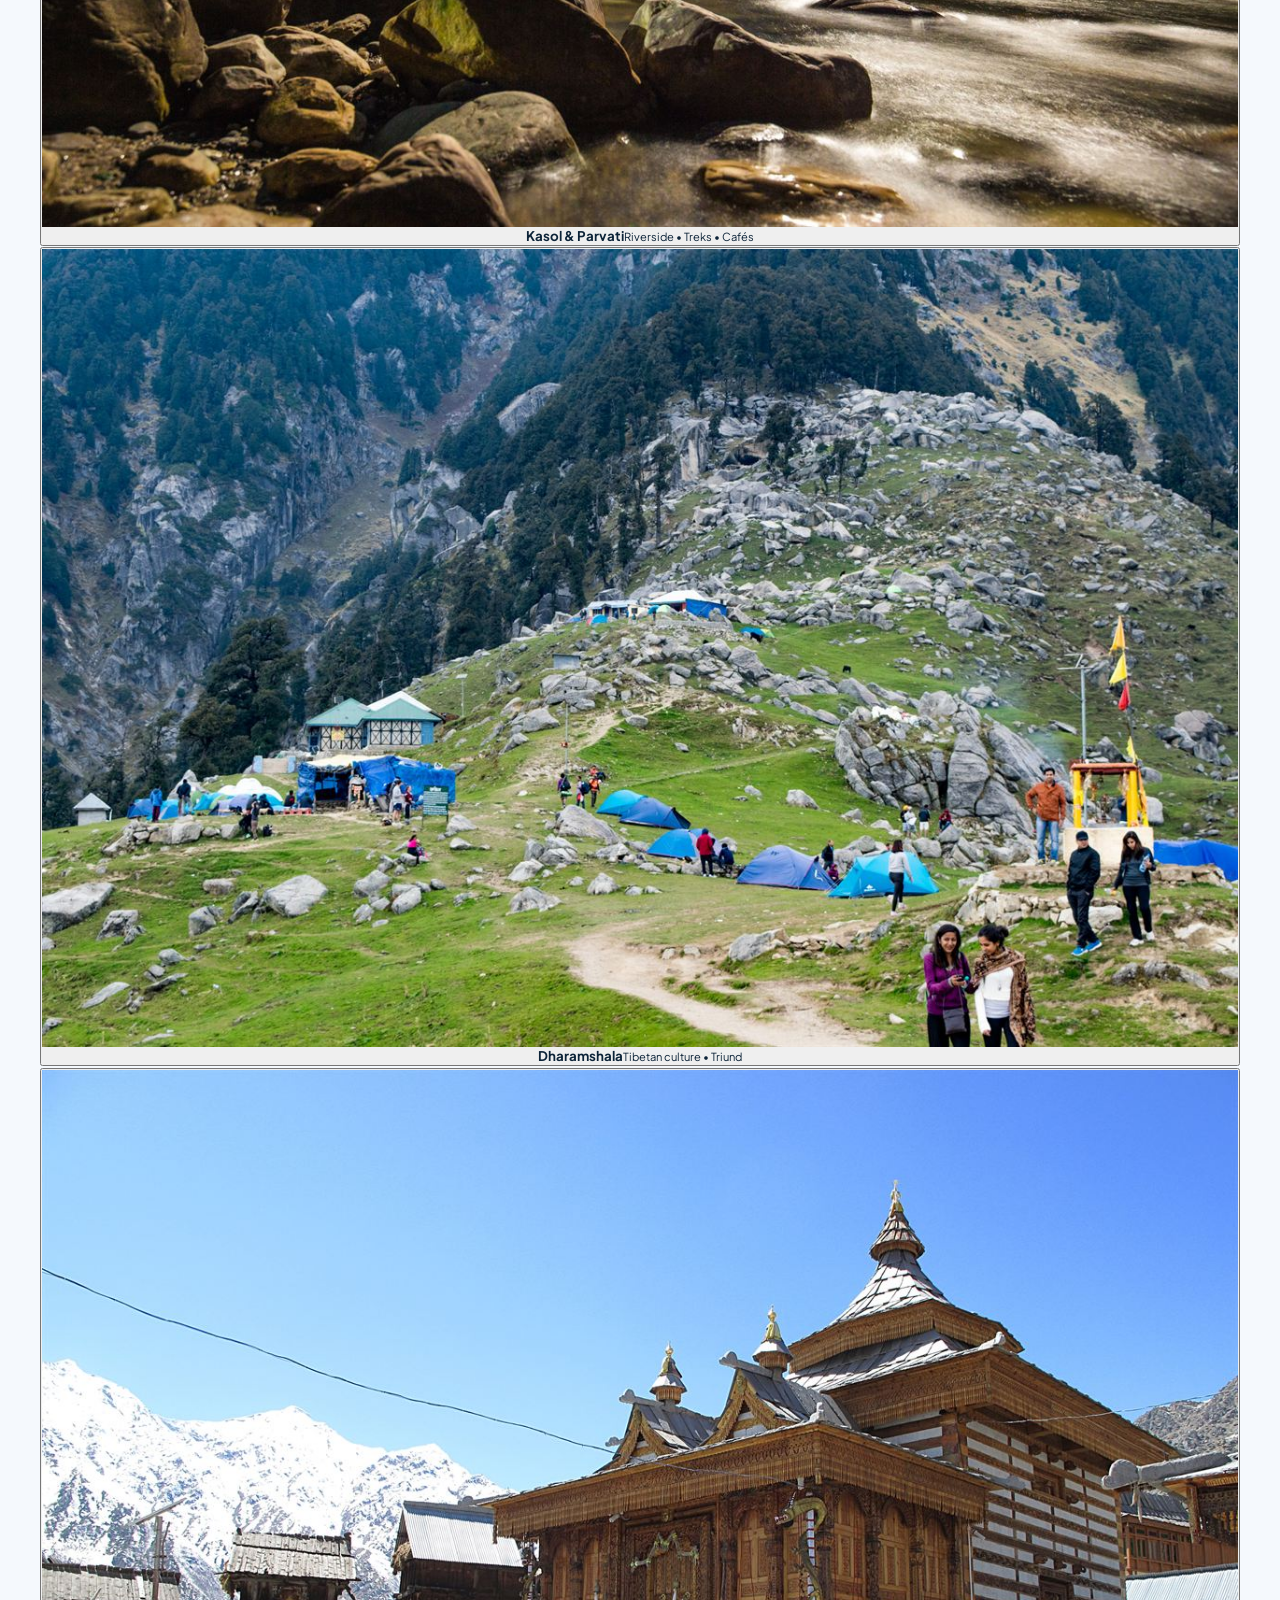
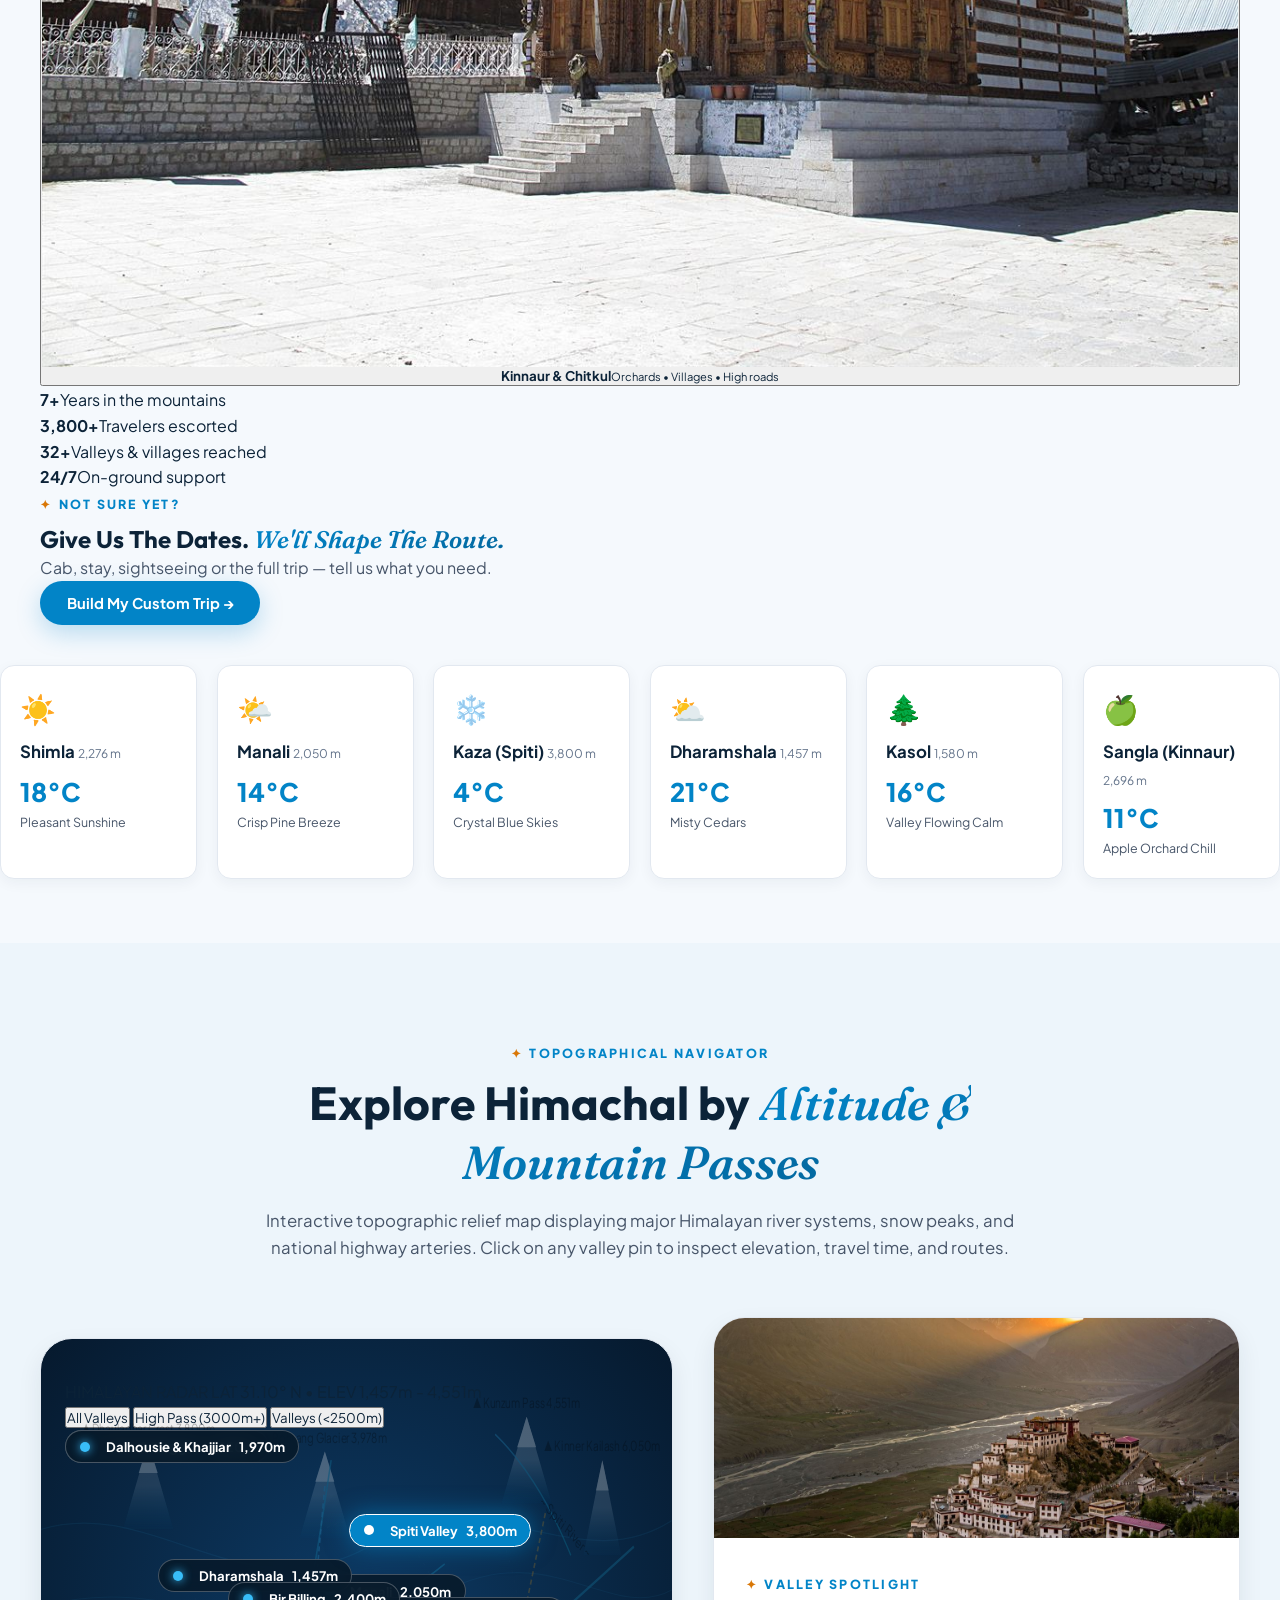
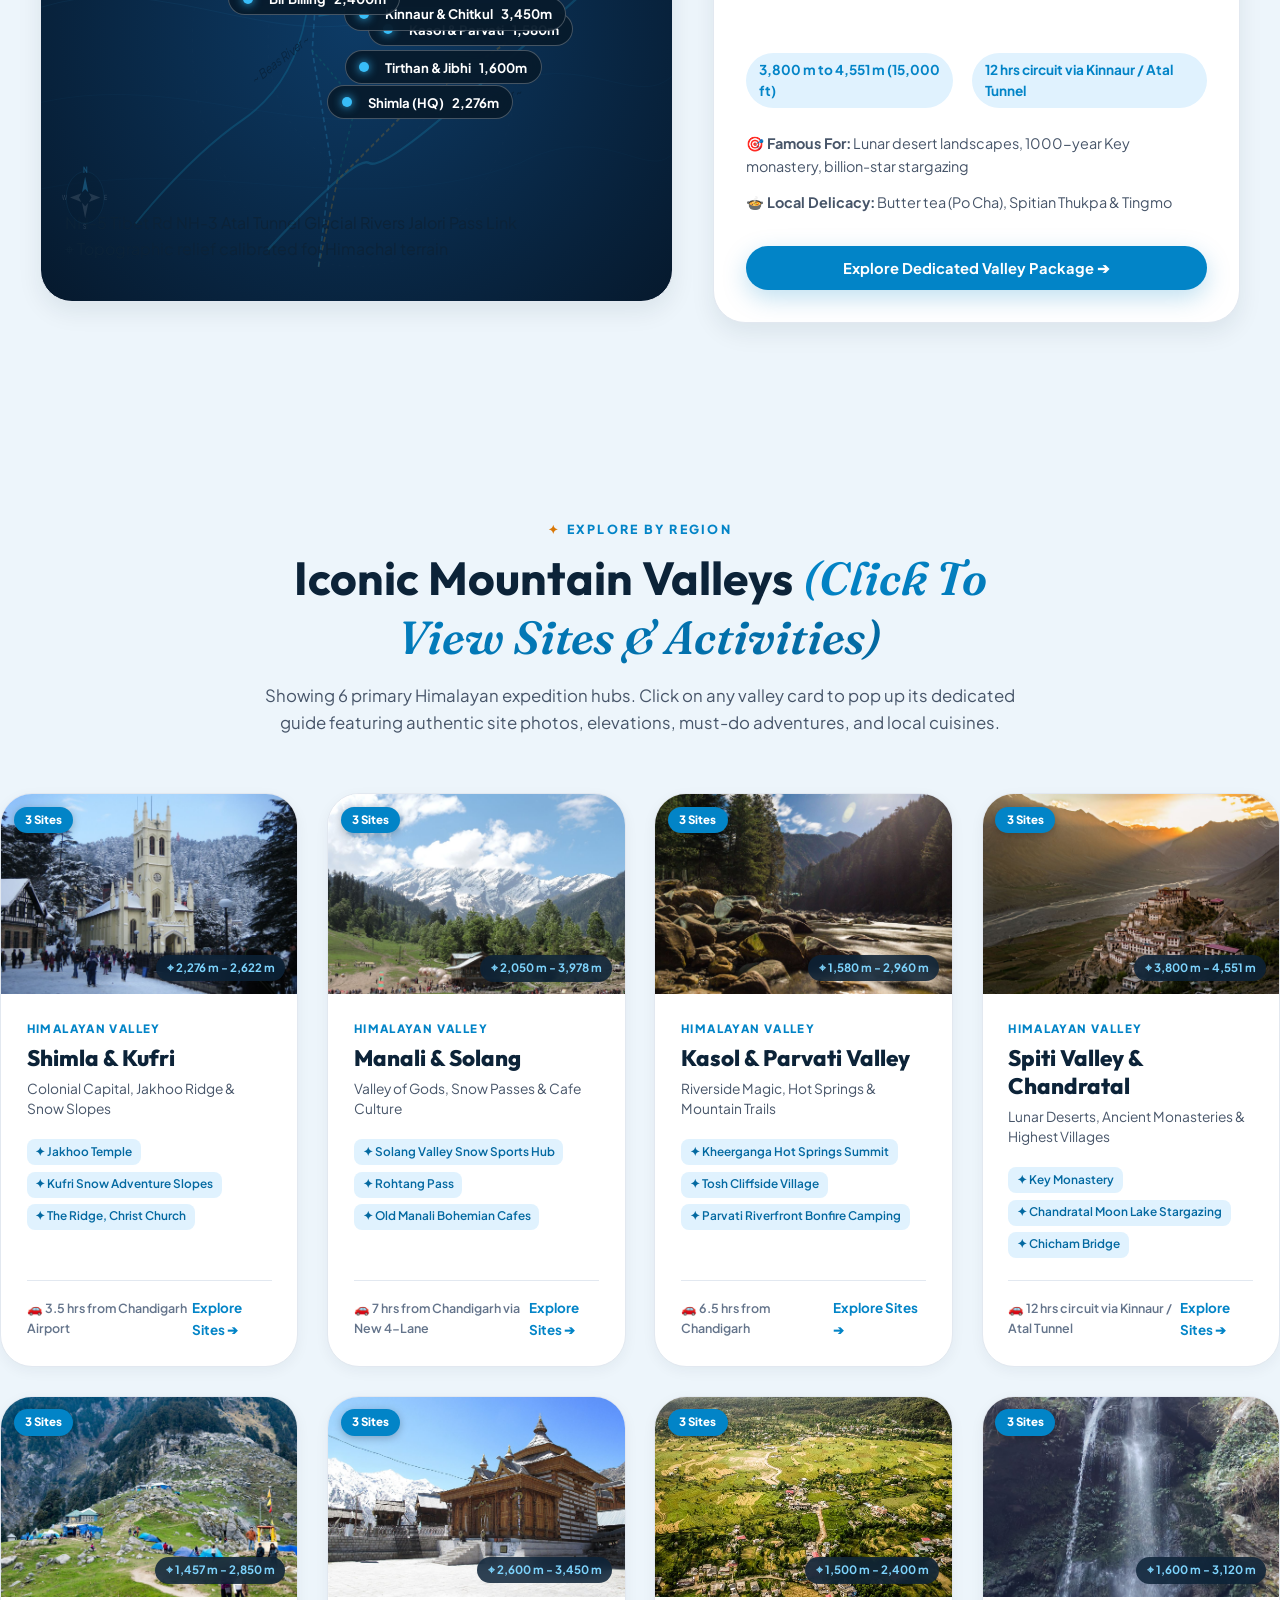
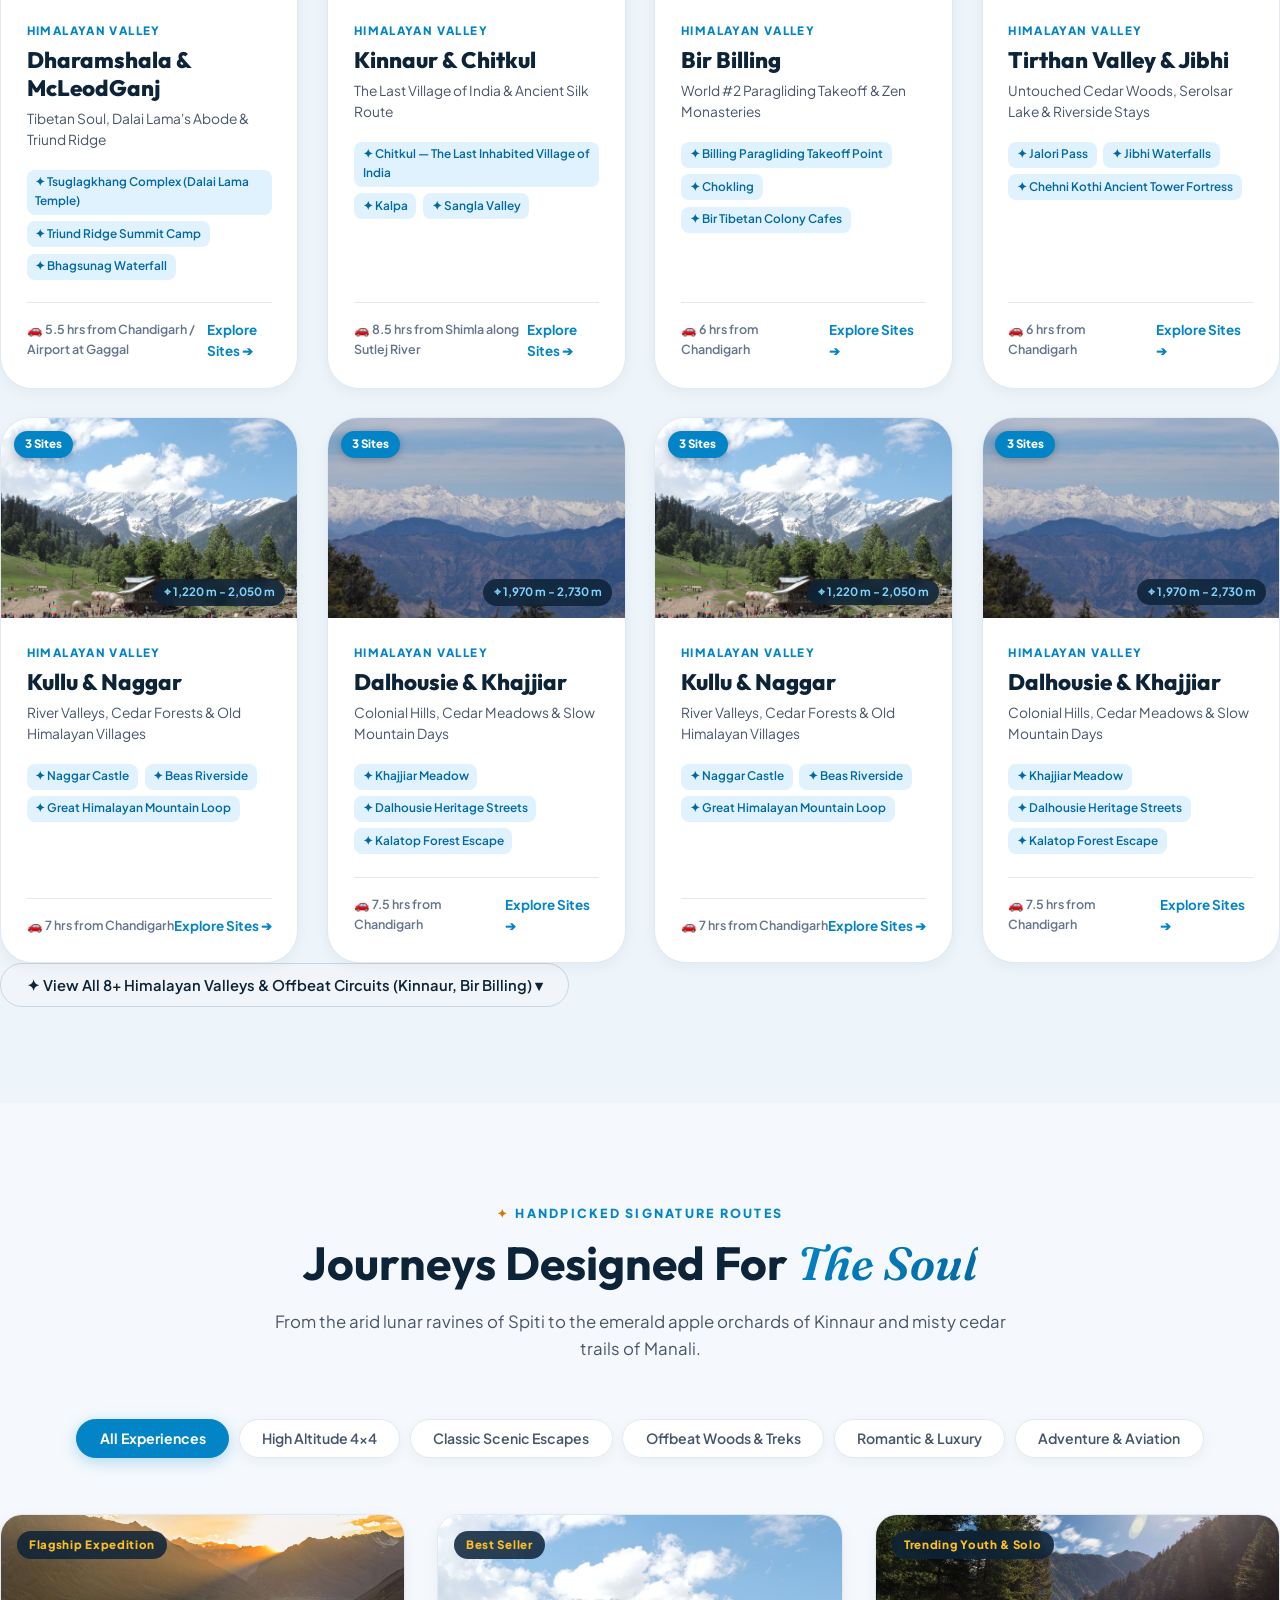
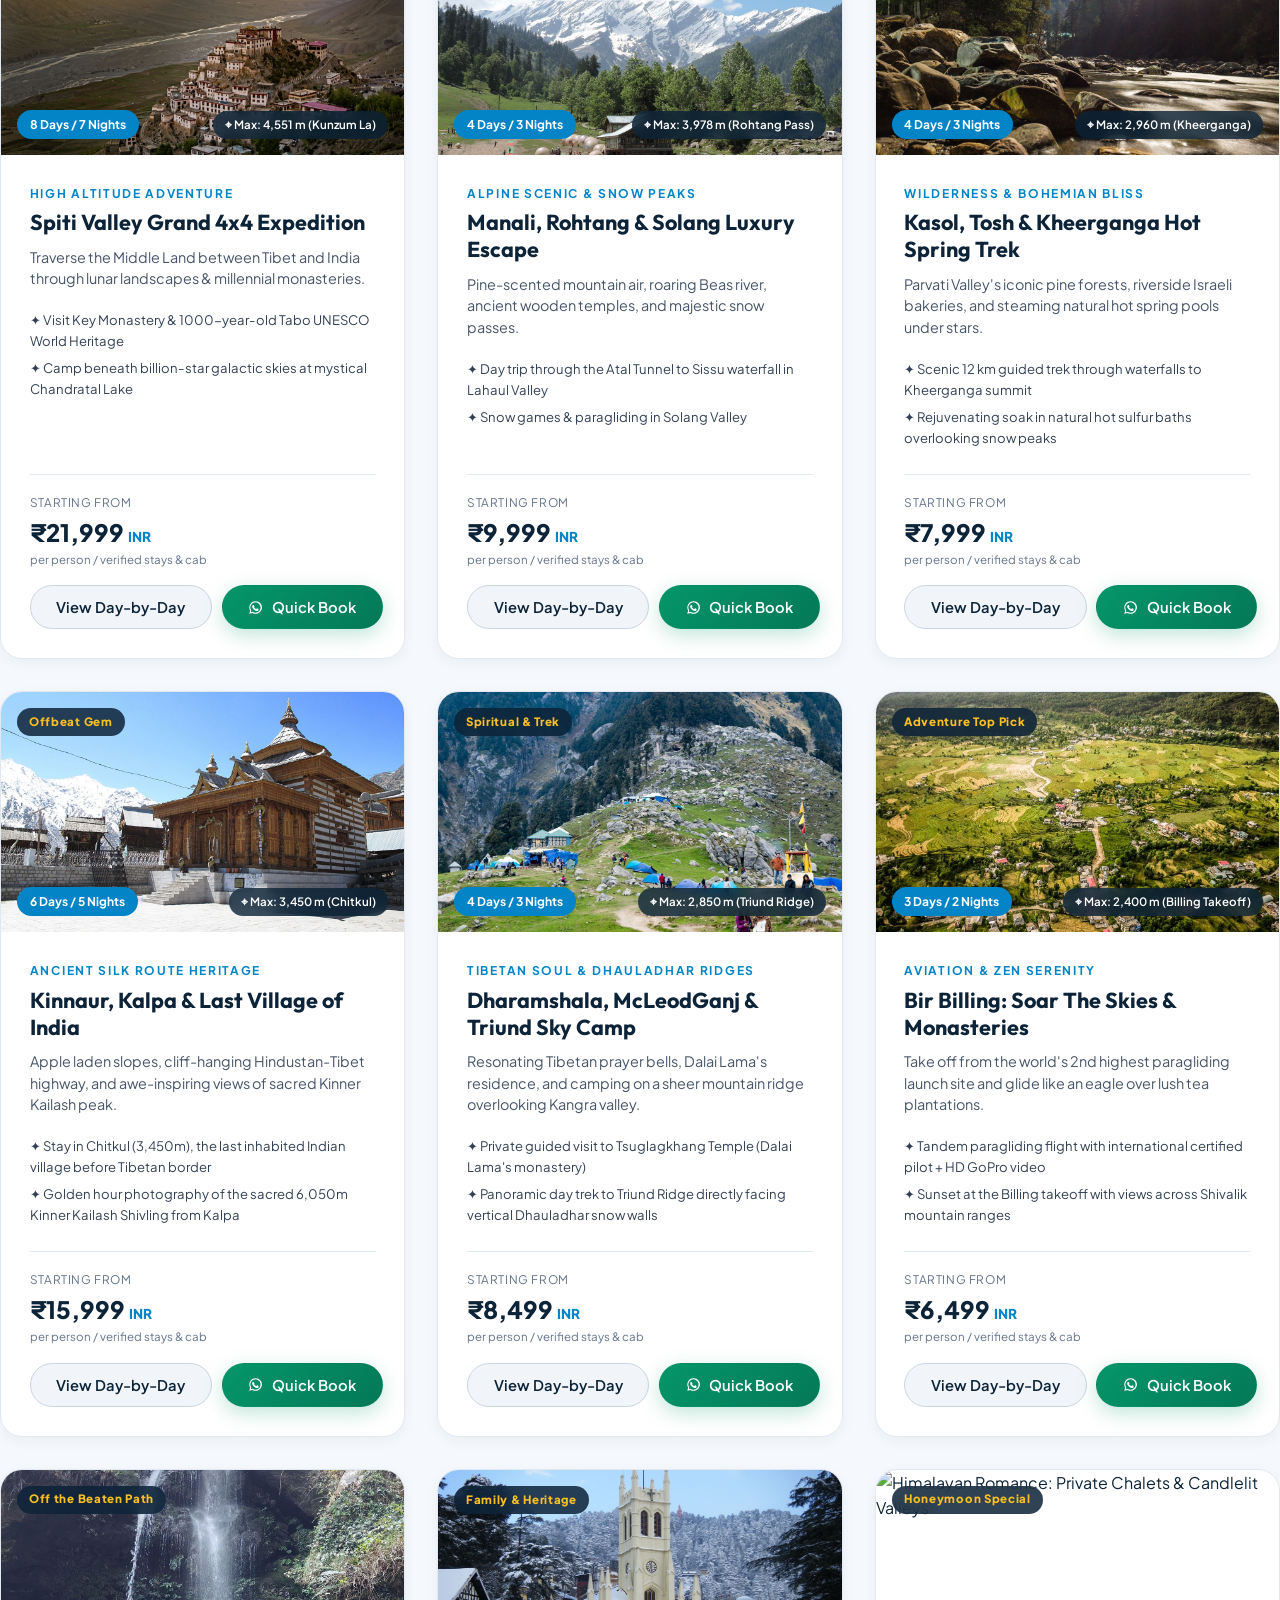
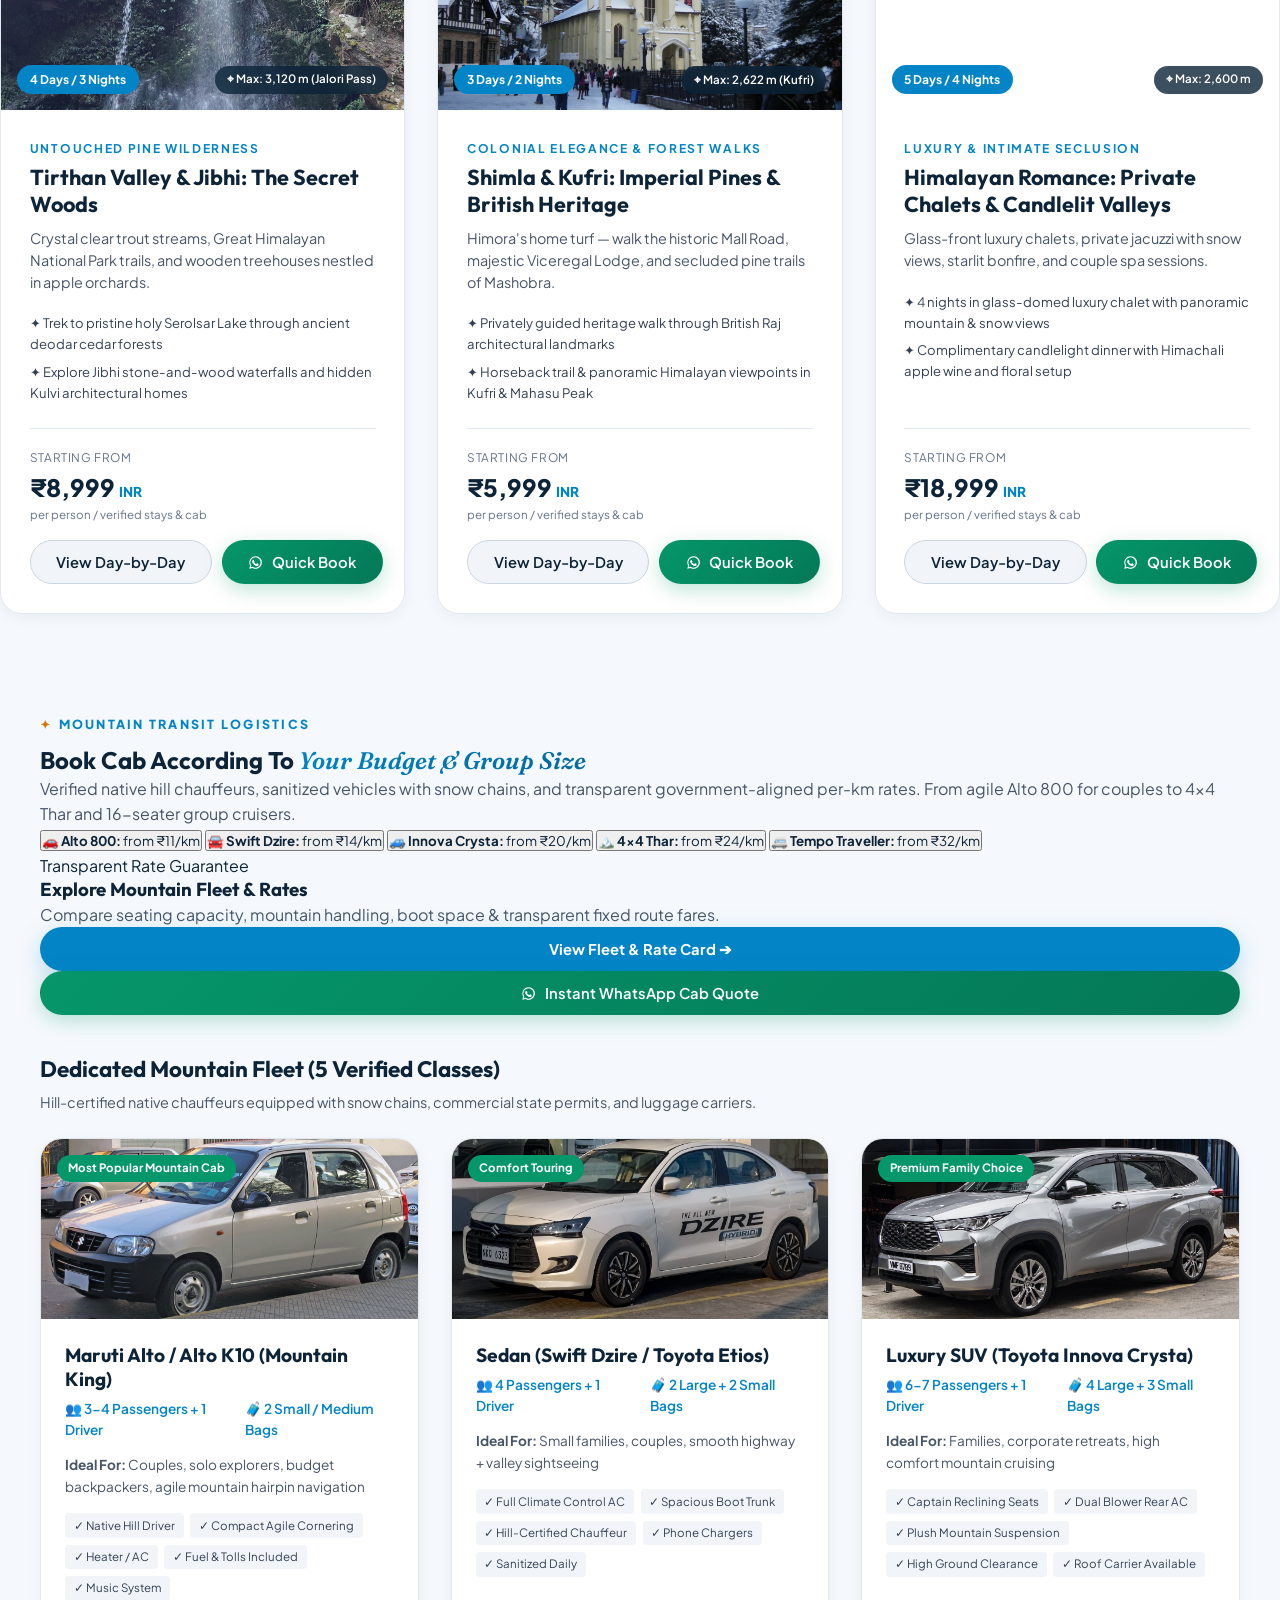
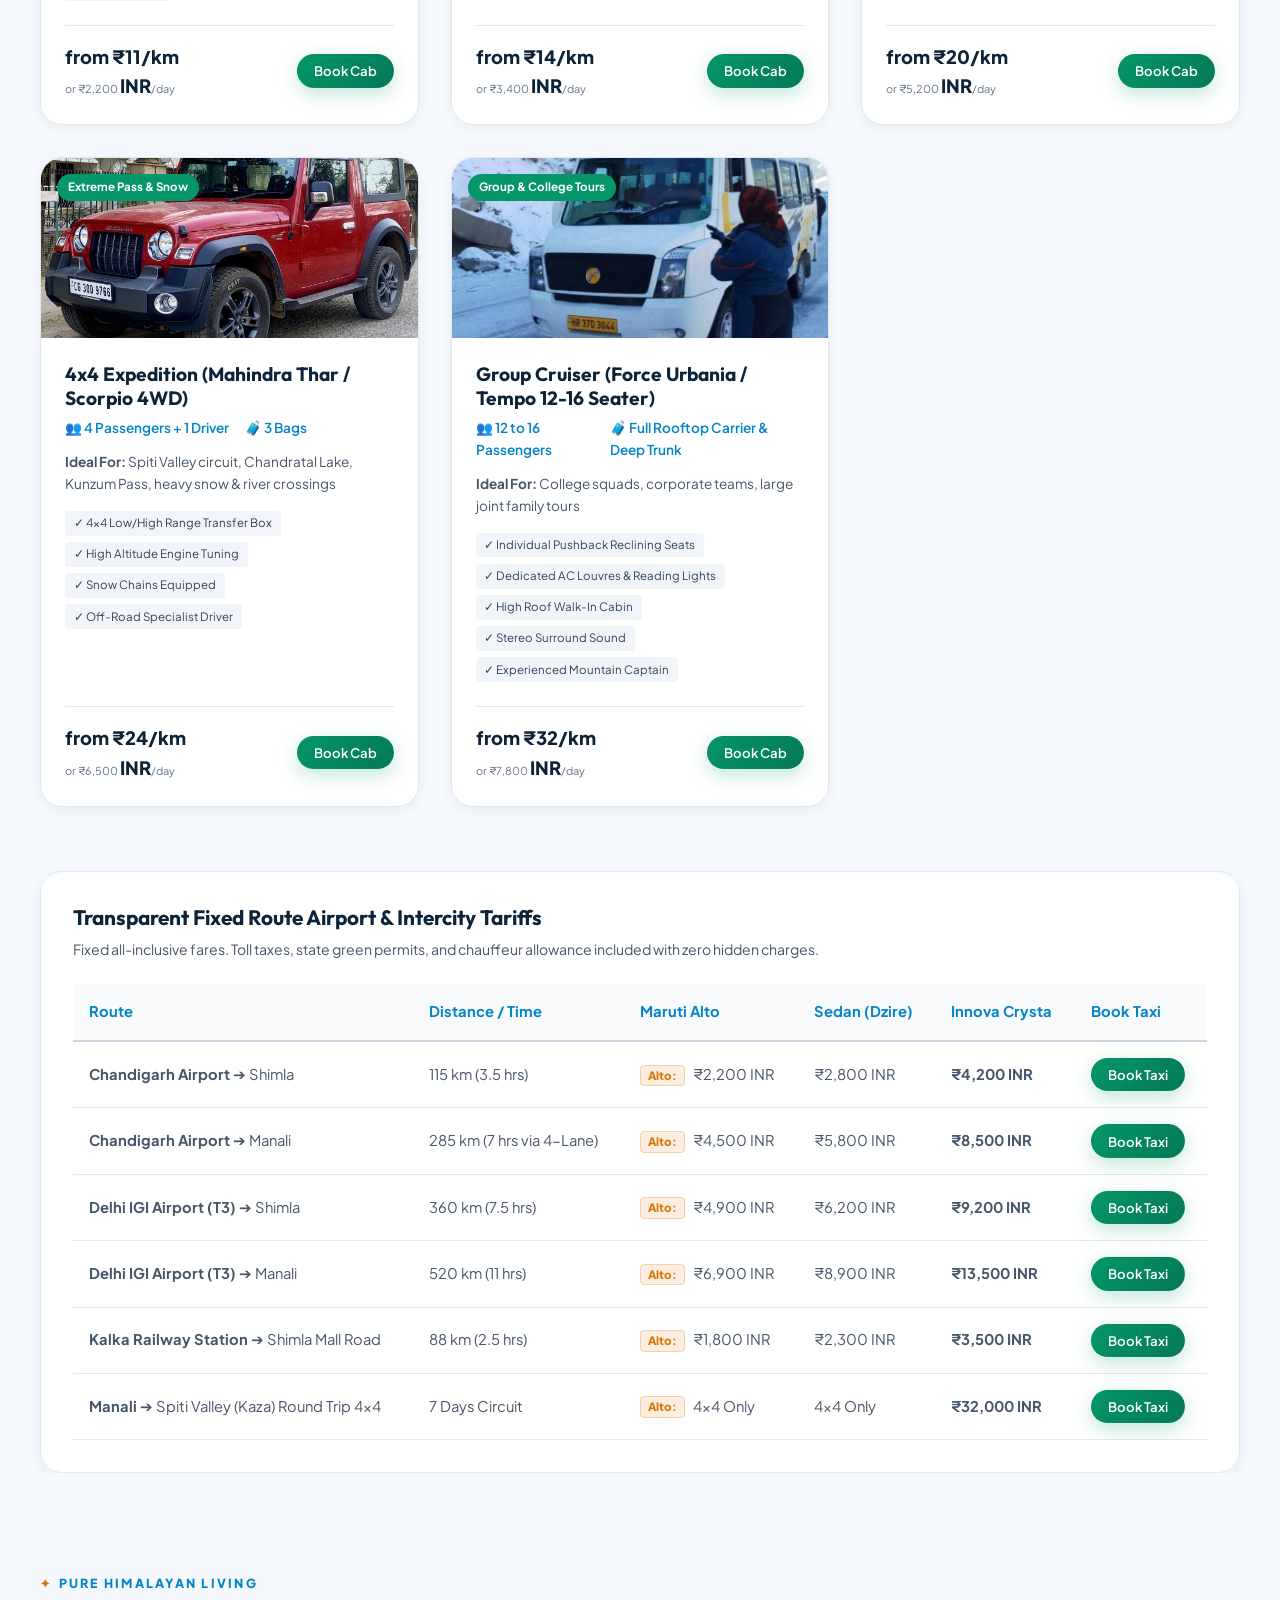
==== commit 90a2cd24: "Replace all files with himora-travels-pro-fixed" ====
--- a/index.html
+++ b/index.html
@@ -11,7 +11,7 @@
   <link rel="preconnect" href="https://fonts.gstatic.com" crossorigin>
   <link href="https://fonts.googleapis.com/css2?family=Fraunces:ital,opsz,wght@0,9..144,400;0,9..144,600;0,9..144,700;1,9..144,500;1,9..144,600&family=Outfit:wght@400;500;600;700;800&family=Plus+Jakarta+Sans:wght@400;500;600;700&display=swap" rel="stylesheet">
 
-  <link rel="stylesheet" href="css/main.css?v=3.5">
+  <link rel="stylesheet" href="css/main.css">
 </head>
 <body>
 
@@ -108,13 +108,12 @@
     <!-- ===================================================================
          PANEL 1: HOME & WHAT WE DO (CRISP, NON-LENGTHY, AUTO-SHOWCASE, VIDEO)
          =================================================================== -->
-    <div class="agency-tab-panel is-active" id="tab-home">
-      <!-- 1. HERO SECTION WITH REAL COPYRIGHT-FREE HIMALAYAN SNOW DRIVE VIDEO -->
-      <section class="hero">
+    <div class="agency-tab-panel is-active" id="tab-home"><section class="hero">
         <div class="hero-video-backdrop">
           <video id="heroVideo" class="hero-cinematic-video" autoplay muted loop playsinline preload="auto" poster="images/landmarks/rohtang.jpg">
             <source src="assets/video/himalaya_snow_drive.webm" type="video/webm">
           </video>
+          <img src="images/landmarks/rohtang.jpg" alt="Rohtang Pass High Himalayas" class="hero-cinematic-bg hero-video-fallback" fetchpriority="high" decoding="async">
         </div>
         <div class="hero-gradient-overlay"></div>
         <button class="hero-video-toggle" id="heroVideoToggle" aria-label="Pause/Play Video" title="Pause/Play Himalayan Snow Drive Video">⏸</button>
@@ -153,208 +152,19 @@
           </div>
         </div>
       </section>
-
-      <!-- 2. QUICK SERVICE HUB — COMPACT HOME -->
-      <section class="home-service-hub">
-        <div class="container">
-          <div class="section-head compact-section-head">
-            <span class="section-tag">Everything You Need In Himachal</span>
-            <h2>Plan The Trip. <strong>We Handle The Rest.</strong></h2>
-            <p>Keep the homepage clean — open only the service you need.</p>
-          </div>
-
-          <div class="home-service-grid">
-            <article class="home-action-card home-action-cab">
-              <div class="home-action-glow"></div>
-              <div class="home-action-icon">🚗</div>
-              <div class="home-action-content">
-                <span class="home-action-kicker">CAB • TAXI • 4x4</span>
-                <h3>Book A Cab Around Your Budget</h3>
-                <p>Choose by budget, group size and route — from compact cabs to mountain-ready 4x4s.</p>
-                <button class="btn btn-solid btn-sm" data-switch-tab="cabs">Find My Cab ➜</button>
-              </div>
-            </article>
-
-            <article class="home-action-card home-action-stay">
-              <div class="home-action-glow"></div>
-              <div class="home-action-icon">🏡</div>
-              <div class="home-action-content">
-                <span class="home-action-kicker">HOMESTAYS • CHALETS</span>
-                <h3>Find Your Mountain Stay</h3>
-                <p>Cozy homestays, wooden chalets, orchard stays and riverside escapes.</p>
-                <button class="btn btn-solid btn-sm" data-switch-tab="stays">Browse Stays ➜</button>
-              </div>
-            </article>
-
-            <article class="home-action-card home-action-trip">
-              <div class="home-action-glow"></div>
-              <div class="home-action-icon">🏔️</div>
-              <div class="home-action-content">
-                <span class="home-action-kicker">TRIPS • VALLEYS • ADVENTURES</span>
-                <h3>Pick A Valley, Build A Journey</h3>
-                <p>Explore 10 Himalayan locations, signature routes, activities and local food.</p>
-                <button class="btn btn-solid btn-sm" data-switch-tab="explore">Explore 10 Locations ➜</button>
-              </div>
-            </article>
-
-            <article class="home-action-card home-action-plan">
-              <div class="home-action-glow"></div>
-              <div class="home-action-icon">✨</div>
-              <div class="home-action-content">
-                <span class="home-action-kicker">PERSONALISED</span>
-                <h3>Tell Us Your Plan</h3>
-                <p>Dates, budget, people and vibe — get a custom Himachal itinerary built for you.</p>
-                <button class="btn btn-solid btn-sm" data-switch-tab="booking">Build My Trip ➜</button>
-              </div>
-            </article>
-          </div>
-        </div>
-      </section>
-
-      <!-- 2B. AUTO-CHANGING LOCATION & ADVENTURE SHOWCASE -->
-      <section class="agency-showcase-section" id="agencyShowcaseContainer">
-        <div class="container">
-          <div class="section-head compact-section-head">
-            <span class="section-tag">Explore Himachal Live</span>
-            <h2>Signature Valleys, <strong>Adventures &amp; Local Flavours</strong></h2>
-            <p>Rotating highlights across Himachal's top mountain valleys with genuine routes, experiences, and local cuisine.</p>
-          </div>
-
-          <div class="agency-showcase-card">
-            <div class="showcase-progress-wrap">
-              <div class="showcase-progress-bar" id="showcaseProgressBar"></div>
-            </div>
-
-            <div class="showcase-layout">
-              <!-- Left: Media -->
-              <div class="showcase-media">
-                <img id="showcaseImg" class="showcase-img" src="images/landmarks/solang.jpg" alt="Manali" loading="eager">
-                <div class="showcase-media-overlay"></div>
-                <div class="showcase-floating-badges">
-                  <span class="showcase-alt-badge" id="showcaseAlt">▲ 2,050m - 3,978m</span>
-                  <span class="showcase-live-tag">● Rotating Valley</span>
-                </div>
-                <div class="showcase-media-caption">
-                  <h4 id="showcaseCapTitle">Manali &amp; Rohtang Pass</h4>
-                  <p id="showcaseCapSub">Year-Round (Dec-Feb for Heavy Snow)</p>
-                </div>
-              </div>
-
-              <!-- Right: Content & Adventure/Food Highlights -->
-              <div class="showcase-body">
-                <div>
-                  <span class="showcase-eyebrow">✦ Real Himachal Experience</span>
-                  <h3 id="showcaseTitle">Manali &amp; Solang Alpine Valley</h3>
-                  <p class="showcase-tagline" id="showcaseTagline">High Snow Glaciers, Rohtang Pass &amp; Bohemian Riverside Cafes</p>
-
-                  <div class="showcase-features-stack">
-                    <div class="showcase-feature-item">
-                      <div class="showcase-feat-icon">🪂</div>
-                      <div class="showcase-feat-text">
-                        <strong>Signature Adventures</strong>
-                        <span id="showcaseAdvText">Snow Skiing at Solang, Rohtang Snowmobiling, Tandem Paragliding, Beas River Rafting, ATV Quad Biking</span>
-                      </div>
-                    </div>
-
-                    <div class="showcase-feature-item">
-                      <div class="showcase-feat-icon">🍲</div>
-                      <div class="showcase-feat-text">
-                        <strong>Famous Mountain Food</strong>
-                        <span id="showcaseFoodText">Authentic Himachali Siddu with hot pure ghee, Wood-smoked Beas river trout, Bohemian cafes in Old Manali</span>
-                      </div>
-                    </div>
-
-                    <div class="showcase-feature-item">
-                      <div class="showcase-feat-icon">🚗</div>
-                      <div class="showcase-feat-text">
-                        <strong>Route &amp; Drive Time</strong>
-                        <span id="showcaseDriveText">7 hrs from Chandigarh via NH-3 Expressway • Swift Dzire or Innova Crysta</span>
-                      </div>
-                    </div>
-                  </div>
-                </div>
-
-                <div class="showcase-bottom-area">
-                  <div class="showcase-actions">
-                    <button class="btn btn-solid" id="showcaseDetailsBtn">View Valley Details ➜</button>
-                    <button class="btn btn-outline" id="showcaseBookCabBtn">Book Cab For This Route</button>
-                  </div>
-
-                  <div class="showcase-controls-bar">
-                    <button class="showcase-nav-btn" id="showcasePrevBtn" aria-label="Previous Location">‹</button>
-                    
-                    <div class="showcase-dots">
-                      <button class="showcase-dot is-active" onclick="selectShowcaseSlide(0)" aria-label="Slide 1"></button>
-                      <button class="showcase-dot" onclick="selectShowcaseSlide(1)" aria-label="Slide 2"></button>
-                      <button class="showcase-dot" onclick="selectShowcaseSlide(2)" aria-label="Slide 3"></button>
-                      <button class="showcase-dot" onclick="selectShowcaseSlide(3)" aria-label="Slide 4"></button>
-                      <button class="showcase-dot" onclick="selectShowcaseSlide(4)" aria-label="Slide 5"></button>
-                      <button class="showcase-dot" onclick="selectShowcaseSlide(5)" aria-label="Slide 6"></button>
-                    </div>
-
-                    <span class="showcase-counter" id="showcaseCounter">01 / 06</span>
-
-                    <button class="showcase-nav-btn" id="showcaseNextBtn" aria-label="Next Location">›</button>
-                  </div>
-                </div>
-              </div>
-            </div>
-          </div>
-        </div>
-      </section>
-
-      <!-- 3. COMPACT TRUST STRIP -->
-      <section class="home-trust-strip">
-        <div class="container home-trust-grid">
-          <span>✓ Local Himachal Team</span>
-          <span>✓ Verified Hill Drivers</span>
-          <span>✓ Transparent Quotes</span>
-          <span>✓ WhatsApp Support</span>
-        </div>
-      </section>
-
-      <!-- 4. STATS STRIP -->
-<section class="stats-strip">
-      <div class="container stats-grid">
-        <div class="stat-item">
-          <span class="stat-number" data-target="7">0</span><span class="stat-suffix">+</span>
-          <span class="stat-label">Years of Mountain Expeditions</span>
-        </div>
-        <div class="stat-item">
-          <span class="stat-number" data-target="3800">0</span><span class="stat-suffix">+</span>
-          <span class="stat-label">Happy Explorers Escorted</span>
-        </div>
-        <div class="stat-item">
-          <span class="stat-number" data-target="32">0</span><span class="stat-suffix">+</span>
-          <span class="stat-label">High Valleys & Villages Reached</span>
-        </div>
-        <div class="stat-item">
-          <span class="stat-number" data-target="4.95">0</span><span class="stat-suffix">/5</span>
-          <span class="stat-label">Average Traveler Rating</span>
-        </div>
-      </div>
-    </section>
-
-      <!-- 5. TESTIMONIALS -->
-<section class="testimonials-section container" id="reviews">
-      <div class="section-head">
-        <span class="section-tag">Word from Wanderers</span>
-        <h2>Stories From The <strong>High Passes</strong></h2>
-        <p>Read unfiltered experiences from travelers across Sweden, Australia, Germany, and India who traversed the mountains with Himora.</p>
-      </div>
-
-      <div class="testi-stage" id="testiCardsContainer">
-        <!-- Rendered via app.js -->
-      </div>
-      <div class="testi-dots" id="testiDotsContainer"></div>
-    </section>
-    </div>
-
-
-    <!-- ===================================================================
-         PANEL 2: EXPLORE VALLEYS (MAP, SITES, & SIGNATURE JOURNEYS)
-         =================================================================== -->
-    <div class="agency-tab-panel" id="tab-explore">
+<section class="home-command-section"><div class="container"><div class="section-head home-command-head"><span class="section-tag">Plan It Your Way</span><h2>Everything You Need For A <strong>Himalayan Escape</strong></h2><p>Pick what you need and jump straight into the right Himora service.</p></div><div class="home-command-grid">
+<button class="home-command-card" data-switch-tab="cabs"><div class="home-command-art"><span>🚗</span><i>₹</i></div><div class="home-command-copy"><span class="home-command-kicker">CABS &amp; TAXIS</span><h3>Book A Cab Around Your Budget</h3><p>Budget hatchbacks to Thar, Innova and group vehicles.</p><span class="home-command-link">See cars &amp; rates →</span></div></button>
+<button class="home-command-card home-command-stay" data-switch-tab="stays"><div class="home-command-art"><span>🏡</span><i>✦</i></div><div class="home-command-copy"><span class="home-command-kicker">MOUNTAIN STAYS</span><h3>Find A Stay With The Right Vibe</h3><p>Browse chalets, homestays, cottages and cozy escapes.</p><span class="home-command-link">Browse stays →</span></div></button>
+<button class="home-command-card home-command-trip" data-switch-tab="explore"><div class="home-command-art"><span>🏔️</span><i>10</i></div><div class="home-command-copy"><span class="home-command-kicker">10 HIMACHAL PICKS</span><h3>Pick A Valley, Build A Journey</h3><p>6 major destinations here, plus the complete 10-location directory.</p><span class="home-command-link">Explore valleys →</span></div></button>
+<button class="home-command-card home-command-plan" data-switch-tab="booking"><div class="home-command-art"><span>✨</span><i>✓</i></div><div class="home-command-copy"><span class="home-command-kicker">CUSTOM TRIP</span><h3>Tell Us Your Plan — We Build It</h3><p>Share dates, people, route and vibe for a custom itinerary.</p><span class="home-command-link">Start planning →</span></div></button>
+</div></div></section>
+<section class="home-destinations-section"><div class="container"><div class="home-destinations-top"><div class="section-head" style="margin-bottom:0"><span class="section-tag">6 Major Picks</span><h2>Where Do You Want To <strong>Go?</strong></h2></div><button class="btn btn-outline btn-sm" data-switch-tab="explore">View All 10 Locations →</button></div><div class="home-destination-grid">
+<button class="home-destination-card" data-switch-tab="explore"><img src="images/landmarks/ridge_church.jpg" alt="Shimla & Kufri" loading="lazy"><span><b>Shimla &amp; Kufri</b><small>Heritage • Snow • Cafés</small></span></button><button class="home-destination-card" data-switch-tab="explore"><img src="images/landmarks/solang.jpg" alt="Manali & Solang" loading="lazy"><span><b>Manali &amp; Solang</b><small>Snow • Adventure • Passes</small></span></button><button class="home-destination-card" data-switch-tab="explore"><img src="images/landmarks/key_monastery.jpg" alt="Spiti Valley" loading="lazy"><span><b>Spiti Valley</b><small>Monasteries • High Passes</small></span></button><button class="home-destination-card" data-switch-tab="explore"><img src="images/landmarks/parvati_kasol.jpg" alt="Kasol & Parvati" loading="lazy"><span><b>Kasol &amp; Parvati</b><small>Riverside • Treks • Cafés</small></span></button><button class="home-destination-card" data-switch-tab="explore"><img src="images/landmarks/triund.jpg" alt="Dharamshala" loading="lazy"><span><b>Dharamshala</b><small>Tibetan culture • Triund</small></span></button><button class="home-destination-card" data-switch-tab="explore"><img src="images/landmarks/chitkul.jpg" alt="Kinnaur & Chitkul" loading="lazy"><span><b>Kinnaur &amp; Chitkul</b><small>Orchards • Villages • High roads</small></span></button>
+</div></div></section>
+<section class="home-proof-section"><div class="container home-proof-grid"><div><strong>7+</strong><span>Years in the mountains</span></div><div><strong>3,800+</strong><span>Travelers escorted</span></div><div><strong>32+</strong><span>Valleys &amp; villages reached</span></div><div><strong>24/7</strong><span>On-ground support</span></div></div></section>
+<section class="home-final-cta"><div class="container home-final-cta-inner"><div><span class="section-tag">Not Sure Yet?</span><h2>Give Us The Dates. <strong>We'll Shape The Route.</strong></h2><p>Cab, stay, sightseeing or the full trip — tell us what you need.</p></div><button class="btn btn-solid" data-switch-tab="booking">Build My Custom Trip →</button></div></section></div>
+
+<div class="agency-tab-panel" id="tab-explore">
 <section class="weather-telemetry-section container">
       <div class="weather-grid" id="weatherGrid">
         <!-- Rendered via app.js -->
@@ -494,13 +304,9 @@
                 <span class="pin-title">Bir Billing</span>
                 <span class="pin-alt">2,400m</span>
               </button>
-              <button class="map-valley-pin pin-tirthan" data-valley="tirthan" data-elev="mid">
-                <span class="pin-dot"></span>
-                <span class="pin-title">Tirthan &amp; Jibhi</span>
-                <span class="pin-alt">1,600m</span>
-              </button>
-              <button class="map-valley-pin pin-kullu" data-valley="kullu" data-elev="mid">📍 Kullu</button>
-              <button class="map-valley-pin pin-dalhousie" data-valley="dalhousie" data-elev="mid">📍 Dalhousie</button>
+              <button class="map-valley-pin pin-tirthan" data-valley="tirthan" data-elev="mid"><span class="pin-dot"></span><span class="pin-title">Tirthan &amp; Jibhi</span><span class="pin-alt">1,600m</span></button>
+              <button class="map-valley-pin pin-kullu" data-valley="kullu-naggar" data-elev="mid"><span class="pin-dot"></span><span class="pin-title">Kullu &amp; Naggar</span><span class="pin-alt">1,220m</span></button>
+              <button class="map-valley-pin pin-dalhousie" data-valley="dalhousie-khajjiar" data-elev="mid"><span class="pin-dot"></span><span class="pin-title">Dalhousie &amp; Khajjiar</span><span class="pin-alt">1,970m</span></button>
             </div>
 
             <!-- Map Viewport Legend -->
@@ -549,7 +355,7 @@
       <div class="section-head">
         <span class="section-tag">Explore By Region</span>
         <h2>Iconic Mountain Valleys <strong>(Click To View Sites & Activities)</strong></h2>
-        <p>Showing 6 major Himalayan hubs first. Open the full directory for all 10 locations, with authentic site photos, elevations, adventures and local cuisines.</p>
+        <p>Showing 6 primary Himalayan expedition hubs. Click on any valley card to pop up its dedicated guide featuring authentic site photos, elevations, must-do adventures, and local cuisines.</p>
       </div>
 
       <div class="destinations-grid" id="famousSitesContainer">
@@ -1137,10 +943,10 @@
   </a>
 
   <!-- Scripts -->
-  <script src="js/data.js?v=3.5"></script>
-  <script src="js/soundscape.js?v=3.5"></script>
-  <script src="js/map-visualizer.js?v=3.5"></script>
-  <script src="js/planner.js?v=3.5"></script>
-  <script src="js/app.js?v=3.5"></script>
+  <script src="js/data.js"></script>
+  <script src="js/soundscape.js"></script>
+  <script src="js/map-visualizer.js"></script>
+  <script src="js/planner.js"></script>
+  <script src="js/app.js"></script>
 </body>
 </html>
--- a/css/main.css
+++ b/css/main.css
@@ -3098,53 +3098,42 @@
   display: inline-flex;
   align-items: center;
   gap: 0.55rem;
-  padding: 0.65rem 1.35rem;
+  padding: 0.65rem 1.25rem;
   border-radius: var(--radius-full);
-  border: 1.5px solid #cbd5e1;
-  background: #f8fafc;
-  color: #1e293b;
-  font-size: 0.92rem;
+  border: 1px solid transparent;
+  background: transparent;
+  color: var(--text-muted);
+  font-size: 0.9rem;
   font-weight: 700;
   cursor: pointer;
   transition: all var(--transition-fast);
   flex-shrink: 0;
-  box-shadow: 0 2px 6px rgba(0, 0, 0, 0.06);
-}
-
-body.theme-dark .agency-tab-btn {
-  background: rgba(255, 255, 255, 0.08);
-  border-color: rgba(255, 255, 255, 0.16);
-  color: #f1f5f9;
 }
 
 .agency-tab-btn .tab-icon {
-  font-size: 1.15rem;
+  font-size: 1.1rem;
 }
 
 .agency-tab-btn:hover {
-  background: #e2e8f0;
-  color: #0284c7;
-  border-color: #94a3b8;
-  transform: translateY(-1px);
+  color: var(--text-main);
+  background: rgba(2, 132, 199, 0.08);
 }
 
 body.theme-dark .agency-tab-btn:hover {
-  background: rgba(56, 189, 248, 0.2);
-  color: #38bdf8;
-  border-color: rgba(56, 189, 248, 0.4);
+  background: rgba(56, 189, 248, 0.12);
+  color: #fff;
 }
 
 .agency-tab-btn.is-active {
-  background: linear-gradient(135deg, #0284c7 0%, #0369a1 100%) !important;
-  color: #ffffff !important;
-  border-color: #0284c7 !important;
-  box-shadow: 0 4px 16px rgba(2, 132, 199, 0.45) !important;
-  transform: translateY(-1px);
+  background: linear-gradient(135deg, #0284c7 0%, #0369a1 100%);
+  color: #ffffff;
+  border-color: rgba(255, 255, 255, 0.2);
+  box-shadow: 0 4px 14px rgba(2, 132, 199, 0.35);
 }
 
 body.theme-dark .agency-tab-btn.is-active {
-  background: linear-gradient(135deg, #0284c7 0%, #0ea5e9 100%) !important;
-  box-shadow: 0 4px 18px rgba(14, 165, 233, 0.55) !important;
+  background: linear-gradient(135deg, #0284c7 0%, #0ea5e9 100%);
+  box-shadow: 0 4px 16px rgba(14, 165, 233, 0.45);
 }
 
 /* Tab Panels */
@@ -3692,144 +3681,14 @@
 }
 
 
-/* =====================================================================
-   HIMORA HOME — COMPACT SERVICE LAUNCHER
-   ===================================================================== */
-.home-service-hub {
-  padding: 4.5rem 0 3.5rem;
-  background:
-    radial-gradient(circle at 8% 20%, rgba(56,189,248,.09), transparent 30%),
-    radial-gradient(circle at 92% 80%, rgba(16,185,129,.07), transparent 28%),
-    var(--bg-deep);
-}
-.compact-section-head { margin-bottom: 1.7rem !important; }
-.compact-section-head p { max-width: 650px; }
-.home-service-grid {
-  display: grid;
-  grid-template-columns: repeat(4, 1fr);
-  gap: 1rem;
-}
-.home-action-card {
-  position: relative;
-  min-height: 245px;
-  overflow: hidden;
-  padding: 1.35rem;
-  border: 1px solid var(--border-glass);
-  border-radius: 22px;
-  background: linear-gradient(145deg, rgba(255,255,255,.075), rgba(255,255,255,.025));
-  box-shadow: var(--shadow-sm);
-  transition: transform .28s ease, border-color .28s ease, box-shadow .28s ease;
-}
-.home-action-card:hover {
-  transform: translateY(-6px);
-  border-color: rgba(56,189,248,.48);
-  box-shadow: 0 18px 45px rgba(2,132,199,.14);
-}
-.home-action-glow {
-  position: absolute;
-  width: 130px;
-  height: 130px;
-  right: -45px;
-  top: -45px;
-  border-radius: 50%;
-  background: rgba(56,189,248,.14);
-  filter: blur(4px);
-}
-.home-action-stay .home-action-glow { background: rgba(16,185,129,.13); }
-.home-action-trip .home-action-glow { background: rgba(245,158,11,.13); }
-.home-action-plan .home-action-glow { background: rgba(168,85,247,.13); }
-.home-action-icon {
-  position: relative;
-  width: 48px;
-  height: 48px;
-  display: grid;
-  place-items: center;
-  border-radius: 15px;
-  margin-bottom: 1rem;
-  background: rgba(255,255,255,.08);
-  font-size: 1.45rem;
-}
-.home-action-kicker {
-  color: var(--accent-sky);
-  font-size: .68rem;
-  font-weight: 800;
-  letter-spacing: .13em;
-}
-.home-action-content h3 { margin: .4rem 0 .55rem; font-size: 1.15rem; line-height: 1.2; }
-.home-action-content p { color: var(--text-muted); font-size: .82rem; line-height: 1.55; min-height: 52px; margin-bottom: 1rem; }
-.home-action-content .btn { width: 100%; }
-.home-trust-strip {
-  padding: 1rem 0;
-  border-top: 1px solid var(--border-glass);
-  border-bottom: 1px solid var(--border-glass);
-  background: rgba(255,255,255,.025);
-}
-.home-trust-grid { display:grid; grid-template-columns:repeat(4,1fr); gap:1rem; text-align:center; color:var(--text-muted); font-size:.78rem; font-weight:700; }
-
-/* =====================================================================
-   MAP — TOPO/RADAR REFINEMENT
-   ===================================================================== */
-.map-viewport {
-  min-height: 500px;
-  background:
-    radial-gradient(circle at 20% 18%, rgba(34,197,94,.16), transparent 24%),
-    radial-gradient(circle at 78% 25%, rgba(245,158,11,.14), transparent 23%),
-    radial-gradient(circle at 55% 72%, rgba(56,189,248,.20), transparent 30%),
-    linear-gradient(135deg, #061827 0%, #092c43 48%, #061b2d 100%);
-  box-shadow: inset 0 0 80px rgba(0,0,0,.3), 0 22px 60px rgba(0,0,0,.18);
-}
-.map-viewport::before,
-.map-viewport::after {
-  content: '';
-  position: absolute;
-  inset: 9%;
-  border: 1px solid rgba(125,211,252,.08);
-  border-radius: 50% 43% 57% 46%;
-  transform: rotate(-13deg);
-  pointer-events:none;
-  box-shadow: 0 0 0 24px rgba(56,189,248,.025), 0 0 0 52px rgba(56,189,248,.018);
-}
-.map-viewport::after {
-  inset: 20% 15%;
-  border-radius: 42% 58% 48% 52%;
-  transform: rotate(23deg);
-  border-color: rgba(16,185,129,.08);
-}
-.map-svg-canvas { opacity: .48; mix-blend-mode: screen; }
-.map-pins-layer { z-index: 3; }
-.map-valley-pin {
-  border-color: rgba(125,211,252,.34);
-  background: rgba(3,15,27,.78);
-  box-shadow: 0 8px 18px rgba(0,0,0,.22), inset 0 0 14px rgba(56,189,248,.06);
-}
-.map-valley-pin .pin-dot {
-  display:block; width:9px; height:9px; border-radius:50%;
-  background:#38bdf8; box-shadow:0 0 14px #38bdf8;
-}
-.map-valley-pin.is-selected { animation: mapPinPulse 1.8s ease-in-out infinite; }
-@keyframes mapPinPulse {
-  0%,100% { box-shadow:0 0 0 0 rgba(56,189,248,.38), 0 0 24px rgba(56,189,248,.35); }
-  50% { box-shadow:0 0 0 10px rgba(56,189,248,0), 0 0 34px rgba(56,189,248,.65); }
-}
-.pin-kullu { top: 53%; left: 36%; }
-.pin-dalhousie { top: 26%; left: 8%; }
-.map-top-bar, .map-viewport-footer { position:relative; z-index:5; }
-.map-live-tag { box-shadow: 0 0 18px rgba(16,185,129,.12); }
-.map-detail-card { backdrop-filter: blur(12px); }
-
-@media (max-width: 1050px) {
-  .home-service-grid { grid-template-columns: repeat(2, 1fr); }
-  .home-trust-grid { grid-template-columns: repeat(2, 1fr); }
-}
-@media (max-width: 640px) {
-  .home-service-hub { padding: 3.2rem 0 2.5rem; }
-  .home-service-grid { grid-template-columns: 1fr; }
-  .home-action-card { min-height: 0; }
-  .home-action-content p { min-height: 0; }
-  .home-trust-grid { grid-template-columns: 1fr 1fr; font-size:.72rem; }
-  .map-viewport { min-height: 430px; padding: 1.3rem .8rem; }
-  .map-valley-pin { transform: scale(.82); transform-origin:center; }
-  .map-valley-pin:hover { transform:scale(.9); }
-  .pin-kullu { top:55%; left:31%; }
-  .pin-dalhousie { top:22%; left:2%; }
-}
+/* HIMORA 2.0 — compact home + immersive terrain */
+.home-command-section{padding:4.2rem 0 3.4rem;background:var(--bg-surface);border-bottom:1px solid var(--border-glass)}
+.home-command-head{max-width:780px;margin:0 auto 2rem;text-align:center}.home-command-grid{display:grid;grid-template-columns:repeat(4,1fr);gap:1rem}
+.home-command-card{appearance:none;border:1px solid var(--border-glass);border-radius:24px;padding:0;text-align:left;overflow:hidden;cursor:pointer;background:var(--bg-deep);color:var(--text-main);transition:.25s;min-height:265px}.home-command-card:hover{transform:translateY(-7px);box-shadow:0 20px 48px rgba(0,0,0,.12);border-color:rgba(56,189,248,.45)}
+.home-command-art{height:100px;position:relative;display:flex;align-items:center;justify-content:center;background:radial-gradient(circle at 50% 20%,rgba(56,189,248,.3),transparent 45%),linear-gradient(145deg,#092c46,#061525 72%);overflow:hidden}.home-command-art:after{content:"";position:absolute;inset:auto -10% -42px;height:90px;border-radius:50%;border-top:1px solid rgba(255,255,255,.18);box-shadow:0 -15px 0 rgba(56,189,248,.06),0 -30px 0 rgba(56,189,248,.05),0 -45px 0 rgba(56,189,248,.04);transform:rotate(-4deg)}.home-command-art span{font-size:2.8rem;filter:drop-shadow(0 8px 14px rgba(0,0,0,.35));z-index:1}.home-command-art i{position:absolute;right:13px;top:12px;width:35px;height:35px;border-radius:50%;display:grid;place-items:center;background:rgba(255,255,255,.1);border:1px solid rgba(255,255,255,.2);font-size:.75rem;font-style:normal;font-weight:900;color:#fff;z-index:2}.home-command-copy{padding:1.15rem 1.2rem 1.25rem}.home-command-kicker{font-size:.65rem;letter-spacing:.16em;font-weight:900;color:#38bdf8}.home-command-copy h3{font-size:1.08rem;line-height:1.2;margin:.38rem 0 .45rem}.home-command-copy p{font-size:.78rem;line-height:1.5;color:var(--text-muted);margin:0 0 .8rem}.home-command-link{font-size:.76rem;font-weight:800;color:#0284c7}.home-command-link b{font-size:1rem;margin-left:.2rem}.home-command-stay .home-command-art{background:radial-gradient(circle at 30% 30%,rgba(16,185,129,.25),transparent 45%),linear-gradient(145deg,#12382f,#071a19)}.home-command-trip .home-command-art{background:radial-gradient(circle at 70% 20%,rgba(245,158,11,.25),transparent 45%),linear-gradient(145deg,#3b2812,#171008)}.home-command-plan .home-command-art{background:radial-gradient(circle at 50% 20%,rgba(236,72,153,.22),transparent 45%),linear-gradient(145deg,#35152e,#170b16)}
+.home-destinations-section{padding:4rem 0;background:var(--bg-deep)}.home-destinations-top{display:flex;align-items:end;justify-content:space-between;gap:1rem;margin-bottom:1.5rem}.home-destination-grid{display:grid;grid-template-columns:repeat(3,1fr);gap:1rem}.home-destination-card{position:relative;height:210px;padding:0;border:0;border-radius:20px;overflow:hidden;cursor:pointer;text-align:left;background:#061525;color:#fff}.home-destination-card img{width:100%;height:100%;object-fit:cover;transition:.5s}.home-destination-card:after{content:"";position:absolute;inset:35% 0 0;background:linear-gradient(transparent,rgba(2,8,18,.9))}.home-destination-card:hover img{transform:scale(1.06);filter:saturate(1.1)}.home-destination-card span{position:absolute;left:1rem;right:1rem;bottom:.9rem;z-index:2}.home-destination-card b{display:block;font-size:1rem}.home-destination-card small{display:block;margin-top:.2rem;font-size:.72rem;color:rgba(255,255,255,.72)}
+.home-proof-section{padding:1.2rem 0;background:var(--bg-surface);border-top:1px solid var(--border-glass);border-bottom:1px solid var(--border-glass)}.home-proof-grid{display:grid;grid-template-columns:repeat(4,1fr)}.home-proof-grid>div{padding:1rem 1.3rem;border-right:1px solid var(--border-glass)}.home-proof-grid>div:last-child{border-right:0}.home-proof-grid strong{display:block;font-size:1.5rem}.home-proof-grid span{display:block;color:var(--text-muted);font-size:.72rem;margin-top:.2rem}.home-final-cta{padding:3rem 0;background:radial-gradient(circle at 80% 30%,rgba(2,132,199,.14),transparent 35%),var(--bg-deep)}.home-final-cta-inner{display:flex;align-items:center;justify-content:space-between;gap:2rem;padding:2rem 2.2rem;border:1px solid var(--border-glass);border-radius:24px;background:linear-gradient(135deg,rgba(255,255,255,.04),rgba(2,132,199,.06));box-shadow:var(--shadow-md)}.home-final-cta h2{margin:.4rem 0;font-size:1.7rem}.home-final-cta p{margin:0;color:var(--text-muted);font-size:.85rem}
+.map-visualizer-section{padding:4.8rem 0;background:linear-gradient(180deg,var(--bg-subtle),var(--bg-deep))}.map-viewport{min-height:560px;padding:1rem;background:radial-gradient(circle at 65% 25%,rgba(14,165,233,.22),transparent 25%),radial-gradient(circle at 20% 75%,rgba(16,185,129,.12),transparent 28%),linear-gradient(145deg,#071827,#04101d 60%,#0a2030);box-shadow:0 28px 80px rgba(0,0,0,.2),inset 0 0 80px rgba(56,189,248,.06)}.map-viewport:before{content:"";position:absolute;inset:0;background-image:linear-gradient(rgba(255,255,255,.035) 1px,transparent 1px),linear-gradient(90deg,rgba(255,255,255,.035) 1px,transparent 1px);background-size:34px 34px;mask-image:linear-gradient(to bottom,transparent,#000 15%,#000 85%,transparent);pointer-events:none}.map-viewport:after{content:"HIMACHAL • LIVE TERRAIN\\A 10 DESTINATIONS • 4 ROAD CORRIDORS";white-space:pre;position:absolute;right:18px;bottom:18px;font:700 8px/1.7 ui-monospace,monospace;letter-spacing:.16em;color:rgba(186,230,253,.55);text-align:right;pointer-events:none}.map-svg-canvas{opacity:.55;filter:drop-shadow(0 0 10px rgba(56,189,248,.1))}.map-pins-layer{height:425px}.map-valley-pin{background:rgba(3,15,27,.72);border-color:rgba(186,230,253,.22);box-shadow:0 8px 22px rgba(0,0,0,.18)}.map-valley-pin:after{content:"";position:absolute;inset:-8px;border:1px solid rgba(56,189,248,.12);border-radius:inherit;opacity:0;transform:scale(.7);transition:.25s}.map-valley-pin:hover:after,.map-valley-pin.is-selected:after{opacity:1;transform:scale(1)}.map-valley-pin.is-selected{background:linear-gradient(135deg,#075985,#0e7490);box-shadow:0 0 0 1px rgba(255,255,255,.18),0 0 34px rgba(14,165,233,.38)}.map-valley-pin .pin-title{font-weight:800}.map-valley-pin .pin-alt{font-size:.64rem;color:rgba(255,255,255,.55)}.pin-kullu{top:54%;left:36%}.pin-dalhousie{top:27%;left:7%}.pin-spiti{top:14%;right:17%}.pin-manali{top:31%;left:41%}.pin-kasol{top:43%;left:51%}.pin-dharamshala{top:28%;left:19%}.pin-shimla{bottom:17%;left:45%}.pin-kinnaur{top:39%;right:9%}.pin-bir{top:37%;left:28%}.pin-tirthan{top:54%;left:48%}.map-detail-card{box-shadow:0 24px 70px rgba(0,0,0,.16);border-radius:24px}.map-detail-media{height:245px}.map-top-bar{position:relative;z-index:3}
+.dest-card-extra{display:none}.destinations-grid.is-expanded .dest-card-extra{display:block}.dest-toggle-wrap{padding-top:1.4rem}.dest-toggle-wrap .btn{min-width:290px}
+@media (max-width:980px){.home-command-grid{grid-template-columns:repeat(2,1fr)}.home-destination-grid{grid-template-columns:repeat(2,1fr)}.home-proof-grid{grid-template-columns:repeat(2,1fr)}.home-proof-grid>div:nth-child(2){border-right:0}.home-final-cta-inner{align-items:flex-start;flex-direction:column}.map-visualizer-layout{grid-template-columns:1fr}}
+@media (max-width:620px){.home-command-grid,.home-destination-grid{grid-template-columns:1fr}.home-destination-card{height:190px}.home-destinations-top{align-items:flex-start;flex-direction:column}.home-proof-grid{grid-template-columns:1fr 1fr}.home-proof-grid>div{padding:.8rem}.map-viewport{min-height:520px;padding:.7rem}.map-pins-layer{height:395px}.map-valley-pin{padding:.32rem .5rem;gap:.3rem;font-size:.67rem}.map-valley-pin .pin-alt{display:none}.pin-dalhousie{left:3%}.pin-spiti{right:3%}.pin-kinnaur{right:3%}.pin-dharamshala{left:4%}.pin-kullu{left:29%}.pin-tirthan{left:44%}.pin-kasol{left:52%}}
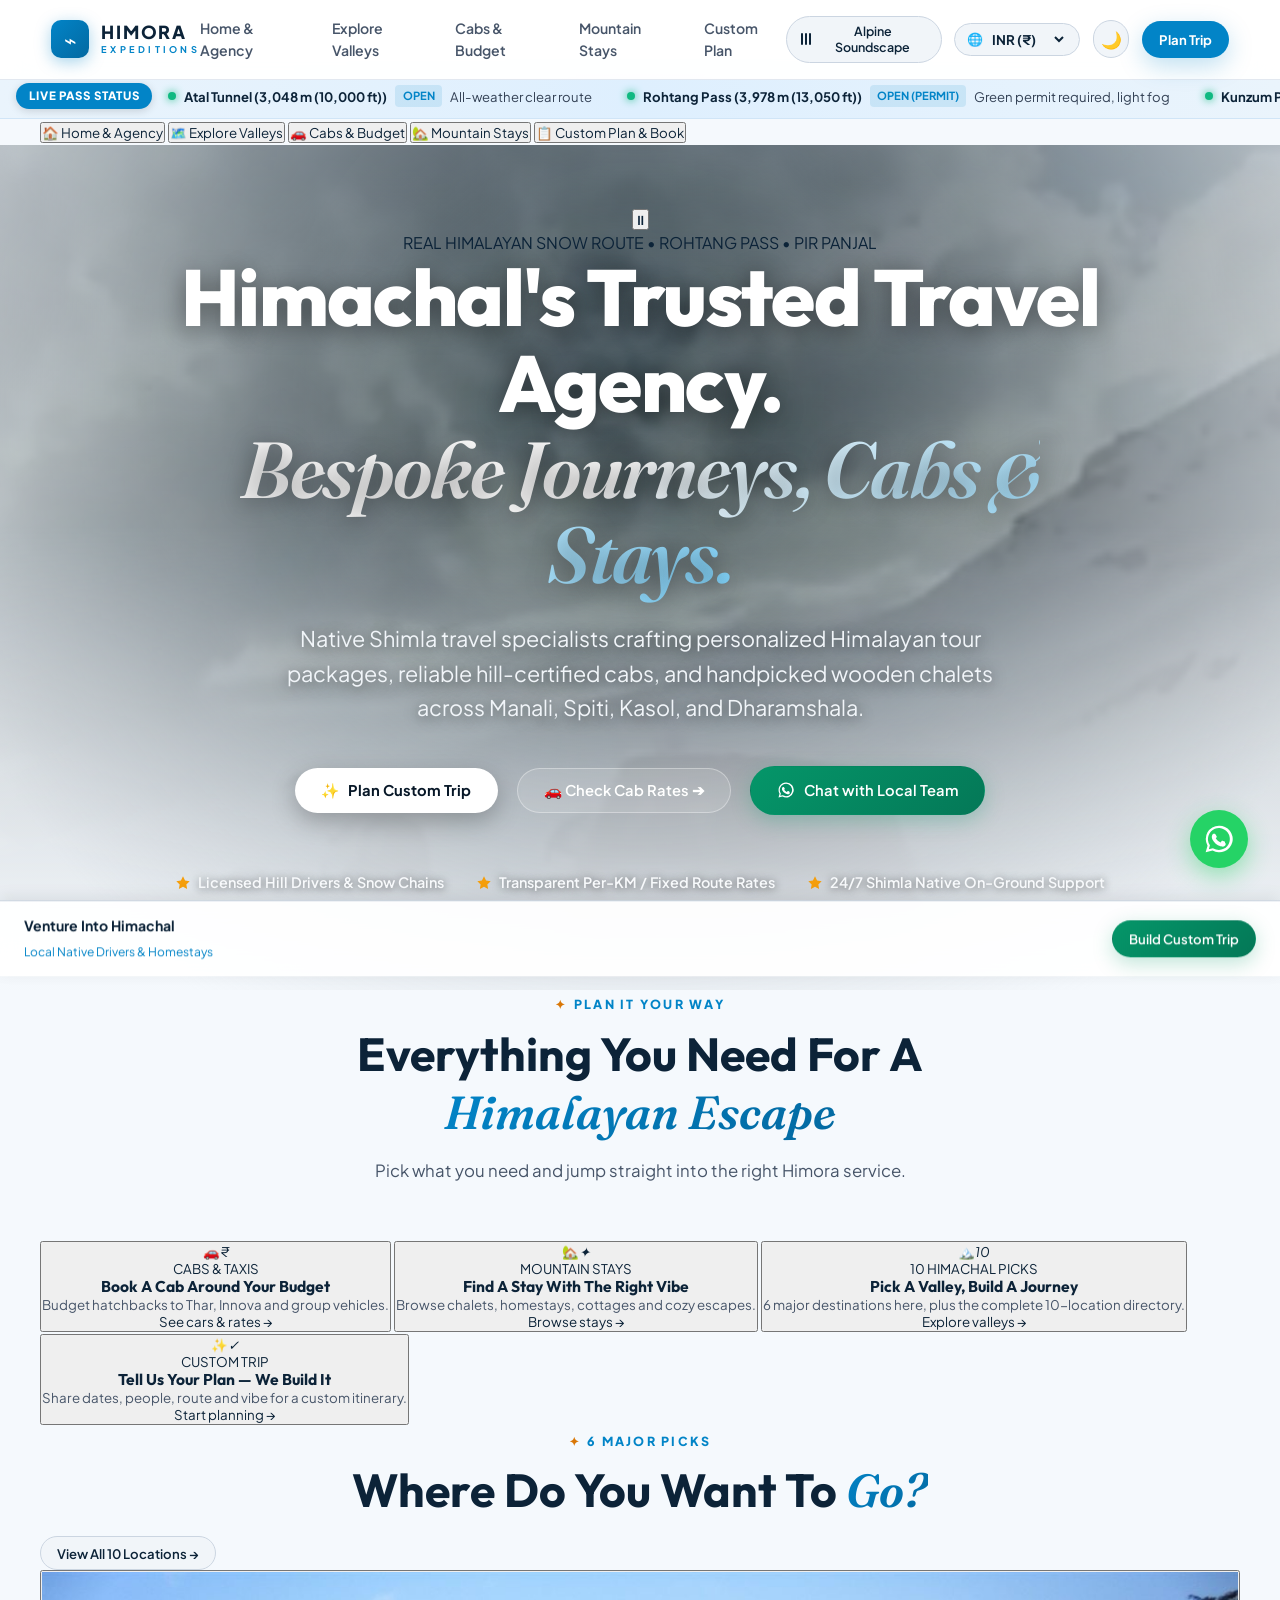
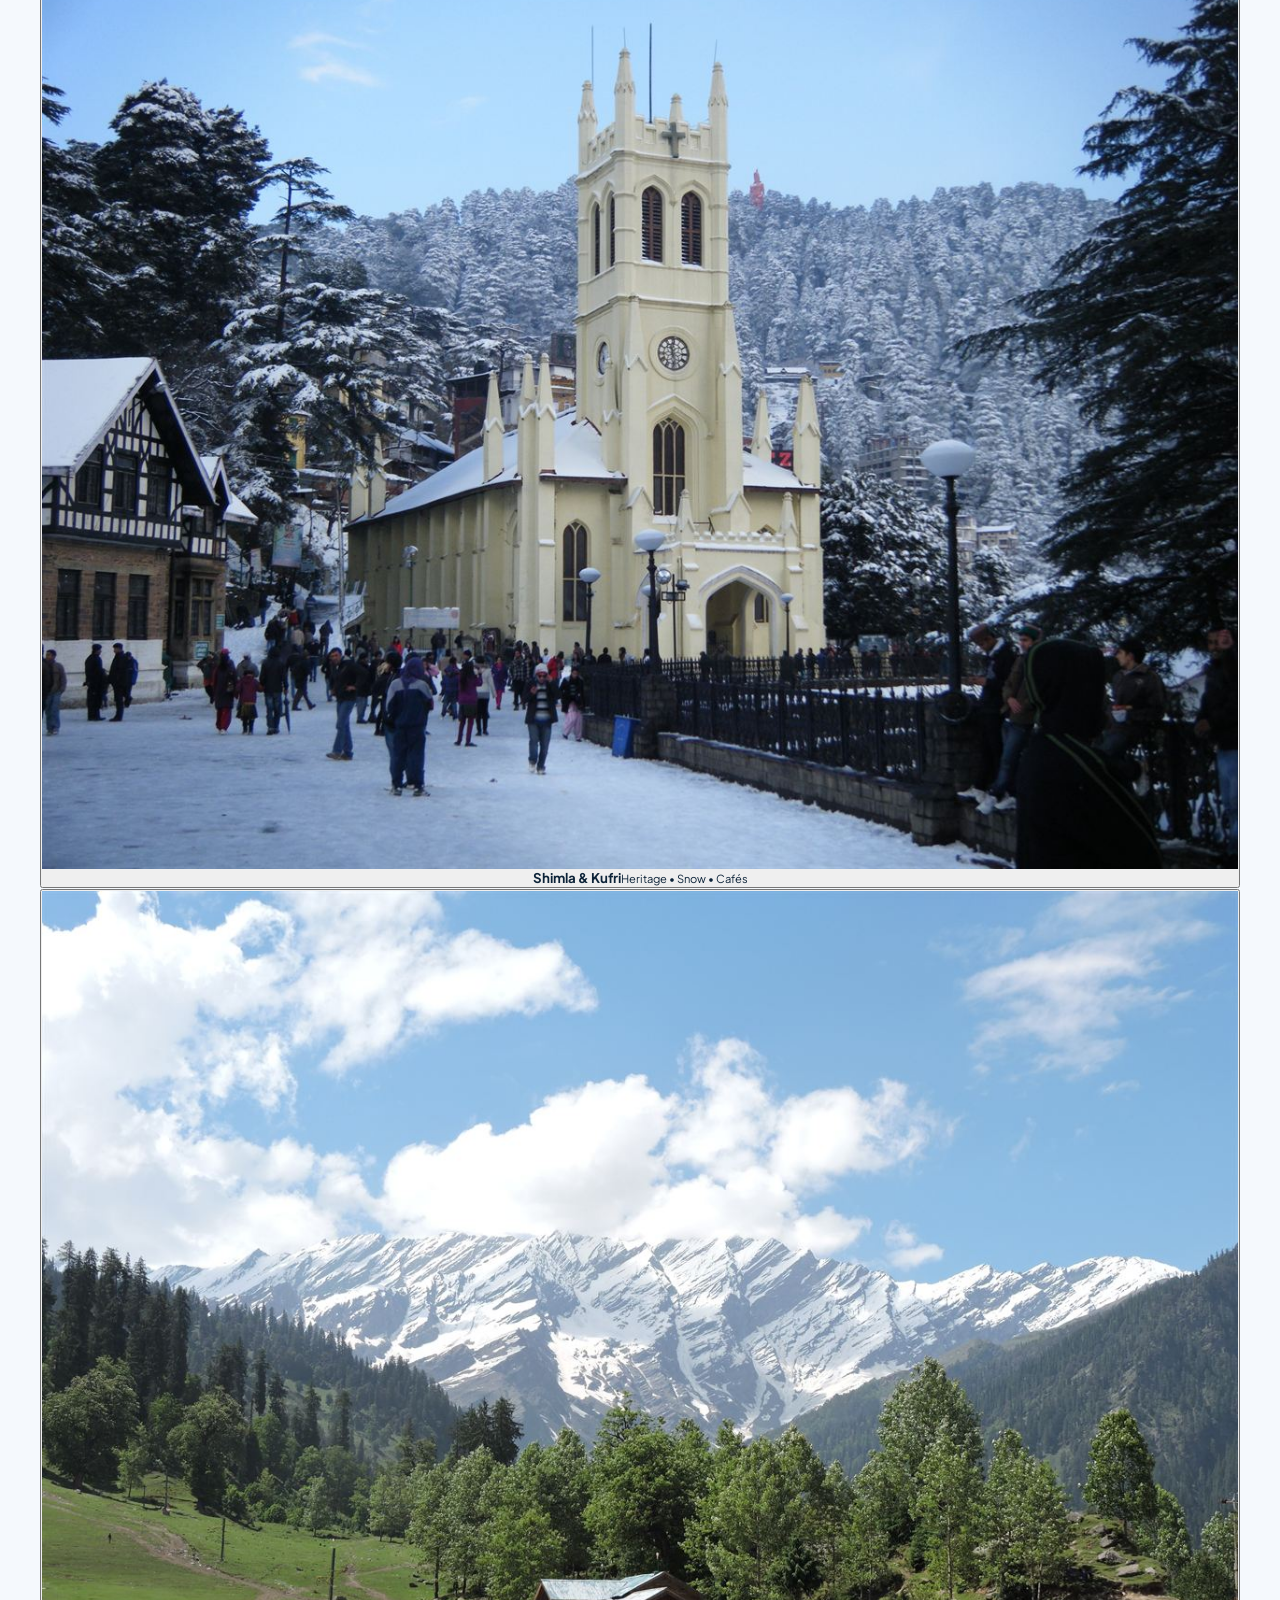
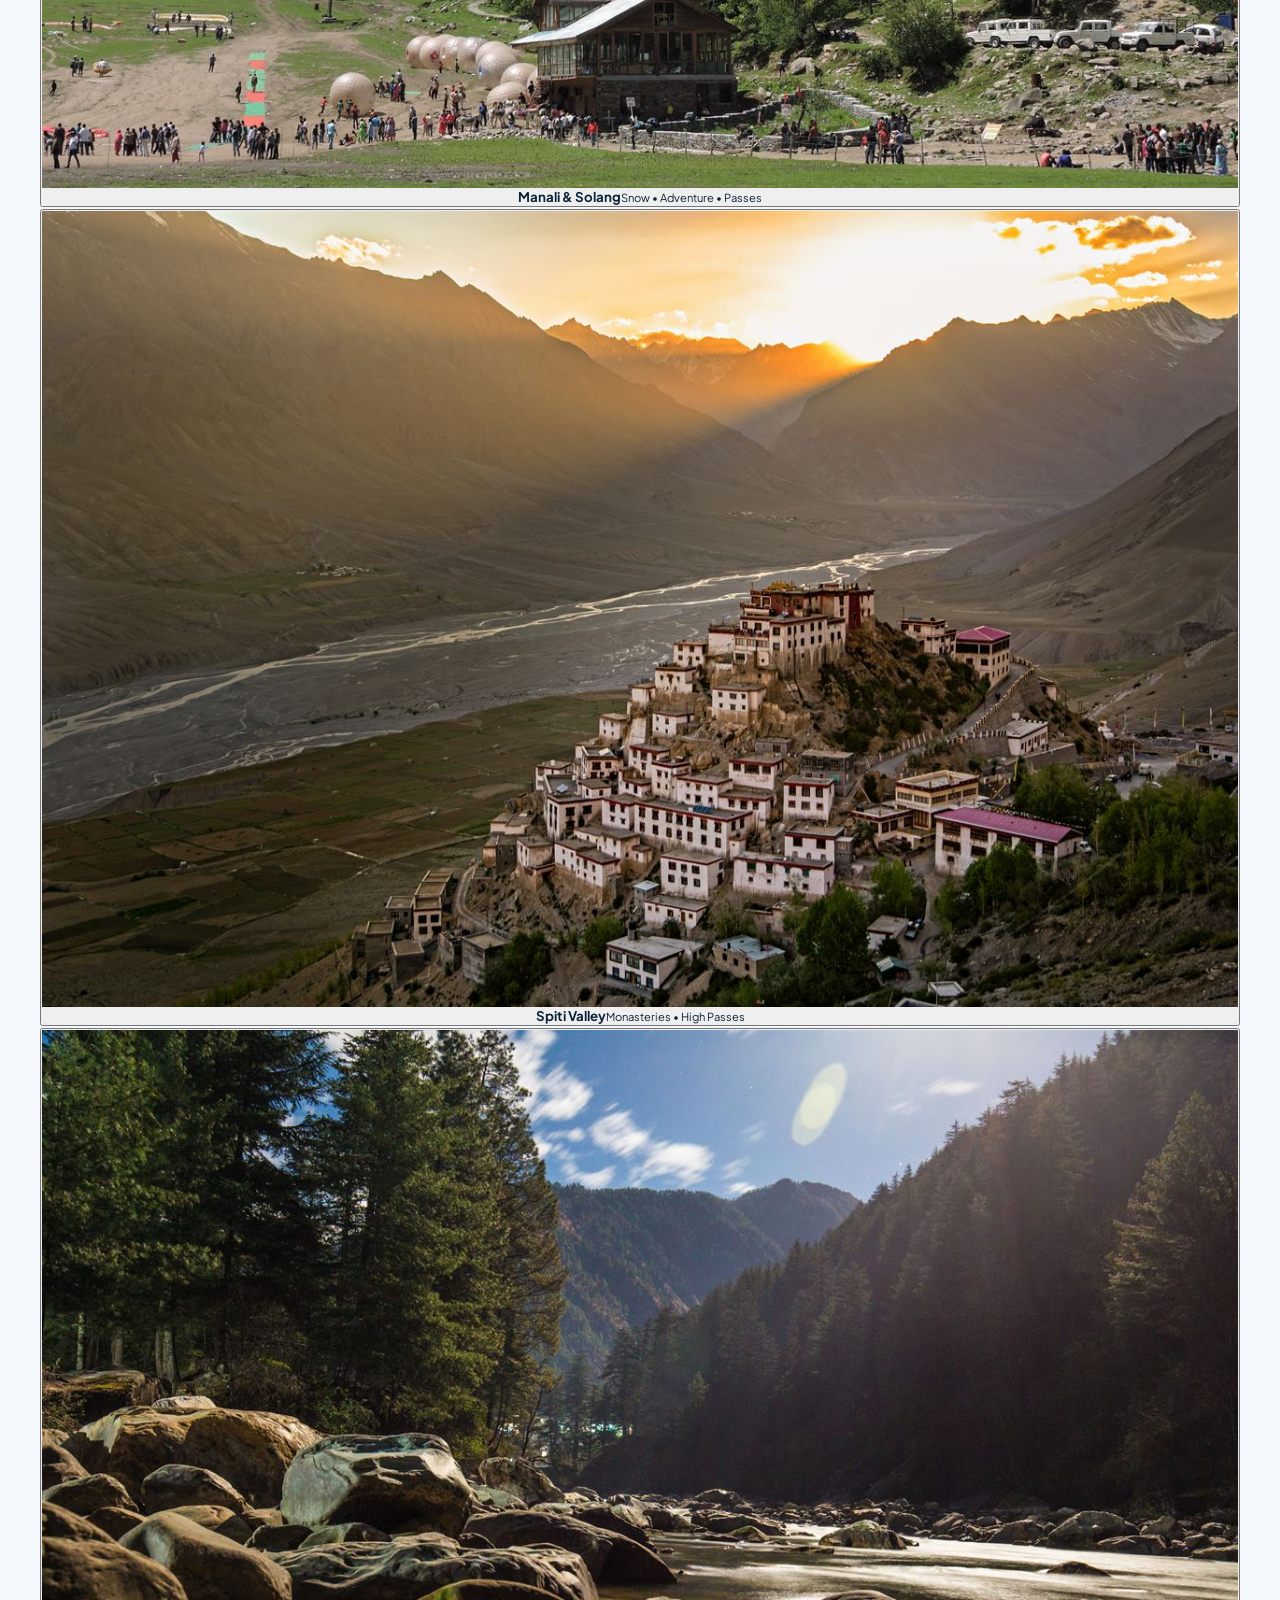
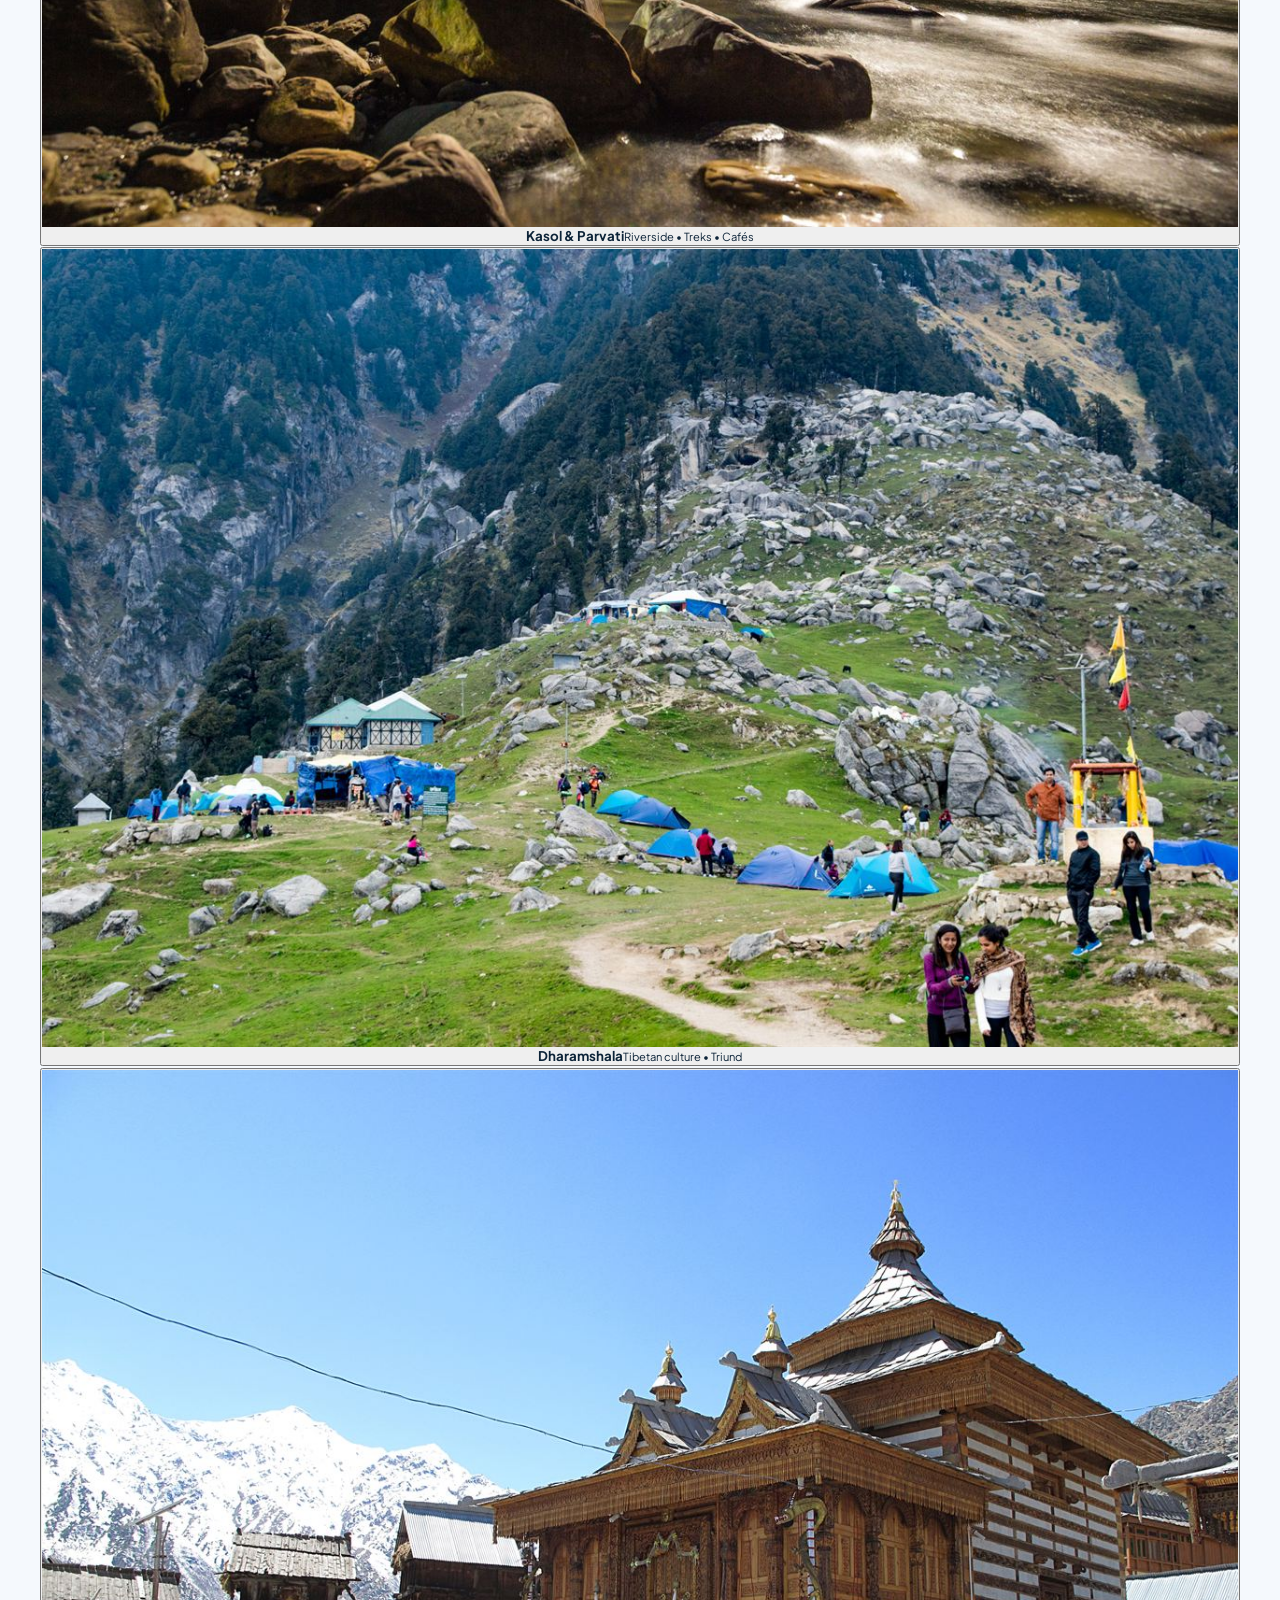
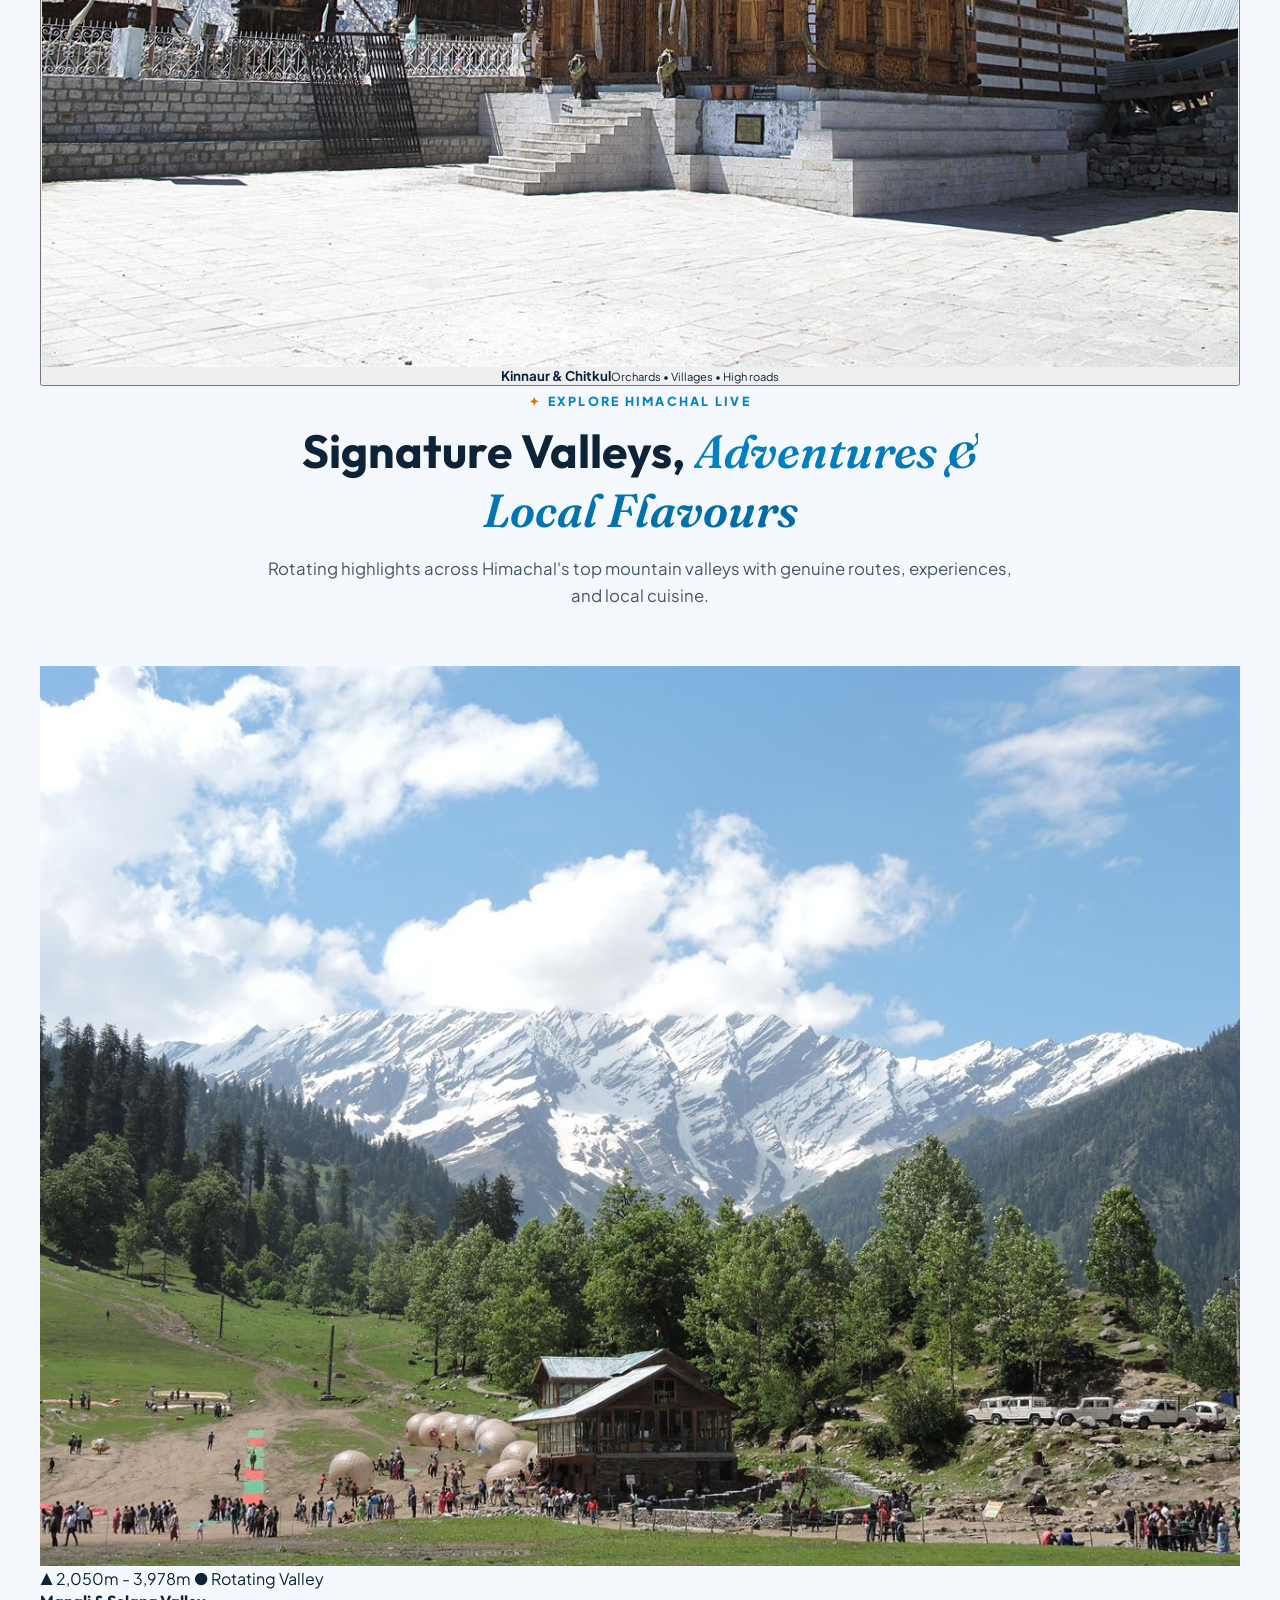
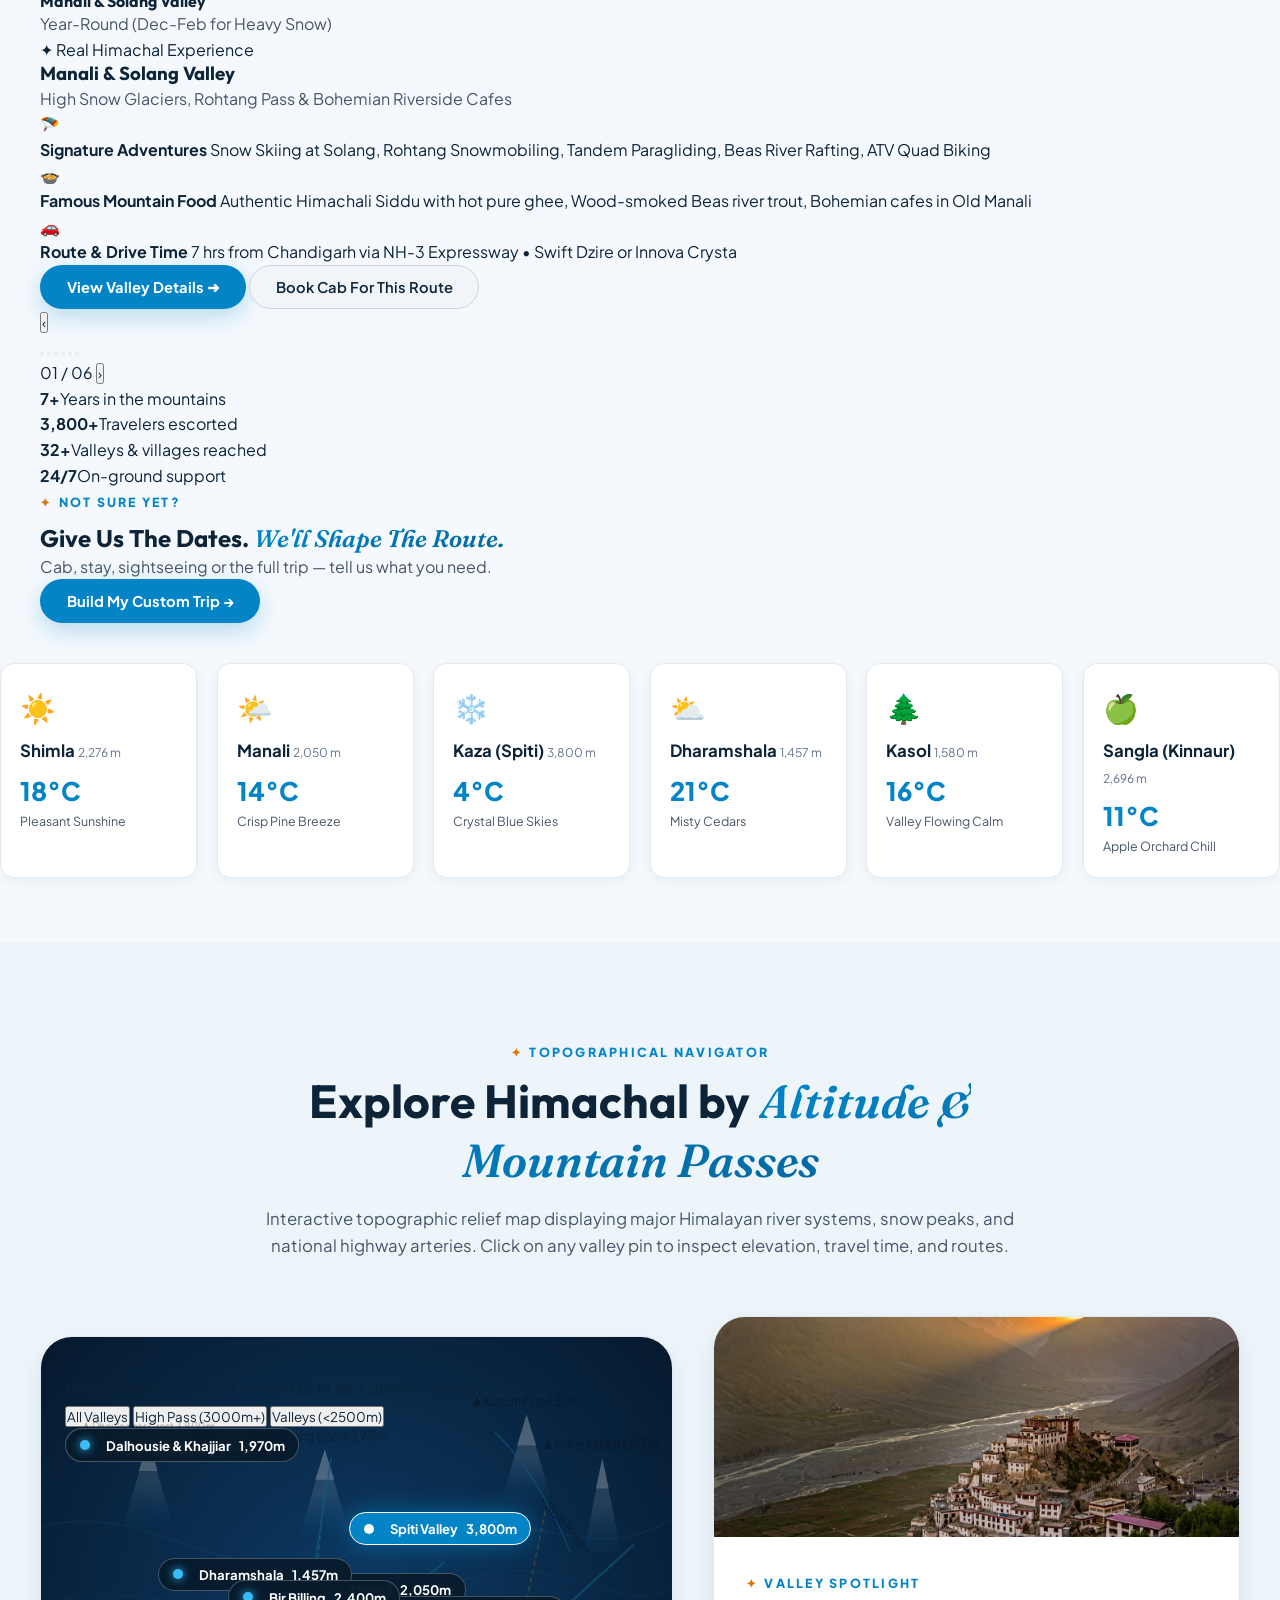
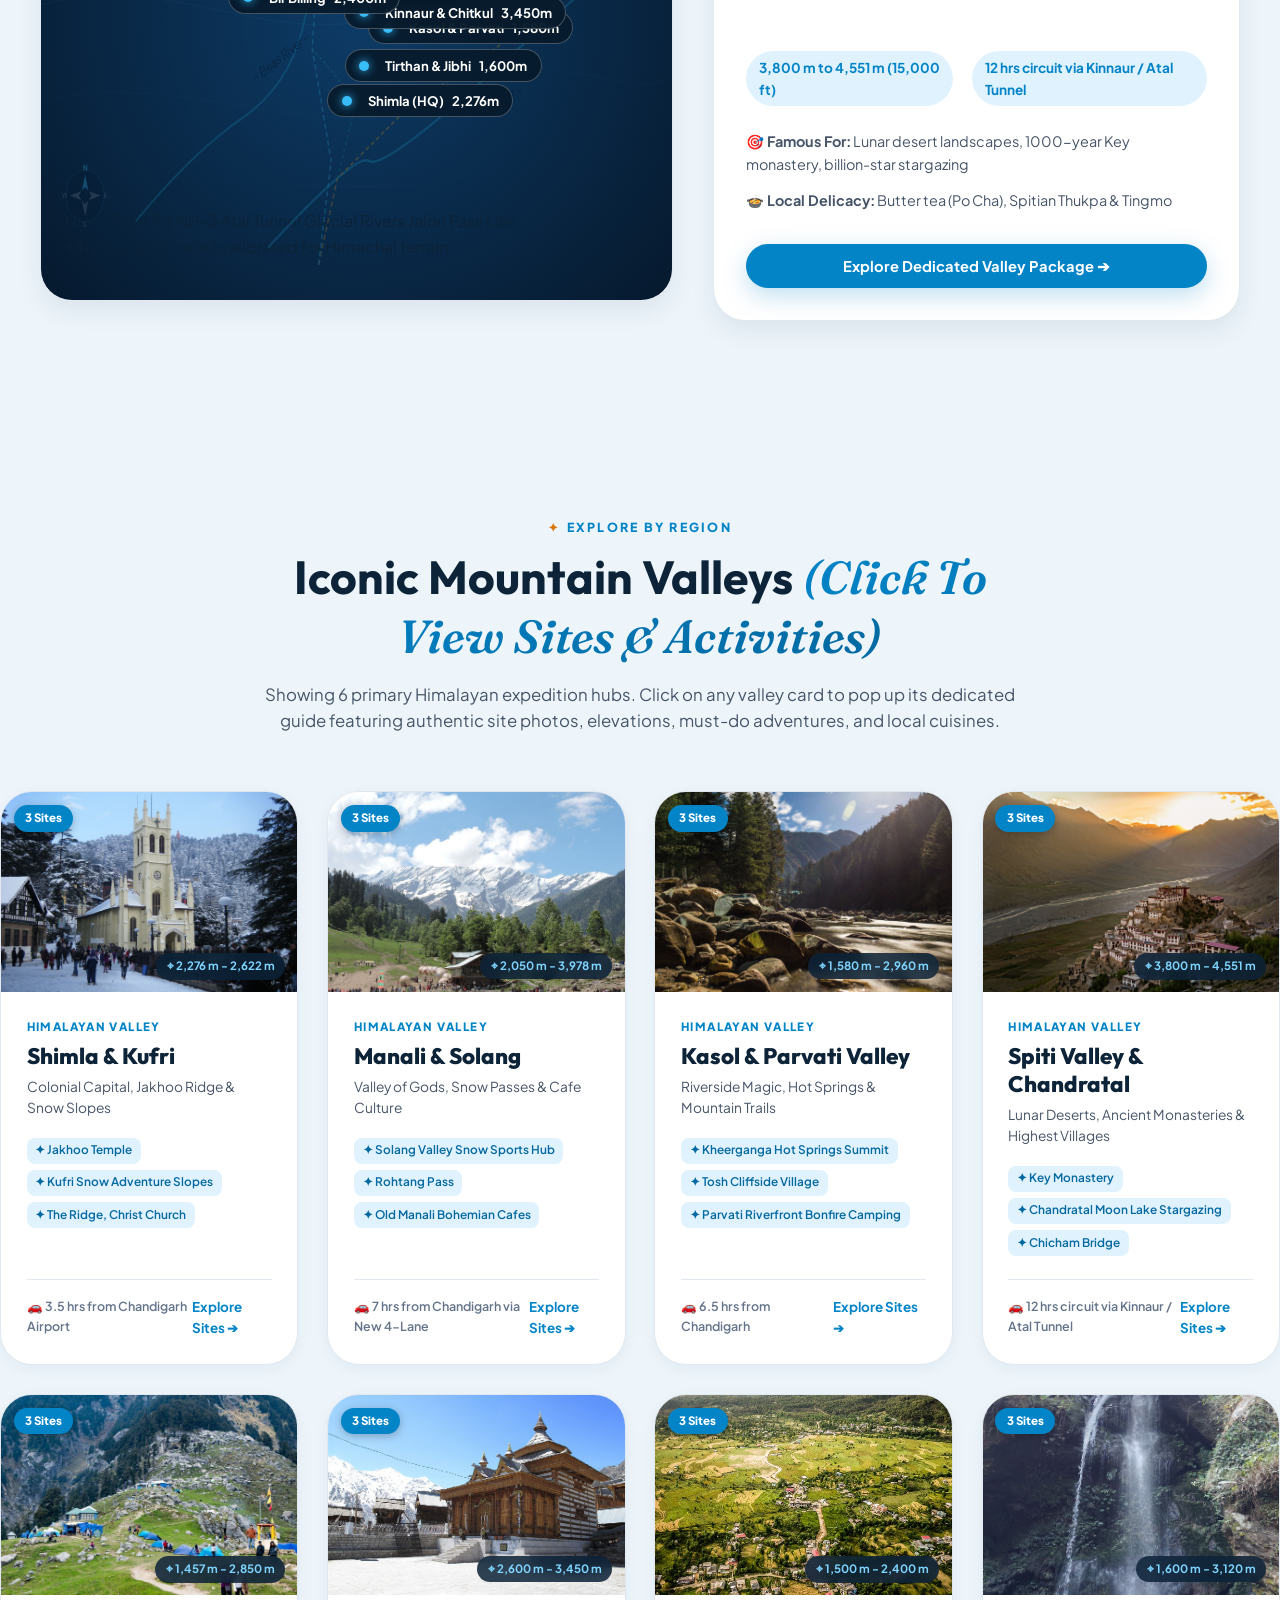
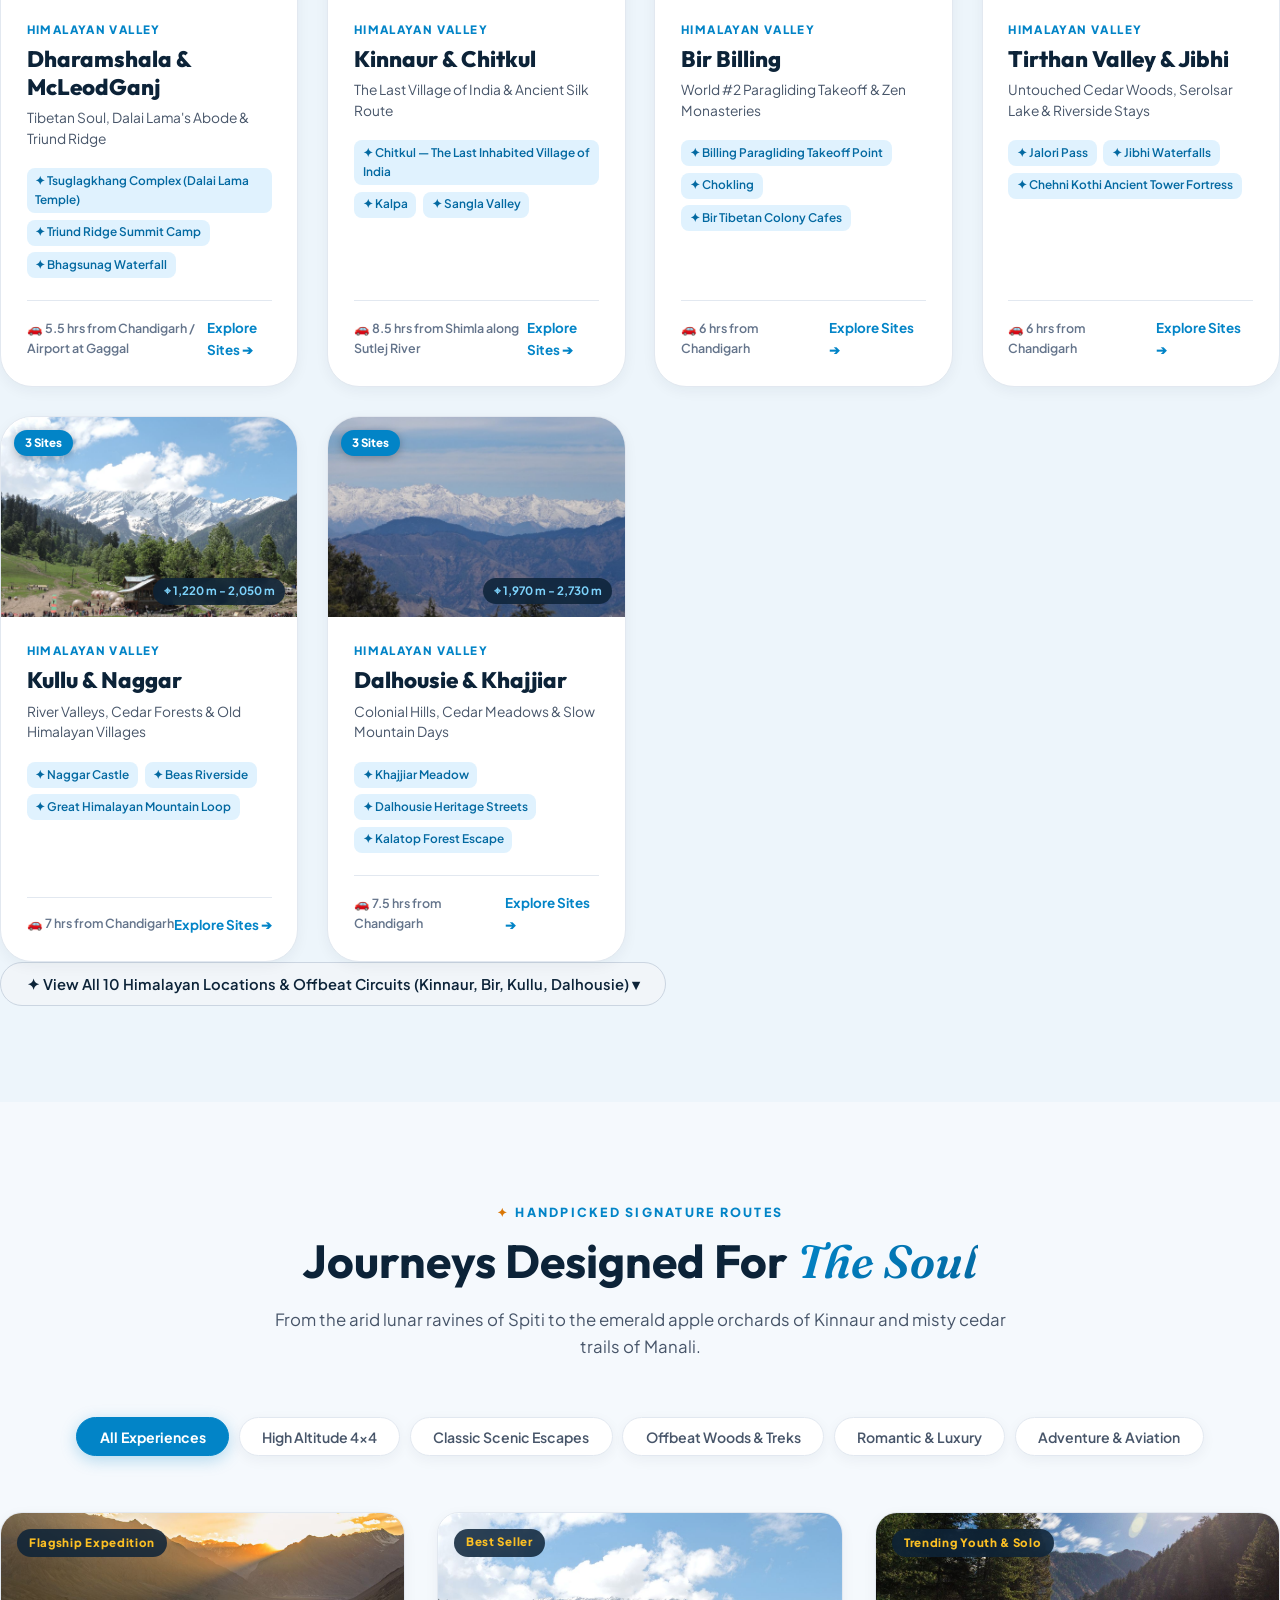
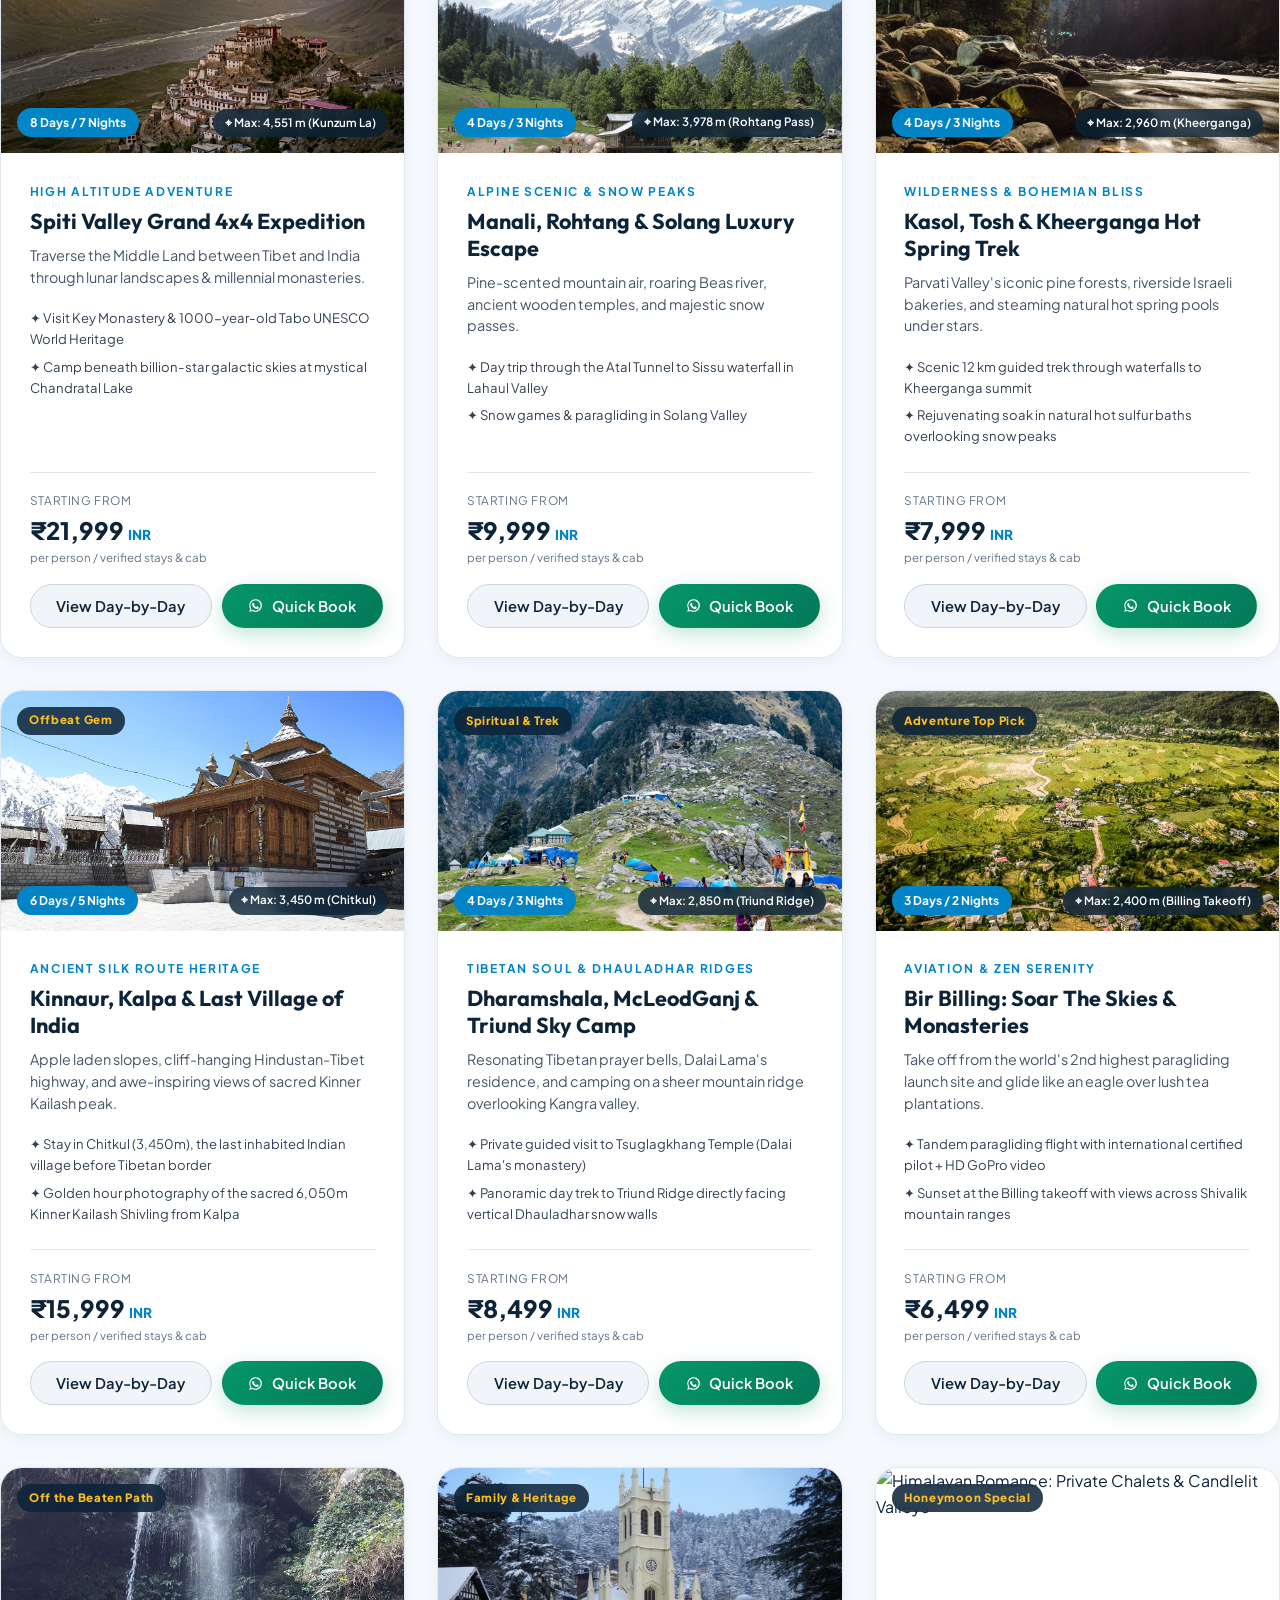
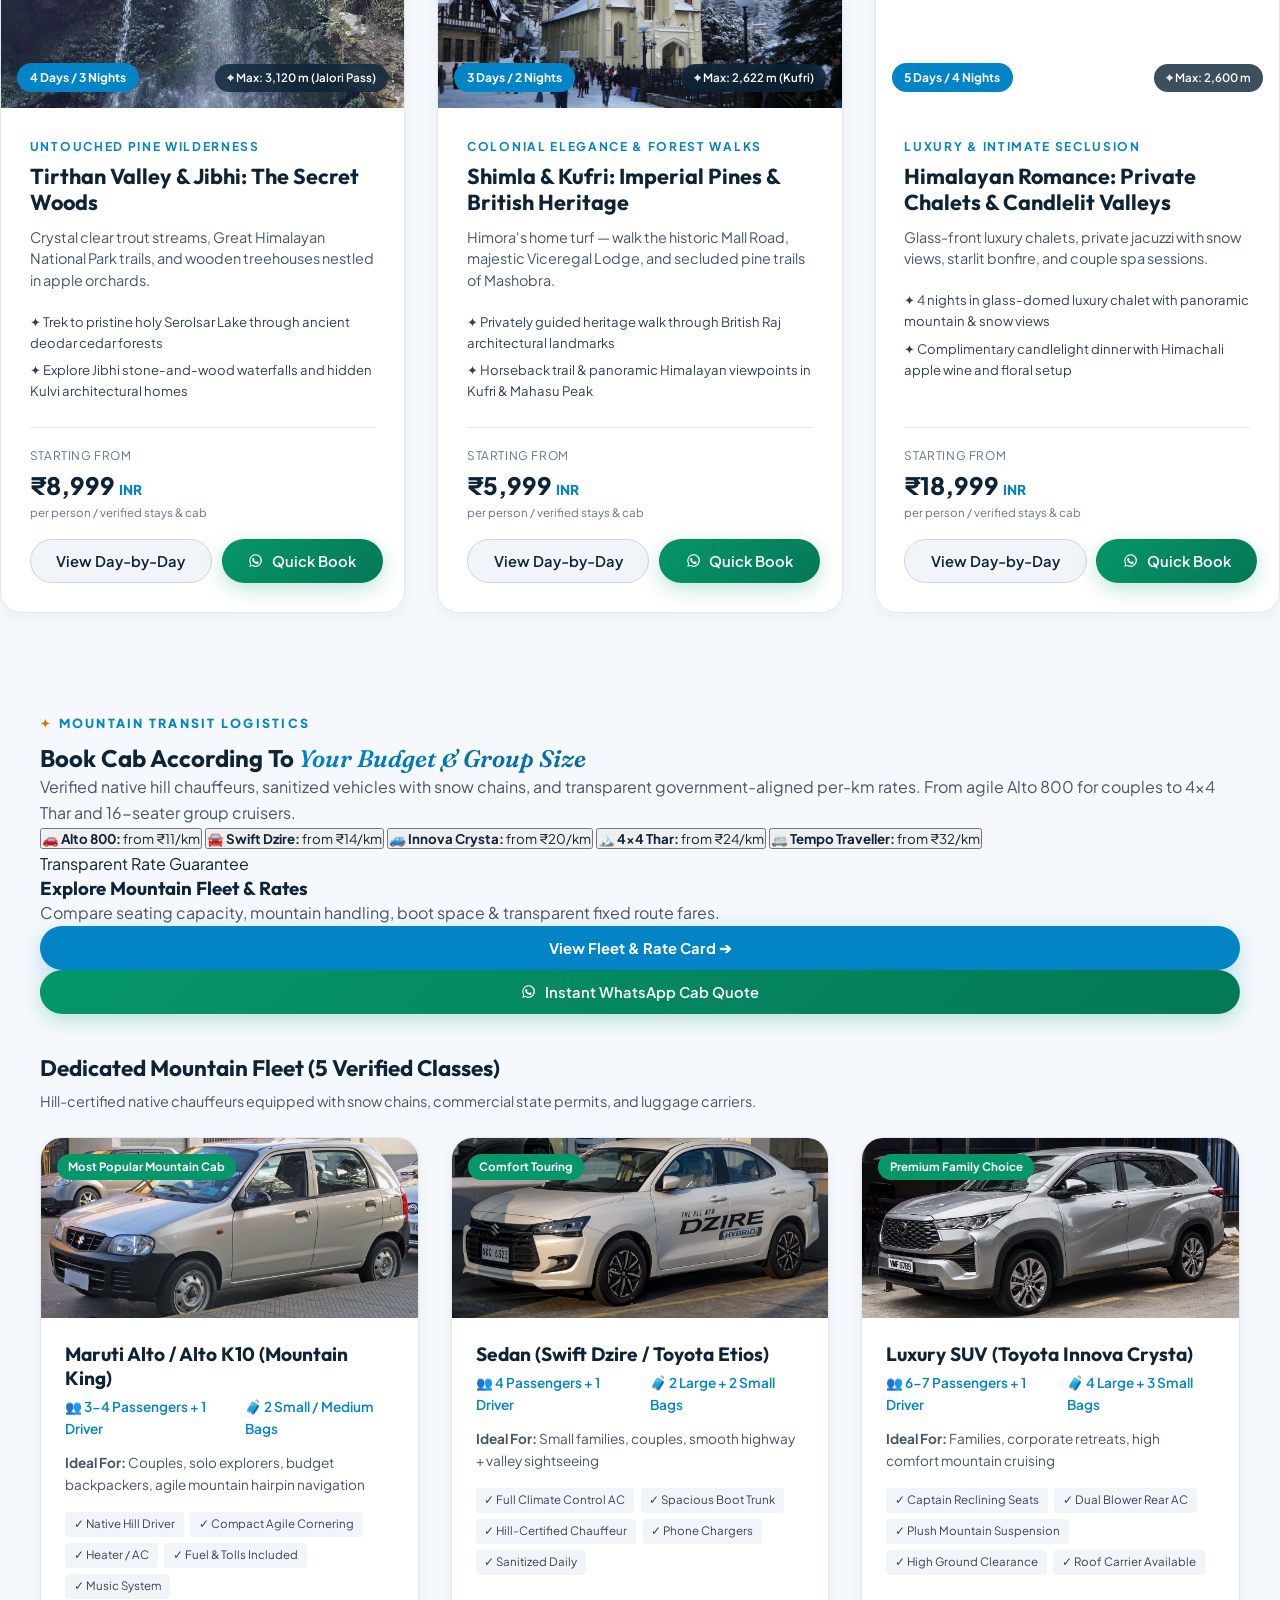
==== commit 487947e3: "Optimize for production launch: Open Graph cards, cache-busting v4.0, high-contrast tabs, deduplicat" ====
--- a/index.html
+++ b/index.html
@@ -5,13 +5,27 @@
   <meta name="viewport" content="width=device-width, initial-scale=1.0">
   <title>Himora Travels — Bespoke Himalayan Expeditions & Luxury Mountain Journeys</title>
   <meta name="description" content="Handcrafted Himalayan expeditions, private 4x4 chauffeur tours, boutique valley stays, and local expertise. Based in Shimla, Himachal Pradesh.">
+  <meta name="theme-color" content="#071a2b">
+
+  <!-- Open Graph / WhatsApp / Facebook Preview Cards -->
+  <meta property="og:type" content="website">
+  <meta property="og:title" content="Himora Travels — Bespoke Himalayan Expeditions &amp; Luxury Mountain Journeys">
+  <meta property="og:description" content="Native Shimla travel specialists crafting personalized Himalayan tour packages, reliable hill-certified cabs, and handpicked wooden chalets across Manali, Spiti, Kasol, and Dharamshala.">
+  <meta property="og:image" content="images/landmarks/solang.jpg">
+  <meta property="og:url" content="https://ashu02-dev.github.io/himora-travels/">
+
+  <!-- Twitter Card -->
+  <meta name="twitter:card" content="summary_large_image">
+  <meta name="twitter:title" content="Himora Travels — Himachal's Trusted Travel Agency">
+  <meta name="twitter:description" content="Bespoke journeys, certified mountain cabs &amp; cozy chalets across Himachal Pradesh.">
+  <meta name="twitter:image" content="images/landmarks/solang.jpg">
 
   <!-- Preconnect to Google Fonts -->
   <link rel="preconnect" href="https://fonts.googleapis.com">
   <link rel="preconnect" href="https://fonts.gstatic.com" crossorigin>
   <link href="https://fonts.googleapis.com/css2?family=Fraunces:ital,opsz,wght@0,9..144,400;0,9..144,600;0,9..144,700;1,9..144,500;1,9..144,600&family=Outfit:wght@400;500;600;700;800&family=Plus+Jakarta+Sans:wght@400;500;600;700&display=swap" rel="stylesheet">
 
-  <link rel="stylesheet" href="css/main.css">
+  <link rel="stylesheet" href="css/main.css?v=4.0">
 </head>
 <body>
 
@@ -110,10 +124,9 @@
          =================================================================== -->
     <div class="agency-tab-panel is-active" id="tab-home"><section class="hero">
         <div class="hero-video-backdrop">
-          <video id="heroVideo" class="hero-cinematic-video" autoplay muted loop playsinline preload="auto" poster="images/landmarks/rohtang.jpg">
+          <video id="heroVideo" class="hero-cinematic-video" autoplay muted loop playsinline preload="metadata" poster="images/landmarks/rohtang.jpg">
             <source src="assets/video/himalaya_snow_drive.webm" type="video/webm">
           </video>
-          <img src="images/landmarks/rohtang.jpg" alt="Rohtang Pass High Himalayas" class="hero-cinematic-bg hero-video-fallback" fetchpriority="high" decoding="async">
         </div>
         <div class="hero-gradient-overlay"></div>
         <button class="hero-video-toggle" id="heroVideoToggle" aria-label="Pause/Play Video" title="Pause/Play Himalayan Snow Drive Video">⏸</button>
@@ -161,6 +174,99 @@
 <section class="home-destinations-section"><div class="container"><div class="home-destinations-top"><div class="section-head" style="margin-bottom:0"><span class="section-tag">6 Major Picks</span><h2>Where Do You Want To <strong>Go?</strong></h2></div><button class="btn btn-outline btn-sm" data-switch-tab="explore">View All 10 Locations →</button></div><div class="home-destination-grid">
 <button class="home-destination-card" data-switch-tab="explore"><img src="images/landmarks/ridge_church.jpg" alt="Shimla & Kufri" loading="lazy"><span><b>Shimla &amp; Kufri</b><small>Heritage • Snow • Cafés</small></span></button><button class="home-destination-card" data-switch-tab="explore"><img src="images/landmarks/solang.jpg" alt="Manali & Solang" loading="lazy"><span><b>Manali &amp; Solang</b><small>Snow • Adventure • Passes</small></span></button><button class="home-destination-card" data-switch-tab="explore"><img src="images/landmarks/key_monastery.jpg" alt="Spiti Valley" loading="lazy"><span><b>Spiti Valley</b><small>Monasteries • High Passes</small></span></button><button class="home-destination-card" data-switch-tab="explore"><img src="images/landmarks/parvati_kasol.jpg" alt="Kasol & Parvati" loading="lazy"><span><b>Kasol &amp; Parvati</b><small>Riverside • Treks • Cafés</small></span></button><button class="home-destination-card" data-switch-tab="explore"><img src="images/landmarks/triund.jpg" alt="Dharamshala" loading="lazy"><span><b>Dharamshala</b><small>Tibetan culture • Triund</small></span></button><button class="home-destination-card" data-switch-tab="explore"><img src="images/landmarks/chitkul.jpg" alt="Kinnaur & Chitkul" loading="lazy"><span><b>Kinnaur &amp; Chitkul</b><small>Orchards • Villages • High roads</small></span></button>
 </div></div></section>
+
+      <!-- AUTO-CHANGING VALLEY SHOWCASE (ADVENTURES & FAMOUS FOOD) -->
+      <section class="agency-showcase-section" id="agencyShowcaseContainer">
+        <div class="container">
+          <div class="section-head compact-section-head">
+            <span class="section-tag">Explore Himachal Live</span>
+            <h2>Signature Valleys, <strong>Adventures &amp; Local Flavours</strong></h2>
+            <p>Rotating highlights across Himachal's top mountain valleys with genuine routes, experiences, and local cuisine.</p>
+          </div>
+
+          <div class="agency-showcase-card">
+            <div class="showcase-progress-wrap">
+              <div class="showcase-progress-bar" id="showcaseProgressBar"></div>
+            </div>
+
+            <div class="showcase-layout">
+              <!-- Left: Media -->
+              <div class="showcase-media">
+                <img id="showcaseImg" class="showcase-img" src="images/landmarks/solang.jpg" alt="Manali" loading="eager">
+                <div class="showcase-media-overlay"></div>
+                <div class="showcase-floating-badges">
+                  <span class="showcase-alt-badge" id="showcaseAlt">▲ 2,050m - 3,978m</span>
+                  <span class="showcase-live-tag">● Rotating Valley</span>
+                </div>
+                <div class="showcase-media-caption">
+                  <h4 id="showcaseCapTitle">Manali &amp; Rohtang Pass</h4>
+                  <p id="showcaseCapSub">Year-Round (Dec-Feb for Heavy Snow)</p>
+                </div>
+              </div>
+
+              <!-- Right: Content & Adventure/Food Highlights -->
+              <div class="showcase-body">
+                <div>
+                  <span class="showcase-eyebrow">✦ Real Himachal Experience</span>
+                  <h3 id="showcaseTitle">Manali &amp; Solang Alpine Valley</h3>
+                  <p class="showcase-tagline" id="showcaseTagline">High Snow Glaciers, Rohtang Pass &amp; Bohemian Riverside Cafes</p>
+
+                  <div class="showcase-features-stack">
+                    <div class="showcase-feature-item">
+                      <div class="showcase-feat-icon">🪂</div>
+                      <div class="showcase-feat-text">
+                        <strong>Signature Adventures</strong>
+                        <span id="showcaseAdvText">Snow Skiing at Solang, Rohtang Snowmobiling, Tandem Paragliding, Beas River Rafting, ATV Quad Biking</span>
+                      </div>
+                    </div>
+
+                    <div class="showcase-feature-item">
+                      <div class="showcase-feat-icon">🍲</div>
+                      <div class="showcase-feat-text">
+                        <strong>Famous Mountain Food</strong>
+                        <span id="showcaseFoodText">Authentic Himachali Siddu with hot pure ghee, Wood-smoked Beas river trout, Bohemian cafes in Old Manali</span>
+                      </div>
+                    </div>
+
+                    <div class="showcase-feature-item">
+                      <div class="showcase-feat-icon">🚗</div>
+                      <div class="showcase-feat-text">
+                        <strong>Route &amp; Drive Time</strong>
+                        <span id="showcaseDriveText">7 hrs from Chandigarh via NH-3 Expressway • Swift Dzire or Innova Crysta</span>
+                      </div>
+                    </div>
+                  </div>
+                </div>
+
+                <div class="showcase-bottom-area">
+                  <div class="showcase-actions">
+                    <button class="btn btn-solid" id="showcaseDetailsBtn">View Valley Details ➜</button>
+                    <button class="btn btn-outline" id="showcaseBookCabBtn">Book Cab For This Route</button>
+                  </div>
+
+                  <div class="showcase-controls-bar">
+                    <button class="showcase-nav-btn" id="showcasePrevBtn" aria-label="Previous Location">‹</button>
+                    
+                    <div class="showcase-dots">
+                      <button class="showcase-dot is-active" onclick="selectShowcaseSlide(0)" aria-label="Slide 1"></button>
+                      <button class="showcase-dot" onclick="selectShowcaseSlide(1)" aria-label="Slide 2"></button>
+                      <button class="showcase-dot" onclick="selectShowcaseSlide(2)" aria-label="Slide 3"></button>
+                      <button class="showcase-dot" onclick="selectShowcaseSlide(3)" aria-label="Slide 4"></button>
+                      <button class="showcase-dot" onclick="selectShowcaseSlide(4)" aria-label="Slide 5"></button>
+                      <button class="showcase-dot" onclick="selectShowcaseSlide(5)" aria-label="Slide 6"></button>
+                    </div>
+
+                    <span class="showcase-counter" id="showcaseCounter">01 / 06</span>
+
+                    <button class="showcase-nav-btn" id="showcaseNextBtn" aria-label="Next Location">›</button>
+                  </div>
+                </div>
+              </div>
+            </div>
+          </div>
+        </div>
+      </section>
+
 <section class="home-proof-section"><div class="container home-proof-grid"><div><strong>7+</strong><span>Years in the mountains</span></div><div><strong>3,800+</strong><span>Travelers escorted</span></div><div><strong>32+</strong><span>Valleys &amp; villages reached</span></div><div><strong>24/7</strong><span>On-ground support</span></div></div></section>
 <section class="home-final-cta"><div class="container home-final-cta-inner"><div><span class="section-tag">Not Sure Yet?</span><h2>Give Us The Dates. <strong>We'll Shape The Route.</strong></h2><p>Cab, stay, sightseeing or the full trip — tell us what you need.</p></div><button class="btn btn-solid" data-switch-tab="booking">Build My Custom Trip →</button></div></section></div>
 
@@ -365,7 +471,7 @@
       <!-- Compact Expand/Collapse Button for Extra Valleys -->
       <div class="dest-toggle-wrap">
         <button class="btn btn-outline" id="destToggleBtn" onclick="toggleExtraValleys()">
-          ✦ View All 8+ Himalayan Valleys & Offbeat Circuits (Kinnaur, Bir Billing) ▾
+          ✦ View All 10 Himalayan Locations &amp; Offbeat Circuits (Kinnaur, Bir, Kullu, Dalhousie) ▾
         </button>
       </div>
     </section>
@@ -943,10 +1049,10 @@
   </a>
 
   <!-- Scripts -->
-  <script src="js/data.js"></script>
-  <script src="js/soundscape.js"></script>
-  <script src="js/map-visualizer.js"></script>
-  <script src="js/planner.js"></script>
-  <script src="js/app.js"></script>
+  <script src="js/data.js?v=4.0"></script>
+  <script src="js/soundscape.js?v=4.0"></script>
+  <script src="js/map-visualizer.js?v=4.0"></script>
+  <script src="js/planner.js?v=4.0"></script>
+  <script src="js/app.js?v=4.0"></script>
 </body>
 </html>
--- a/css/main.css
+++ b/css/main.css
@@ -3098,42 +3098,53 @@
   display: inline-flex;
   align-items: center;
   gap: 0.55rem;
-  padding: 0.65rem 1.25rem;
+  padding: 0.65rem 1.35rem;
   border-radius: var(--radius-full);
-  border: 1px solid transparent;
-  background: transparent;
-  color: var(--text-muted);
-  font-size: 0.9rem;
+  border: 1.5px solid #cbd5e1;
+  background: #f8fafc;
+  color: #1e293b;
+  font-size: 0.92rem;
   font-weight: 700;
   cursor: pointer;
   transition: all var(--transition-fast);
   flex-shrink: 0;
+  box-shadow: 0 2px 6px rgba(0, 0, 0, 0.06);
+}
+
+body.theme-dark .agency-tab-btn {
+  background: rgba(255, 255, 255, 0.08);
+  border-color: rgba(255, 255, 255, 0.16);
+  color: #f1f5f9;
 }
 
 .agency-tab-btn .tab-icon {
-  font-size: 1.1rem;
+  font-size: 1.15rem;
 }
 
 .agency-tab-btn:hover {
-  color: var(--text-main);
-  background: rgba(2, 132, 199, 0.08);
+  background: #e2e8f0;
+  color: #0284c7;
+  border-color: #94a3b8;
+  transform: translateY(-1px);
 }
 
 body.theme-dark .agency-tab-btn:hover {
-  background: rgba(56, 189, 248, 0.12);
-  color: #fff;
+  background: rgba(56, 189, 248, 0.2);
+  color: #38bdf8;
+  border-color: rgba(56, 189, 248, 0.4);
 }
 
 .agency-tab-btn.is-active {
-  background: linear-gradient(135deg, #0284c7 0%, #0369a1 100%);
-  color: #ffffff;
-  border-color: rgba(255, 255, 255, 0.2);
-  box-shadow: 0 4px 14px rgba(2, 132, 199, 0.35);
+  background: linear-gradient(135deg, #0284c7 0%, #0369a1 100%) !important;
+  color: #ffffff !important;
+  border-color: #0284c7 !important;
+  box-shadow: 0 4px 16px rgba(2, 132, 199, 0.45) !important;
+  transform: translateY(-1px);
 }
 
 body.theme-dark .agency-tab-btn.is-active {
-  background: linear-gradient(135deg, #0284c7 0%, #0ea5e9 100%);
-  box-shadow: 0 4px 16px rgba(14, 165, 233, 0.45);
+  background: linear-gradient(135deg, #0284c7 0%, #0ea5e9 100%) !important;
+  box-shadow: 0 4px 18px rgba(14, 165, 233, 0.55) !important;
 }
 
 /* Tab Panels */
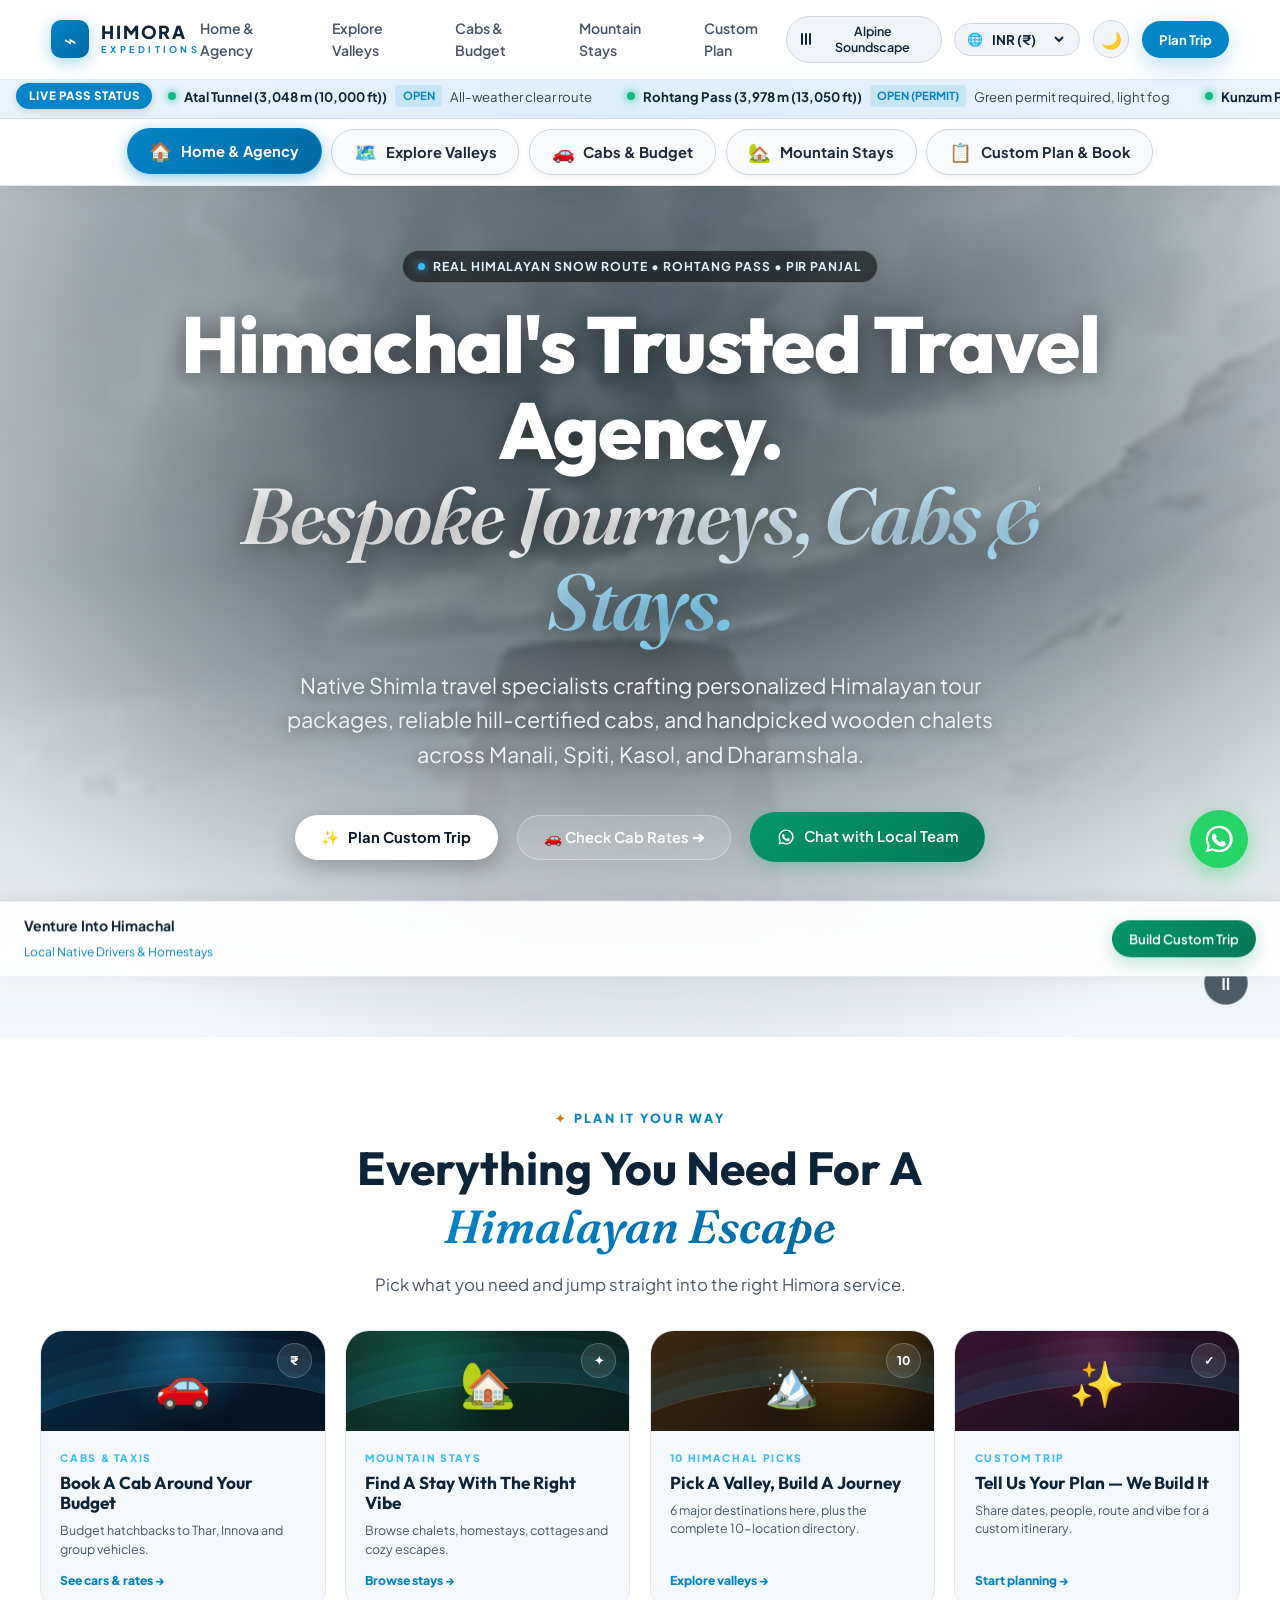
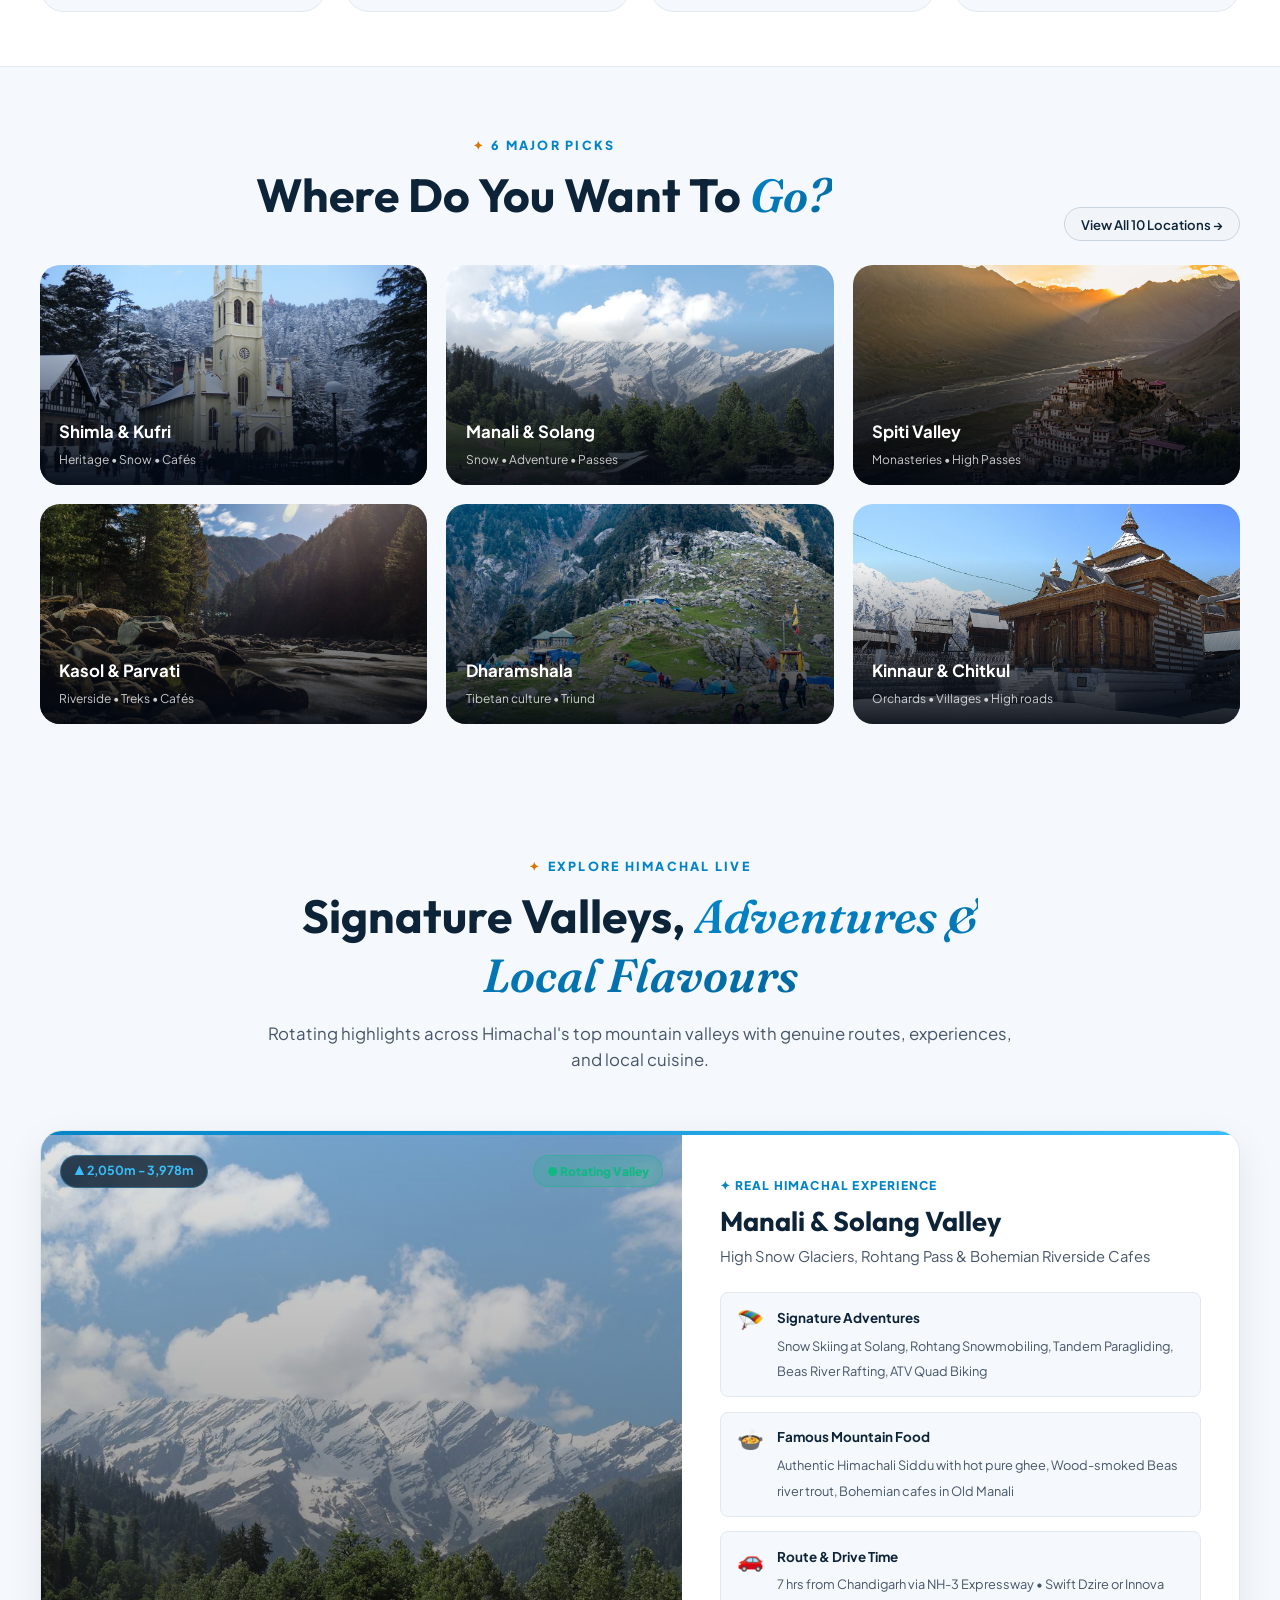
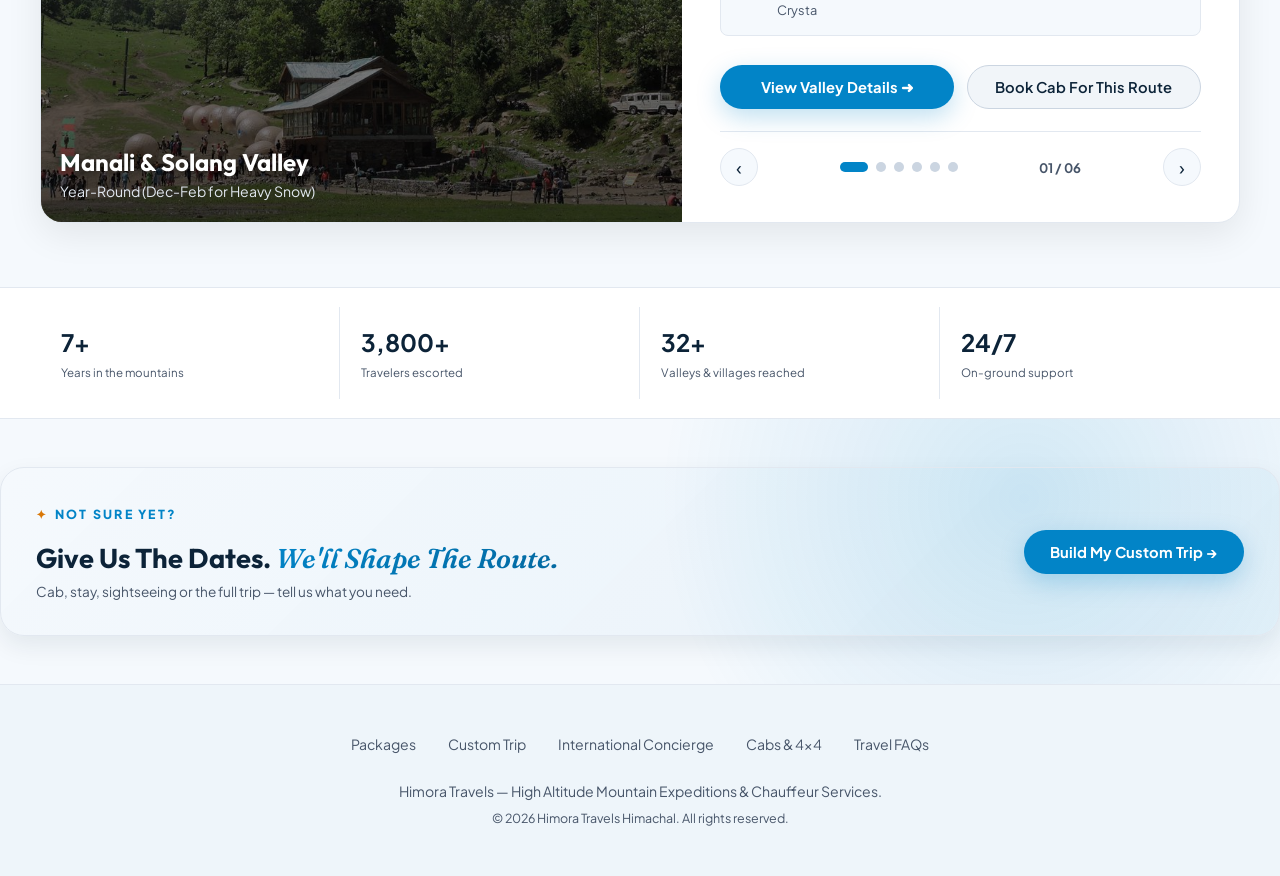
==== commit 05dbccbc: "Fix CSS brace balance, resilient lifecycle tab switching & frame bounding" ====
--- a/index.html
+++ b/index.html
@@ -25,7 +25,7 @@
   <link rel="preconnect" href="https://fonts.gstatic.com" crossorigin>
   <link href="https://fonts.googleapis.com/css2?family=Fraunces:ital,opsz,wght@0,9..144,400;0,9..144,600;0,9..144,700;1,9..144,500;1,9..144,600&family=Outfit:wght@400;500;600;700;800&family=Plus+Jakarta+Sans:wght@400;500;600;700&display=swap" rel="stylesheet">
 
-  <link rel="stylesheet" href="css/main.css?v=4.0">
+  <link rel="stylesheet" href="css/main.css">
 </head>
 <body>
 
@@ -166,13 +166,18 @@
         </div>
       </section>
 <section class="home-command-section"><div class="container"><div class="section-head home-command-head"><span class="section-tag">Plan It Your Way</span><h2>Everything You Need For A <strong>Himalayan Escape</strong></h2><p>Pick what you need and jump straight into the right Himora service.</p></div><div class="home-command-grid">
-<button class="home-command-card" data-switch-tab="cabs"><div class="home-command-art"><span>🚗</span><i>₹</i></div><div class="home-command-copy"><span class="home-command-kicker">CABS &amp; TAXIS</span><h3>Book A Cab Around Your Budget</h3><p>Budget hatchbacks to Thar, Innova and group vehicles.</p><span class="home-command-link">See cars &amp; rates →</span></div></button>
-<button class="home-command-card home-command-stay" data-switch-tab="stays"><div class="home-command-art"><span>🏡</span><i>✦</i></div><div class="home-command-copy"><span class="home-command-kicker">MOUNTAIN STAYS</span><h3>Find A Stay With The Right Vibe</h3><p>Browse chalets, homestays, cottages and cozy escapes.</p><span class="home-command-link">Browse stays →</span></div></button>
-<button class="home-command-card home-command-trip" data-switch-tab="explore"><div class="home-command-art"><span>🏔️</span><i>10</i></div><div class="home-command-copy"><span class="home-command-kicker">10 HIMACHAL PICKS</span><h3>Pick A Valley, Build A Journey</h3><p>6 major destinations here, plus the complete 10-location directory.</p><span class="home-command-link">Explore valleys →</span></div></button>
-<button class="home-command-card home-command-plan" data-switch-tab="booking"><div class="home-command-art"><span>✨</span><i>✓</i></div><div class="home-command-copy"><span class="home-command-kicker">CUSTOM TRIP</span><h3>Tell Us Your Plan — We Build It</h3><p>Share dates, people, route and vibe for a custom itinerary.</p><span class="home-command-link">Start planning →</span></div></button>
+<div class="home-command-card" role="button" tabindex="0" data-switch-tab="cabs"><div class="home-command-art"><span>🚗</span><i>₹</i></div><div class="home-command-copy"><span class="home-command-kicker">CABS &amp; TAXIS</span><h3>Book A Cab Around Your Budget</h3><p>Budget hatchbacks to Thar, Innova and group vehicles.</p><span class="home-command-link">See cars &amp; rates →</span></div></div>
+<div class="home-command-card home-command-stay" role="button" tabindex="0" data-switch-tab="stays"><div class="home-command-art"><span>🏡</span><i>✦</i></div><div class="home-command-copy"><span class="home-command-kicker">MOUNTAIN STAYS</span><h3>Find A Stay With The Right Vibe</h3><p>Browse chalets, homestays, cottages and cozy escapes.</p><span class="home-command-link">Browse stays →</span></div></div>
+<div class="home-command-card home-command-trip" role="button" tabindex="0" data-switch-tab="explore"><div class="home-command-art"><span>🏔️</span><i>10</i></div><div class="home-command-copy"><span class="home-command-kicker">10 HIMACHAL PICKS</span><h3>Pick A Valley, Build A Journey</h3><p>6 major destinations here, plus the complete 10-location directory.</p><span class="home-command-link">Explore valleys →</span></div></div>
+<div class="home-command-card home-command-plan" role="button" tabindex="0" data-switch-tab="booking"><div class="home-command-art"><span>✨</span><i>✓</i></div><div class="home-command-copy"><span class="home-command-kicker">CUSTOM TRIP</span><h3>Tell Us Your Plan — We Build It</h3><p>Share dates, people, route and vibe for a custom itinerary.</p><span class="home-command-link">Start planning →</span></div></div>
 </div></div></section>
 <section class="home-destinations-section"><div class="container"><div class="home-destinations-top"><div class="section-head" style="margin-bottom:0"><span class="section-tag">6 Major Picks</span><h2>Where Do You Want To <strong>Go?</strong></h2></div><button class="btn btn-outline btn-sm" data-switch-tab="explore">View All 10 Locations →</button></div><div class="home-destination-grid">
-<button class="home-destination-card" data-switch-tab="explore"><img src="images/landmarks/ridge_church.jpg" alt="Shimla & Kufri" loading="lazy"><span><b>Shimla &amp; Kufri</b><small>Heritage • Snow • Cafés</small></span></button><button class="home-destination-card" data-switch-tab="explore"><img src="images/landmarks/solang.jpg" alt="Manali & Solang" loading="lazy"><span><b>Manali &amp; Solang</b><small>Snow • Adventure • Passes</small></span></button><button class="home-destination-card" data-switch-tab="explore"><img src="images/landmarks/key_monastery.jpg" alt="Spiti Valley" loading="lazy"><span><b>Spiti Valley</b><small>Monasteries • High Passes</small></span></button><button class="home-destination-card" data-switch-tab="explore"><img src="images/landmarks/parvati_kasol.jpg" alt="Kasol & Parvati" loading="lazy"><span><b>Kasol &amp; Parvati</b><small>Riverside • Treks • Cafés</small></span></button><button class="home-destination-card" data-switch-tab="explore"><img src="images/landmarks/triund.jpg" alt="Dharamshala" loading="lazy"><span><b>Dharamshala</b><small>Tibetan culture • Triund</small></span></button><button class="home-destination-card" data-switch-tab="explore"><img src="images/landmarks/chitkul.jpg" alt="Kinnaur & Chitkul" loading="lazy"><span><b>Kinnaur &amp; Chitkul</b><small>Orchards • Villages • High roads</small></span></button>
+<div class="home-destination-card" role="button" tabindex="0" data-switch-tab="explore"><img src="images/landmarks/ridge_church.jpg" alt="Shimla & Kufri" loading="lazy"><span><b>Shimla &amp; Kufri</b><small>Heritage • Snow • Cafés</small></span></div>
+<div class="home-destination-card" role="button" tabindex="0" data-switch-tab="explore"><img src="images/landmarks/solang.jpg" alt="Manali & Solang" loading="lazy"><span><b>Manali &amp; Solang</b><small>Snow • Adventure • Passes</small></span></div>
+<div class="home-destination-card" role="button" tabindex="0" data-switch-tab="explore"><img src="images/landmarks/key_monastery.jpg" alt="Spiti Valley" loading="lazy"><span><b>Spiti Valley</b><small>Monasteries • High Passes</small></span></div>
+<div class="home-destination-card" role="button" tabindex="0" data-switch-tab="explore"><img src="images/landmarks/parvati_kasol.jpg" alt="Kasol & Parvati" loading="lazy"><span><b>Kasol &amp; Parvati</b><small>Riverside • Treks • Cafés</small></span></div>
+<div class="home-destination-card" role="button" tabindex="0" data-switch-tab="explore"><img src="images/landmarks/triund.jpg" alt="Dharamshala" loading="lazy"><span><b>Dharamshala</b><small>Tibetan culture • Triund</small></span></div>
+<div class="home-destination-card" role="button" tabindex="0" data-switch-tab="explore"><img src="images/landmarks/chitkul.jpg" alt="Kinnaur & Chitkul" loading="lazy"><span><b>Kinnaur &amp; Chitkul</b><small>Orchards • Villages • High roads</small></span></div>
 </div></div></section>
 
       <!-- AUTO-CHANGING VALLEY SHOWCASE (ADVENTURES & FAMOUS FOOD) -->
@@ -1049,10 +1054,10 @@
   </a>
 
   <!-- Scripts -->
-  <script src="js/data.js?v=4.0"></script>
-  <script src="js/soundscape.js?v=4.0"></script>
-  <script src="js/map-visualizer.js?v=4.0"></script>
-  <script src="js/planner.js?v=4.0"></script>
-  <script src="js/app.js?v=4.0"></script>
+  <script src="js/data.js"></script>
+  <script src="js/soundscape.js"></script>
+  <script src="js/map-visualizer.js"></script>
+  <script src="js/planner.js"></script>
+  <script src="js/app.js"></script>
 </body>
 </html>
--- a/css/main.css
+++ b/css/main.css
@@ -2642,6 +2642,7 @@
 .himora-toast.show {
   opacity: 1;
   transform: translateX(-50%) translateY(0);
+}
 /* ==========================================================================
    COMPACT & REFINED SECTIONS (PAGE LENGTH REDUCTION & CREATIVE UI)
    ========================================================================== */
@@ -3693,13 +3694,377 @@
 
 
 /* HIMORA 2.0 — compact home + immersive terrain */
-.home-command-section{padding:4.2rem 0 3.4rem;background:var(--bg-surface);border-bottom:1px solid var(--border-glass)}
-.home-command-head{max-width:780px;margin:0 auto 2rem;text-align:center}.home-command-grid{display:grid;grid-template-columns:repeat(4,1fr);gap:1rem}
-.home-command-card{appearance:none;border:1px solid var(--border-glass);border-radius:24px;padding:0;text-align:left;overflow:hidden;cursor:pointer;background:var(--bg-deep);color:var(--text-main);transition:.25s;min-height:265px}.home-command-card:hover{transform:translateY(-7px);box-shadow:0 20px 48px rgba(0,0,0,.12);border-color:rgba(56,189,248,.45)}
-.home-command-art{height:100px;position:relative;display:flex;align-items:center;justify-content:center;background:radial-gradient(circle at 50% 20%,rgba(56,189,248,.3),transparent 45%),linear-gradient(145deg,#092c46,#061525 72%);overflow:hidden}.home-command-art:after{content:"";position:absolute;inset:auto -10% -42px;height:90px;border-radius:50%;border-top:1px solid rgba(255,255,255,.18);box-shadow:0 -15px 0 rgba(56,189,248,.06),0 -30px 0 rgba(56,189,248,.05),0 -45px 0 rgba(56,189,248,.04);transform:rotate(-4deg)}.home-command-art span{font-size:2.8rem;filter:drop-shadow(0 8px 14px rgba(0,0,0,.35));z-index:1}.home-command-art i{position:absolute;right:13px;top:12px;width:35px;height:35px;border-radius:50%;display:grid;place-items:center;background:rgba(255,255,255,.1);border:1px solid rgba(255,255,255,.2);font-size:.75rem;font-style:normal;font-weight:900;color:#fff;z-index:2}.home-command-copy{padding:1.15rem 1.2rem 1.25rem}.home-command-kicker{font-size:.65rem;letter-spacing:.16em;font-weight:900;color:#38bdf8}.home-command-copy h3{font-size:1.08rem;line-height:1.2;margin:.38rem 0 .45rem}.home-command-copy p{font-size:.78rem;line-height:1.5;color:var(--text-muted);margin:0 0 .8rem}.home-command-link{font-size:.76rem;font-weight:800;color:#0284c7}.home-command-link b{font-size:1rem;margin-left:.2rem}.home-command-stay .home-command-art{background:radial-gradient(circle at 30% 30%,rgba(16,185,129,.25),transparent 45%),linear-gradient(145deg,#12382f,#071a19)}.home-command-trip .home-command-art{background:radial-gradient(circle at 70% 20%,rgba(245,158,11,.25),transparent 45%),linear-gradient(145deg,#3b2812,#171008)}.home-command-plan .home-command-art{background:radial-gradient(circle at 50% 20%,rgba(236,72,153,.22),transparent 45%),linear-gradient(145deg,#35152e,#170b16)}
-.home-destinations-section{padding:4rem 0;background:var(--bg-deep)}.home-destinations-top{display:flex;align-items:end;justify-content:space-between;gap:1rem;margin-bottom:1.5rem}.home-destination-grid{display:grid;grid-template-columns:repeat(3,1fr);gap:1rem}.home-destination-card{position:relative;height:210px;padding:0;border:0;border-radius:20px;overflow:hidden;cursor:pointer;text-align:left;background:#061525;color:#fff}.home-destination-card img{width:100%;height:100%;object-fit:cover;transition:.5s}.home-destination-card:after{content:"";position:absolute;inset:35% 0 0;background:linear-gradient(transparent,rgba(2,8,18,.9))}.home-destination-card:hover img{transform:scale(1.06);filter:saturate(1.1)}.home-destination-card span{position:absolute;left:1rem;right:1rem;bottom:.9rem;z-index:2}.home-destination-card b{display:block;font-size:1rem}.home-destination-card small{display:block;margin-top:.2rem;font-size:.72rem;color:rgba(255,255,255,.72)}
-.home-proof-section{padding:1.2rem 0;background:var(--bg-surface);border-top:1px solid var(--border-glass);border-bottom:1px solid var(--border-glass)}.home-proof-grid{display:grid;grid-template-columns:repeat(4,1fr)}.home-proof-grid>div{padding:1rem 1.3rem;border-right:1px solid var(--border-glass)}.home-proof-grid>div:last-child{border-right:0}.home-proof-grid strong{display:block;font-size:1.5rem}.home-proof-grid span{display:block;color:var(--text-muted);font-size:.72rem;margin-top:.2rem}.home-final-cta{padding:3rem 0;background:radial-gradient(circle at 80% 30%,rgba(2,132,199,.14),transparent 35%),var(--bg-deep)}.home-final-cta-inner{display:flex;align-items:center;justify-content:space-between;gap:2rem;padding:2rem 2.2rem;border:1px solid var(--border-glass);border-radius:24px;background:linear-gradient(135deg,rgba(255,255,255,.04),rgba(2,132,199,.06));box-shadow:var(--shadow-md)}.home-final-cta h2{margin:.4rem 0;font-size:1.7rem}.home-final-cta p{margin:0;color:var(--text-muted);font-size:.85rem}
-.map-visualizer-section{padding:4.8rem 0;background:linear-gradient(180deg,var(--bg-subtle),var(--bg-deep))}.map-viewport{min-height:560px;padding:1rem;background:radial-gradient(circle at 65% 25%,rgba(14,165,233,.22),transparent 25%),radial-gradient(circle at 20% 75%,rgba(16,185,129,.12),transparent 28%),linear-gradient(145deg,#071827,#04101d 60%,#0a2030);box-shadow:0 28px 80px rgba(0,0,0,.2),inset 0 0 80px rgba(56,189,248,.06)}.map-viewport:before{content:"";position:absolute;inset:0;background-image:linear-gradient(rgba(255,255,255,.035) 1px,transparent 1px),linear-gradient(90deg,rgba(255,255,255,.035) 1px,transparent 1px);background-size:34px 34px;mask-image:linear-gradient(to bottom,transparent,#000 15%,#000 85%,transparent);pointer-events:none}.map-viewport:after{content:"HIMACHAL • LIVE TERRAIN\\A 10 DESTINATIONS • 4 ROAD CORRIDORS";white-space:pre;position:absolute;right:18px;bottom:18px;font:700 8px/1.7 ui-monospace,monospace;letter-spacing:.16em;color:rgba(186,230,253,.55);text-align:right;pointer-events:none}.map-svg-canvas{opacity:.55;filter:drop-shadow(0 0 10px rgba(56,189,248,.1))}.map-pins-layer{height:425px}.map-valley-pin{background:rgba(3,15,27,.72);border-color:rgba(186,230,253,.22);box-shadow:0 8px 22px rgba(0,0,0,.18)}.map-valley-pin:after{content:"";position:absolute;inset:-8px;border:1px solid rgba(56,189,248,.12);border-radius:inherit;opacity:0;transform:scale(.7);transition:.25s}.map-valley-pin:hover:after,.map-valley-pin.is-selected:after{opacity:1;transform:scale(1)}.map-valley-pin.is-selected{background:linear-gradient(135deg,#075985,#0e7490);box-shadow:0 0 0 1px rgba(255,255,255,.18),0 0 34px rgba(14,165,233,.38)}.map-valley-pin .pin-title{font-weight:800}.map-valley-pin .pin-alt{font-size:.64rem;color:rgba(255,255,255,.55)}.pin-kullu{top:54%;left:36%}.pin-dalhousie{top:27%;left:7%}.pin-spiti{top:14%;right:17%}.pin-manali{top:31%;left:41%}.pin-kasol{top:43%;left:51%}.pin-dharamshala{top:28%;left:19%}.pin-shimla{bottom:17%;left:45%}.pin-kinnaur{top:39%;right:9%}.pin-bir{top:37%;left:28%}.pin-tirthan{top:54%;left:48%}.map-detail-card{box-shadow:0 24px 70px rgba(0,0,0,.16);border-radius:24px}.map-detail-media{height:245px}.map-top-bar{position:relative;z-index:3}
-.dest-card-extra{display:none}.destinations-grid.is-expanded .dest-card-extra{display:block}.dest-toggle-wrap{padding-top:1.4rem}.dest-toggle-wrap .btn{min-width:290px}
-@media (max-width:980px){.home-command-grid{grid-template-columns:repeat(2,1fr)}.home-destination-grid{grid-template-columns:repeat(2,1fr)}.home-proof-grid{grid-template-columns:repeat(2,1fr)}.home-proof-grid>div:nth-child(2){border-right:0}.home-final-cta-inner{align-items:flex-start;flex-direction:column}.map-visualizer-layout{grid-template-columns:1fr}}
-@media (max-width:620px){.home-command-grid,.home-destination-grid{grid-template-columns:1fr}.home-destination-card{height:190px}.home-destinations-top{align-items:flex-start;flex-direction:column}.home-proof-grid{grid-template-columns:1fr 1fr}.home-proof-grid>div{padding:.8rem}.map-viewport{min-height:520px;padding:.7rem}.map-pins-layer{height:395px}.map-valley-pin{padding:.32rem .5rem;gap:.3rem;font-size:.67rem}.map-valley-pin .pin-alt{display:none}.pin-dalhousie{left:3%}.pin-spiti{right:3%}.pin-kinnaur{right:3%}.pin-dharamshala{left:4%}.pin-kullu{left:29%}.pin-tirthan{left:44%}.pin-kasol{left:52%}}
+.home-command-section {
+  padding: 4.2rem 0 3.4rem;
+  background: var(--bg-surface);
+  border-bottom: 1px solid var(--border-glass);
+}
+.home-command-head {
+  max-width: 780px;
+  margin: 0 auto 2rem;
+  text-align: center;
+}
+.home-command-grid {
+  display: grid;
+  grid-template-columns: repeat(4, 1fr);
+  gap: 1.2rem;
+}
+.home-command-card {
+  display: flex;
+  flex-direction: column;
+  border: 1px solid var(--border-glass);
+  border-radius: 24px;
+  padding: 0;
+  text-align: left;
+  overflow: hidden;
+  cursor: pointer;
+  background: var(--bg-deep);
+  color: var(--text-main);
+  transition: transform 0.25s ease, box-shadow 0.25s ease, border-color 0.25s ease;
+  min-height: 265px;
+  box-sizing: border-box;
+}
+.home-command-card:hover {
+  transform: translateY(-7px);
+  box-shadow: 0 20px 48px rgba(0, 0, 0, 0.12);
+  border-color: rgba(56, 189, 248, 0.45);
+}
+.home-command-art {
+  height: 100px;
+  position: relative;
+  display: flex;
+  align-items: center;
+  justify-content: center;
+  background: radial-gradient(circle at 50% 20%, rgba(56, 189, 248, 0.3), transparent 45%), linear-gradient(145deg, #092c46, #061525 72%);
+  overflow: hidden;
+}
+.home-command-art:after {
+  content: "";
+  position: absolute;
+  inset: auto -10% -42px;
+  height: 90px;
+  border-radius: 50%;
+  border-top: 1px solid rgba(255, 255, 255, 0.18);
+  box-shadow: 0 -15px 0 rgba(56, 189, 248, 0.06), 0 -30px 0 rgba(56, 189, 248, 0.05), 0 -45px 0 rgba(56, 189, 248, 0.04);
+  transform: rotate(-4deg);
+}
+.home-command-art span {
+  font-size: 2.8rem;
+  filter: drop-shadow(0 8px 14px rgba(0, 0, 0, 0.35));
+  z-index: 1;
+}
+.home-command-art i {
+  position: absolute;
+  right: 13px;
+  top: 12px;
+  width: 35px;
+  height: 35px;
+  border-radius: 50%;
+  display: grid;
+  place-items: center;
+  background: rgba(255, 255, 255, 0.1);
+  border: 1px solid rgba(255, 255, 255, 0.2);
+  font-size: 0.75rem;
+  font-style: normal;
+  font-weight: 900;
+  color: #fff;
+  z-index: 2;
+}
+.home-command-copy {
+  padding: 1.15rem 1.2rem 1.25rem;
+  display: flex;
+  flex-direction: column;
+  flex-grow: 1;
+}
+.home-command-kicker {
+  font-size: 0.65rem;
+  letter-spacing: 0.16em;
+  font-weight: 900;
+  color: #38bdf8;
+}
+.home-command-copy h3 {
+  font-size: 1.08rem;
+  line-height: 1.2;
+  margin: 0.38rem 0 0.45rem;
+}
+.home-command-copy p {
+  font-size: 0.78rem;
+  line-height: 1.5;
+  color: var(--text-muted);
+  margin: 0 0 0.8rem;
+  flex-grow: 1;
+}
+.home-command-link {
+  font-size: 0.76rem;
+  font-weight: 800;
+  color: #0284c7;
+  margin-top: auto;
+}
+.home-command-link b {
+  font-size: 1rem;
+  margin-left: 0.2rem;
+}
+.home-command-stay .home-command-art {
+  background: radial-gradient(circle at 30% 30%, rgba(16, 185, 129, 0.25), transparent 45%), linear-gradient(145deg, #12382f, #071a19);
+}
+.home-command-trip .home-command-art {
+  background: radial-gradient(circle at 70% 20%, rgba(245, 158, 11, 0.25), transparent 45%), linear-gradient(145deg, #3b2812, #171008);
+}
+.home-command-plan .home-command-art {
+  background: radial-gradient(circle at 50% 20%, rgba(236, 72, 153, 0.22), transparent 45%), linear-gradient(145deg, #35152e, #170b16);
+}
+
+.home-destinations-section {
+  padding: 4rem 0;
+  background: var(--bg-deep);
+}
+.home-destinations-top {
+  display: flex;
+  align-items: flex-end;
+  justify-content: space-between;
+  gap: 1rem;
+  margin-bottom: 1.5rem;
+}
+.home-destination-grid {
+  display: grid;
+  grid-template-columns: repeat(3, 1fr);
+  gap: 1.2rem;
+}
+.home-destination-card {
+  position: relative;
+  display: block;
+  width: 100%;
+  height: 220px;
+  padding: 0;
+  border: 0;
+  border-radius: 20px;
+  overflow: hidden;
+  cursor: pointer;
+  text-align: left;
+  background: #061525;
+  color: #fff;
+  box-sizing: border-box;
+}
+.home-destination-card img {
+  width: 100%;
+  height: 100%;
+  max-width: 100%;
+  object-fit: cover;
+  display: block;
+  transition: transform 0.5s ease, filter 0.5s ease;
+}
+.home-destination-card:after {
+  content: "";
+  position: absolute;
+  inset: 25% 0 0;
+  background: linear-gradient(transparent, rgba(2, 8, 18, 0.92));
+  pointer-events: none;
+}
+.home-destination-card:hover img {
+  transform: scale(1.06);
+  filter: saturate(1.1);
+}
+.home-destination-card span {
+  position: absolute;
+  left: 1.2rem;
+  right: 1.2rem;
+  bottom: 1rem;
+  z-index: 2;
+}
+.home-destination-card b {
+  display: block;
+  font-size: 1.05rem;
+  font-weight: 700;
+  color: #ffffff;
+}
+.home-destination-card small {
+  display: block;
+  margin-top: 0.25rem;
+  font-size: 0.75rem;
+  color: rgba(255, 255, 255, 0.78);
+}
+
+.home-proof-section {
+  padding: 1.2rem 0;
+  background: var(--bg-surface);
+  border-top: 1px solid var(--border-glass);
+  border-bottom: 1px solid var(--border-glass);
+}
+.home-proof-grid {
+  display: grid;
+  grid-template-columns: repeat(4, 1fr);
+}
+.home-proof-grid > div {
+  padding: 1rem 1.3rem;
+  border-right: 1px solid var(--border-glass);
+}
+.home-proof-grid > div:last-child {
+  border-right: 0;
+}
+.home-proof-grid strong {
+  display: block;
+  font-size: 1.5rem;
+}
+.home-proof-grid span {
+  display: block;
+  color: var(--text-muted);
+  font-size: 0.72rem;
+  margin-top: 0.2rem;
+}
+
+.home-final-cta {
+  padding: 3rem 0;
+  background: radial-gradient(circle at 80% 30%, rgba(2, 132, 199, 0.14), transparent 35%), var(--bg-deep);
+}
+.home-final-cta-inner {
+  display: flex;
+  align-items: center;
+  justify-content: space-between;
+  gap: 2rem;
+  padding: 2rem 2.2rem;
+  border: 1px solid var(--border-glass);
+  border-radius: 24px;
+  background: linear-gradient(135deg, rgba(255, 255, 255, 0.04), rgba(2, 132, 199, 0.06));
+  box-shadow: var(--shadow-md);
+}
+.home-final-cta h2 {
+  margin: 0.4rem 0;
+  font-size: 1.7rem;
+}
+.home-final-cta p {
+  margin: 0;
+  color: var(--text-muted);
+  font-size: 0.85rem;
+}
+
+.map-visualizer-section {
+  padding: 4.8rem 0;
+  background: linear-gradient(180deg, var(--bg-subtle), var(--bg-deep));
+}
+.map-viewport {
+  min-height: 560px;
+  padding: 1rem;
+  background: radial-gradient(circle at 65% 25%, rgba(14, 165, 233, 0.22), transparent 25%), radial-gradient(circle at 20% 75%, rgba(16, 185, 129, 0.12), transparent 28%), linear-gradient(145deg, #071827, #04101d 60%, #0a2030);
+  box-shadow: 0 28px 80px rgba(0, 0, 0, 0.2), inset 0 0 80px rgba(56, 189, 248, 0.06);
+}
+.map-viewport:before {
+  content: "";
+  position: absolute;
+  inset: 0;
+  background-image: linear-gradient(rgba(255, 255, 255, 0.035) 1px, transparent 1px), linear-gradient(90deg, rgba(255, 255, 255, 0.035) 1px, transparent 1px);
+  background-size: 34px 34px;
+  mask-image: linear-gradient(to bottom, transparent, #000 15%, #000 85%, transparent);
+  pointer-events: none;
+}
+.map-viewport:after {
+  content: "HIMACHAL • LIVE TERRAIN\A 10 DESTINATIONS • 4 ROAD CORRIDORS";
+  white-space: pre;
+  position: absolute;
+  right: 18px;
+  bottom: 18px;
+  font: 700 8px/1.7 ui-monospace, monospace;
+  letter-spacing: 0.16em;
+  color: rgba(186, 230, 253, 0.55);
+  text-align: right;
+  pointer-events: none;
+}
+.map-svg-canvas {
+  opacity: 0.55;
+  filter: drop-shadow(0 0 10px rgba(56, 189, 248, 0.1));
+}
+.map-pins-layer {
+  height: 425px;
+}
+.map-valley-pin {
+  background: rgba(3, 15, 27, 0.72);
+  border-color: rgba(186, 230, 253, 0.22);
+  box-shadow: 0 8px 22px rgba(0, 0, 0, 0.18);
+}
+.map-valley-pin:after {
+  content: "";
+  position: absolute;
+  inset: -8px;
+  border: 1px solid rgba(56, 189, 248, 0.12);
+  border-radius: inherit;
+  opacity: 0;
+  transform: scale(0.7);
+  transition: 0.25s;
+}
+.map-valley-pin:hover:after,
+.map-valley-pin.is-selected:after {
+  opacity: 1;
+  transform: scale(1);
+}
+.map-valley-pin.is-selected {
+  background: linear-gradient(135deg, #075985, #0e7490);
+  box-shadow: 0 0 0 1px rgba(255, 255, 255, 0.18), 0 0 34px rgba(14, 165, 233, 0.38);
+}
+.map-valley-pin .pin-title {
+  font-weight: 800;
+}
+.map-valley-pin .pin-alt {
+  font-size: 0.64rem;
+  color: rgba(255, 255, 255, 0.55);
+}
+.pin-kullu { top: 54%; left: 36%; }
+.pin-dalhousie { top: 27%; left: 7%; }
+.pin-spiti { top: 14%; right: 17%; }
+.pin-manali { top: 31%; left: 41%; }
+.pin-kasol { top: 43%; left: 51%; }
+.pin-dharamshala { top: 28%; left: 19%; }
+.pin-shimla { bottom: 17%; left: 45%; }
+.pin-kinnaur { top: 39%; right: 9%; }
+.pin-bir { top: 37%; left: 28%; }
+.pin-tirthan { top: 54%; left: 48%; }
+.map-detail-card {
+  box-shadow: 0 24px 70px rgba(0, 0, 0, 0.16);
+  border-radius: 24px;
+}
+.map-detail-media {
+  height: 245px;
+}
+.map-top-bar {
+  position: relative;
+  z-index: 3;
+}
+.dest-card-extra {
+  display: none;
+}
+.destinations-grid.is-expanded .dest-card-extra {
+  display: block;
+}
+.dest-toggle-wrap {
+  padding-top: 1.4rem;
+}
+.dest-toggle-wrap .btn {
+  min-width: 290px;
+}
+
+@media (max-width: 980px) {
+  .home-command-grid { grid-template-columns: repeat(2, 1fr); }
+  .home-destination-grid { grid-template-columns: repeat(2, 1fr); }
+  .home-proof-grid { grid-template-columns: repeat(2, 1fr); }
+  .home-proof-grid > div:nth-child(2) { border-right: 0; }
+  .home-final-cta-inner { align-items: flex-start; flex-direction: column; }
+  .map-visualizer-layout { grid-template-columns: 1fr; }
+}
+
+@media (max-width: 620px) {
+  .home-command-grid, .home-destination-grid { grid-template-columns: 1fr; }
+  .home-destination-card { height: 190px; }
+  .home-destinations-top { align-items: flex-start; flex-direction: column; }
+  .home-proof-grid { grid-template-columns: 1fr 1fr; }
+  .home-proof-grid > div { padding: 0.8rem; }
+  .map-viewport { min-height: 520px; padding: 0.7rem; }
+  .map-pins-layer { height: 395px; }
+  .map-valley-pin { padding: 0.32rem 0.5rem; gap: 0.3rem; font-size: 0.67rem; }
+  .map-valley-pin .pin-alt { display: none; }
+  .pin-dalhousie { left: 3%; }
+  .pin-spiti { right: 3%; }
+  .pin-kinnaur { right: 3%; }
+  .pin-dharamshala { left: 4%; }
+  .pin-kullu { left: 29%; }
+  .pin-tirthan { left: 44%; }
+  .pin-kasol { left: 52%; }
+}
+
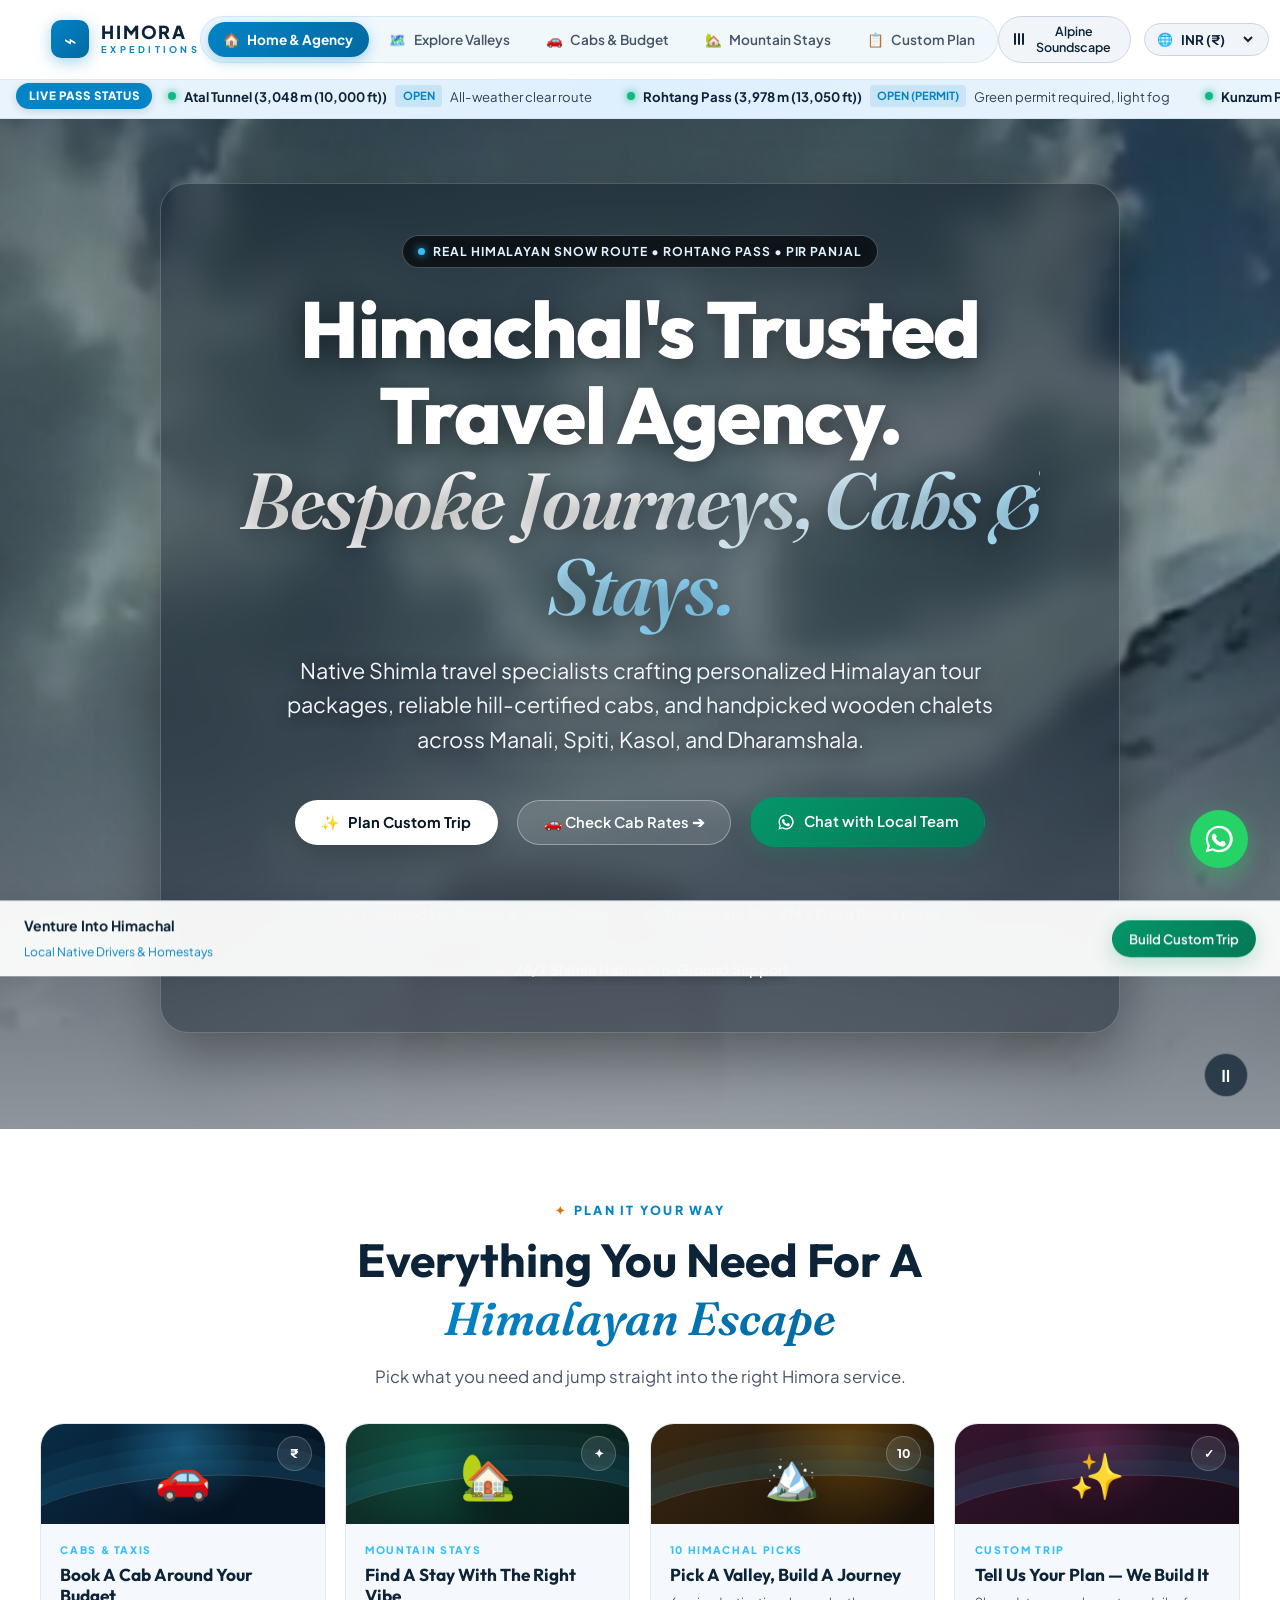
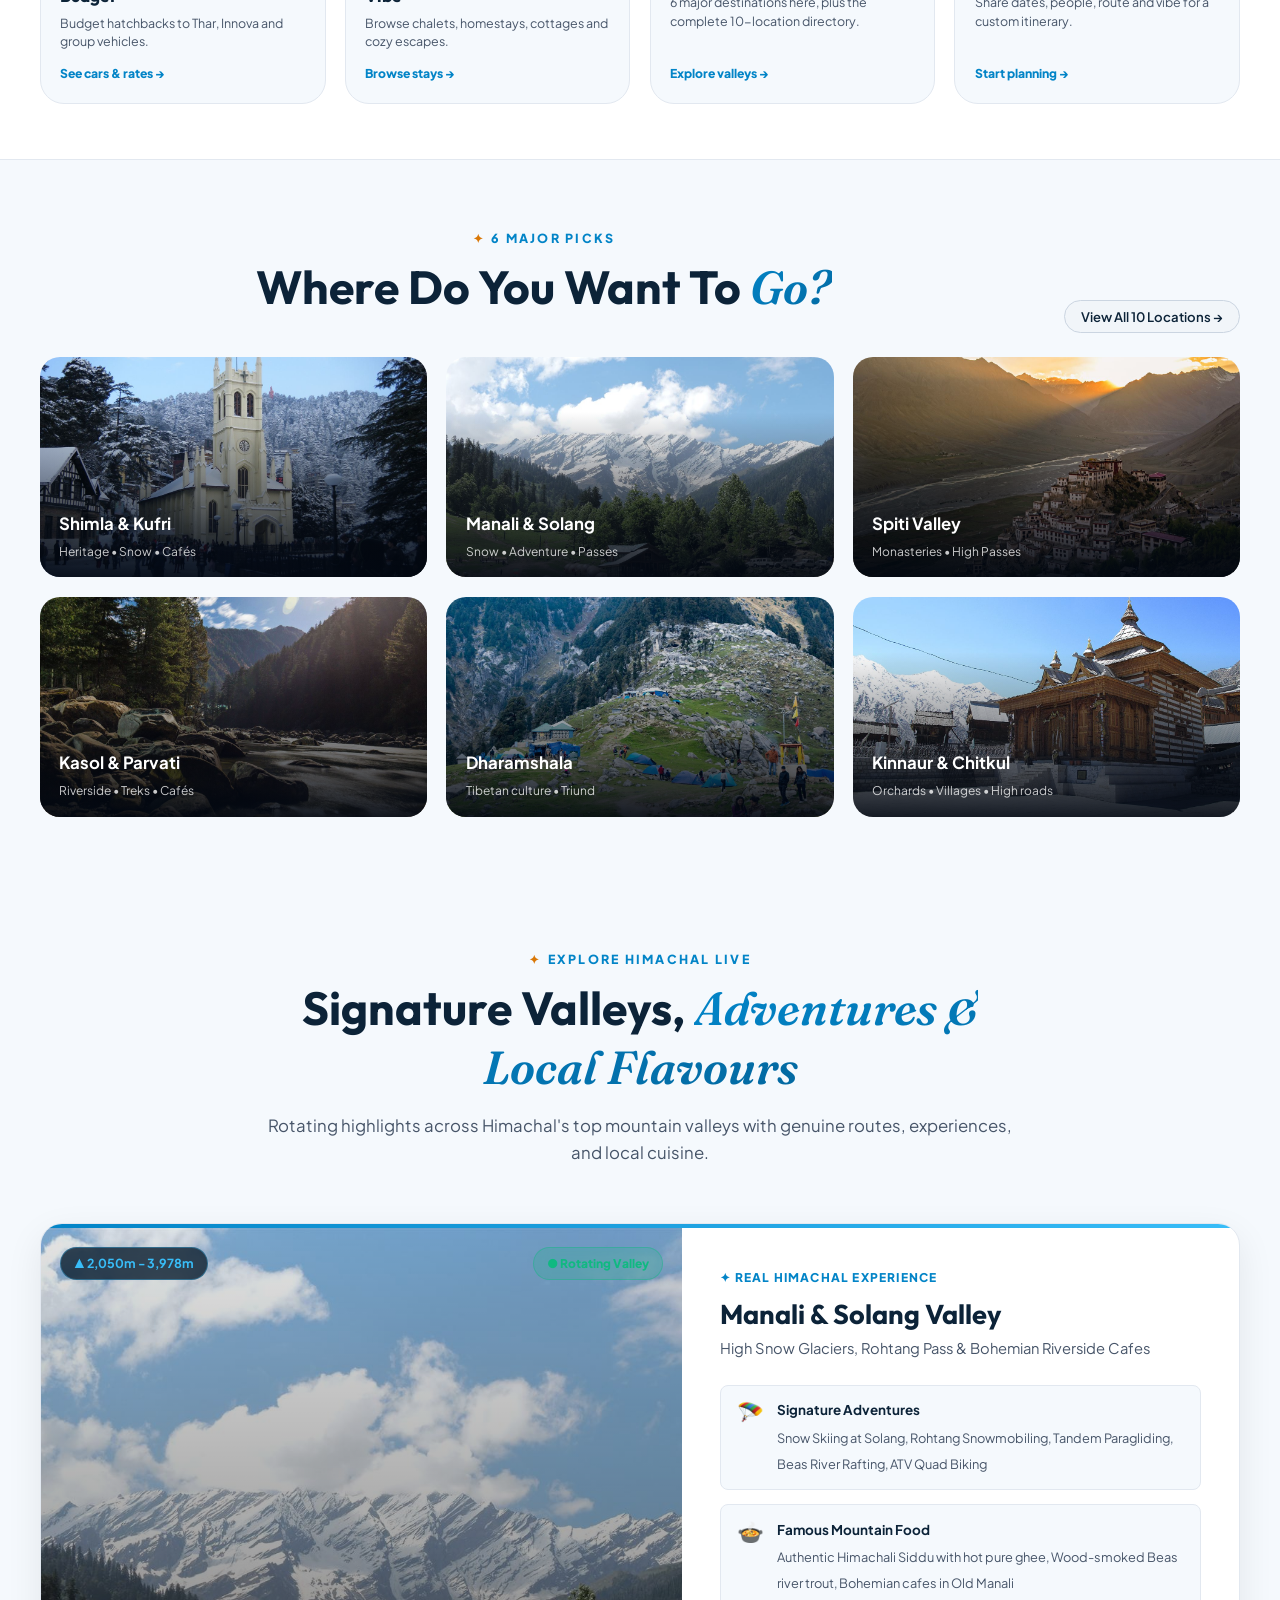
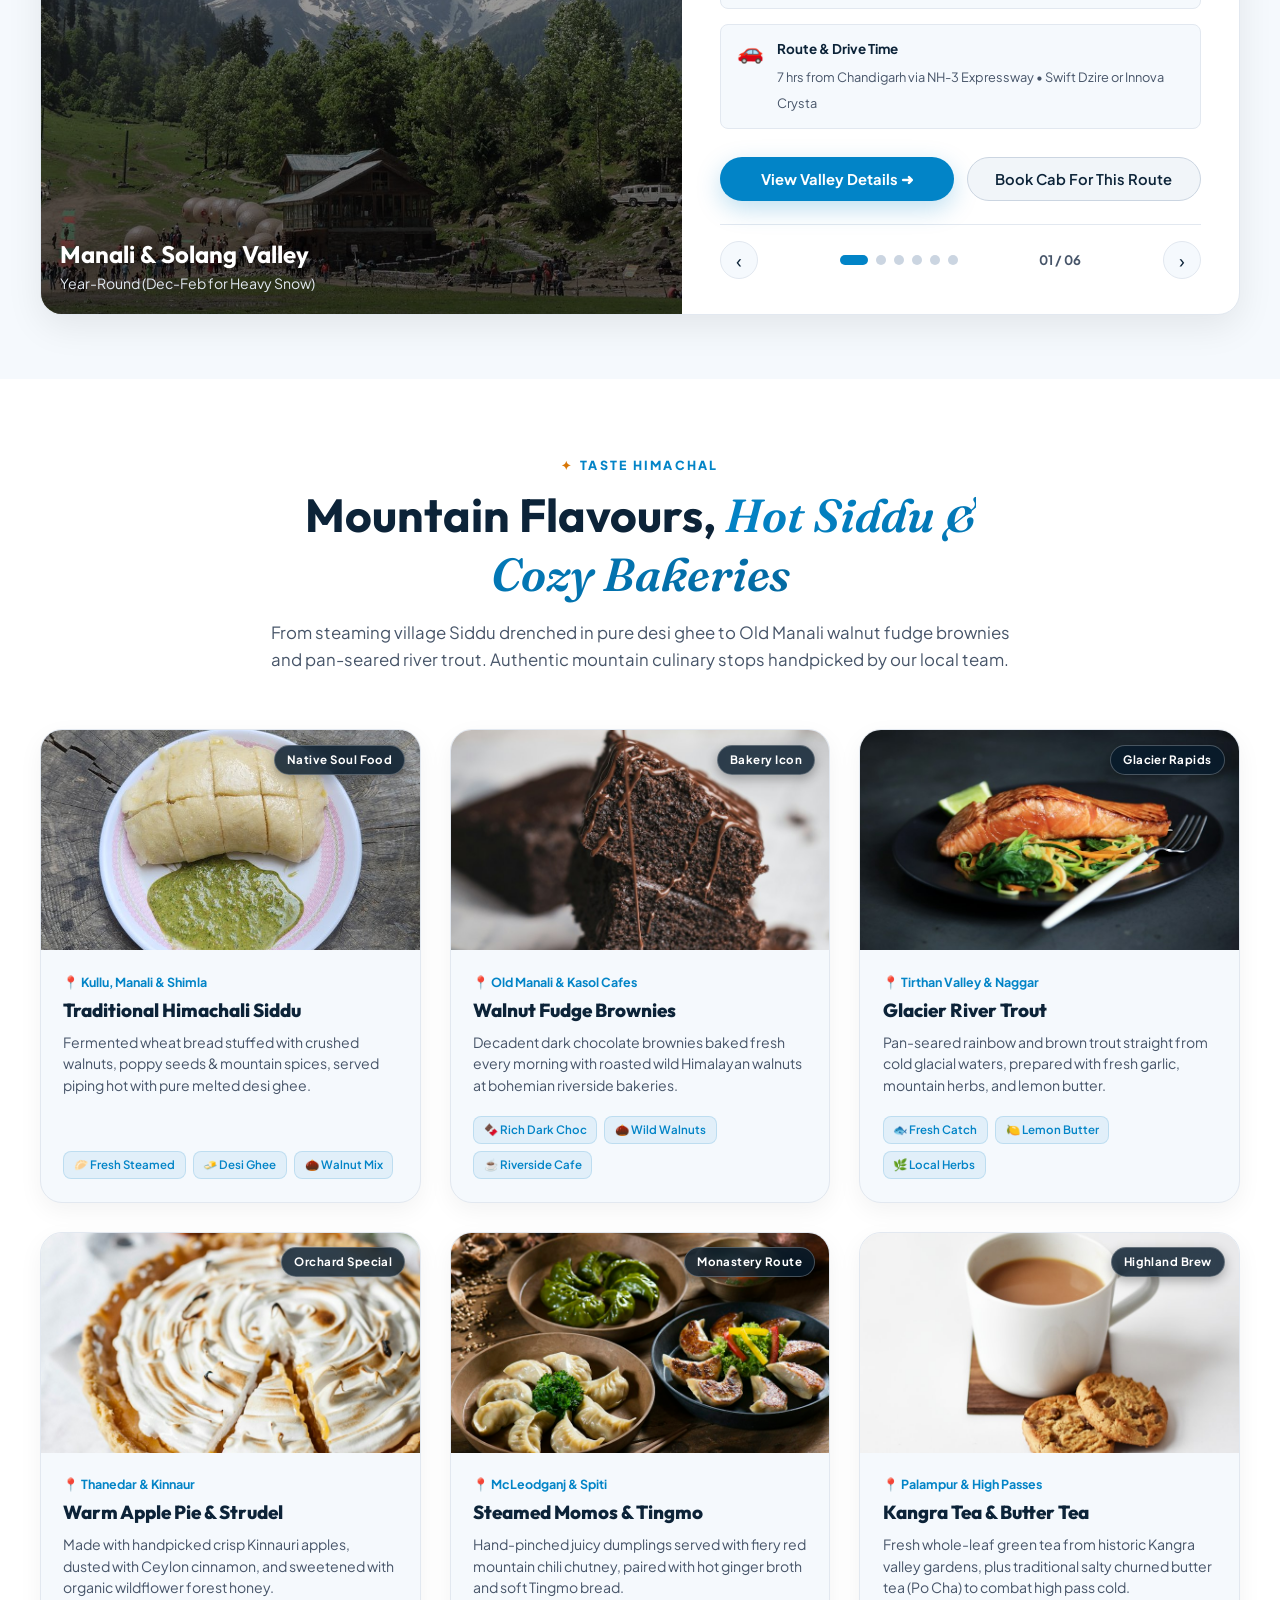
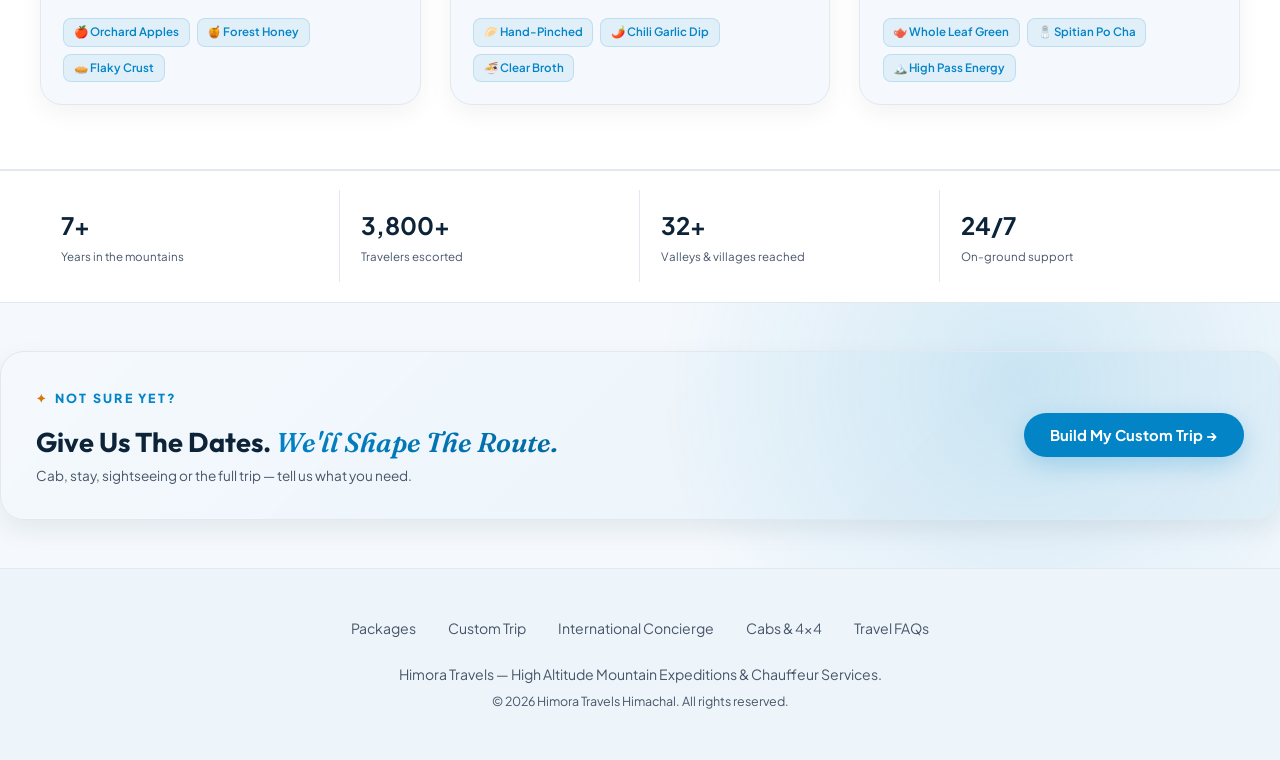
==== commit 9616cf3d: "Remove redundant tab bar, clarify hero video with frosted glass backdrop blur, add Siddu and brownie" ====
--- a/index.html
+++ b/index.html
@@ -42,11 +42,11 @@
     </a>
 
     <nav class="main-nav" aria-label="Main Navigation">
-      <a href="#" data-switch-tab="home">Home &amp; Agency</a>
-      <a href="#" data-switch-tab="explore">Explore Valleys</a>
-      <a href="#" data-switch-tab="cabs">Cabs &amp; Budget</a>
-      <a href="#" data-switch-tab="stays">Mountain Stays</a>
-      <a href="#" data-switch-tab="booking">Custom Plan</a>
+      <a href="#" data-switch-tab="home" class="nav-tab-link is-active"><span>🏠</span> Home &amp; Agency</a>
+      <a href="#" data-switch-tab="explore" class="nav-tab-link"><span>🗺️</span> Explore Valleys</a>
+      <a href="#" data-switch-tab="cabs" class="nav-tab-link"><span>🚗</span> Cabs &amp; Budget</a>
+      <a href="#" data-switch-tab="stays" class="nav-tab-link"><span>🏡</span> Mountain Stays</a>
+      <a href="#" data-switch-tab="booking" class="nav-tab-link"><span>📋</span> Custom Plan</a>
     </nav>
 
     <div class="header-right">
@@ -89,33 +89,6 @@
     </div>
   </div>
 
-  <!-- ===================================================================
-       2B. AGENCY APP TAB NAVIGATION BAR (CLEAN & NON-LENGTHY)
-       =================================================================== -->
-  <nav class="agency-tab-bar" id="agencyTabBar" aria-label="Agency Navigation Tabs">
-    <div class="container agency-tab-inner">
-      <button class="agency-tab-btn is-active" data-tab="tab-home" aria-selected="true">
-        <span class="tab-icon">🏠</span>
-        <span class="tab-text">Home &amp; Agency</span>
-      </button>
-      <button class="agency-tab-btn" data-tab="tab-explore" aria-selected="false">
-        <span class="tab-icon">🗺️</span>
-        <span class="tab-text">Explore Valleys</span>
-      </button>
-      <button class="agency-tab-btn" data-tab="tab-cabs" aria-selected="false">
-        <span class="tab-icon">🚗</span>
-        <span class="tab-text">Cabs &amp; Budget</span>
-      </button>
-      <button class="agency-tab-btn" data-tab="tab-stays" aria-selected="false">
-        <span class="tab-icon">🏡</span>
-        <span class="tab-text">Mountain Stays</span>
-      </button>
-      <button class="agency-tab-btn" data-tab="tab-booking" aria-selected="false">
-        <span class="tab-icon">📋</span>
-        <span class="tab-text">Custom Plan &amp; Book</span>
-      </button>
-    </div>
-  </nav>
 
   <main id="top">
 
@@ -265,6 +238,128 @@
 
                     <button class="showcase-nav-btn" id="showcaseNextBtn" aria-label="Next Location">›</button>
                   </div>
+                </div>
+              </div>
+            </div>
+          </div>
+        </div>
+      </section>
+      <!-- ===================================================================
+           NATIVE HIMALAYAN FLAVOURS, SIDDU & BAKERY SECRETS
+           =================================================================== -->
+      <section class="home-food-section" id="mountain-food">
+        <div class="container">
+          <div class="section-head compact-section-head">
+            <span class="section-tag">Taste Himachal</span>
+            <h2>Mountain Flavours, <strong>Hot Siddu &amp; Cozy Bakeries</strong></h2>
+            <p>From steaming village Siddu drenched in pure desi ghee to Old Manali walnut fudge brownies and pan-seared river trout. Authentic mountain culinary stops handpicked by our local team.</p>
+          </div>
+
+          <div class="home-food-grid">
+            <!-- 1. Siddu -->
+            <div class="home-food-card">
+              <div class="home-food-media">
+                <img src="images/food/siddu.jpg" alt="Himachali Siddu with Pure Ghee" loading="lazy">
+                <span class="food-badge">Native Soul Food</span>
+              </div>
+              <div class="home-food-body">
+                <span class="food-loc">📍 Kullu, Manali &amp; Shimla</span>
+                <h3>Traditional Himachali Siddu</h3>
+                <p>Fermented wheat bread stuffed with crushed walnuts, poppy seeds &amp; mountain spices, served piping hot with pure melted desi ghee.</p>
+                <div class="food-tag-row">
+                  <span>🥟 Fresh Steamed</span>
+                  <span>🧈 Desi Ghee</span>
+                  <span>🌰 Walnut Mix</span>
+                </div>
+              </div>
+            </div>
+
+            <!-- 2. Brownies -->
+            <div class="home-food-card">
+              <div class="home-food-media">
+                <img src="images/food/brownie.jpg" alt="Old Manali Walnut Fudge Brownies" loading="lazy">
+                <span class="food-badge">Bakery Icon</span>
+              </div>
+              <div class="home-food-body">
+                <span class="food-loc">📍 Old Manali &amp; Kasol Cafes</span>
+                <h3>Walnut Fudge Brownies</h3>
+                <p>Decadent dark chocolate brownies baked fresh every morning with roasted wild Himalayan walnuts at bohemian riverside bakeries.</p>
+                <div class="food-tag-row">
+                  <span>🍫 Rich Dark Choc</span>
+                  <span>🌰 Wild Walnuts</span>
+                  <span>☕ Riverside Cafe</span>
+                </div>
+              </div>
+            </div>
+
+            <!-- 3. River Trout -->
+            <div class="home-food-card">
+              <div class="home-food-media">
+                <img src="images/food/trout.jpg" alt="Fresh Himalayan River Trout" loading="lazy">
+                <span class="food-badge">Glacier Rapids</span>
+              </div>
+              <div class="home-food-body">
+                <span class="food-loc">📍 Tirthan Valley &amp; Naggar</span>
+                <h3>Glacier River Trout</h3>
+                <p>Pan-seared rainbow and brown trout straight from cold glacial waters, prepared with fresh garlic, mountain herbs, and lemon butter.</p>
+                <div class="food-tag-row">
+                  <span>🐟 Fresh Catch</span>
+                  <span>🍋 Lemon Butter</span>
+                  <span>🌿 Local Herbs</span>
+                </div>
+              </div>
+            </div>
+
+            <!-- 4. Apple Pie -->
+            <div class="home-food-card">
+              <div class="home-food-media">
+                <img src="images/food/apple_pie.jpg" alt="Himachali Apple Pie" loading="lazy">
+                <span class="food-badge">Orchard Special</span>
+              </div>
+              <div class="home-food-body">
+                <span class="food-loc">📍 Thanedar &amp; Kinnaur</span>
+                <h3>Warm Apple Pie &amp; Strudel</h3>
+                <p>Made with handpicked crisp Kinnauri apples, dusted with Ceylon cinnamon, and sweetened with organic wildflower forest honey.</p>
+                <div class="food-tag-row">
+                  <span>🍎 Orchard Apples</span>
+                  <span>🍯 Forest Honey</span>
+                  <span>🥧 Flaky Crust</span>
+                </div>
+              </div>
+            </div>
+
+            <!-- 5. Tibetan Momos -->
+            <div class="home-food-card">
+              <div class="home-food-media">
+                <img src="images/food/momos.jpg" alt="Tibetan Steamed Momos & Tingmo" loading="lazy">
+                <span class="food-badge">Monastery Route</span>
+              </div>
+              <div class="home-food-body">
+                <span class="food-loc">📍 McLeodganj &amp; Spiti</span>
+                <h3>Steamed Momos &amp; Tingmo</h3>
+                <p>Hand-pinched juicy dumplings served with fiery red mountain chili chutney, paired with hot ginger broth and soft Tingmo bread.</p>
+                <div class="food-tag-row">
+                  <span>🥟 Hand-Pinched</span>
+                  <span>🌶️ Chili Garlic Dip</span>
+                  <span>🍜 Clear Broth</span>
+                </div>
+              </div>
+            </div>
+
+            <!-- 6. Mountain Brew -->
+            <div class="home-food-card">
+              <div class="home-food-media">
+                <img src="images/food/mountain_tea.jpg" alt="Kangra Orthodox Tea & Spiti Butter Tea" loading="lazy">
+                <span class="food-badge">Highland Brew</span>
+              </div>
+              <div class="home-food-body">
+                <span class="food-loc">📍 Palampur &amp; High Passes</span>
+                <h3>Kangra Tea &amp; Butter Tea</h3>
+                <p>Fresh whole-leaf green tea from historic Kangra valley gardens, plus traditional salty churned butter tea (Po Cha) to combat high pass cold.</p>
+                <div class="food-tag-row">
+                  <span>🫖 Whole Leaf Green</span>
+                  <span>🧂 Spitian Po Cha</span>
+                  <span>🏔️ High Pass Energy</span>
                 </div>
               </div>
             </div>
@@ -775,7 +870,7 @@
                 </label>
                 <label class="addon-checkbox">
                   <input type="checkbox" class="planner-addon-check" value="siddu-tasting">
-                  <span>Authentic Himachali Food Trail</span>
+                  <span>🍲 Food Trail: Hot Siddu with Ghee, Cafe Brownies &amp; River Trout</span>
                 </label>
               </div>
             </div>
--- a/css/main.css
+++ b/css/main.css
@@ -363,34 +363,43 @@
 .main-nav {
   display: flex;
   align-items: center;
-  gap: 1.6rem;
+  gap: 0.35rem;
+  background: rgba(2, 132, 199, 0.06);
+  padding: 0.3rem 0.45rem;
+  border-radius: var(--radius-full);
+  border: 1px solid rgba(2, 132, 199, 0.12);
+}
+
+body.theme-dark .main-nav {
+  background: rgba(255, 255, 255, 0.05);
+  border-color: rgba(255, 255, 255, 0.1);
 }
 
 .main-nav a {
-  font-size: 0.88rem;
+  display: inline-flex;
+  align-items: center;
+  gap: 0.45rem;
+  padding: 0.42rem 0.95rem;
+  border-radius: var(--radius-full);
+  font-size: 0.85rem;
   font-weight: 600;
   color: var(--text-muted);
-  transition: color var(--transition-fast);
+  text-decoration: none;
+  transition: all var(--transition-fast);
+  white-space: nowrap;
   position: relative;
 }
 
 .main-nav a:hover {
   color: var(--accent-sky);
-}
-
-.main-nav a::after {
-  content: '';
-  position: absolute;
-  bottom: -4px;
-  left: 0;
-  width: 0%;
-  height: 2px;
-  background: var(--accent-sky);
-  transition: width var(--transition-fast);
-}
-
-.main-nav a:hover::after {
-  width: 100%;
+  background: rgba(2, 132, 199, 0.08);
+}
+
+.main-nav a.is-active {
+  background: linear-gradient(135deg, #0284c7 0%, #0369a1 100%);
+  color: #ffffff !important;
+  box-shadow: 0 4px 14px rgba(2, 132, 199, 0.32);
+  font-weight: 700;
 }
 
 .header-right {
@@ -629,7 +638,7 @@
   width: 100%;
   height: 100%;
   object-fit: cover;
-  filter: brightness(0.52) saturate(1.15);
+  filter: brightness(0.88) contrast(1.05) saturate(1.15);
   transform: scale(1.04);
   animation: heroCinematicDrift 28s ease-in-out infinite alternate;
   transform-origin: center center;
@@ -645,19 +654,29 @@
 .hero-gradient-overlay {
   position: absolute;
   inset: 0;
-  z-index: -1;
-  background: radial-gradient(circle at 50% 30%, rgba(7, 26, 43, 0.25) 0%, rgba(245, 249, 253, 0.75) 85%),
-              linear-gradient(180deg, rgba(7, 26, 43, 0.45) 0%, transparent 45%, var(--bg-deep) 100%);
+  z-index: 2;
+  background: radial-gradient(circle at 50% 30%, rgba(7, 26, 43, 0.12) 0%, rgba(4, 12, 23, 0.42) 85%),
+              linear-gradient(180deg, rgba(7, 26, 43, 0.28) 0%, transparent 45%, var(--bg-deep) 100%);
+  pointer-events: none;
 }
 
 body.theme-dark .hero-gradient-overlay {
-  background: radial-gradient(circle at 50% 30%, rgba(5, 24, 46, 0.3) 0%, var(--bg-deep) 90%),
-              linear-gradient(180deg, rgba(4, 12, 23, 0.5) 0%, transparent 40%, var(--bg-deep) 100%);
+  background: radial-gradient(circle at 50% 30%, rgba(5, 24, 46, 0.18) 0%, var(--bg-deep) 90%),
+              linear-gradient(180deg, rgba(4, 12, 23, 0.35) 0%, transparent 40%, var(--bg-deep) 100%);
 }
 
 .hero-content {
+  position: relative;
+  z-index: 3;
   max-width: 960px;
   margin: 0 auto;
+  padding: clamp(2rem, 5vw, 3.2rem) clamp(1.4rem, 4vw, 2.8rem);
+  border-radius: 28px;
+  background: rgba(5, 18, 32, 0.42);
+  backdrop-filter: blur(14px);
+  -webkit-backdrop-filter: blur(14px);
+  border: 1px solid rgba(255, 255, 255, 0.2);
+  box-shadow: 0 24px 60px rgba(0, 0, 0, 0.38);
 }
 
 .hero-eyebrow {
@@ -3033,10 +3052,31 @@
   }
 }
 
-@media (max-width: 768px) {
+@media (max-width: 880px) {
+  .site-header {
+    flex-wrap: wrap;
+    padding: 0.6rem 1rem;
+    gap: 0.5rem;
+  }
   .main-nav {
+    order: 3;
+    width: 100%;
+    overflow-x: auto;
+    -webkit-overflow-scrolling: touch;
+    scrollbar-width: none;
+    padding: 0.3rem;
+  }
+  .main-nav::-webkit-scrollbar {
     display: none;
   }
+  .main-nav a {
+    padding: 0.38rem 0.8rem;
+    font-size: 0.8rem;
+    flex-shrink: 0;
+  }
+}
+
+@media (max-width: 768px) {
   .packages-grid {
     grid-template-columns: 1fr;
   }
@@ -3179,7 +3219,7 @@
   width: 100%;
   height: 100%;
   object-fit: cover;
-  filter: brightness(0.48) saturate(1.18);
+  filter: brightness(0.88) contrast(1.05) saturate(1.15);
   transform: scale(1.02);
   z-index: 1;
   pointer-events: none;
@@ -4068,3 +4108,145 @@
   .pin-kasol { left: 52%; }
 }
 
+/* ==========================================================================
+   AUTHENTIC HIMACHAL CUISINE & BAKERIES (SIDDU, BROWNIES, RIVER TROUT)
+   ========================================================================== */
+.home-food-section {
+  padding: 4.5rem 0 4rem;
+  background: var(--bg-surface);
+  border-bottom: 1px solid var(--border-glass);
+}
+
+.home-food-grid {
+  display: grid;
+  grid-template-columns: repeat(3, 1fr);
+  gap: 1.8rem;
+  margin-top: 2.2rem;
+}
+
+.home-food-card {
+  background: var(--bg-deep);
+  border: 1px solid var(--border-glass);
+  border-radius: var(--radius-lg);
+  overflow: hidden;
+  display: flex;
+  flex-direction: column;
+  box-shadow: 0 8px 24px rgba(0, 0, 0, 0.05);
+  transition: transform var(--transition-smooth), box-shadow var(--transition-smooth), border-color var(--transition-smooth);
+}
+
+.home-food-card:hover {
+  transform: translateY(-6px);
+  box-shadow: 0 16px 36px rgba(2, 132, 199, 0.14);
+  border-color: rgba(2, 132, 199, 0.35);
+}
+
+body.theme-dark .home-food-card:hover {
+  box-shadow: 0 16px 36px rgba(0, 0, 0, 0.45);
+  border-color: rgba(56, 189, 248, 0.4);
+}
+
+.home-food-media {
+  position: relative;
+  width: 100%;
+  height: 220px;
+  overflow: hidden;
+  background: #0b192c;
+}
+
+.home-food-media img {
+  width: 100%;
+  height: 100%;
+  object-fit: cover;
+  transition: transform 0.5s ease;
+  display: block;
+}
+
+.home-food-card:hover .home-food-media img {
+  transform: scale(1.06);
+}
+
+.food-badge {
+  position: absolute;
+  top: 0.9rem;
+  right: 0.9rem;
+  background: rgba(7, 26, 43, 0.82);
+  backdrop-filter: blur(8px);
+  -webkit-backdrop-filter: blur(8px);
+  border: 1px solid rgba(255, 255, 255, 0.25);
+  color: #ffffff;
+  font-size: 0.72rem;
+  font-weight: 700;
+  letter-spacing: 0.04em;
+  padding: 0.3rem 0.75rem;
+  border-radius: var(--radius-full);
+  box-shadow: 0 4px 12px rgba(0, 0, 0, 0.3);
+}
+
+.home-food-body {
+  padding: 1.4rem;
+  display: flex;
+  flex-direction: column;
+  flex-grow: 1;
+}
+
+.food-loc {
+  font-size: 0.78rem;
+  font-weight: 700;
+  color: var(--accent-sky);
+  margin-bottom: 0.4rem;
+}
+
+.home-food-body h3 {
+  font-size: 1.18rem;
+  font-weight: 800;
+  margin-bottom: 0.55rem;
+  color: var(--text-main);
+}
+
+.home-food-body p {
+  font-size: 0.88rem;
+  line-height: 1.55;
+  color: var(--text-muted);
+  margin-bottom: 1.2rem;
+  flex-grow: 1;
+}
+
+.food-tag-row {
+  display: flex;
+  flex-wrap: wrap;
+  gap: 0.45rem;
+}
+
+.food-tag-row span {
+  font-size: 0.72rem;
+  font-weight: 600;
+  padding: 0.24rem 0.6rem;
+  border-radius: var(--radius-sm);
+  background: rgba(2, 132, 199, 0.08);
+  color: var(--accent-sky);
+  border: 1px solid rgba(2, 132, 199, 0.16);
+}
+
+body.theme-dark .food-tag-row span {
+  background: rgba(255, 255, 255, 0.06);
+  color: #7dd3fc;
+  border-color: rgba(255, 255, 255, 0.12);
+}
+
+@media (max-width: 992px) {
+  .home-food-grid {
+    grid-template-columns: repeat(2, 1fr);
+  }
+}
+
+@media (max-width: 620px) {
+  .home-food-grid {
+    grid-template-columns: 1fr;
+  }
+  .home-food-media {
+    height: 200px;
+  }
+}
+
+
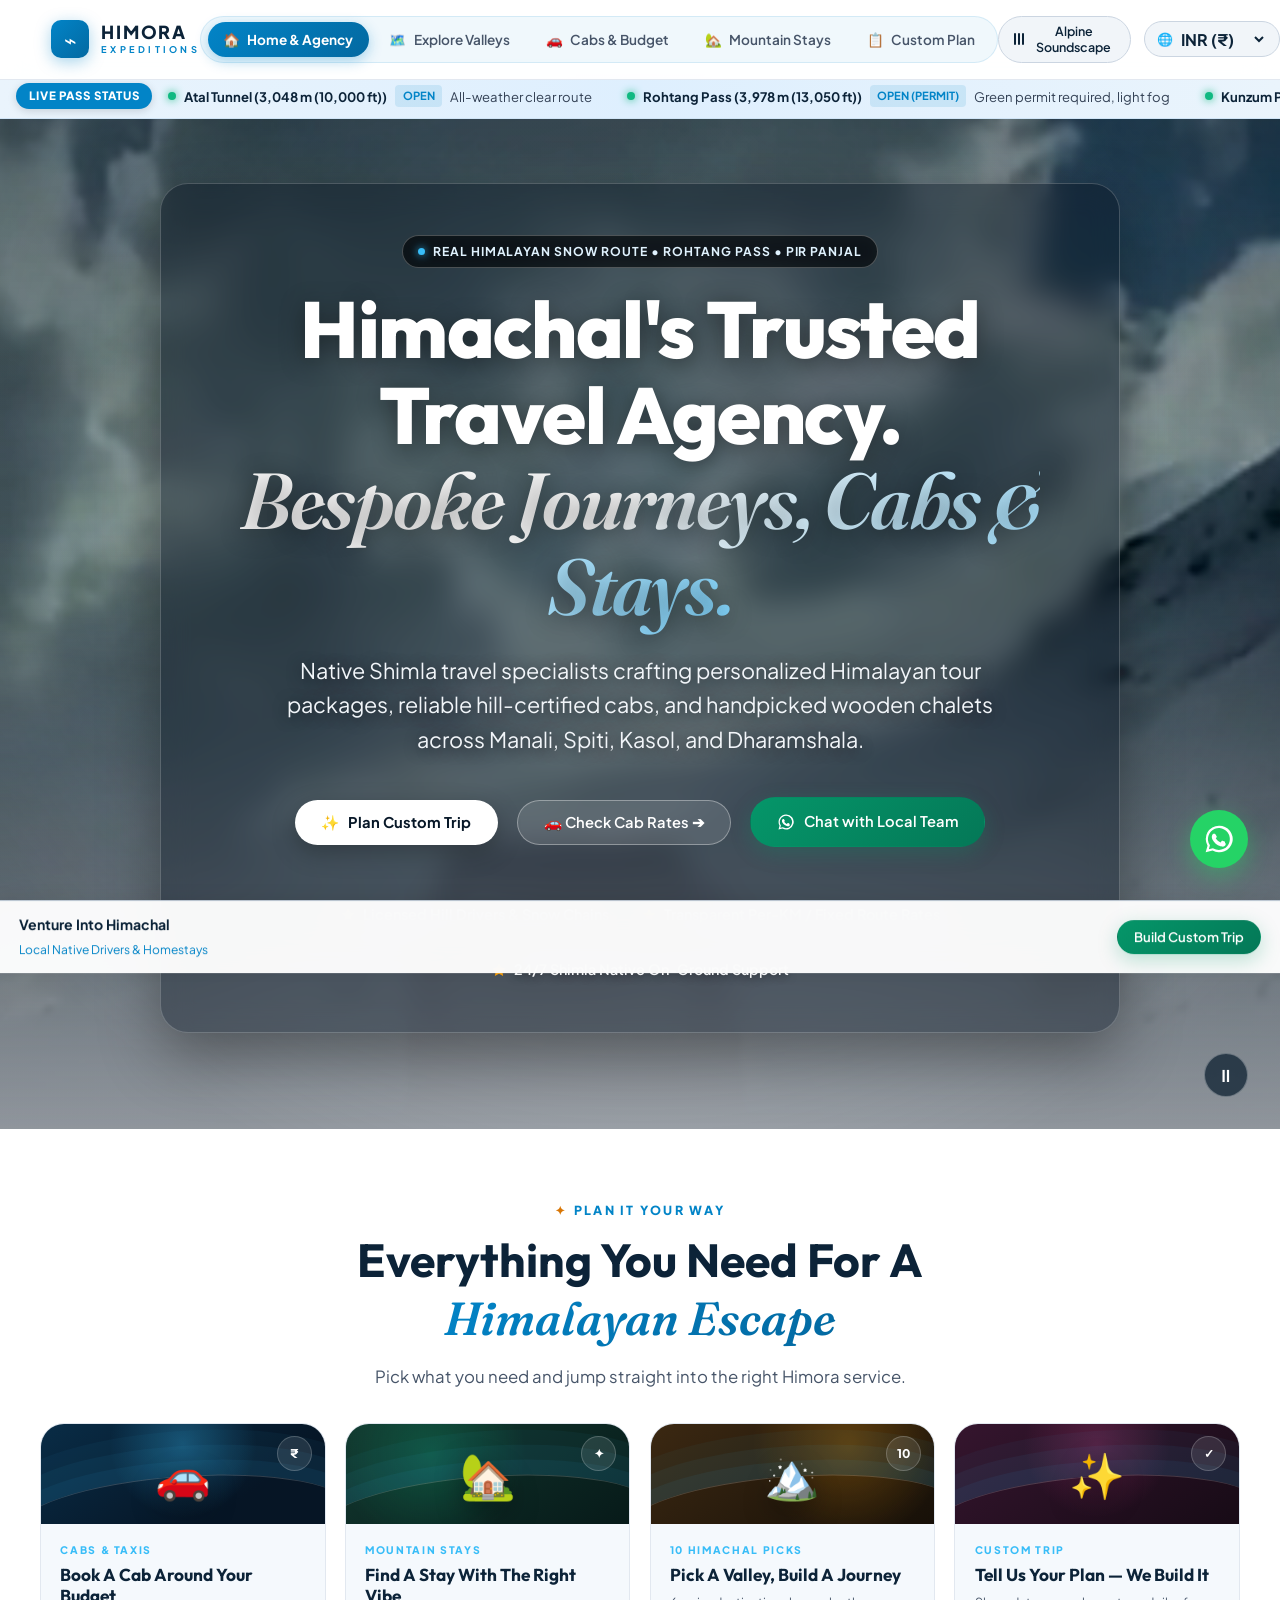
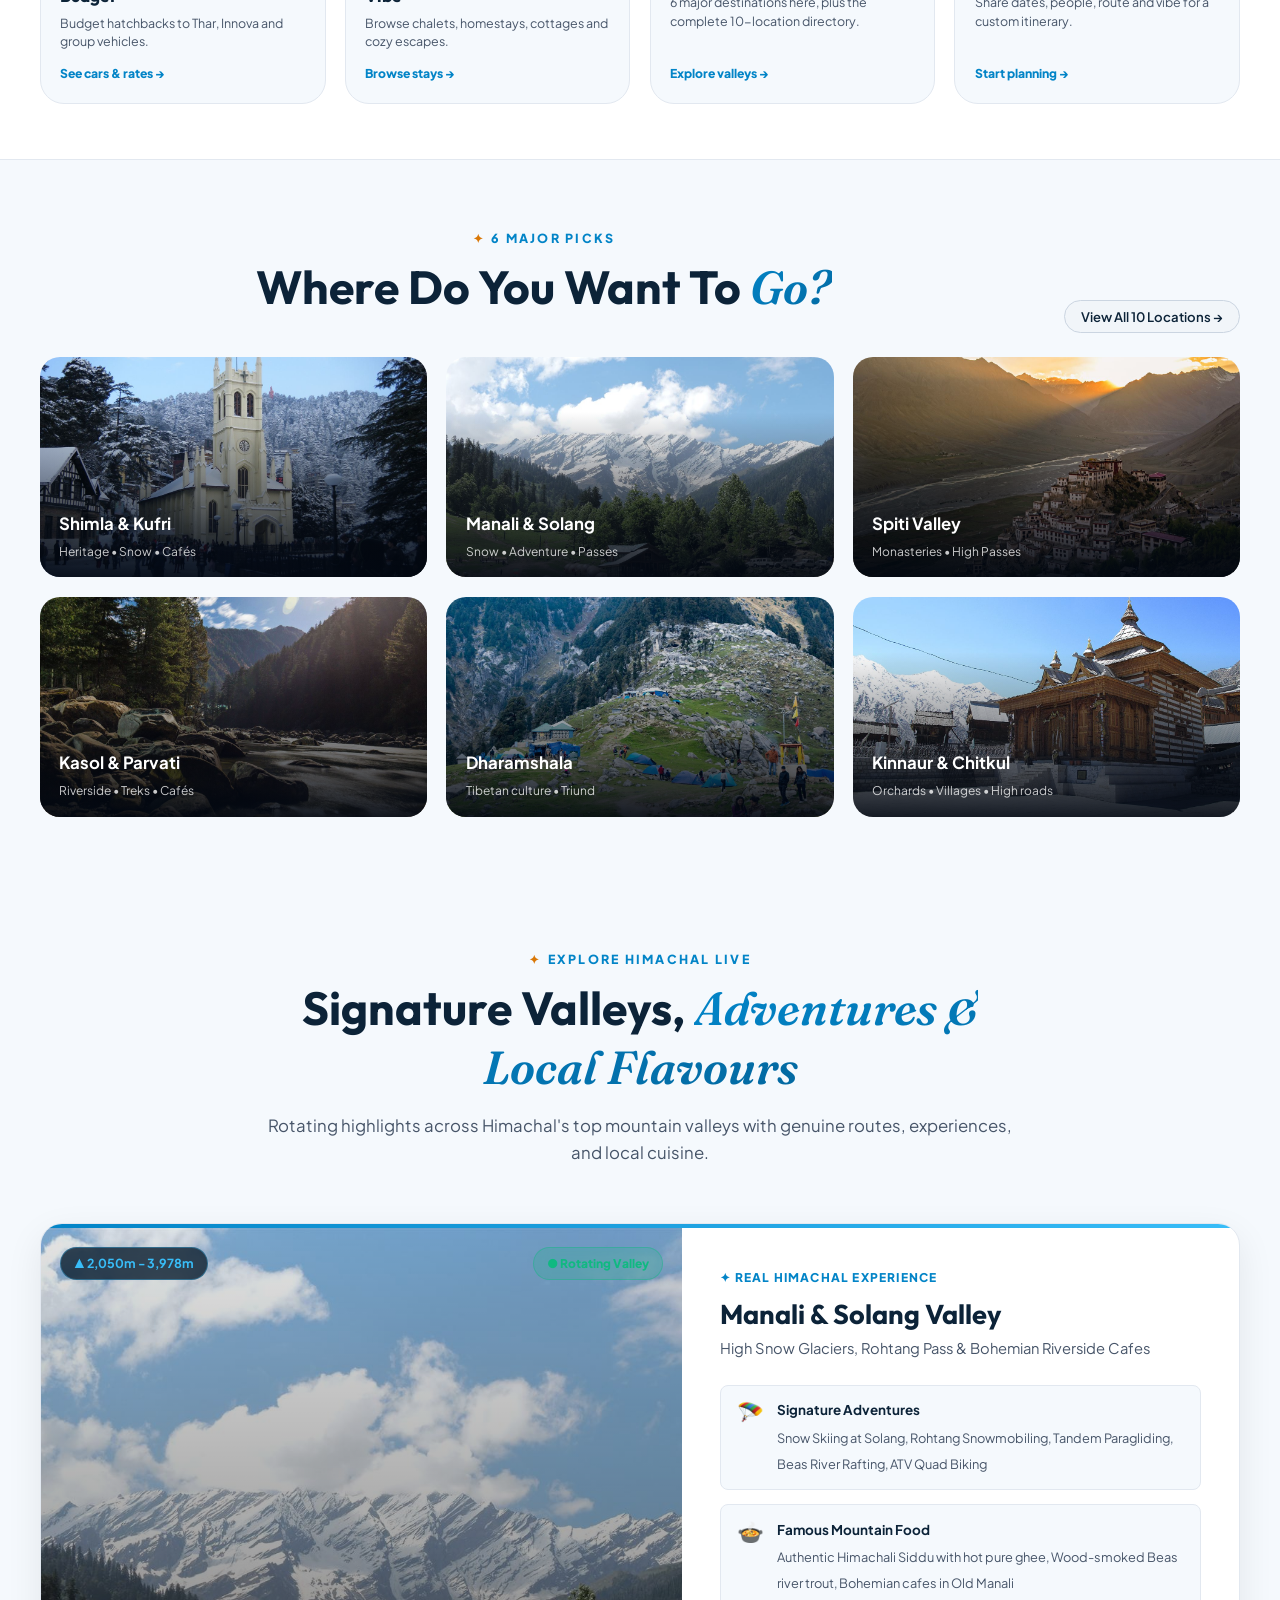
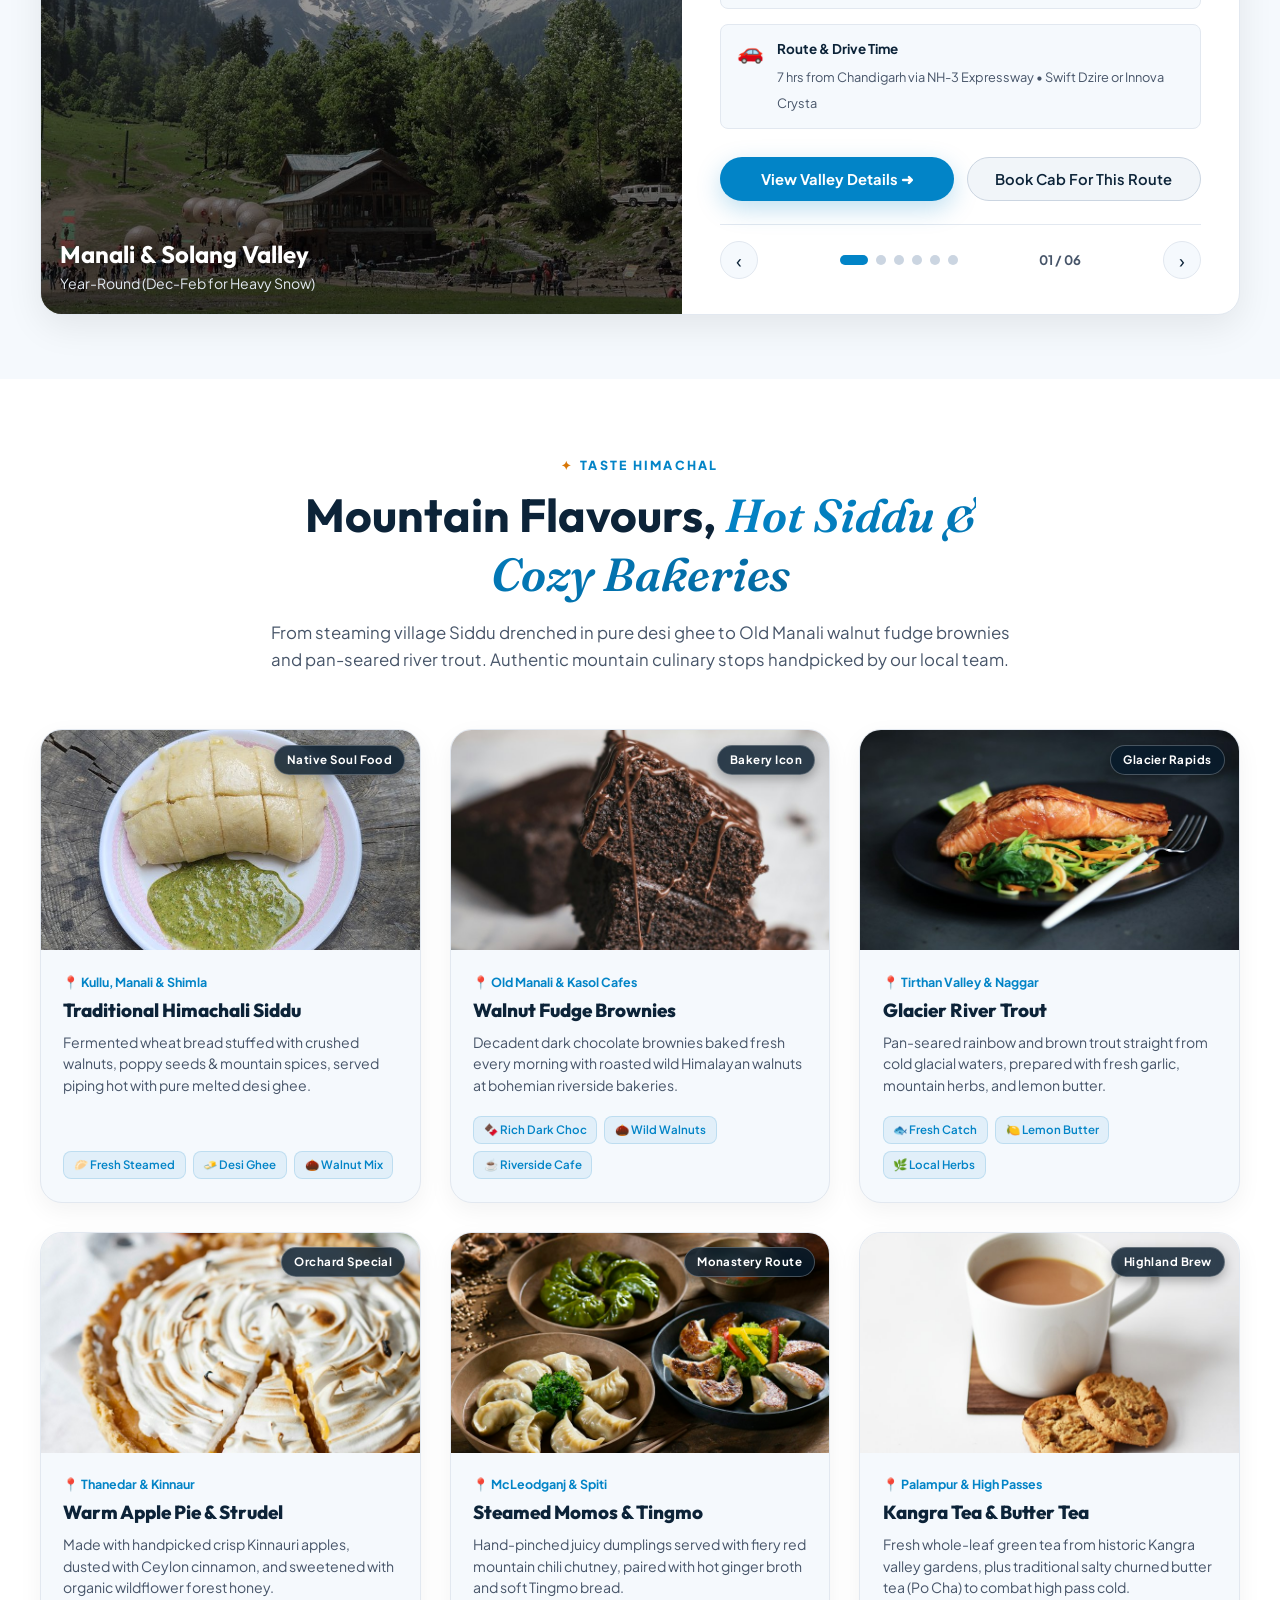
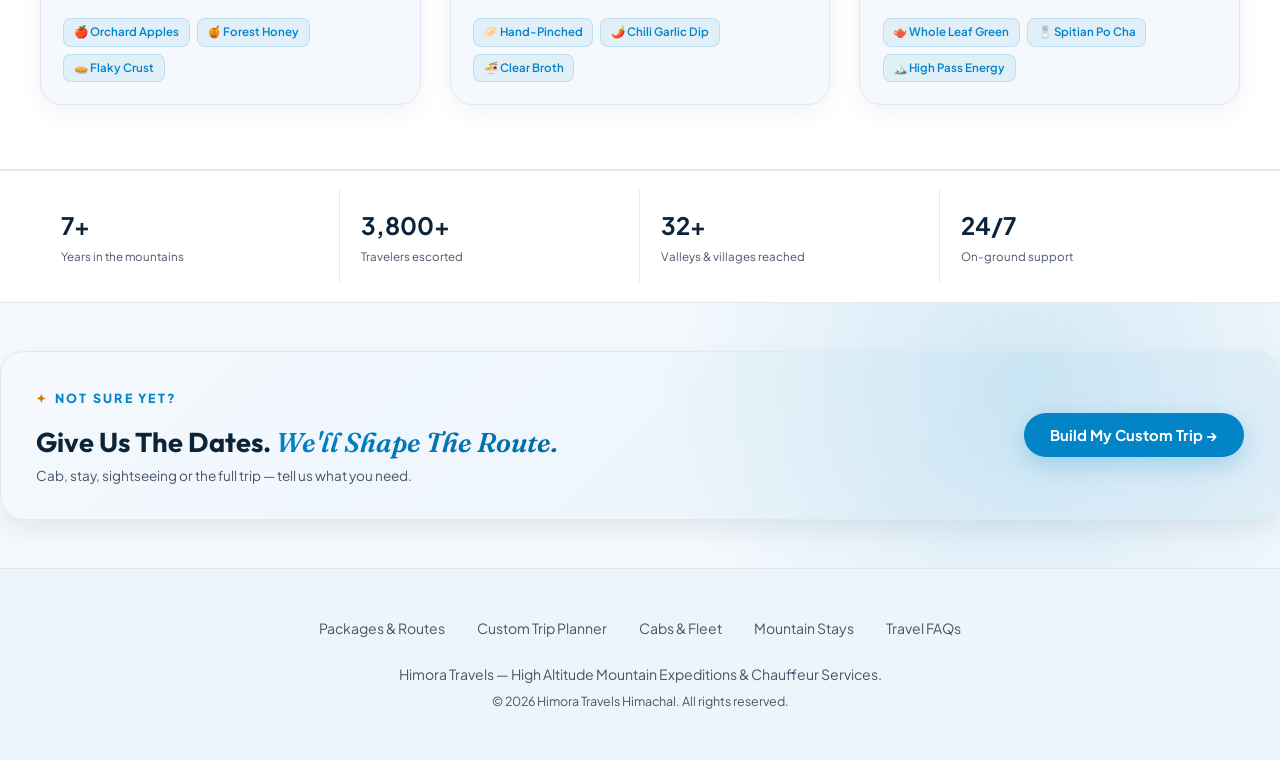
==== commit 01182769: "Comprehensive mobile phone optimization: swipeable nav, sticky booking bar, touch targets, iOS Safar" ====
--- a/index.html
+++ b/index.html
@@ -876,7 +876,7 @@
             </div>
 
             <!-- Pickup Location & Month -->
-            <div style="display:grid; grid-template-columns:1fr 1fr; gap:1rem; margin-top:1.5rem;">
+            <div class="planner-hub-grid">
               <div>
                 <label style="display:block; font-size:0.8rem; font-weight:700; margin-bottom:0.4rem;">Pickup Hub</label>
                 <select id="plannerPickup" style="width:100%; background:rgba(255,255,255,0.06); border:1px solid var(--border-glass-light); padding:0.6rem 0.8rem; border-radius:var(--radius-sm); color:#fff;">
@@ -1030,13 +1030,13 @@
   <footer class="site-footer">
     <div class="container">
       <div class="footer-links">
-        <a href="#packages">Packages</a>
-        <a href="#planner">Custom Trip</a>
-        <a href="#international">International Concierge</a>
-        <a href="#fleet">Cabs & 4x4</a>
-        <a href="#faqs">Travel FAQs</a>
-      </div>
-      <p>Himora Travels — High Altitude Mountain Expeditions & Chauffeur Services.</p>
+        <a href="#" data-switch-tab="explore">Packages &amp; Routes</a>
+        <a href="#" data-switch-tab="booking">Custom Trip Planner</a>
+        <a href="#" data-switch-tab="cabs">Cabs &amp; Fleet</a>
+        <a href="#" data-switch-tab="stays">Mountain Stays</a>
+        <a href="#" data-switch-tab="explore">Travel FAQs</a>
+      </div>
+      <p>Himora Travels — High Altitude Mountain Expeditions &amp; Chauffeur Services.</p>
       <p style="margin-top:0.4rem; font-size:0.78rem;">&copy; <span id="currentYear"></span> Himora Travels Himachal. All rights reserved.</p>
     </div>
   </footer>
@@ -1139,9 +1139,9 @@
   <div class="mobile-sticky-bar" id="mobileStickyBar">
     <div class="bar-text">
       <strong>Venture Into Himachal</strong>
-      <small>Local Native Drivers & Homestays</small>
+      <small>Local Native Drivers &amp; Homestays</small>
     </div>
-    <a href="#planner" class="btn btn-emerald btn-sm">Build Custom Trip</a>
+    <button class="btn btn-emerald btn-sm" data-switch-tab="booking">Build Custom Trip</button>
   </div>
 
   <a href="https://wa.me/919816012345" target="_blank" rel="noopener" class="fab-whatsapp" aria-label="Quick WhatsApp Consultation">
--- a/css/main.css
+++ b/css/main.css
@@ -140,6 +140,8 @@
 button, input, select, textarea {
   font-family: inherit;
   color: inherit;
+  font-size: 16px;
+  -webkit-tap-highlight-color: transparent;
 }
 
 .container {
@@ -2591,16 +2593,21 @@
   left: 0;
   right: 0;
   z-index: 90;
-  background: rgba(255, 255, 255, 0.94);
+  background: rgba(255, 255, 255, 0.96);
   backdrop-filter: blur(16px);
+  -webkit-backdrop-filter: blur(16px);
   border-top: 1px solid var(--border-glass-light);
-  padding: 0.85rem 1.5rem;
+  padding: 0.75rem 1.2rem calc(0.75rem + env(safe-area-inset-bottom, 0px));
   display: flex;
   align-items: center;
   justify-content: space-between;
   transform: translateY(100%);
   transition: transform var(--transition-smooth);
   box-shadow: 0 -4px 15px rgba(0, 0, 0, 0.08);
+}
+
+.mobile-sticky-bar.is-visible {
+  transform: translateY(0);
 }
 
 body.theme-dark .mobile-sticky-bar {
@@ -3055,8 +3062,46 @@
 @media (max-width: 880px) {
   .site-header {
     flex-wrap: wrap;
-    padding: 0.6rem 1rem;
-    gap: 0.5rem;
+    padding: 0.55rem 0.85rem;
+    gap: 0.45rem;
+  }
+  .wordmark-symbol {
+    width: 34px;
+    height: 34px;
+    font-size: 1.15rem;
+  }
+  .wordmark-main {
+    font-size: 0.98rem;
+  }
+  .wordmark-sub {
+    font-size: 0.52rem;
+  }
+  .header-right {
+    gap: 0.45rem;
+  }
+  .header-right .btn-solid {
+    display: none;
+  }
+  .soundscape-pill {
+    padding: 0.4rem 0.55rem;
+    min-width: 36px;
+    height: 36px;
+    justify-content: center;
+  }
+  .soundscape-label-text {
+    display: none;
+  }
+  .currency-select-wrap {
+    padding: 0.28rem 0.5rem;
+    font-size: 0.76rem;
+  }
+  .currency-select-wrap select {
+    font-size: 0.76rem;
+  }
+  .theme-toggle-btn {
+    width: 36px;
+    height: 36px;
+    font-size: 0.95rem;
   }
   .main-nav {
     order: 3;
@@ -3064,34 +3109,151 @@
     overflow-x: auto;
     -webkit-overflow-scrolling: touch;
     scrollbar-width: none;
-    padding: 0.3rem;
+    padding: 0.25rem 0.15rem;
+    gap: 0.35rem;
+    border: none;
+    background: transparent;
   }
   .main-nav::-webkit-scrollbar {
     display: none;
   }
   .main-nav a {
-    padding: 0.38rem 0.8rem;
-    font-size: 0.8rem;
+    padding: 0.38rem 0.75rem;
+    font-size: 0.78rem;
     flex-shrink: 0;
+    border-radius: var(--radius-full);
+    background: rgba(2, 132, 199, 0.08);
+  }
+  body.theme-dark .main-nav a {
+    background: rgba(255, 255, 255, 0.06);
+  }
+  .main-nav a.is-active {
+    background: linear-gradient(135deg, #0284c7 0%, #0369a1 100%);
+    color: #fff !important;
+  }
+  .telemetry-ticker-bar {
+    margin-top: 92px;
+  }
+  .fleet-budget-banner {
+    grid-template-columns: 1fr;
+    padding: 1.8rem 1.2rem;
+    gap: 1.5rem;
+  }
+  .vibes-compact-banner {
+    flex-direction: column;
+    align-items: flex-start;
+    padding: 1.8rem 1.2rem;
+    gap: 1.4rem;
   }
 }
 
 @media (max-width: 768px) {
-  .packages-grid {
-    grid-template-columns: 1fr;
-  }
-  .planner-addons-grid {
-    grid-template-columns: 1fr;
+  body {
+    padding-bottom: calc(4.8rem + env(safe-area-inset-bottom, 0px));
+  }
+  .fab-whatsapp {
+    bottom: calc(5rem + env(safe-area-inset-bottom, 0px));
+    right: 1.1rem;
+    width: 50px;
+    height: 50px;
+  }
+  .hero {
+    min-height: auto;
+    padding: 2.2rem 0.85rem 3.5rem;
+  }
+  .hero-content {
+    padding: 1.5rem 1rem;
+    border-radius: 20px;
+    margin: 0 auto;
+    width: 100%;
+  }
+  .hero-video-badge {
+    font-size: 0.68rem;
+    padding: 0.3rem 0.65rem;
+    line-height: 1.35;
+    margin-bottom: 0.9rem;
+    white-space: normal;
+    text-align: center;
+  }
+  .hero h1 {
+    font-size: clamp(1.75rem, 6.8vw, 2.35rem);
+    line-height: 1.15;
+    margin-bottom: 0.85rem;
+  }
+  .hero-subtitle {
+    font-size: 0.88rem;
+    line-height: 1.5;
+    margin-bottom: 1.4rem;
   }
   .hero-cta-group {
     flex-direction: column;
     width: 100%;
+    gap: 0.75rem;
   }
   .hero-cta-group .btn {
     width: 100%;
-  }
-  .soundscape-label-text {
+    min-height: 48px;
+    font-size: 0.95rem;
+    justify-content: center;
+  }
+  .hero-video-toggle {
+    bottom: 0.8rem;
+    right: 0.8rem;
+    width: 36px;
+    height: 36px;
+    font-size: 0.9rem;
+  }
+  .section-head {
+    margin-bottom: 1.8rem;
+  }
+  .section-head h2 {
+    font-size: clamp(1.5rem, 5.5vw, 1.95rem);
+    margin-bottom: 0.6rem;
+  }
+  .section-head p {
+    font-size: 0.88rem;
+    line-height: 1.5;
+  }
+  .packages-grid,
+  .fleet-grid,
+  .mountain-vibes-grid,
+  .sites-grid {
+    grid-template-columns: 1fr;
+    gap: 1.3rem;
+  }
+  .filter-tabs {
+    display: flex;
+    gap: 0.5rem;
+    overflow-x: auto;
+    white-space: nowrap;
+    -webkit-overflow-scrolling: touch;
+    scrollbar-width: none;
+    padding-bottom: 0.4rem;
+    margin-bottom: 1.6rem;
+  }
+  .filter-tabs::-webkit-scrollbar {
     display: none;
+  }
+  .filter-tab-btn {
+    flex-shrink: 0;
+  }
+  .planner-addons-grid {
+    grid-template-columns: 1fr;
+    gap: 0.7rem;
+  }
+  .modal-dialog {
+    width: 95%;
+    max-height: 92vh;
+    margin: 1rem auto;
+    border-radius: var(--radius-lg);
+  }
+  .modal-body-wrapper {
+    grid-template-columns: 1fr;
+    padding: 1.2rem 1rem;
+    gap: 1.5rem;
+  }
+  .modal-header {
+    padding: 1.2rem 1rem;
   }
   .mobile-sticky-bar {
     display: flex;
@@ -4090,13 +4252,31 @@
 }
 
 @media (max-width: 620px) {
-  .home-command-grid, .home-destination-grid { grid-template-columns: 1fr; }
-  .home-destination-card { height: 190px; }
-  .home-destinations-top { align-items: flex-start; flex-direction: column; }
+  .home-command-section { padding: 2.8rem 0 2rem; }
+  .home-command-grid { grid-template-columns: 1fr; gap: 0.85rem; }
+  .home-command-card { min-height: auto; border-radius: 18px; }
+  .home-command-art { height: 75px; }
+  .home-command-copy { padding: 1.1rem 1rem; }
+  
+  .home-destinations-section { padding: 2.8rem 0 2rem; }
+  .home-destinations-top { align-items: flex-start; flex-direction: column; gap: 0.75rem; }
+  .home-destination-grid { grid-template-columns: 1fr 1fr; gap: 0.65rem; }
+  .home-destination-card { height: 155px; border-radius: 14px; }
+  .home-destination-card span { left: 0.75rem; right: 0.75rem; bottom: 0.65rem; }
+  .home-destination-card b { font-size: 0.88rem; line-height: 1.2; }
+  .home-destination-card small { font-size: 0.68rem; white-space: nowrap; overflow: hidden; text-overflow: ellipsis; }
+  
   .home-proof-grid { grid-template-columns: 1fr 1fr; }
   .home-proof-grid > div { padding: 0.8rem; }
-  .map-viewport { min-height: 520px; padding: 0.7rem; }
-  .map-pins-layer { height: 395px; }
+  .home-proof-grid strong { font-size: 1.3rem; }
+  .home-proof-grid span { font-size: 0.75rem; }
+  
+  .map-viewport { min-height: 440px; padding: 0.6rem; }
+  .map-pins-layer { height: 340px; }
+  .map-top-bar { flex-direction: column; align-items: flex-start; gap: 0.5rem; }
+  .map-filter-pills { width: 100%; overflow-x: auto; white-space: nowrap; -webkit-overflow-scrolling: touch; scrollbar-width: none; }
+  .map-filter-btn { padding: 0.35rem 0.65rem; font-size: 0.72rem; flex-shrink: 0; }
+  .map-coords-tag { display: none; }
   .map-valley-pin { padding: 0.32rem 0.5rem; gap: 0.3rem; font-size: 0.67rem; }
   .map-valley-pin .pin-alt { display: none; }
   .pin-dalhousie { left: 3%; }
@@ -4106,6 +4286,13 @@
   .pin-kullu { left: 29%; }
   .pin-tirthan { left: 44%; }
   .pin-kasol { left: 52%; }
+
+  .planner-hub-grid { grid-template-columns: 1fr; gap: 0.8rem; }
+  .planner-radio-cards { grid-template-columns: 1fr 1fr; gap: 0.5rem; }
+  .radio-card { padding: 0.75rem 0.65rem; }
+  .radio-card strong { font-size: 0.82rem; }
+  .radio-card small { font-size: 0.68rem; }
+  .cost-amount { font-size: 2rem; }
 }
 
 /* ==========================================================================
@@ -4241,12 +4428,23 @@
 }
 
 @media (max-width: 620px) {
+  .home-food-section {
+    padding: 2.8rem 0 2rem;
+  }
   .home-food-grid {
     grid-template-columns: 1fr;
+    gap: 1.2rem;
+    margin-top: 1.4rem;
   }
   .home-food-media {
-    height: 200px;
-  }
-}
-
-
+    height: 190px;
+  }
+  .home-food-body {
+    padding: 1.15rem 1rem;
+  }
+  .home-food-body h3 {
+    font-size: 1.12rem;
+  }
+}
+
+
